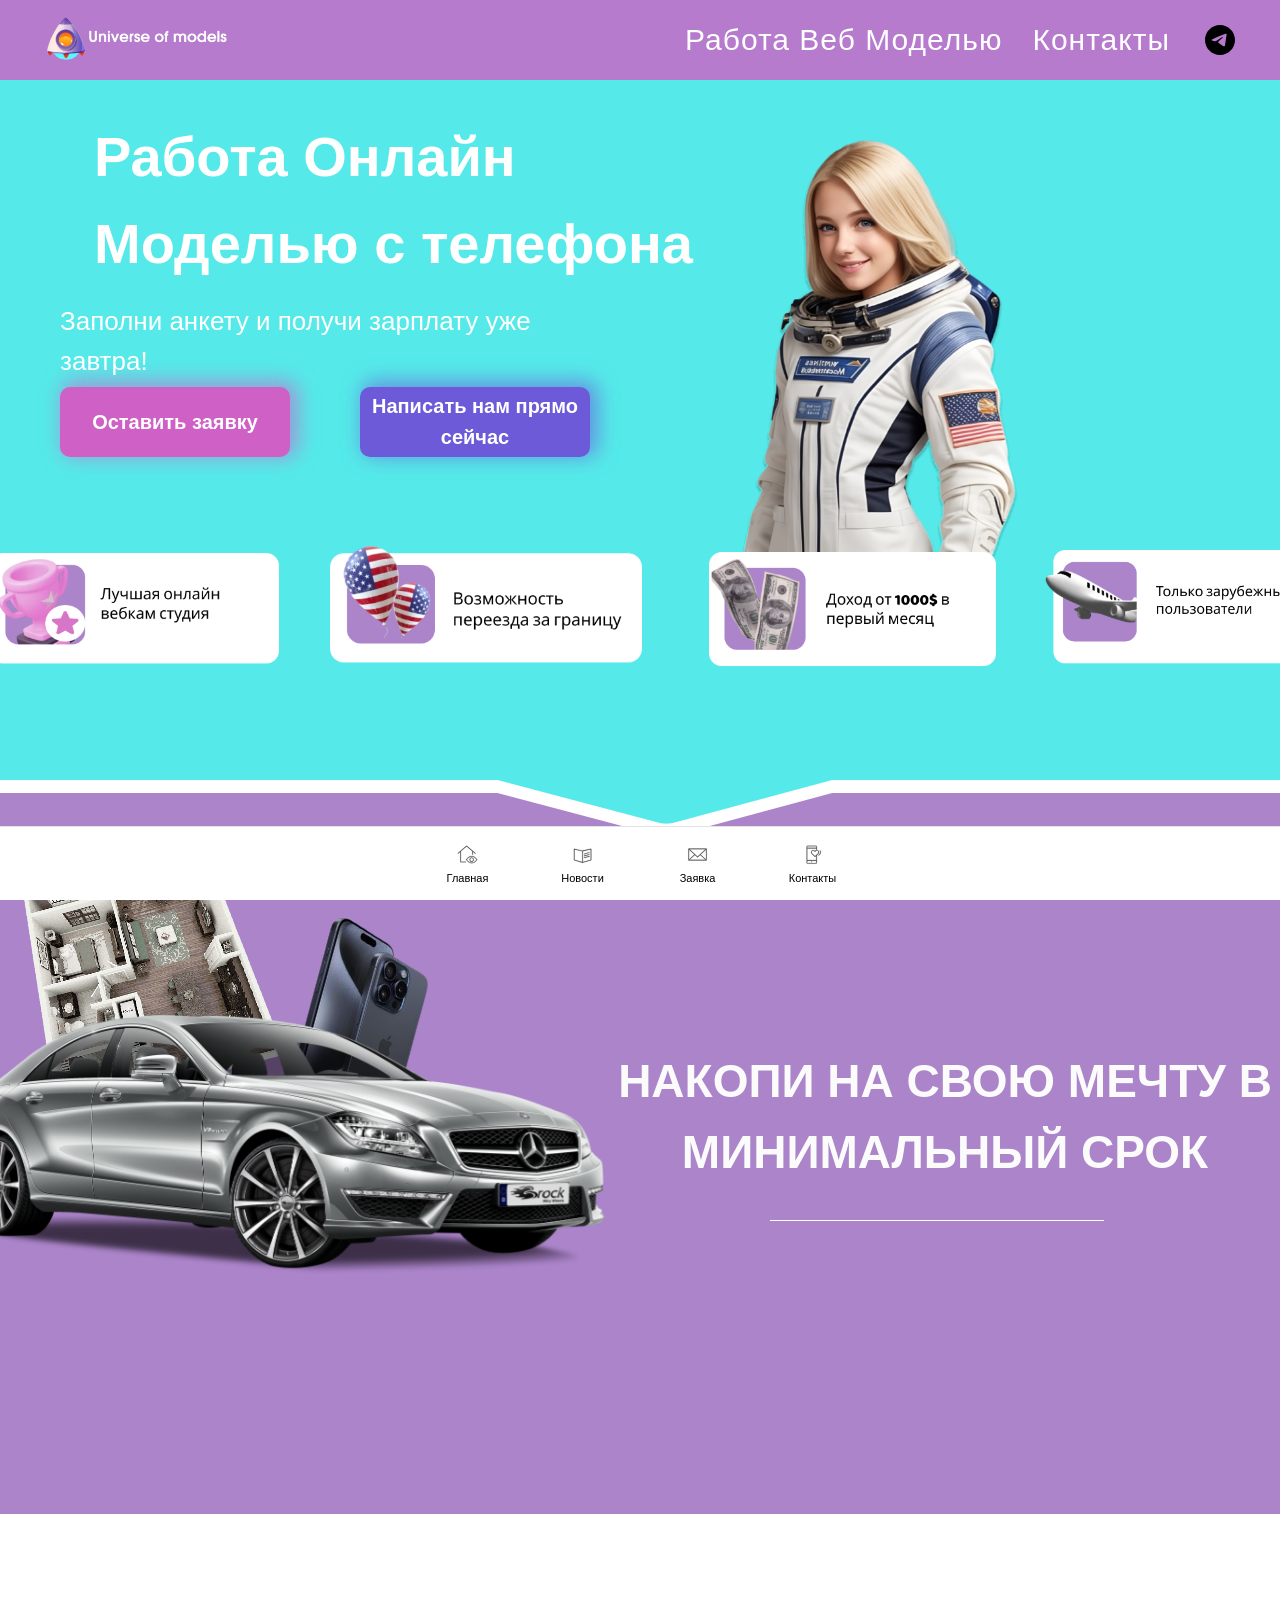
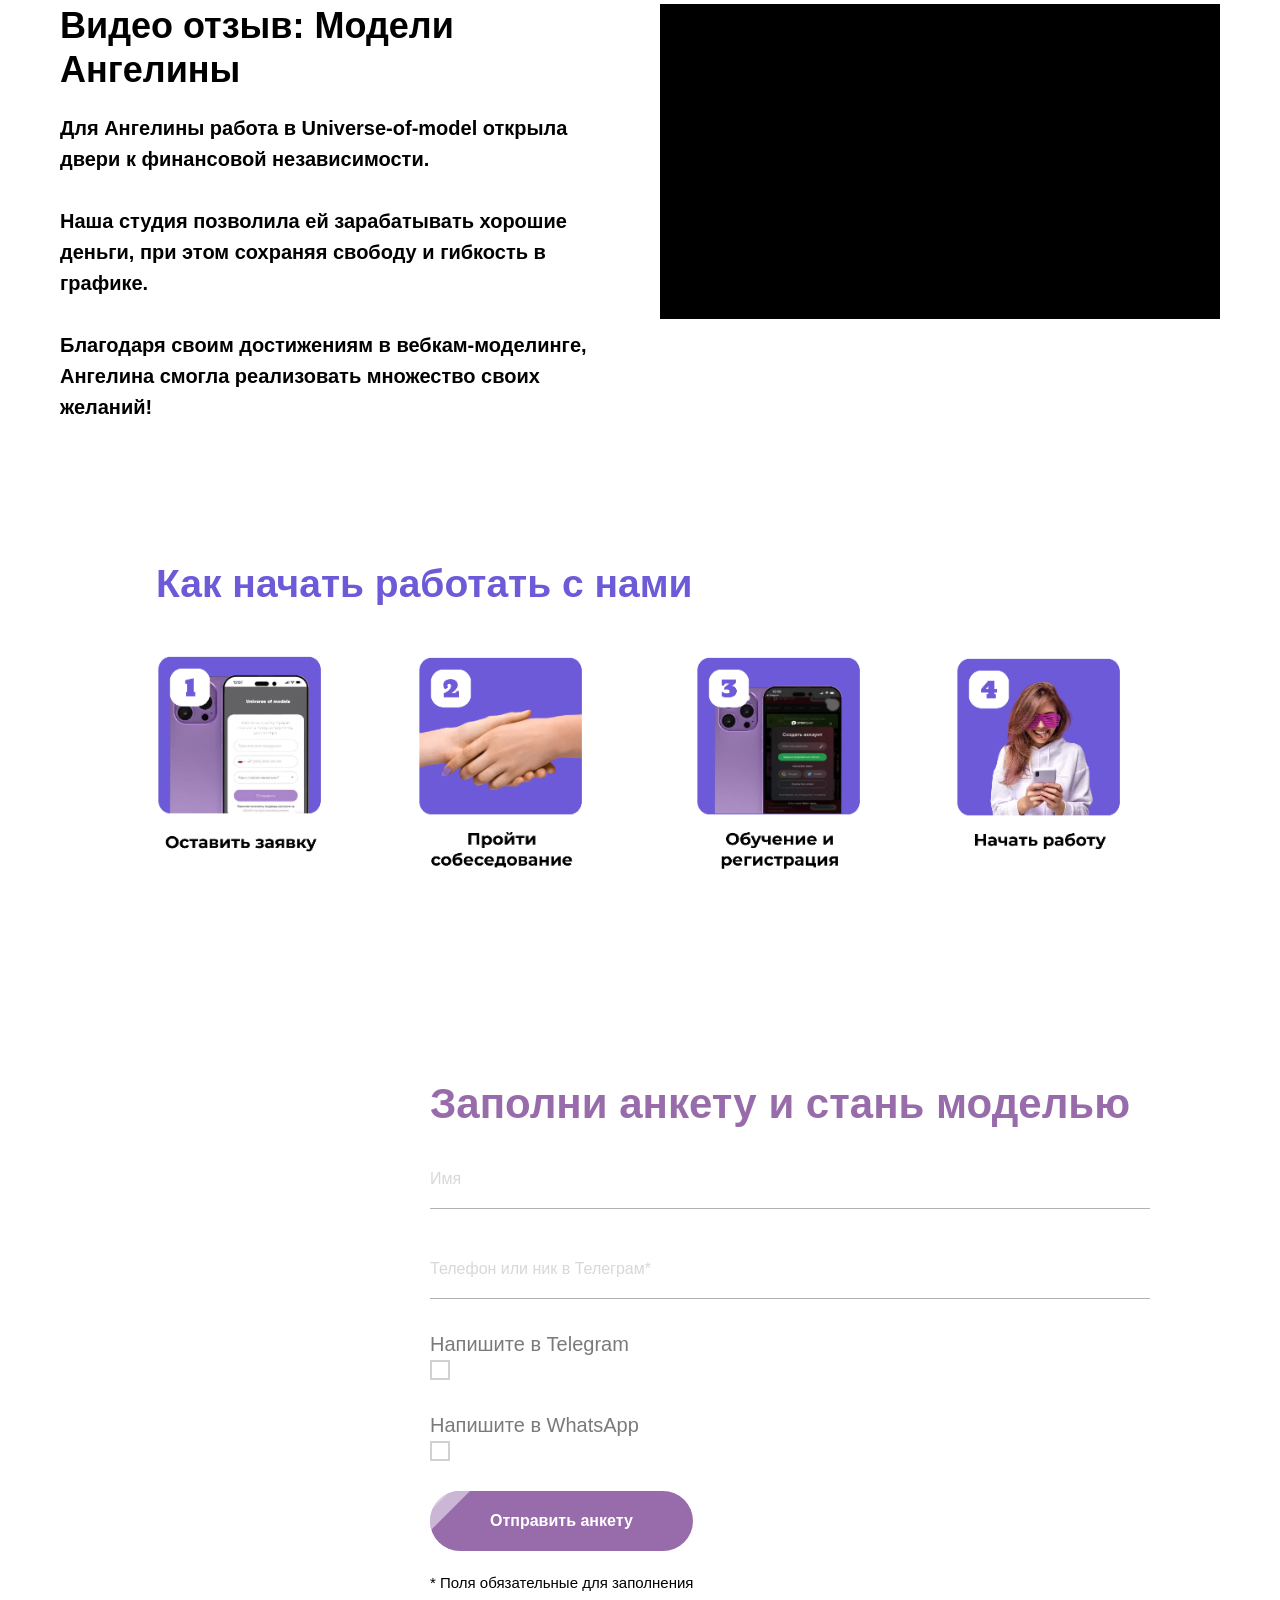
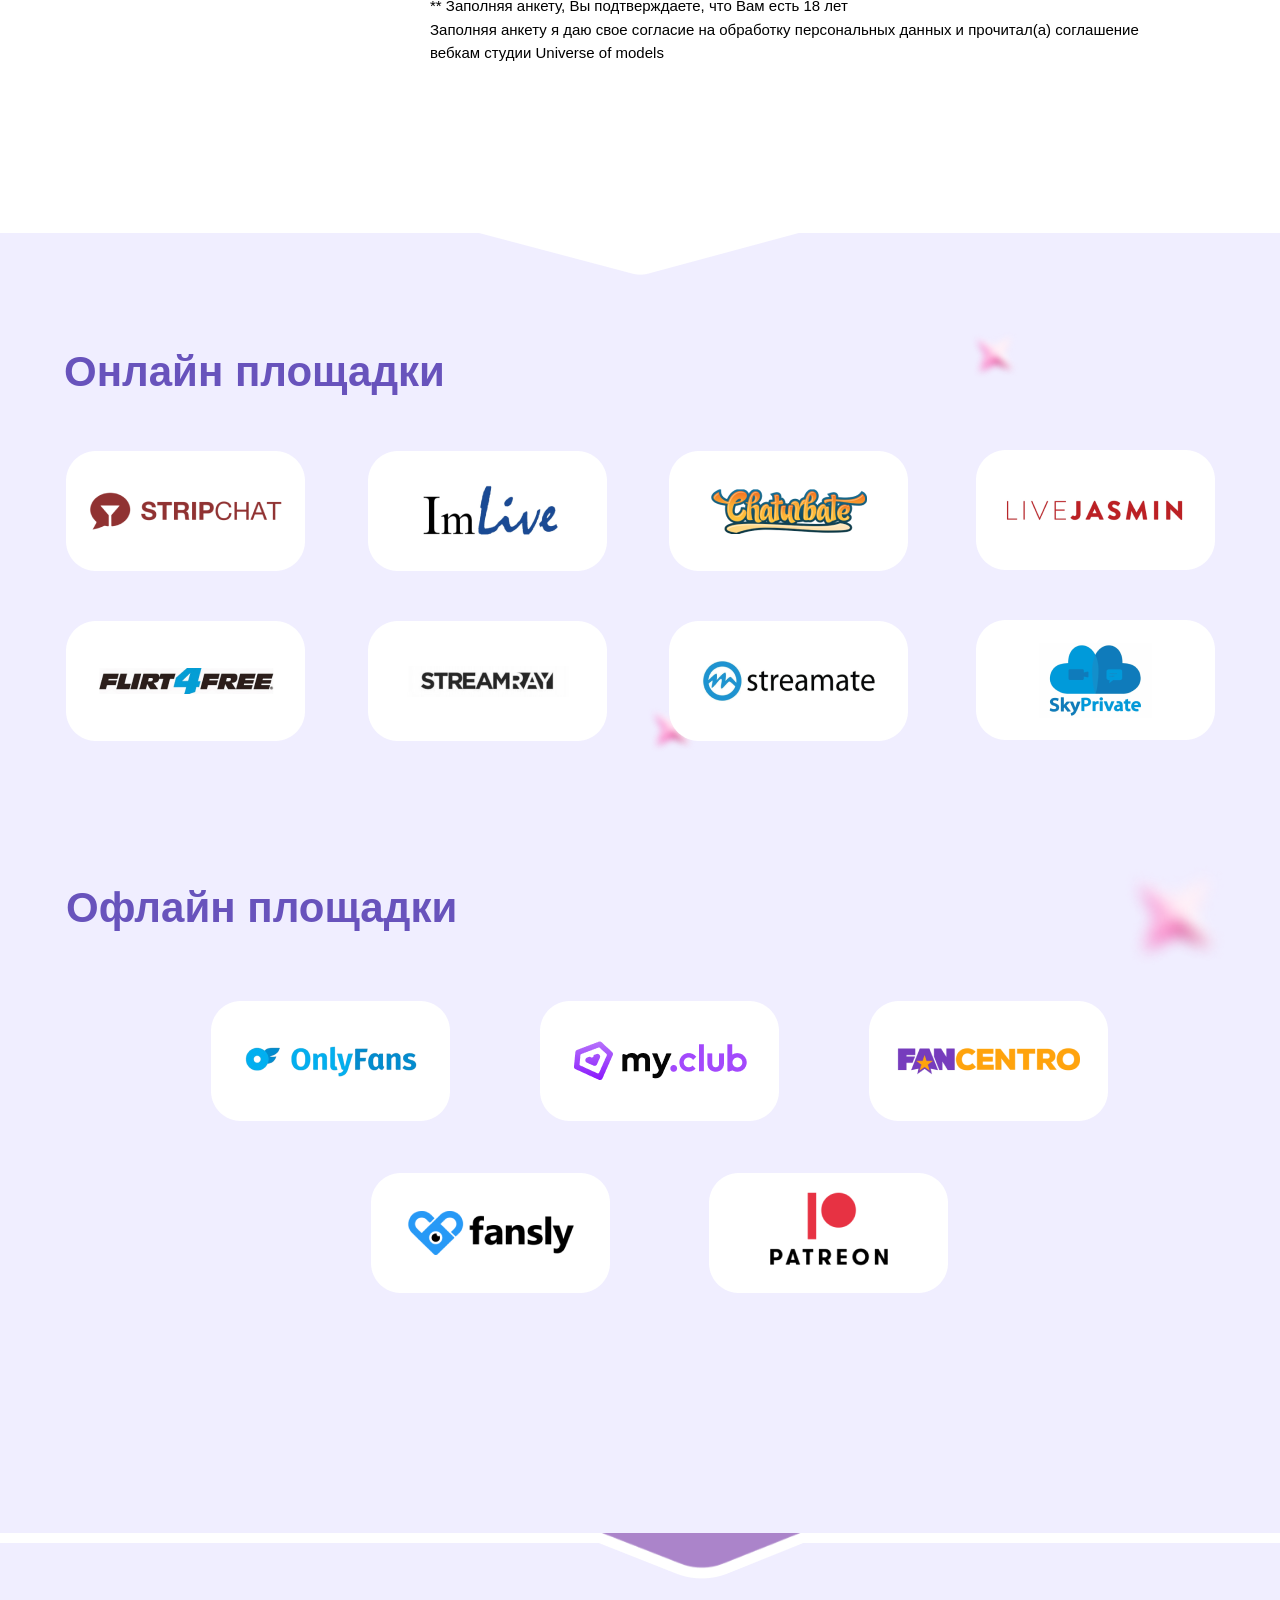
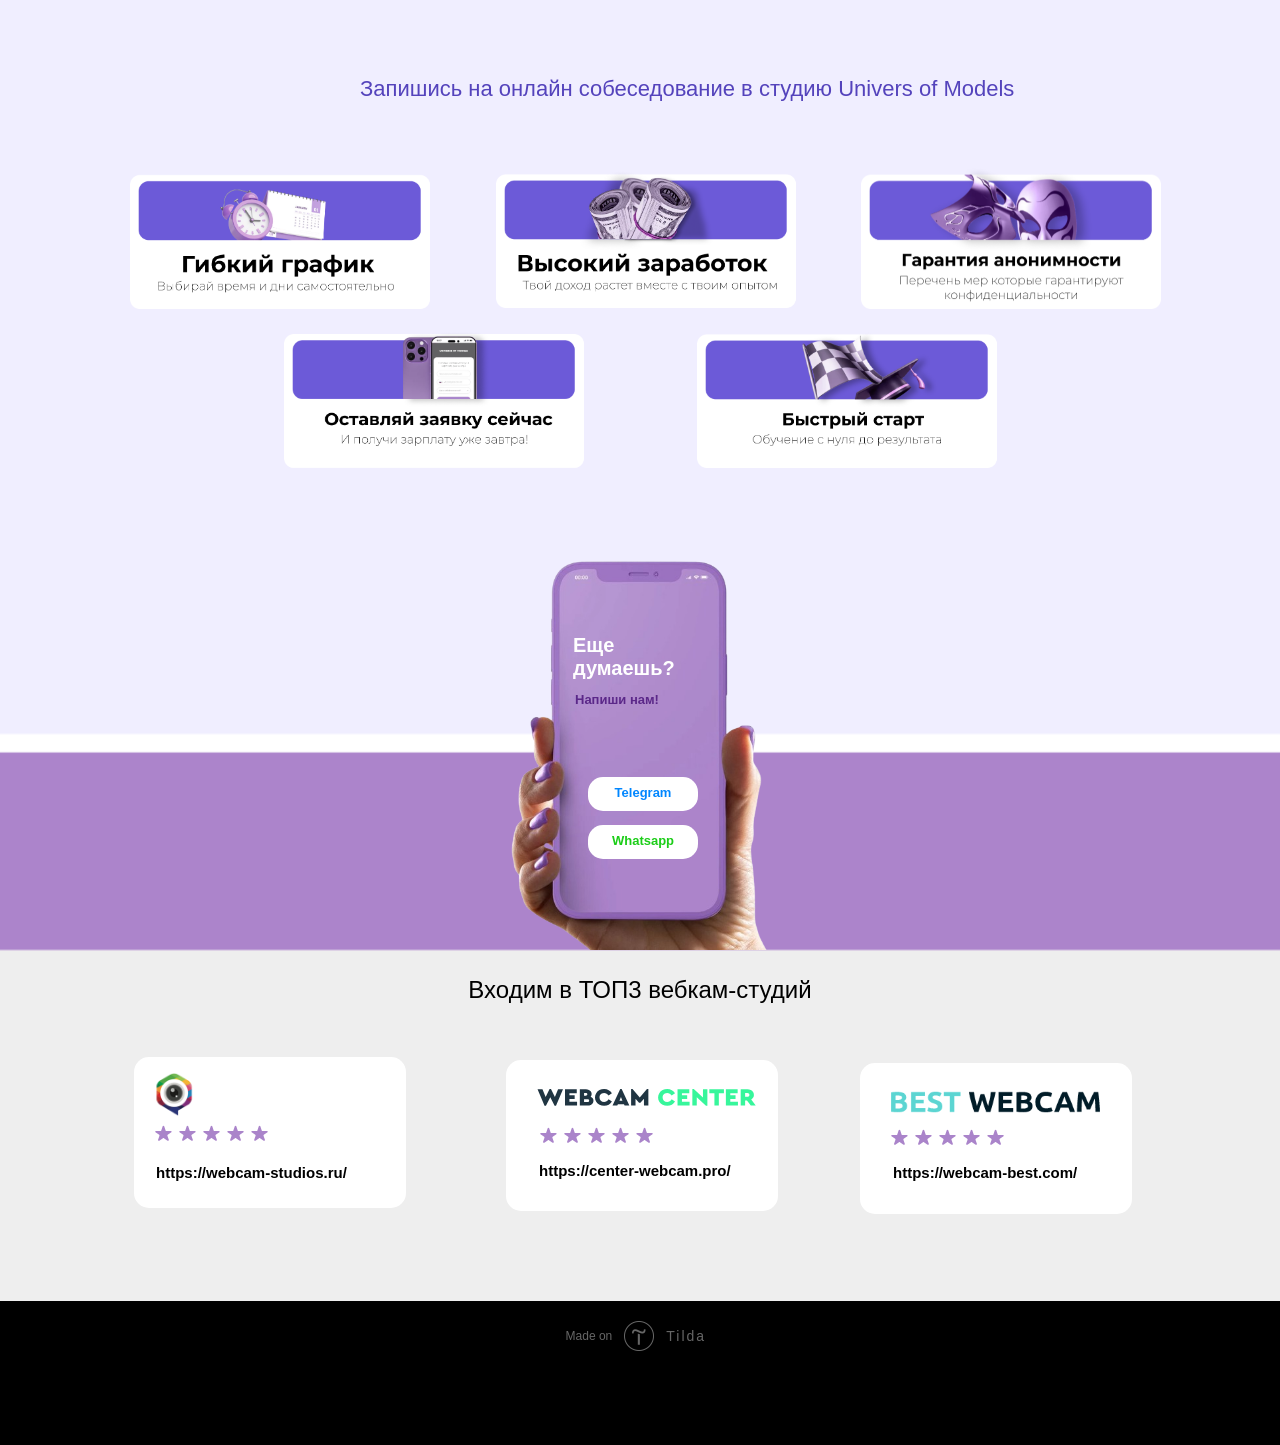
==== index.html @ 15eb280f "Адрес сайта: canonical, sitemap, robots на бесплатный адрес; ключ IndexNow Co-Authored-By: Claude Op" ====
<!DOCTYPE html> <html> <head> <meta charset="utf-8" /> <meta http-equiv="Content-Type" content="text/html; charset=utf-8" /> <meta name="viewport" content="width=device-width, initial-scale=1.0" /> <!--metatextblock--> <title>Студия онлайн работы</title> <meta name="description" content="Работа для девушек онлайн" /> <meta property="og:url" content="https://universe-of-models-com.onrender.com/" /> <meta property="og:title" content="Студия онлайн работы" /> <meta property="og:description" content="Работа для девушек онлайн" /> <meta property="og:type" content="website" /> <meta property="og:image" content="images/tild6237-3037-4333-b734-363739323130__-__resize__504x__universe_of_models-r.png" /> <link rel="canonical" href="https://universe-of-models-com.onrender.com/"> <!--/metatextblock--> <meta name="format-detection" content="telephone=no" /> <meta http-equiv="x-dns-prefetch-control" content="on"> <link rel="dns-prefetch" href="https://ws.tildacdn.com">  <link rel="shortcut icon" href="images/tildafavicon.ico" type="image/x-icon" /> <!-- Assets --> <script src="https://neo.tildacdn.com/js/tilda-fallback-1.0.min.js" async charset="utf-8"></script> <link rel="stylesheet" href="css/tilda-grid-3.0.min.css" type="text/css" media="all" onerror="this.loaderr='y';"/> <link rel="stylesheet" href="css/tilda-blocks-page42065413.min.css?t=1736958095" type="text/css" media="all" onerror="this.loaderr='y';" /> <link rel="stylesheet" href="css/tilda-animation-2.0.min.css" type="text/css" media="all" onerror="this.loaderr='y';" /> <link rel="stylesheet" href="css/tilda-forms-1.0.min.css" type="text/css" media="all" onerror="this.loaderr='y';" /> <link rel="stylesheet" href="css/fonts-tildasans.css" type="text/css" media="all" onerror="this.loaderr='y';" /> <script nomodule src="js/tilda-polyfill-1.0.min.js" charset="utf-8"></script> <script type="text/javascript">function t_onReady(func) {if(document.readyState!='loading') {func();} else {document.addEventListener('DOMContentLoaded',func);}}
function t_onFuncLoad(funcName,okFunc,time) {if(typeof window[funcName]==='function') {okFunc();} else {setTimeout(function() {t_onFuncLoad(funcName,okFunc,time);},(time||100));}}function t_throttle(fn,threshhold,scope) {return function() {fn.apply(scope||this,arguments);};}function t396_initialScale(t){t=document.getElementById("rec"+t);if(t){t=t.querySelector(".t396__artboard");if(t){var e,r=document.documentElement.clientWidth,a=[];if(i=t.getAttribute("data-artboard-screens"))for(var i=i.split(","),l=0;l<i.length;l++)a[l]=parseInt(i[l],10);else a=[320,480,640,960,1200];for(l=0;l<a.length;l++){var n=a[l];n<=r&&(e=n)}var o="edit"===window.allrecords.getAttribute("data-tilda-mode"),d="center"===t396_getFieldValue(t,"valign",e,a),c="grid"===t396_getFieldValue(t,"upscale",e,a),s=t396_getFieldValue(t,"height_vh",e,a),u=t396_getFieldValue(t,"height",e,a),g=!!window.opr&&!!window.opr.addons||!!window.opera||-1!==navigator.userAgent.indexOf(" OPR/");if(!o&&d&&!c&&!s&&u&&!g){for(var _=parseFloat((r/e).toFixed(3)),f=[t,t.querySelector(".t396__carrier"),t.querySelector(".t396__filter")],l=0;l<f.length;l++)f[l].style.height=Math.floor(parseInt(u,10)*_)+"px";t396_scaleInitial__getElementsToScale(t).forEach(function(t){t.style.zoom=_})}}}}function t396_scaleInitial__getElementsToScale(t){return t?Array.prototype.slice.call(t.children).filter(function(t){return t&&(t.classList.contains("t396__elem")||t.classList.contains("t396__group"))}):[]}function t396_getFieldValue(t,e,r,a){var i=a[a.length-1],l=r===i?t.getAttribute("data-artboard-"+e):t.getAttribute("data-artboard-"+e+"-res-"+r);if(!l)for(var n=0;n<a.length;n++){var o=a[n];if(!(o<=r)&&(l=o===i?t.getAttribute("data-artboard-"+e):t.getAttribute("data-artboard-"+e+"-res-"+o)))break}return l}</script> <script src="js/jquery-1.10.2.min.js" charset="utf-8" onerror="this.loaderr='y';"></script> <script src="js/tilda-scripts-3.0.min.js" charset="utf-8" defer onerror="this.loaderr='y';"></script> <script src="js/tilda-blocks-page42065413.min.js?t=1736958095" charset="utf-8" async onerror="this.loaderr='y';"></script> <script src="js/lazyload-1.3.min.export.js" charset="utf-8" async onerror="this.loaderr='y';"></script> <script src="js/tilda-animation-2.0.min.js" charset="utf-8" async onerror="this.loaderr='y';"></script> <script src="js/tilda-menu-1.0.min.js" charset="utf-8" async onerror="this.loaderr='y';"></script> <script src="js/tilda-zero-1.1.min.js" charset="utf-8" async onerror="this.loaderr='y';"></script> <script src="js/tilda-video-1.0.min.js" charset="utf-8" async onerror="this.loaderr='y';"></script> <script src="js/tilda-video-processor-1.0.min.js" charset="utf-8" async onerror="this.loaderr='y';"></script> <script src="js/tilda-forms-1.0.min.js" charset="utf-8" async onerror="this.loaderr='y';"></script> <script src="js/tilda-animation-sbs-1.0.min.js" charset="utf-8" async onerror="this.loaderr='y';"></script> <script src="js/tilda-zero-scale-1.0.min.js" charset="utf-8" async onerror="this.loaderr='y';"></script> <script src="js/tilda-skiplink-1.0.min.js" charset="utf-8" async onerror="this.loaderr='y';"></script> <script src="js/tilda-events-1.0.min.js" charset="utf-8" async onerror="this.loaderr='y';"></script> <script type="text/javascript">window.dataLayer=window.dataLayer||[];</script> <script type="text/javascript">(function() {if((/bot|google|yandex|baidu|bing|msn|duckduckbot|teoma|slurp|crawler|spider|robot|crawling|facebook/i.test(navigator.userAgent))===false&&typeof(sessionStorage)!='undefined'&&sessionStorage.getItem('visited')!=='y'&&document.visibilityState){var style=document.createElement('style');style.type='text/css';style.innerHTML='@media screen and (min-width: 980px) {.t-records {opacity: 0;}.t-records_animated {-webkit-transition: opacity ease-in-out .2s;-moz-transition: opacity ease-in-out .2s;-o-transition: opacity ease-in-out .2s;transition: opacity ease-in-out .2s;}.t-records.t-records_visible {opacity: 1;}}';document.getElementsByTagName('head')[0].appendChild(style);function t_setvisRecs(){var alr=document.querySelectorAll('.t-records');Array.prototype.forEach.call(alr,function(el) {el.classList.add("t-records_animated");});setTimeout(function() {Array.prototype.forEach.call(alr,function(el) {el.classList.add("t-records_visible");});sessionStorage.setItem("visited","y");},400);}
document.addEventListener('DOMContentLoaded',t_setvisRecs);}})();</script></head> <body class="t-body" style="margin:0;"> <!--allrecords--> <div id="allrecords" data-tilda-export="yes" class="t-records" data-hook="blocks-collection-content-node" data-tilda-project-id="9528279" data-tilda-page-id="42065413" data-tilda-page-alias="page42065413html" data-tilda-formskey="09f651fd213aa2245b0698e259528279" data-tilda-cookie="no" data-tilda-lazy="yes" data-tilda-root-zone="com"> <div id="rec679983103" class="r t-rec" style=" " data-animationappear="off" data-record-type="257"> <!-- T228 --> <div id="nav679983103marker"></div> <div class="tmenu-mobile"> <div class="tmenu-mobile__container"> <div class="tmenu-mobile__text t-name t-name_md" field="menu_mob_title">&nbsp;</div> <button type="button"
class="t-menuburger t-menuburger_fourth t-menuburger__small"
aria-label="Навигационное меню"
aria-expanded="false"> <span style="background-color:#000000;"></span> <span style="background-color:#000000;"></span> <span style="background-color:#000000;"></span> <span style="background-color:#000000;"></span> </button> <script>function t_menuburger_init(recid) {var rec=document.querySelector('#rec' + recid);if(!rec) return;var burger=rec.querySelector('.t-menuburger');if(!burger) return;var isSecondStyle=burger.classList.contains('t-menuburger_second');if(isSecondStyle&&!window.isMobile&&!('ontouchend' in document)) {burger.addEventListener('mouseenter',function() {if(burger.classList.contains('t-menuburger-opened')) return;burger.classList.remove('t-menuburger-unhovered');burger.classList.add('t-menuburger-hovered');});burger.addEventListener('mouseleave',function() {if(burger.classList.contains('t-menuburger-opened')) return;burger.classList.remove('t-menuburger-hovered');burger.classList.add('t-menuburger-unhovered');setTimeout(function() {burger.classList.remove('t-menuburger-unhovered');},300);});}
burger.addEventListener('click',function() {if(!burger.closest('.tmenu-mobile')&&!burger.closest('.t450__burger_container')&&!burger.closest('.t466__container')&&!burger.closest('.t204__burger')&&!burger.closest('.t199__js__menu-toggler')) {burger.classList.toggle('t-menuburger-opened');burger.classList.remove('t-menuburger-unhovered');}});var menu=rec.querySelector('[data-menu="yes"]');if(!menu) return;var menuLinks=menu.querySelectorAll('.t-menu__link-item');var submenuClassList=['t978__menu-link_hook','t978__tm-link','t966__tm-link','t794__tm-link','t-menusub__target-link'];Array.prototype.forEach.call(menuLinks,function(link) {link.addEventListener('click',function() {var isSubmenuHook=submenuClassList.some(function(submenuClass) {return link.classList.contains(submenuClass);});if(isSubmenuHook) return;burger.classList.remove('t-menuburger-opened');});});menu.addEventListener('clickedAnchorInTooltipMenu',function() {burger.classList.remove('t-menuburger-opened');});}
t_onReady(function() {t_onFuncLoad('t_menuburger_init',function(){t_menuburger_init('679983103');});});</script> <style>.t-menuburger{position:relative;flex-shrink:0;width:28px;height:20px;padding:0;border:none;background-color:transparent;outline:none;-webkit-transform:rotate(0deg);transform:rotate(0deg);transition:transform .5s ease-in-out;cursor:pointer;z-index:999;}.t-menuburger span{display:block;position:absolute;width:100%;opacity:1;left:0;-webkit-transform:rotate(0deg);transform:rotate(0deg);transition:.25s ease-in-out;height:3px;background-color:#000;}.t-menuburger span:nth-child(1){top:0px;}.t-menuburger span:nth-child(2),.t-menuburger span:nth-child(3){top:8px;}.t-menuburger span:nth-child(4){top:16px;}.t-menuburger__big{width:42px;height:32px;}.t-menuburger__big span{height:5px;}.t-menuburger__big span:nth-child(2),.t-menuburger__big span:nth-child(3){top:13px;}.t-menuburger__big span:nth-child(4){top:26px;}.t-menuburger__small{width:22px;height:14px;}.t-menuburger__small span{height:2px;}.t-menuburger__small span:nth-child(2),.t-menuburger__small span:nth-child(3){top:6px;}.t-menuburger__small span:nth-child(4){top:12px;}.t-menuburger-opened span:nth-child(1){top:8px;width:0%;left:50%;}.t-menuburger-opened span:nth-child(2){-webkit-transform:rotate(45deg);transform:rotate(45deg);}.t-menuburger-opened span:nth-child(3){-webkit-transform:rotate(-45deg);transform:rotate(-45deg);}.t-menuburger-opened span:nth-child(4){top:8px;width:0%;left:50%;}.t-menuburger-opened.t-menuburger__big span:nth-child(1){top:6px;}.t-menuburger-opened.t-menuburger__big span:nth-child(4){top:18px;}.t-menuburger-opened.t-menuburger__small span:nth-child(1),.t-menuburger-opened.t-menuburger__small span:nth-child(4){top:6px;}@media (hover),(min-width:0\0){.t-menuburger_first:hover span:nth-child(1){transform:translateY(1px);}.t-menuburger_first:hover span:nth-child(4){transform:translateY(-1px);}.t-menuburger_first.t-menuburger__big:hover span:nth-child(1){transform:translateY(3px);}.t-menuburger_first.t-menuburger__big:hover span:nth-child(4){transform:translateY(-3px);}}.t-menuburger_second span:nth-child(2),.t-menuburger_second span:nth-child(3){width:80%;left:20%;right:0;}@media (hover),(min-width:0\0){.t-menuburger_second.t-menuburger-hovered span:nth-child(2),.t-menuburger_second.t-menuburger-hovered span:nth-child(3){animation:t-menuburger-anim 0.3s ease-out normal forwards;}.t-menuburger_second.t-menuburger-unhovered span:nth-child(2),.t-menuburger_second.t-menuburger-unhovered span:nth-child(3){animation:t-menuburger-anim2 0.3s ease-out normal forwards;}}.t-menuburger_second.t-menuburger-opened span:nth-child(2),.t-menuburger_second.t-menuburger-opened span:nth-child(3){left:0;right:0;width:100%!important;}.t-menuburger_third span:nth-child(4){width:70%;left:unset;right:0;}@media (hover),(min-width:0\0){.t-menuburger_third:not(.t-menuburger-opened):hover span:nth-child(4){width:100%;}}.t-menuburger_third.t-menuburger-opened span:nth-child(4){width:0!important;right:50%;}.t-menuburger_fourth{height:12px;}.t-menuburger_fourth.t-menuburger__small{height:8px;}.t-menuburger_fourth.t-menuburger__big{height:18px;}.t-menuburger_fourth span:nth-child(2),.t-menuburger_fourth span:nth-child(3){top:4px;opacity:0;}.t-menuburger_fourth span:nth-child(4){top:8px;}.t-menuburger_fourth.t-menuburger__small span:nth-child(2),.t-menuburger_fourth.t-menuburger__small span:nth-child(3){top:3px;}.t-menuburger_fourth.t-menuburger__small span:nth-child(4){top:6px;}.t-menuburger_fourth.t-menuburger__small span:nth-child(2),.t-menuburger_fourth.t-menuburger__small span:nth-child(3){top:3px;}.t-menuburger_fourth.t-menuburger__small span:nth-child(4){top:6px;}.t-menuburger_fourth.t-menuburger__big span:nth-child(2),.t-menuburger_fourth.t-menuburger__big span:nth-child(3){top:6px;}.t-menuburger_fourth.t-menuburger__big span:nth-child(4){top:12px;}@media (hover),(min-width:0\0){.t-menuburger_fourth:not(.t-menuburger-opened):hover span:nth-child(1){transform:translateY(1px);}.t-menuburger_fourth:not(.t-menuburger-opened):hover span:nth-child(4){transform:translateY(-1px);}.t-menuburger_fourth.t-menuburger__big:not(.t-menuburger-opened):hover span:nth-child(1){transform:translateY(3px);}.t-menuburger_fourth.t-menuburger__big:not(.t-menuburger-opened):hover span:nth-child(4){transform:translateY(-3px);}}.t-menuburger_fourth.t-menuburger-opened span:nth-child(1),.t-menuburger_fourth.t-menuburger-opened span:nth-child(4){top:4px;}.t-menuburger_fourth.t-menuburger-opened span:nth-child(2),.t-menuburger_fourth.t-menuburger-opened span:nth-child(3){opacity:1;}@keyframes t-menuburger-anim{0%{width:80%;left:20%;right:0;}50%{width:100%;left:0;right:0;}100%{width:80%;left:0;right:20%;}}@keyframes t-menuburger-anim2{0%{width:80%;left:0;}50%{width:100%;right:0;left:0;}100%{width:80%;left:20%;right:0;}}</style> </div> </div> <style>.tmenu-mobile{background-color:#111;display:none;width:100%;top:0;z-index:990;}.tmenu-mobile_positionfixed{position:fixed;}.tmenu-mobile__text{color:#fff;}.tmenu-mobile__container{min-height:64px;padding:20px;position:relative;box-sizing:border-box;display:-webkit-flex;display:-ms-flexbox;display:flex;-webkit-align-items:center;-ms-flex-align:center;align-items:center;-webkit-justify-content:space-between;-ms-flex-pack:justify;justify-content:space-between;}.tmenu-mobile__list{display:block;}.tmenu-mobile__burgerlogo{display:inline-block;font-size:24px;font-weight:400;white-space:nowrap;vertical-align:middle;}.tmenu-mobile__imglogo{height:auto;display:block;max-width:300px!important;box-sizing:border-box;padding:0;margin:0 auto;}@media screen and (max-width:980px){.tmenu-mobile__menucontent_hidden{display:none;height:100%;}.tmenu-mobile{display:block;}}@media screen and (max-width:980px){#rec679983103 .tmenu-mobile{background-color:#ffffff;}#rec679983103 .tmenu-mobile__burgerlogo,#rec679983103 .tmenu-mobile__text{-webkit-order:1;-ms-flex-order:1;order:1;}}</style> <style> #rec679983103 .tmenu-mobile__burgerlogo a{font-size:30px;color:#ffffff;}</style> <style> #rec679983103 .tmenu-mobile__burgerlogo__title{color:#ffffff;}@media screen and (min-width:480px){#rec679983103 .tmenu-mobile__burgerlogo__title{font-size:30px;}}</style> <div id="nav679983103" class="t228 t228__positionabsolute tmenu-mobile__menucontent_hidden" style="background-color: rgba(207,96,198,0.80); " data-bgcolor-hex="#cf60c6" data-bgcolor-rgba="rgba(207,96,198,0.80)" data-navmarker="nav679983103marker" data-appearoffset="" data-bgopacity-two="" data-menushadow="" data-menushadow-css="" data-bgopacity="0.80" data-menu-items-align="right" data-menu="yes"> <div class="t228__maincontainer " style=""> <div class="t228__padding40px"></div> <div class="t228__leftside"> <div class="t228__leftcontainer"> <a href="http://tilda.cc" class="t228__imgwrapper"> <img class="t228__imglogo "
src="images/tild6237-3037-4333-b734-363739323130__universe_of_models-r.png"
imgfield="img"
style="max-height: 80px" alt="Company"> </a> </div> </div> <div class="t228__centerside t228__menualign_right"> <nav class="t228__centercontainer"> <ul role="list" class="t228__list t-menu__list"> <li class="t228__list_item"
style="padding:0 15px 0 0;"> <a class="t-menu__link-item"
href="#rec680532611" data-menu-submenu-hook="" data-menu-item-number="1">
Работа веб моделью
</a> </li> <li class="t228__list_item"
style="padding:0 0 0 15px;"> <a class="t-menu__link-item"
href="#rec680846249" data-menu-submenu-hook="" data-menu-item-number="2">
Контакты
</a> </li> </ul> </nav> </div> <div class="t228__rightside"> <div class="t228__rightcontainer"> <div class="t-sociallinks"> <ul role="list" class="t-sociallinks__wrapper" aria-label="Соц. сети"> <!-- new soclinks --><li class="t-sociallinks__item t-sociallinks__item_telegram"><a href="https://t.me/UniverseOfModelsJobBot?start=sajt_universe-of-models" target="_blank" rel="nofollow" aria-label="telegram" style="width: 30px; height: 30px;"><svg class="t-sociallinks__svg" role="presentation" width=30px height=30px viewBox="0 0 100 100" fill="none"
xmlns="http://www.w3.org/2000/svg"> <path fill-rule="evenodd" clip-rule="evenodd"
d="M50 100c27.614 0 50-22.386 50-50S77.614 0 50 0 0 22.386 0 50s22.386 50 50 50Zm21.977-68.056c.386-4.38-4.24-2.576-4.24-2.576-3.415 1.414-6.937 2.85-10.497 4.302-11.04 4.503-22.444 9.155-32.159 13.734-5.268 1.932-2.184 3.864-2.184 3.864l8.351 2.577c3.855 1.16 5.91-.129 5.91-.129l17.988-12.238c6.424-4.38 4.882-.773 3.34.773l-13.49 12.882c-2.056 1.804-1.028 3.35-.129 4.123 2.55 2.249 8.82 6.364 11.557 8.16.712.467 1.185.778 1.292.858.642.515 4.111 2.834 6.424 2.319 2.313-.516 2.57-3.479 2.57-3.479l3.083-20.226c.462-3.511.993-6.886 1.417-9.582.4-2.546.705-4.485.767-5.362Z"
fill="#000000" /> </svg></a></li><!-- /new soclinks --> </ul> </div> </div> </div> <div class="t228__padding40px"></div> </div> </div> <style>@media screen and (max-width:980px){#rec679983103 .t228{position:static;}}</style> <script>window.addEventListener('resize',t_throttle(function() {t_onFuncLoad('t_menu__setBGcolor',function() {t_menu__setBGcolor('679983103','.t228');});}));t_onReady(function() {t_onFuncLoad('t_menu__highlightActiveLinks',function() {t_menu__highlightActiveLinks('.t228__list_item a');});t_onFuncLoad('t228__init',function() {t228__init('679983103');});t_onFuncLoad('t_menu__setBGcolor',function() {t_menu__setBGcolor('679983103','.t228');});t_onFuncLoad('t_menu__interactFromKeyboard',function() {t_menu__interactFromKeyboard('679983103');});t_onFuncLoad('t_menu__createMobileMenu',function() {t_menu__createMobileMenu('679983103','.t228');});});</script> <!--[if IE 8]> <style>#rec679983103 .t228{filter:progid:DXImageTransform.Microsoft.gradient(startColorStr='#D9cf60c6',endColorstr='#D9cf60c6');}</style> <![endif]--> <style>#rec679983103 .t-menu__link-item{-webkit-transition:color 0.3s ease-in-out,opacity 0.3s ease-in-out;transition:color 0.3s ease-in-out,opacity 0.3s ease-in-out;}#rec679983103 .t-menu__link-item.t-active:not(.t978__menu-link){font-weight:300 !important;}@supports (overflow:-webkit-marquee) and (justify-content:inherit){#rec679983103 .t-menu__link-item,#rec679983103 .t-menu__link-item.t-active{opacity:1 !important;}}</style> <style> #rec679983103 .t228__leftcontainer a{font-size:30px;color:#ffffff;}#rec679983103 a.t-menu__link-item{font-size:30px;color:#ffffff;font-weight:400;text-transform:capitalize;letter-spacing:1px;}#rec679983103 .t228__right_langs_lang a{font-size:30px;color:#ffffff;font-weight:400;text-transform:capitalize;letter-spacing:1px;}#rec679983103 .t228__right_descr{font-size:30px;}</style> <style> #rec679983103 .t228__logo{color:#ffffff;}@media screen and (min-width:480px){#rec679983103 .t228__logo{font-size:30px;}}</style> </div> <div id="rec680530416" class="r t-rec" style=" " data-animationappear="off" data-record-type="975"> <!-- T975 --> <div class="t975 " style="background-color: #fff; " data-bgcolor-hex="" data-bgcolor-rgba="" data-navmarker="nav680530416marker" data-bgopacity="1" data-menu="yes"> <nav class="t975__wrapper"> <ul role="list" class="t975__inner-wrapper t-menu__list"> <li class="t975__list-item"> <a class="t975__menu-link"
href="#rec680228509"> <div class="t975__menu-item"> <div class="t975__icon-wrapper"> <img class="t975__menu-icon"
src="images/tild6664-3162-4639-b866-623631343664__tilda_icons_33_inter.svg"
imgfield="li_img__2622833889710"
alt=""> </div> <div class="t975__menu-text" style="margin-top: 2px;" field="li_title__2622833889710">Главная</div> </div> </a> </li> <li class="t975__list-item"> <a class="t975__menu-link"
href="/page42123381.html"> <div class="t975__menu-item"> <div class="t975__icon-wrapper"> <img class="t975__menu-icon"
src="images/tild3035-6562-4530-b138-343835643035__tilda_icons_40_print.svg"
imgfield="li_img__1702437053040"
alt=""> </div> <div class="t975__menu-text" style="margin-top: 2px;" field="li_title__1702437053040">Новости</div> </div> </a> </li> <li class="t975__list-item"> <a class="t975__menu-link"
href="#rec679999514"> <div class="t975__menu-item"> <div class="t975__icon-wrapper"> <img class="t975__menu-icon"
src="images/tild6430-6334-4838-b434-646637383939__webinar_mail.svg"
imgfield="li_img__2622833889712"
alt=""> </div> <div class="t975__menu-text" style="margin-top: 2px;" field="li_title__2622833889712">Заявка</div> </div> </a> </li> <li class="t975__list-item"> <a class="t975__menu-link"
href="#rec680846249"> <div class="t975__menu-item"> <div class="t975__icon-wrapper"> <img class="t975__menu-icon"
src="images/tild3333-6431-4039-b464-313633623439__tilda_icons_35_valen.svg"
imgfield="li_img__2622833889713"
alt=""> </div> <div class="t975__menu-text" style="margin-top: 2px;" field="li_title__2622833889713">Контакты</div> </div> </a> </li> </ul> </nav> </div> <script>t_onReady(function() {t_onFuncLoad('t975_init',function() {t975_init('680530416');});});t_onFuncLoad('t_menu__interactFromKeyboard',function() {t_menu__interactFromKeyboard('680530416');});</script> <style>#rec680530416 .t975{border-color:#E2E2E2;}@media screen and (min-width:640px){#rec680530416 .t975__menu-text{margin-top:7px !important;}}</style> <style>#rec680530416 .t975__wrapper::before{background-image:linear-gradient(to left,rgba(255,255,255,0%) 0%,rgba(255,255,255,100%) 100%);}#rec680530416 .t975__wrapper::after{background-image:linear-gradient(to right,rgba(255,255,255,0%) 0%,rgba(255,255,255,100%) 100%);}</style> <style>@media screen and (max-width:480px){#rec680530416 .t975__list-item{min-width:calc(100% / 4);}}</style> <style>#rec680530416 .t-menu__link-item{}@supports (overflow:-webkit-marquee) and (justify-content:inherit){#rec680530416 .t-menu__link-item,#rec680530416 .t-menu__link-item.t-active{opacity:1 !important;}}</style> <style> #rec680530416 .t975__menu-text{text-transform:capitalize;}</style> </div> <div id="rec680228509" class="r t-rec t-rec_pb_0" style="padding-bottom:0px;background-color:#f0f0f0; " data-record-type="396" data-bg-color="#f0f0f0"> <!-- T396 --> <style>#rec680228509 .t396__artboard {height:780px;background-color:#55eae9;}#rec680228509 .t396__filter {height:780px;}#rec680228509 .t396__carrier{height:780px;background-position:center center;background-attachment:scroll;background-size:cover;background-repeat:no-repeat;}@media screen and (max-width:1199px) {#rec680228509 .t396__artboard,#rec680228509 .t396__filter,#rec680228509 .t396__carrier {height:508px;}#rec680228509 .t396__filter {}#rec680228509 .t396__carrier {background-attachment:scroll;}}@media screen and (max-width:959px) {#rec680228509 .t396__artboard,#rec680228509 .t396__filter,#rec680228509 .t396__carrier {height:584px;}#rec680228509 .t396__filter {}#rec680228509 .t396__carrier {background-attachment:scroll;}}@media screen and (max-width:639px) {#rec680228509 .t396__artboard,#rec680228509 .t396__filter,#rec680228509 .t396__carrier {height:435px;}#rec680228509 .t396__filter {}#rec680228509 .t396__carrier {background-attachment:scroll;}}@media screen and (max-width:479px) {#rec680228509 .t396__artboard,#rec680228509 .t396__filter,#rec680228509 .t396__carrier {height:1239px;}#rec680228509 .t396__filter{}#rec680228509 .t396__carrier {background-image:unset;background-attachment:scroll;}}#rec680228509 .tn-elem[data-elem-id="1470210011265"]{color:#000000;text-align:center;z-index:3;top:181px;left:calc(50% - 600px + 120px);width:960px;height:auto;}#rec680228509 .tn-elem[data-elem-id="1470210011265"] .tn-atom{color:#000000;font-size:30px;font-family:'Arial',Arial,sans-serif;line-height:1.45;font-weight:400;background-position:center center;border-color:transparent ;border-style:solid;}@media screen and (max-width:1199px) {#rec680228509 .tn-elem[data-elem-id="1470210011265"] {top:180px;left:calc(50% - 480px + 90px);width:780px;height:auto;}#rec680228509 .tn-elem[data-elem-id="1470210011265"] .tn-atom{font-size:26px;}}@media screen and (max-width:959px) {#rec680228509 .tn-elem[data-elem-id="1470210011265"] {top:181px;left:calc(50% - 320px + 20px);width:600px;height:auto;}}@media screen and (max-width:639px) {#rec680228509 .tn-elem[data-elem-id="1470210011265"] {top:124px;left:calc(50% - 240px + 10px);width:460px;height:auto;}#rec680228509 .tn-elem[data-elem-id="1470210011265"] .tn-atom{font-size:22px;line-height:1.45;}}@media screen and (max-width:479px) {#rec680228509 .tn-elem[data-elem-id="1470210011265"] {top:165px;left:calc(50% - 160px + 10px);width:300px;height:auto;}}#rec680228509 .tn-elem[data-elem-id="1702382418408"]{color:#ffffff;z-index:4;top:113px;left:calc(50% - 600px + 54px);width:680px;height:auto;}#rec680228509 .tn-elem[data-elem-id="1702382418408"] .tn-atom{color:#ffffff;font-size:56px;font-family:'TildaSans',Arial,sans-serif;line-height:1.55;font-weight:600;background-position:center center;border-color:transparent ;border-style:solid;}@media screen and (max-width:1199px) {}@media screen and (max-width:959px) {}@media screen and (max-width:639px) {}@media screen and (max-width:479px) {#rec680228509 .tn-elem[data-elem-id="1702382418408"] {top:52px;left:calc(50% - 160px + -6px);width:332px;height:auto;}#rec680228509 .tn-elem[data-elem-id="1702382418408"] {text-align:center;}#rec680228509 .tn-elem[data-elem-id="1702382418408"] .tn-atom{font-size:25px;}}#rec680228509 .tn-elem[data-elem-id="1702382668589"]{color:#ffffff;text-align:center;z-index:5;top:387px;left:calc(50% - 600px + 320px);width:230px;height:70px;}#rec680228509 .tn-elem[data-elem-id="1702382668589"] .tn-atom{color:#ffffff;font-size:20px;font-family:'TildaSans',Arial,sans-serif;line-height:1.55;font-weight:600;border-radius:10px 10px 10px 10px;background-color:#6c5ad8;background-position:center center;border-color:transparent ;border-style:solid;transition:background-color 0.2s ease-in-out,color 0.2s ease-in-out,border-color 0.2s ease-in-out;box-shadow:5px -3px 20px 3px rgba(108,90,216,0.6);}@media screen and (max-width:1199px) {}@media screen and (max-width:959px) {}@media screen and (max-width:639px) {}@media screen and (max-width:479px) {#rec680228509 .tn-elem[data-elem-id="1702382668589"] {top:334px;left:calc(50% - 160px + 38px);width:244px;}}#rec680228509 .tn-elem[data-elem-id="1702382797073"]{color:#ffffff;text-align:center;z-index:6;top:387px;left:calc(50% - 600px + 20px);width:230px;height:70px;-webkit-filter:sepia(0%);filter:sepia(0%);border-radius:10px 10px 10px 10px;}#rec680228509 .tn-elem[data-elem-id="1702382797073"] .tn-atom{color:#ffffff;font-size:20px;font-family:'TildaSans',Arial,sans-serif;line-height:1.55;font-weight:600;border-radius:10px 10px 10px 10px;background-color:#cf60c6;background-position:center center;border-color:transparent ;border-style:solid;transition:background-color 0.2s ease-in-out,color 0.2s ease-in-out,border-color 0.2s ease-in-out;box-shadow:5px -3px 20px 3px rgba(207,96,198,0.6);}@media screen and (max-width:1199px) {}@media screen and (max-width:959px) {}@media screen and (max-width:639px) {}@media screen and (max-width:479px) {#rec680228509 .tn-elem[data-elem-id="1702382797073"] {top:262px;left:calc(50% - 160px + 37px);width:246px;}}#rec680228509 .tn-elem[data-elem-id="1702384062956"]{color:#ffffff;z-index:7;top:301px;left:calc(50% - 600px + 20px);width:560px;height:auto;}#rec680228509 .tn-elem[data-elem-id="1702384062956"] .tn-atom{color:#ffffff;font-size:26px;font-family:'TildaSans',Arial,sans-serif;line-height:1.55;font-weight:400;background-position:center center;border-color:transparent ;border-style:solid;}@media screen and (max-width:1199px) {}@media screen and (max-width:959px) {}@media screen and (max-width:639px) {}@media screen and (max-width:479px) {#rec680228509 .tn-elem[data-elem-id="1702384062956"] {top:138px;left:calc(50% - 160px + 37px);width:246px;height:auto;}#rec680228509 .tn-elem[data-elem-id="1702384062956"] {text-align:center;}#rec680228509 .tn-elem[data-elem-id="1702384062956"] .tn-atom{font-size:15px;}}#rec680228509 .tn-elem[data-elem-id="1702388028562"]{z-index:8;top:135px;left:calc(50% - 600px + 695px);width:291px;height:auto;}#rec680228509 .tn-elem[data-elem-id="1702388028562"] .tn-atom {border-radius:0px 0px 0px 0px;background-position:center center;border-color:transparent ;border-style:solid;}#rec680228509 .tn-elem[data-elem-id="1702388028562"] .tn-atom__img {border-radius:0px 0px 0px 0px;}@media screen and (max-width:1199px) {}@media screen and (max-width:959px) {}@media screen and (max-width:639px) {}@media screen and (max-width:479px) {#rec680228509 .tn-elem[data-elem-id="1702388028562"] {top:414px;left:calc(50% - 160px + 57px);width:234px;height:auto;}}#rec680228509 .tn-elem[data-elem-id="1702388054364"]{z-index:9;top:553px;left:calc(50% - 600px + -50px);width:289px;height:auto;}#rec680228509 .tn-elem[data-elem-id="1702388054364"] .tn-atom {border-radius:0px 0px 0px 0px;background-position:center center;border-color:transparent ;border-style:solid;}#rec680228509 .tn-elem[data-elem-id="1702388054364"] .tn-atom__img {border-radius:0px 0px 0px 0px;}@media screen and (max-width:1199px) {}@media screen and (max-width:959px) {}@media screen and (max-width:639px) {}@media screen and (max-width:479px) {#rec680228509 .tn-elem[data-elem-id="1702388054364"] {top:660px;left:calc(50% - 160px + 15px);height:auto;}}#rec680228509 .tn-elem[data-elem-id="1702388097987"]{z-index:10;top:546px;left:calc(50% - 600px + 290px);width:312px;height:auto;}#rec680228509 .tn-elem[data-elem-id="1702388097987"] .tn-atom {border-radius:0px 0px 0px 0px;background-position:center center;border-color:transparent ;border-style:solid;}#rec680228509 .tn-elem[data-elem-id="1702388097987"] .tn-atom__img {border-radius:0px 0px 0px 0px;}@media screen and (max-width:1199px) {}@media screen and (max-width:959px) {}@media screen and (max-width:639px) {}@media screen and (max-width:479px) {#rec680228509 .tn-elem[data-elem-id="1702388097987"] {top:785px;left:calc(50% - 160px + 17px);width:286px;height:auto;}}#rec680228509 .tn-elem[data-elem-id="1702388145646"]{z-index:11;top:550px;left:calc(50% - 600px + 1004px);width:271px;height:auto;}#rec680228509 .tn-elem[data-elem-id="1702388145646"] .tn-atom {border-radius:0px 0px 0px 0px;background-position:center center;border-color:transparent ;border-style:solid;}#rec680228509 .tn-elem[data-elem-id="1702388145646"] .tn-atom__img {border-radius:0px 0px 0px 0px;}@media screen and (max-width:1199px) {}@media screen and (max-width:959px) {}@media screen and (max-width:639px) {}@media screen and (max-width:479px) {#rec680228509 .tn-elem[data-elem-id="1702388145646"] {top:1047px;left:calc(50% - 160px + 9px);width:299px;height:auto;}}#rec680228509 .tn-elem[data-elem-id="1702388251749"]{z-index:12;top:552px;left:calc(50% - 600px + 669px);width:287px;height:auto;}#rec680228509 .tn-elem[data-elem-id="1702388251749"] .tn-atom {border-radius:0px 0px 0px 0px;background-position:center center;border-color:transparent ;border-style:solid;}#rec680228509 .tn-elem[data-elem-id="1702388251749"] .tn-atom__img {border-radius:0px 0px 0px 0px;}@media screen and (max-width:1199px) {}@media screen and (max-width:959px) {}@media screen and (max-width:639px) {}@media screen and (max-width:479px) {#rec680228509 .tn-elem[data-elem-id="1702388251749"] {top:914px;left:calc(50% - 160px + 17px);width:286px;height:auto;}}</style> <div class='t396'> <div class="t396__artboard" data-artboard-recid="680228509" data-artboard-screens="320,480,640,960,1200" data-artboard-height="780" data-artboard-valign="center" data-artboard-upscale="grid" data-artboard-height-res-320="1239" data-artboard-height-res-480="435" data-artboard-height-res-640="584" data-artboard-height-res-960="508"> <div class="t396__carrier" data-artboard-recid="680228509"></div> <div class="t396__filter" data-artboard-recid="680228509"></div> <div class='t396__elem tn-elem tn-elem__6802285091470210011265' data-elem-id='1470210011265' data-elem-type='text' data-field-top-value="181" data-field-left-value="120" data-field-width-value="960" data-field-axisy-value="top" data-field-axisx-value="left" data-field-container-value="grid" data-field-topunits-value="px" data-field-leftunits-value="px" data-field-heightunits-value="px" data-field-widthunits-value="px" data-field-top-res-320-value="165" data-field-left-res-320-value="10" data-field-width-res-320-value="300" data-field-top-res-480-value="124" data-field-left-res-480-value="10" data-field-width-res-480-value="460" data-field-top-res-640-value="181" data-field-left-res-640-value="20" data-field-width-res-640-value="600" data-field-top-res-960-value="180" data-field-left-res-960-value="90" data-field-width-res-960-value="780"> <div class='tn-atom'field='tn_text_1470210011265'></div> </div> <div class='t396__elem tn-elem tn-elem__6802285091702382418408 t-animate' data-elem-id='1702382418408' data-elem-type='text' data-field-top-value="113" data-field-left-value="54" data-field-height-value="174" data-field-width-value="680" data-field-axisy-value="top" data-field-axisx-value="left" data-field-container-value="grid" data-field-topunits-value="px" data-field-leftunits-value="px" data-field-heightunits-value="px" data-field-widthunits-value="px" data-animate-style="fadeinright" data-animate-duration="1" data-animate-distance="100" data-animate-mobile="y" data-field-top-res-320-value="52" data-field-left-res-320-value="-6" data-field-width-res-320-value="332"> <div class='tn-atom'field='tn_text_1702382418408'>Работа Онлайн<br>Моделью с телефона</div> </div> <div class='t396__elem tn-elem tn-elem__6802285091702382668589 t-animate' data-elem-id='1702382668589' data-elem-type='button' data-field-top-value="387" data-field-left-value="320" data-field-height-value="70" data-field-width-value="230" data-field-axisy-value="top" data-field-axisx-value="left" data-field-container-value="grid" data-field-topunits-value="px" data-field-leftunits-value="px" data-field-heightunits-value="px" data-field-widthunits-value="px" data-animate-style="fadeinright" data-animate-duration="1" data-animate-distance="100" data-animate-mobile="y" data-field-top-res-320-value="334" data-field-left-res-320-value="38" data-field-width-res-320-value="244" data-animate-style-res-320="fadeinleft"> <a class='tn-atom' href="#rec680846249">Написать нам прямо сейчас</a> </div> <div class='t396__elem tn-elem tn-elem__6802285091702382797073 t-animate' data-elem-id='1702382797073' data-elem-type='button' data-field-top-value="387" data-field-left-value="20" data-field-height-value="70" data-field-width-value="230" data-field-axisy-value="top" data-field-axisx-value="left" data-field-container-value="grid" data-field-topunits-value="px" data-field-leftunits-value="px" data-field-heightunits-value="px" data-field-widthunits-value="px" data-animate-style="fadeinright" data-animate-duration="1" data-animate-distance="100" data-animate-mobile="y" data-field-top-res-320-value="262" data-field-left-res-320-value="37" data-field-width-res-320-value="246"> <a class='tn-atom' href="#rec679999514">Оставить заявку</a> </div> <div class='t396__elem tn-elem tn-elem__6802285091702384062956 t-animate' data-elem-id='1702384062956' data-elem-type='text' data-field-top-value="301" data-field-left-value="20" data-field-height-value="40" data-field-width-value="560" data-field-axisy-value="top" data-field-axisx-value="left" data-field-container-value="grid" data-field-topunits-value="px" data-field-leftunits-value="px" data-field-heightunits-value="px" data-field-widthunits-value="px" data-animate-style="fadeinright" data-animate-duration="1" data-animate-distance="100" data-animate-mobile="y" data-field-top-res-320-value="138" data-field-left-res-320-value="37" data-field-width-res-320-value="246" data-animate-style-res-320="fadeinleft"> <div class='tn-atom'field='tn_text_1702384062956'>Заполни анкету и получи зарплату уже завтра!</div> </div> <div class='t396__elem tn-elem tn-elem__6802285091702388028562 t-animate' data-elem-id='1702388028562' data-elem-type='image' data-field-top-value="135" data-field-left-value="695" data-field-height-value="427" data-field-width-value="291" data-field-axisy-value="top" data-field-axisx-value="left" data-field-container-value="grid" data-field-topunits-value="px" data-field-leftunits-value="px" data-field-heightunits-value="px" data-field-widthunits-value="px" data-animate-style="fadeinleft" data-animate-duration="1" data-animate-distance="100" data-animate-mobile="y" data-field-filewidth-value="433" data-field-fileheight-value="636" data-field-top-res-320-value="414" data-field-left-res-320-value="57" data-field-width-res-320-value="234" data-animate-style-res-320="fadeinup"> <div class='tn-atom'> <img class='tn-atom__img t-img' data-original='images/tild3763-3166-4532-a262-343335303431__default_a_very_reali.png' alt='' imgfield='tn_img_1702388028562' /> </div> </div> <div class='t396__elem tn-elem tn-elem__6802285091702388054364 t-animate' data-elem-id='1702388054364' data-elem-type='image' data-field-top-value="553" data-field-left-value="-50" data-field-height-value="126" data-field-width-value="289" data-field-axisy-value="top" data-field-axisx-value="left" data-field-container-value="grid" data-field-topunits-value="px" data-field-leftunits-value="px" data-field-heightunits-value="px" data-field-widthunits-value="px" data-animate-style="fadeinup" data-animate-duration="1" data-animate-distance="100" data-animate-mobile="y" data-field-filewidth-value="446" data-field-fileheight-value="194" data-field-top-res-320-value="660" data-field-left-res-320-value="15" data-animate-style-res-320="fadeinleft"> <div class='tn-atom'> <img class='tn-atom__img t-img' data-original='images/tild3535-6366-4135-a337-663531633831__group_6.png' alt='' imgfield='tn_img_1702388054364' /> </div> </div> <div class='t396__elem tn-elem tn-elem__6802285091702388097987 t-animate' data-elem-id='1702388097987' data-elem-type='image' data-field-top-value="546" data-field-left-value="290" data-field-height-value="136" data-field-width-value="312" data-field-axisy-value="top" data-field-axisx-value="left" data-field-container-value="grid" data-field-topunits-value="px" data-field-leftunits-value="px" data-field-heightunits-value="px" data-field-widthunits-value="px" data-animate-style="fadeinup" data-animate-duration="1" data-animate-distance="100" data-animate-mobile="y" data-field-filewidth-value="446" data-field-fileheight-value="194" data-field-top-res-320-value="785" data-field-left-res-320-value="17" data-field-width-res-320-value="286" data-animate-style-res-320="fadeinright"> <div class='tn-atom'> <img class='tn-atom__img t-img' data-original='images/tild6431-6438-4337-a332-636666346366__group_7.png' alt='' imgfield='tn_img_1702388097987' /> </div> </div> <div class='t396__elem tn-elem tn-elem__6802285091702388145646 t-animate' data-elem-id='1702388145646' data-elem-type='image' data-field-top-value="550" data-field-left-value="1004" data-field-height-value="128" data-field-width-value="271" data-field-axisy-value="top" data-field-axisx-value="left" data-field-container-value="grid" data-field-topunits-value="px" data-field-leftunits-value="px" data-field-heightunits-value="px" data-field-widthunits-value="px" data-animate-style="fadeinup" data-animate-duration="1" data-animate-distance="100" data-animate-mobile="y" data-field-filewidth-value="463" data-field-fileheight-value="219" data-field-top-res-320-value="1047" data-field-left-res-320-value="9" data-field-width-res-320-value="299" data-animate-style-res-320="fadeinright"> <div class='tn-atom'> <img class='tn-atom__img t-img' data-original='images/tild6531-6563-4435-b333-336432376539__group_8.png' alt='' imgfield='tn_img_1702388145646' /> </div> </div> <div class='t396__elem tn-elem tn-elem__6802285091702388251749 t-animate' data-elem-id='1702388251749' data-elem-type='image' data-field-top-value="552" data-field-left-value="669" data-field-height-value="136" data-field-width-value="287" data-field-axisy-value="top" data-field-axisx-value="left" data-field-container-value="grid" data-field-topunits-value="px" data-field-leftunits-value="px" data-field-heightunits-value="px" data-field-widthunits-value="px" data-animate-style="fadeinup" data-animate-duration="1" data-animate-distance="100" data-animate-mobile="y" data-field-filewidth-value="446" data-field-fileheight-value="212" data-field-top-res-320-value="914" data-field-left-res-320-value="17" data-field-width-res-320-value="286" data-animate-style-res-320="fadeinleft"> <div class='tn-atom'> <img class='tn-atom__img t-img' data-original='images/tild3263-6535-4039-b437-666262666230__group_8_1.png' alt='' imgfield='tn_img_1702388251749' /> </div> </div> </div> </div> <script>t_onReady(function() {t_onFuncLoad('t396_init',function() {t396_init('680228509');});});</script> <!-- /T396 --> </div> <div id="rec680501930" class="r t-rec t-rec_pt_0" style="padding-top:0px;background-color:#f0f0f0; " data-record-type="396" data-bg-color="#f0f0f0"> <!-- T396 --> <style>#rec680501930 .t396__artboard {height:734px;background-color:#ab84ca;}#rec680501930 .t396__filter {height:734px;}#rec680501930 .t396__carrier{height:734px;background-position:center center;background-attachment:scroll;background-size:cover;background-repeat:no-repeat;}@media screen and (max-width:1199px) {#rec680501930 .t396__artboard,#rec680501930 .t396__filter,#rec680501930 .t396__carrier {height:508px;}#rec680501930 .t396__filter {}#rec680501930 .t396__carrier {background-attachment:scroll;}}@media screen and (max-width:959px) {#rec680501930 .t396__artboard,#rec680501930 .t396__filter,#rec680501930 .t396__carrier {height:584px;}#rec680501930 .t396__filter {}#rec680501930 .t396__carrier {background-attachment:scroll;}}@media screen and (max-width:639px) {#rec680501930 .t396__artboard,#rec680501930 .t396__filter,#rec680501930 .t396__carrier {height:435px;}#rec680501930 .t396__filter {}#rec680501930 .t396__carrier {background-attachment:scroll;}}@media screen and (max-width:479px) {#rec680501930 .t396__artboard,#rec680501930 .t396__filter,#rec680501930 .t396__carrier {height:489px;}#rec680501930 .t396__filter {}#rec680501930 .t396__carrier {background-attachment:scroll;}}#rec680501930 .tn-elem[data-elem-id="1702513518809"]{z-index:2;top:-97px;left:calc(50% - 600px + 425px);width:403px;height:auto;}#rec680501930 .tn-elem[data-elem-id="1702513518809"] .tn-atom{background-position:center center;border-color:transparent ;border-style:solid;}@media screen and (max-width:1199px) {}@media screen and (max-width:959px) {}@media screen and (max-width:639px) {}@media screen and (max-width:479px) {#rec680501930 .tn-elem[data-elem-id="1702513518809"] {top:-76px;left:calc(50% - 160px + 11px);width:298px;height:auto;}}#rec680501930 .tn-elem[data-elem-id="1702513447693"]{z-index:3;top:0px;left:calc(50% - 600px + -158px);width:1508px;height:13px;}#rec680501930 .tn-elem[data-elem-id="1702513447693"] .tn-atom{background-color:#ffffff;background-position:center center;border-color:transparent ;border-style:solid;}@media screen and (max-width:1199px) {}@media screen and (max-width:959px) {}@media screen and (max-width:639px) {}@media screen and (max-width:479px) {}#rec680501930 .tn-elem[data-elem-id="1702419434523"]{z-index:4;top:-132px;left:calc(50% - 600px + -451px);width:293px;height:auto;}#rec680501930 .tn-elem.t396__elem--anim-hidden[data-elem-id="1702419434523"] {opacity:0;}#rec680501930 .tn-elem[data-elem-id="1702419434523"] .tn-atom{background-position:center center;border-color:transparent ;border-style:solid;}#rec680501930 .tn-elem[data-elem-id="1702419434523"] .tn-atom {-webkit-transform:rotate(345deg);-moz-transform:rotate(345deg);transform:rotate(345deg);}@media screen and (max-width:1199px) {}@media screen and (max-width:959px) {}@media screen and (max-width:639px) {}@media screen and (max-width:479px) {#rec680501930 .tn-elem[data-elem-id="1702419434523"] {top:86px;left:calc(50% - 160px + -240px);width:162px;height:auto;}#rec680501930 .tn-elem[data-elem-id="1702419434523"] .tn-atom {-webkit-transform:rotate(332deg);-moz-transform:rotate(332deg);transform:rotate(332deg);}}#rec680501930 .tn-elem[data-elem-id="1702419084005"]{z-index:5;top:-277px;left:calc(50% - 600px + 337px);width:396px;height:auto;}#rec680501930 .tn-elem.t396__elem--anim-hidden[data-elem-id="1702419084005"] {opacity:0;}#rec680501930 .tn-elem[data-elem-id="1702419084005"] .tn-atom{background-position:center center;border-color:transparent ;border-style:solid;}#rec680501930 .tn-elem[data-elem-id="1702419084005"] .tn-atom {-webkit-transform:rotate(15deg);-moz-transform:rotate(15deg);transform:rotate(15deg);}@media screen and (max-width:1199px) {}@media screen and (max-width:959px) {}@media screen and (max-width:639px) {}@media screen and (max-width:479px) {#rec680501930 .tn-elem[data-elem-id="1702419084005"] {top:129px;left:calc(50% - 160px + 337px);width:202px;height:auto;}}#rec680501930 .tn-elem[data-elem-id="1702418078027"]{color:#fbfbfb;text-align:center;z-index:6;top:266px;left:calc(50% - 600px + 519px);width:772px;height:auto;}#rec680501930 .tn-elem[data-elem-id="1702418078027"] .tn-atom{color:#fbfbfb;font-size:46px;font-family:'Montserrat',Arial,sans-serif;line-height:1.55;font-weight:700;background-position:center center;border-color:transparent ;border-style:solid;}@media screen and (max-width:1199px) {}@media screen and (max-width:959px) {}@media screen and (max-width:639px) {}@media screen and (max-width:479px) {#rec680501930 .tn-elem[data-elem-id="1702418078027"] {top:84px;left:calc(50% - 160px + 0px);width:329px;height:auto;}#rec680501930 .tn-elem[data-elem-id="1702418078027"] .tn-atom{font-size:19px;}}#rec680501930 .tn-elem[data-elem-id="1702418200274"]{z-index:7;top:440px;left:calc(50% - 600px + 730px);width:334px;height:1px;}#rec680501930 .tn-elem[data-elem-id="1702418200274"] .tn-atom{background-color:#ffffff;background-position:center center;border-color:transparent ;border-style:solid;}@media screen and (max-width:1199px) {}@media screen and (max-width:959px) {}@media screen and (max-width:639px) {}@media screen and (max-width:479px) {#rec680501930 .tn-elem[data-elem-id="1702418200274"] {top:159px;left:calc(50% - 160px + 74px);width:183px;height:1px;}}#rec680501930 .tn-elem[data-elem-id="1702418973528"]{z-index:8;top:151px;left:calc(50% - 600px + -786px);width:686px;height:auto;}#rec680501930 .tn-elem.t396__elem--anim-hidden[data-elem-id="1702418973528"] {opacity:0;}#rec680501930 .tn-elem[data-elem-id="1702418973528"] .tn-atom{background-position:center center;border-color:transparent ;border-style:solid;}@media screen and (max-width:1199px) {}@media screen and (max-width:959px) {}@media screen and (max-width:639px) {}@media screen and (max-width:479px) {#rec680501930 .tn-elem[data-elem-id="1702418973528"] {top:259px;left:calc(50% - 160px + -346px);width:308px;height:auto;}}#rec680501930 .tn-elem[data-elem-id="1702514057395"]{z-index:9;top:-110px;left:calc(50% - 600px + 425px);width:403px;height:auto;}#rec680501930 .tn-elem[data-elem-id="1702514057395"] .tn-atom{background-position:center center;border-color:transparent ;border-style:solid;}@media screen and (max-width:1199px) {}@media screen and (max-width:959px) {}@media screen and (max-width:639px) {}@media screen and (max-width:479px) {#rec680501930 .tn-elem[data-elem-id="1702514057395"] {top:-83px;left:calc(50% - 160px + 20px);width:280px;height:auto;}}</style> <div class='t396'> <div class="t396__artboard" data-artboard-recid="680501930" data-artboard-screens="320,480,640,960,1200" data-artboard-height="734" data-artboard-valign="center" data-artboard-upscale="grid" data-artboard-height-res-320="489" data-artboard-height-res-480="435" data-artboard-height-res-640="584" data-artboard-height-res-960="508"> <div class="t396__carrier" data-artboard-recid="680501930"></div> <div class="t396__filter" data-artboard-recid="680501930"></div> <div class='t396__elem tn-elem tn-elem__6805019301702513518809' data-elem-id='1702513518809' data-elem-type='image' data-field-top-value="-97" data-field-left-value="425" data-field-width-value="403" data-field-axisy-value="top" data-field-axisx-value="left" data-field-container-value="grid" data-field-topunits-value="px" data-field-leftunits-value="px" data-field-heightunits-value="" data-field-widthunits-value="px" data-field-filewidth-value="403" data-field-fileheight-value="154" data-field-top-res-320-value="-76" data-field-left-res-320-value="11" data-field-width-res-320-value="298"> <div class='tn-atom'> <img class='tn-atom__img t-img' data-original='images/tild3762-3466-4864-b365-663631386263__polygon_1_1.png' alt='' imgfield='tn_img_1702513518809' /> </div> </div> <div class='t396__elem tn-elem tn-elem__6805019301702513447693' data-elem-id='1702513447693' data-elem-type='shape' data-field-top-value="0" data-field-left-value="-158" data-field-height-value="13" data-field-width-value="1508" data-field-axisy-value="top" data-field-axisx-value="left" data-field-container-value="grid" data-field-topunits-value="px" data-field-leftunits-value="px" data-field-heightunits-value="px" data-field-widthunits-value="px"> <div class='tn-atom'> </div> </div> <div class='t396__elem tn-elem tn-elem__6805019301702419434523 ' data-elem-id='1702419434523' data-elem-type='image' data-field-top-value="-132" data-field-left-value="-451" data-field-width-value="293" data-field-axisy-value="top" data-field-axisx-value="left" data-field-container-value="grid" data-field-topunits-value="px" data-field-leftunits-value="px" data-field-heightunits-value="" data-field-widthunits-value="px" data-animate-mobile="y" data-animate-sbs-event="intoview" data-animate-sbs-trg="1" data-animate-sbs-trgofst="0" data-animate-sbs-opts="[{'mx':'0','my':'0','sx':'1','sy':'1','op':'1','ro':'0','ti':'0','ea':'0','dt':'0'},{'mx':405,'my':204,'sx':'1','sy':'1','op':'1','ro':'0','ti':600,'ea':'0','dt':'0'}]" data-field-filewidth-value="556" data-field-fileheight-value="449" data-field-top-res-320-value="86" data-field-left-res-320-value="-240" data-field-width-res-320-value="162" data-animate-sbs-opts-res-320="[{'mx':'0','my':'0','sx':'1','sy':'1','op':'1','ro':'0','ti':'0','ea':'0','dt':'0'},{'mx':239,'my':116,'sx':'1','sy':'1','op':'1','ro':'0','ti':600,'ea':'0','dt':'0'}]"> <div class='tn-atom'> <img class='tn-atom__img t-img' data-original='images/tild6634-6533-4732-b335-373866356338__png-clipart-interior.png' alt='' imgfield='tn_img_1702419434523' /> </div> </div> <div class='t396__elem tn-elem tn-elem__6805019301702419084005 ' data-elem-id='1702419084005' data-elem-type='image' data-field-top-value="-277" data-field-left-value="337" data-field-width-value="396" data-field-axisy-value="top" data-field-axisx-value="left" data-field-container-value="grid" data-field-topunits-value="px" data-field-leftunits-value="px" data-field-heightunits-value="" data-field-widthunits-value="px" data-animate-mobile="y" data-animate-sbs-event="intoview" data-animate-sbs-trg="1" data-animate-sbs-trgofst="0" data-animate-sbs-opts="[{'mx':'0','my':'0','sx':'1','sy':'1','op':'1','ro':'0','ti':'0','ea':'0','dt':'0'},{'mx':-214,'my':399,'sx':'1','sy':'1','op':'1','ro':'0','ti':600,'ea':'0','dt':'0'}]" data-field-filewidth-value="563" data-field-fileheight-value="351" data-field-top-res-320-value="129" data-field-left-res-320-value="337" data-field-width-res-320-value="202" data-animate-sbs-opts-res-320="[{'mx':'0','my':'0','sx':'1','sy':'1','op':'1','ro':'0','ti':'0','ea':'0','dt':'0'},{'mx':-267,'my':74,'sx':'1','sy':'1','op':'1','ro':'0','ti':600,'ea':'0','dt':'0'}]"> <div class='tn-atom'> <img class='tn-atom__img t-img' data-original='images/tild6430-3739-4063-b236-656663366665__112c933e00502825649a.png' alt='' imgfield='tn_img_1702419084005' /> </div> </div> <div class='t396__elem tn-elem tn-elem__6805019301702418078027 t-animate' data-elem-id='1702418078027' data-elem-type='text' data-field-top-value="266" data-field-left-value="519" data-field-width-value="772" data-field-axisy-value="top" data-field-axisx-value="left" data-field-container-value="grid" data-field-topunits-value="px" data-field-leftunits-value="px" data-field-heightunits-value="" data-field-widthunits-value="px" data-animate-style="fadeinleft" data-animate-duration="1" data-animate-distance="100" data-animate-mobile="y" data-field-top-res-320-value="84" data-field-left-res-320-value="0" data-field-width-res-320-value="329"> <div class='tn-atom'field='tn_text_1702418078027'>НАКОПИ НА СВОЮ МЕЧТУ В <br>МИНИМАЛЬНЫЙ СРОК</div> </div> <div class='t396__elem tn-elem tn-elem__6805019301702418200274 t-animate' data-elem-id='1702418200274' data-elem-type='shape' data-field-top-value="440" data-field-left-value="730" data-field-height-value="1" data-field-width-value="334" data-field-axisy-value="top" data-field-axisx-value="left" data-field-container-value="grid" data-field-topunits-value="px" data-field-leftunits-value="px" data-field-heightunits-value="px" data-field-widthunits-value="px" data-animate-style="fadeinleft" data-animate-duration="1" data-animate-distance="100" data-animate-mobile="y" data-field-top-res-320-value="159" data-field-left-res-320-value="74" data-field-height-res-320-value="1" data-field-width-res-320-value="183"> <div class='tn-atom'> </div> </div> <div class='t396__elem tn-elem tn-elem__6805019301702418973528 ' data-elem-id='1702418973528' data-elem-type='image' data-field-top-value="151" data-field-left-value="-786" data-field-width-value="686" data-field-axisy-value="top" data-field-axisx-value="left" data-field-container-value="grid" data-field-topunits-value="px" data-field-leftunits-value="px" data-field-heightunits-value="" data-field-widthunits-value="px" data-animate-mobile="y" data-animate-sbs-event="intoview" data-animate-sbs-trg="1" data-animate-sbs-trgofst="0" data-animate-sbs-opts="[{'mx':'0','my':'0','sx':'1','sy':'1','op':'1','ro':'0','ti':'0','ea':'0','dt':'0'},{'mx':686,'my':69,'sx':'1','sy':'1','op':'1','ro':'0','ti':500,'ea':'0','dt':'0'}]" data-field-filewidth-value="1471" data-field-fileheight-value="600" data-field-top-res-320-value="259" data-field-left-res-320-value="-346" data-field-width-res-320-value="308" data-animate-sbs-opts-res-320="[{'mx':'0','my':'0','sx':'1','sy':'1','op':'1','ro':'0','ti':'0','ea':'0','dt':'0'},{'mx':346,'my':23,'sx':'1','sy':'1','op':'1','ro':'0','ti':500,'ea':'0','dt':'0'}]"> <div class='tn-atom'> <img class='tn-atom__img t-img' data-original='images/tild3335-3436-4136-b638-383265363034__purepngcom-mercedesm.png' alt='' imgfield='tn_img_1702418973528' /> </div> </div> <div class='t396__elem tn-elem tn-elem__6805019301702514057395' data-elem-id='1702514057395' data-elem-type='image' data-field-top-value="-110" data-field-left-value="425" data-field-width-value="403" data-field-axisy-value="top" data-field-axisx-value="left" data-field-container-value="grid" data-field-topunits-value="px" data-field-leftunits-value="px" data-field-heightunits-value="" data-field-widthunits-value="px" data-field-filewidth-value="403" data-field-fileheight-value="154" data-field-top-res-320-value="-83" data-field-left-res-320-value="20" data-field-width-res-320-value="280"> <div class='tn-atom'> <img class='tn-atom__img t-img' data-original='images/tild3333-3438-4238-b462-313732653031__polygon_1_6.png' alt='' imgfield='tn_img_1702514057395' /> </div> </div> </div> </div> <script>t_onReady(function() {t_onFuncLoad('t396_init',function() {t396_init('680501930');});});</script> <!-- /T396 --> </div> <div id="rec830658561" class="r t-rec t-rec_pt_90 t-rec_pb_90" style="padding-top:90px;padding-bottom:90px; " data-record-type="259"> <!-- T230 --> <div class="t230"> <div class="t-container"> <div class="t-col t-col_6"> <div class="t230__title t-title t-title_xxs"
field="title">
Видео отзыв: Модели Ангелины
</div> <div class="t230__text t-text t-text_md"
field="text"> <strong>Для Ангелины работа в Universe-of-model открыла двери к финансовой независимости.</strong><br /><br /><strong>Наша студия позволила ей зарабатывать хорошие деньги, при этом сохраняя свободу и гибкость в графике.</strong><br /><br /><strong>Благодаря своим достижениям в вебкам-моделинге, Ангелина смогла реализовать множество своих желаний!</strong> </div> </div> <div class="t-col t-col_6"> <div class="t230__video-content"> <div class="t230__wrap-video"> <div class="t-video-lazyload" data-videolazy-load="false" data-blocklazy-id="830658561" data-videolazy-type="kinescope" data-videolazy-id="2YP2u4wcdbwL7Pp2gsWv5H"> </div> </div> </div> </div> </div> </div> <script type="text/javascript">t_onReady(function() {t_onFuncLoad('t230_init',function() {t230_init('830658561');});});</script> </div> <div id="rec680784658" class="r t-rec t-rec_pb_0" style="padding-bottom:0px; " data-animationappear="off" data-record-type="396"> <!-- T396 --> <style>#rec680784658 .t396__artboard {height:420px;background-color:#ffffff;}#rec680784658 .t396__filter {height:420px;}#rec680784658 .t396__carrier{height:420px;background-position:center center;background-attachment:scroll;background-size:cover;background-repeat:no-repeat;}@media screen and (max-width:1199px) {#rec680784658 .t396__artboard,#rec680784658 .t396__filter,#rec680784658 .t396__carrier {}#rec680784658 .t396__filter {}#rec680784658 .t396__carrier {background-attachment:scroll;}}@media screen and (max-width:959px) {#rec680784658 .t396__artboard,#rec680784658 .t396__filter,#rec680784658 .t396__carrier {}#rec680784658 .t396__filter {}#rec680784658 .t396__carrier {background-attachment:scroll;}}@media screen and (max-width:639px) {#rec680784658 .t396__artboard,#rec680784658 .t396__filter,#rec680784658 .t396__carrier {}#rec680784658 .t396__filter {}#rec680784658 .t396__carrier {background-attachment:scroll;}}@media screen and (max-width:479px) {#rec680784658 .t396__artboard,#rec680784658 .t396__filter,#rec680784658 .t396__carrier {height:1250px;}#rec680784658 .t396__filter {}#rec680784658 .t396__carrier {background-attachment:scroll;}}#rec680784658 .tn-elem[data-elem-id="1702474412623"]{z-index:2;top:128px;left:calc(50% - 600px + 99px);width:201px;height:auto;}#rec680784658 .tn-elem[data-elem-id="1702474412623"] .tn-atom{background-position:center center;border-color:transparent ;border-style:solid;}@media screen and (max-width:1199px) {}@media screen and (max-width:959px) {}@media screen and (max-width:639px) {}@media screen and (max-width:479px) {#rec680784658 .tn-elem[data-elem-id="1702474412623"] {top:157px;left:calc(50% - 160px + 60px);height:auto;}}#rec680784658 .tn-elem[data-elem-id="1702474602904"]{z-index:3;top:129px;left:calc(50% - 600px + 360px);width:201px;height:auto;}#rec680784658 .tn-elem[data-elem-id="1702474602904"] .tn-atom{background-position:center center;border-color:transparent ;border-style:solid;}@media screen and (max-width:1199px) {}@media screen and (max-width:959px) {}@media screen and (max-width:639px) {}@media screen and (max-width:479px) {#rec680784658 .tn-elem[data-elem-id="1702474602904"] {top:412px;left:calc(50% - 160px + 60px);height:auto;}}#rec680784658 .tn-elem[data-elem-id="1702474718436"]{z-index:4;top:129px;left:calc(50% - 600px + 638px);width:201px;height:auto;}#rec680784658 .tn-elem[data-elem-id="1702474718436"] .tn-atom{background-position:center center;border-color:transparent ;border-style:solid;}@media screen and (max-width:1199px) {}@media screen and (max-width:959px) {}@media screen and (max-width:639px) {}@media screen and (max-width:479px) {#rec680784658 .tn-elem[data-elem-id="1702474718436"] {top:677px;left:calc(50% - 160px + 60px);height:auto;}}#rec680784658 .tn-elem[data-elem-id="1702474809420"]{z-index:5;top:130px;left:calc(50% - 600px + 898px);width:201px;height:auto;}#rec680784658 .tn-elem[data-elem-id="1702474809420"] .tn-atom{background-position:center center;border-color:transparent ;border-style:solid;}@media screen and (max-width:1199px) {}@media screen and (max-width:959px) {}@media screen and (max-width:639px) {}@media screen and (max-width:479px) {#rec680784658 .tn-elem[data-elem-id="1702474809420"] {top:964px;left:calc(50% - 160px + 60px);height:auto;}}#rec680784658 .tn-elem[data-elem-id="1702474910430"]{color:#6c5ad8;z-index:6;top:41px;left:calc(50% - 600px + 116px);width:606px;height:auto;}#rec680784658 .tn-elem[data-elem-id="1702474910430"] .tn-atom{color:#6c5ad8;font-size:39px;font-family:'Montserrat',Arial,sans-serif;line-height:1.55;font-weight:700;background-position:center center;border-color:transparent ;border-style:solid;}@media screen and (max-width:1199px) {}@media screen and (max-width:959px) {}@media screen and (max-width:639px) {}@media screen and (max-width:479px) {#rec680784658 .tn-elem[data-elem-id="1702474910430"] {top:39px;left:calc(50% - 160px + 10px);width:303px;height:auto;}#rec680784658 .tn-elem[data-elem-id="1702474910430"] .tn-atom{font-size:34px;line-height:1;letter-spacing:0px;}}</style> <div class='t396'> <div class="t396__artboard" data-artboard-recid="680784658" data-artboard-screens="320,480,640,960,1200" data-artboard-height="420" data-artboard-valign="center" data-artboard-upscale="grid" data-artboard-height-res-320="1250"> <div class="t396__carrier" data-artboard-recid="680784658"></div> <div class="t396__filter" data-artboard-recid="680784658"></div> <div class='t396__elem tn-elem tn-elem__6807846581702474412623 t-animate' data-elem-id='1702474412623' data-elem-type='image' data-field-top-value="128" data-field-left-value="99" data-field-width-value="201" data-field-axisy-value="top" data-field-axisx-value="left" data-field-container-value="grid" data-field-topunits-value="px" data-field-leftunits-value="px" data-field-heightunits-value="" data-field-widthunits-value="px" data-animate-style="zoomin" data-animate-duration="1" data-animate-scale="0.9" data-animate-mobile="y" data-field-filewidth-value="476" data-field-fileheight-value="568" data-field-top-res-320-value="157" data-field-left-res-320-value="60"> <div class='tn-atom'> <img class='tn-atom__img t-img' data-original='images/tild6339-3434-4263-a561-393166306166__frame_15.png' alt='' imgfield='tn_img_1702474412623' /> </div> </div> <div class='t396__elem tn-elem tn-elem__6807846581702474602904 t-animate' data-elem-id='1702474602904' data-elem-type='image' data-field-top-value="129" data-field-left-value="360" data-field-width-value="201" data-field-axisy-value="top" data-field-axisx-value="left" data-field-container-value="grid" data-field-topunits-value="px" data-field-leftunits-value="px" data-field-heightunits-value="" data-field-widthunits-value="px" data-animate-style="zoomin" data-animate-duration="1" data-animate-scale="0.9" data-animate-mobile="y" data-field-filewidth-value="476" data-field-fileheight-value="568" data-field-top-res-320-value="412" data-field-left-res-320-value="60"> <div class='tn-atom'> <img class='tn-atom__img t-img' data-original='images/tild3732-6138-4134-b863-323935633163__frame_15_1.png' alt='' imgfield='tn_img_1702474602904' /> </div> </div> <div class='t396__elem tn-elem tn-elem__6807846581702474718436 t-animate' data-elem-id='1702474718436' data-elem-type='image' data-field-top-value="129" data-field-left-value="638" data-field-width-value="201" data-field-axisy-value="top" data-field-axisx-value="left" data-field-container-value="grid" data-field-topunits-value="px" data-field-leftunits-value="px" data-field-heightunits-value="" data-field-widthunits-value="px" data-animate-style="zoomin" data-animate-duration="1" data-animate-scale="0.9" data-animate-mobile="y" data-field-filewidth-value="476" data-field-fileheight-value="568" data-field-top-res-320-value="677" data-field-left-res-320-value="60"> <div class='tn-atom'> <img class='tn-atom__img t-img' data-original='images/tild3337-3963-4332-b634-623835623437__frame_15_2.png' alt='' imgfield='tn_img_1702474718436' /> </div> </div> <div class='t396__elem tn-elem tn-elem__6807846581702474809420 t-animate' data-elem-id='1702474809420' data-elem-type='image' data-field-top-value="130" data-field-left-value="898" data-field-width-value="201" data-field-axisy-value="top" data-field-axisx-value="left" data-field-container-value="grid" data-field-topunits-value="px" data-field-leftunits-value="px" data-field-heightunits-value="" data-field-widthunits-value="px" data-animate-style="zoomin" data-animate-duration="1" data-animate-scale="0.9" data-animate-mobile="y" data-field-filewidth-value="476" data-field-fileheight-value="568" data-field-top-res-320-value="964" data-field-left-res-320-value="60"> <div class='tn-atom'> <img class='tn-atom__img t-img' data-original='images/tild3261-3337-4461-b434-326339373132__frame_15_3.png' alt='' imgfield='tn_img_1702474809420' /> </div> </div> <div class='t396__elem tn-elem tn-elem__6807846581702474910430 t-animate' data-elem-id='1702474910430' data-elem-type='text' data-field-top-value="41" data-field-left-value="116" data-field-width-value="606" data-field-axisy-value="top" data-field-axisx-value="left" data-field-container-value="grid" data-field-topunits-value="px" data-field-leftunits-value="px" data-field-heightunits-value="" data-field-widthunits-value="px" data-animate-style="fadeinright" data-animate-duration="1" data-animate-distance="100" data-animate-mobile="y" data-field-top-res-320-value="39" data-field-left-res-320-value="10" data-field-width-res-320-value="303"> <div class='tn-atom'field='tn_text_1702474910430'><strong>Как начать работать с нами</strong></div> </div> </div> </div> <script>t_onReady(function() {t_onFuncLoad('t396_init',function() {t396_init('680784658');});});</script> <!-- /T396 --> </div> <div id="rec679999514" class="r t-rec" style="background-color:#ffffff; " data-animationappear="off" data-record-type="823" data-bg-color="#ffffff"> <!-- t823 --> <div class="t823"> <div class="t823__container t823__container_indent"> <table class="t823__wrapper t823__wrapper_mobile" style="height:100vh;" data-height-correct-vh="yes"> <tr> <td class="t823__col t823__col_img t823__col_img_mobile" style="width:25%;"> <div class="t823__imgblock t-align_center"> <div class="t823__imgwrapper"> <div class="t823__bgimg t-bgimg"
bgimgfield="img" data-original=""
style="background-image: url('');"
itemscope itemtype="http://schema.org/ImageObject"> <meta itemprop="image" content=""> </div> </div> </div> </td> <td class="t823__col t823__col_form t823__col_form_mobile" style="vertical-align:middle;width:75%;"> <div class="t823__main-wrapper"> <div class="t823__title t-title t-title_xs t-animate" data-animate-style="fadeinleft" data-animate-group="yes" field="title"><strong>Заполни анкету и стань моделью </strong></div> <div class="t-animate" data-animate-style="fadeinleft" data-animate-group="yes" data-animate-order="3" data-animate-delay="0.3"> <form
id="form679999514" name='form679999514' role="form" action='' method='POST' data-formactiontype="2" data-inputbox=".t-input-group" 
class="t-form js-form-proccess t-form_inputs-total_4 t-form_bbonly" data-success-callback="t823_onSuccess"> <input type="hidden" name="formservices[]" value="d5b93868cddf815f4c84727a4c0f648a" class="js-formaction-services"> <input type="hidden" name="formservices[]" value="89dae6016da0d7493dd7bc3e3f7efcb8" class="js-formaction-services"> <div class="js-successbox t-form__successbox t-text t-text_md"
aria-live="polite"
style="display:none;"></div> <div class="t-form__inputsbox t-form__inputsbox_vertical-form t-form__inputsbox_inrow"> <div
class=" t-input-group t-input-group_in " data-input-lid="3899453409500" data-field-type="in"> <div class="t-input-block "> <input
type="text"
name="Input"
id="input_3899453409500"
class="t-input js-tilda-rule t-input_bbonly"
value=""
placeholder="Имя"
aria-describedby="error_3899453409500"
style="color:#b3b3b3;border:1px solid #b1b1b1;background-color:#ffffff;"> </div> <div class="t-input-error" aria-live="polite" id="error_3899453409500"></div> </div> <div
class=" t-input-group t-input-group_in " data-input-lid="3899453409501" data-field-type="in"> <div class="t-input-block "> <input
type="text"
name="Input_2"
id="input_3899453409501"
class="t-input js-tilda-rule t-input_bbonly"
value=""
placeholder="Телефон или ник в Телеграм*"
aria-describedby="error_3899453409501"
style="color:#b3b3b3;border:1px solid #b1b1b1;background-color:#ffffff;"> </div> <div class="t-input-error" aria-live="polite" id="error_3899453409501"></div> </div> <div
class=" t-input-group t-input-group_cb " data-input-lid="1702340105757" data-field-type="cb"> <div
class="t-input-title t-descr t-descr_md"
id="field-title_1702340105757" data-redactor-toolbar="no"
field="li_title__1702340105757"
style="color:#7a7a7a;"> Напишите в Telegram</div> <div class="t-input-block "> <label
class="t-checkbox__control t-checkbox__control_flex t-text t-text_xs"
style="color:#7a7a7a"> <input
type="checkbox"
name=" Напишите в Telegram"
value="yes"
class="t-checkbox js-tilda-rule"> <div
class="t-checkbox__indicator"
style="border-color:#b3b3b3"></div> </label> <style>#rec679999514 .t-checkbox__indicator:after{border-color:#b3b3b3;}</style> </div> <div class="t-input-error" aria-live="polite" id="error_1702340105757"></div> </div> <div
class=" t-input-group t-input-group_cb " data-input-lid="1702340141987" data-field-type="cb"> <div
class="t-input-title t-descr t-descr_md"
id="field-title_1702340141987" data-redactor-toolbar="no"
field="li_title__1702340141987"
style="color:#7a7a7a;">Напишите в WhatsApp</div> <div class="t-input-block "> <label
class="t-checkbox__control t-checkbox__control_flex t-text t-text_xs"
style="color:#7a7a7a"> <input
type="checkbox"
name="Напишите в WhatsApp"
value="yes"
class="t-checkbox js-tilda-rule"> <div
class="t-checkbox__indicator"
style="border-color:#b3b3b3"></div> </label> <style>#rec679999514 .t-checkbox__indicator:after{border-color:#b3b3b3;}</style> </div> <div class="t-input-error" aria-live="polite" id="error_1702340141987"></div> </div> <div class="t-form__errorbox-middle"> <!--noindex--> <div
class="js-errorbox-all t-form__errorbox-wrapper"
style="display:none;" data-nosnippet
tabindex="-1"
aria-label="Ошибки при заполнении формы"> <ul
role="list"
class="t-form__errorbox-text t-text t-text_md"> <li class="t-form__errorbox-item js-rule-error js-rule-error-all"></li> <li class="t-form__errorbox-item js-rule-error js-rule-error-req"></li> <li class="t-form__errorbox-item js-rule-error js-rule-error-email"></li> <li class="t-form__errorbox-item js-rule-error js-rule-error-name"></li> <li class="t-form__errorbox-item js-rule-error js-rule-error-phone"></li> <li class="t-form__errorbox-item js-rule-error js-rule-error-minlength"></li> <li class="t-form__errorbox-item js-rule-error js-rule-error-string"></li> </ul> </div> <!--/noindex--> </div> <div class="t-form__submit"> <button
type="submit"
class="t-submit"
style="color:#ffffff;background-color:#986cab;border-radius:30px; -moz-border-radius:30px; -webkit-border-radius:30px;" data-field="buttontitle" data-buttonfieldset="button" data-btneffects-first="btneffects-flash">
Отправить анкету </button> </div> </div> <div class="t-form__errorbox-bottom"> <!--noindex--> <div
class="js-errorbox-all t-form__errorbox-wrapper"
style="display:none;" data-nosnippet
tabindex="-1"
aria-label="Ошибки при заполнении формы"> <ul
role="list"
class="t-form__errorbox-text t-text t-text_md"> <li class="t-form__errorbox-item js-rule-error js-rule-error-all"></li> <li class="t-form__errorbox-item js-rule-error js-rule-error-req"></li> <li class="t-form__errorbox-item js-rule-error js-rule-error-email"></li> <li class="t-form__errorbox-item js-rule-error js-rule-error-name"></li> <li class="t-form__errorbox-item js-rule-error js-rule-error-phone"></li> <li class="t-form__errorbox-item js-rule-error js-rule-error-minlength"></li> <li class="t-form__errorbox-item js-rule-error js-rule-error-string"></li> </ul> </div> <!--/noindex--> </div> </form> <style>#rec679999514 input::-webkit-input-placeholder {color:#b3b3b3;opacity:0.5;}#rec679999514 input::-moz-placeholder{color:#b3b3b3;opacity:0.5;}#rec679999514 input:-moz-placeholder {color:#b3b3b3;opacity:0.5;}#rec679999514 input:-ms-input-placeholder{color:#b3b3b3;opacity:0.5;}#rec679999514 textarea::-webkit-input-placeholder {color:#b3b3b3;opacity:0.5;}#rec679999514 textarea::-moz-placeholder{color:#b3b3b3;opacity:0.5;}#rec679999514 textarea:-moz-placeholder {color:#b3b3b3;opacity:0.5;}#rec679999514 textarea:-ms-input-placeholder{color:#b3b3b3;opacity:0.5;}</style> </div> <div class="t823__form-bottom-text t-text t-text_xs" field="text2">* Поля обязательные для заполнения<br />** Заполняя анкету, Вы подтверждаете, что Вам есть 18 лет<br />Заполняя анкету я даю свое согласие на обработку персональных данных и прочитал(а) соглашение вебкам студии Universe of models<br /><br /></div> </div> </td> </tr> </table> </div> </div> <style>#rec679999514 .t-btn[data-btneffects-first],#rec679999514 .t-btn[data-btneffects-second],#rec679999514 .t-btn[data-btneffects-third],#rec679999514 .t-submit[data-btneffects-first],#rec679999514 .t-submit[data-btneffects-second],#rec679999514 .t-submit[data-btneffects-third]{position:relative;overflow:hidden;isolation:isolate;}#rec679999514 .t-btn[data-btneffects-first="btneffects-flash"] .t-btn_wrap-effects,#rec679999514 .t-submit[data-btneffects-first="btneffects-flash"] .t-btn_wrap-effects{position:absolute;top:0;left:0;width:100%;height:100%;-webkit-transform:translateX(-85px);-ms-transform:translateX(-85px);transform:translateX(-85px);-webkit-animation-name:flash;animation-name:flash;-webkit-animation-duration:3s;animation-duration:3s;-webkit-animation-timing-function:linear;animation-timing-function:linear;-webkit-animation-iteration-count:infinite;animation-iteration-count:infinite;}#rec679999514 .t-btn[data-btneffects-first="btneffects-flash"] .t-btn_wrap-effects_md,#rec679999514 .t-submit[data-btneffects-first="btneffects-flash"] .t-btn_wrap-effects_md{-webkit-animation-name:flash-md;animation-name:flash-md;}#rec679999514 .t-btn[data-btneffects-first="btneffects-flash"] .t-btn_wrap-effects_lg,#rec679999514 .t-submit[data-btneffects-first="btneffects-flash"] .t-btn_wrap-effects_lg{-webkit-animation-name:flash-lg;animation-name:flash-lg;}#rec679999514 .t-btn[data-btneffects-first="btneffects-flash"] .t-btn_effects,#rec679999514 .t-submit[data-btneffects-first="btneffects-flash"] .t-btn_effects{background:-webkit-gradient(linear,left top,right top,from(rgba(255,255,255,.1)),to(rgba(255,255,255,.4)));background:-webkit-linear-gradient(left,rgba(255,255,255,.1),rgba(255,255,255,.4));background:-o-linear-gradient(left,rgba(255,255,255,.1),rgba(255,255,255,.4));background:linear-gradient(90deg,rgba(255,255,255,.1),rgba(255,255,255,.4));width:45px;height:100%;position:absolute;top:0;left:30px;-webkit-transform:skewX(-45deg);-ms-transform:skewX(-45deg);transform:skewX(-45deg);}@-webkit-keyframes flash{20%{-webkit-transform:translateX(100%);transform:translateX(100%);}100%{-webkit-transform:translateX(100%);transform:translateX(100%);}}@keyframes flash{20%{-webkit-transform:translateX(100%);transform:translateX(100%);}100%{-webkit-transform:translateX(100%);transform:translateX(100%);}}@-webkit-keyframes flash-md{30%{-webkit-transform:translateX(100%);transform:translateX(100%);}100%{-webkit-transform:translateX(100%);transform:translateX(100%);}}@keyframes flash-md{30%{-webkit-transform:translateX(100%);transform:translateX(100%);}100%{-webkit-transform:translateX(100%);transform:translateX(100%);}}@-webkit-keyframes flash-lg{40%{-webkit-transform:translateX(100%);transform:translateX(100%);}100%{-webkit-transform:translateX(100%);transform:translateX(100%);}}@keyframes flash-lg{40%{-webkit-transform:translateX(100%);transform:translateX(100%);}100%{-webkit-transform:translateX(100%);transform:translateX(100%);}}</style> <script>t_onReady(function() {var rec=document.getElementById('rec679999514');if(!rec) return;var firstButton=rec.querySelectorAll('.t-btn[data-btneffects-first], .t-submit[data-btneffects-first]');Array.prototype.forEach.call(firstButton,function(button) {button.insertAdjacentHTML('beforeend','<div class="t-btn_wrap-effects"><div class="t-btn_effects"></div></div>');var buttonEffect=button.querySelector('.t-btn_wrap-effects');if(button.offsetWidth>230) {buttonEffect.classList.add('t-btn_wrap-effects_md');};if(button.offsetWidth>750) {buttonEffect.classList.remove('t-btn_wrap-effects_md');buttonEffect.classList.add('t-btn_wrap-effects_lg');}});});</script> <style> #rec679999514 .t823__title{color:#986cab;}</style> </div> <div id="rec680867696" class="r t-rec" style=" " data-animationappear="off" data-record-type="396"> <!-- T396 --> <style>#rec680867696 .t396__artboard {height:1300px;background-color:#f0eeff;}#rec680867696 .t396__filter {height:1300px;}#rec680867696 .t396__carrier{height:1300px;background-position:center center;background-attachment:scroll;background-size:cover;background-repeat:no-repeat;}@media screen and (max-width:1199px) {#rec680867696 .t396__artboard,#rec680867696 .t396__filter,#rec680867696 .t396__carrier {}#rec680867696 .t396__filter {}#rec680867696 .t396__carrier {background-attachment:scroll;}}@media screen and (max-width:959px) {#rec680867696 .t396__artboard,#rec680867696 .t396__filter,#rec680867696 .t396__carrier {}#rec680867696 .t396__filter {}#rec680867696 .t396__carrier {background-attachment:scroll;}}@media screen and (max-width:639px) {#rec680867696 .t396__artboard,#rec680867696 .t396__filter,#rec680867696 .t396__carrier {}#rec680867696 .t396__filter {}#rec680867696 .t396__carrier {background-attachment:scroll;}}@media screen and (max-width:479px) {#rec680867696 .t396__artboard,#rec680867696 .t396__filter,#rec680867696 .t396__carrier {height:820px;}#rec680867696 .t396__filter {}#rec680867696 .t396__carrier {background-attachment:scroll;}}#rec680867696 .tn-elem[data-elem-id="1702482788086"]{z-index:2;top:455px;left:calc(50% - 600px + 592px);width:81px;height:auto;}#rec680867696 .tn-elem[data-elem-id="1702482788086"] .tn-atom{background-position:center center;border-color:transparent ;border-style:solid;}@media screen and (max-width:1199px) {}@media screen and (max-width:959px) {}@media screen and (max-width:639px) {}@media screen and (max-width:479px) {}#rec680867696 .tn-elem[data-elem-id="1702481479354"]{z-index:3;top:218px;left:calc(50% - 600px + 26px);width:239px;height:auto;}#rec680867696 .tn-elem[data-elem-id="1702481479354"] .tn-atom{background-position:center center;border-color:transparent ;border-style:solid;}@media screen and (max-width:1199px) {}@media screen and (max-width:959px) {}@media screen and (max-width:639px) {}@media screen and (max-width:479px) {#rec680867696 .tn-elem[data-elem-id="1702481479354"] {top:133px;left:calc(50% - 160px + 22px);width:120px;height:auto;}}#rec680867696 .tn-elem[data-elem-id="1702481595024"]{z-index:4;top:218px;left:calc(50% - 600px + 328px);width:239px;height:auto;}#rec680867696 .tn-elem[data-elem-id="1702481595024"] .tn-atom{background-position:center center;border-color:transparent ;border-style:solid;}@media screen and (max-width:1199px) {}@media screen and (max-width:959px) {}@media screen and (max-width:639px) {}@media screen and (max-width:479px) {#rec680867696 .tn-elem[data-elem-id="1702481595024"] {top:131px;left:calc(50% - 160px + 178px);width:120px;height:auto;}}#rec680867696 .tn-elem[data-elem-id="1702481678782"]{z-index:5;top:218px;left:calc(50% - 600px + 629px);width:239px;height:auto;}#rec680867696 .tn-elem[data-elem-id="1702481678782"] .tn-atom{background-position:center center;border-color:transparent ;border-style:solid;}@media screen and (max-width:1199px) {}@media screen and (max-width:959px) {}@media screen and (max-width:639px) {}@media screen and (max-width:479px) {#rec680867696 .tn-elem[data-elem-id="1702481678782"] {top:210px;left:calc(50% - 160px + 22px);width:120px;height:auto;}}#rec680867696 .tn-elem[data-elem-id="1702481745546"]{z-index:6;top:217px;left:calc(50% - 600px + 936px);width:239px;height:auto;}#rec680867696 .tn-elem[data-elem-id="1702481745546"] .tn-atom{background-position:center center;border-color:transparent ;border-style:solid;}@media screen and (max-width:1199px) {}@media screen and (max-width:959px) {}@media screen and (max-width:639px) {}@media screen and (max-width:479px) {#rec680867696 .tn-elem[data-elem-id="1702481745546"] {top:210px;left:calc(50% - 160px + 178px);width:120px;height:auto;}}#rec680867696 .tn-elem[data-elem-id="1702481856863"]{z-index:7;top:388px;left:calc(50% - 600px + 26px);width:239px;height:auto;}#rec680867696 .tn-elem[data-elem-id="1702481856863"] .tn-atom{background-position:center center;border-color:transparent ;border-style:solid;}@media screen and (max-width:1199px) {}@media screen and (max-width:959px) {}@media screen and (max-width:639px) {}@media screen and (max-width:479px) {#rec680867696 .tn-elem[data-elem-id="1702481856863"] {top:291px;left:calc(50% - 160px + 22px);width:120px;height:auto;}}#rec680867696 .tn-elem[data-elem-id="1702481934991"]{z-index:8;top:388px;left:calc(50% - 600px + 328px);width:239px;height:auto;}#rec680867696 .tn-elem[data-elem-id="1702481934991"] .tn-atom{background-position:center center;border-color:transparent ;border-style:solid;}@media screen and (max-width:1199px) {}@media screen and (max-width:959px) {}@media screen and (max-width:639px) {}@media screen and (max-width:479px) {#rec680867696 .tn-elem[data-elem-id="1702481934991"] {top:290px;left:calc(50% - 160px + 178px);width:120px;height:auto;}}#rec680867696 .tn-elem[data-elem-id="1702482015565"]{z-index:9;top:388px;left:calc(50% - 600px + 629px);width:239px;height:auto;}#rec680867696 .tn-elem[data-elem-id="1702482015565"] .tn-atom{background-position:center center;border-color:transparent ;border-style:solid;}@media screen and (max-width:1199px) {}@media screen and (max-width:959px) {}@media screen and (max-width:639px) {}@media screen and (max-width:479px) {#rec680867696 .tn-elem[data-elem-id="1702482015565"] {top:374px;left:calc(50% - 160px + 22px);width:120px;height:auto;}}#rec680867696 .tn-elem[data-elem-id="1702482092719"]{z-index:10;top:387px;left:calc(50% - 600px + 936px);width:239px;height:auto;}#rec680867696 .tn-elem[data-elem-id="1702482092719"] .tn-atom{background-position:center center;border-color:transparent ;border-style:solid;}@media screen and (max-width:1199px) {}@media screen and (max-width:959px) {}@media screen and (max-width:639px) {}@media screen and (max-width:479px) {#rec680867696 .tn-elem[data-elem-id="1702482092719"] {top:372px;left:calc(50% - 160px + 178px);width:120px;height:auto;}}#rec680867696 .tn-elem[data-elem-id="1702482184415"]{color:#6853bc;z-index:11;top:106px;left:calc(50% - 600px + 24px);width:574px;height:auto;}#rec680867696 .tn-elem[data-elem-id="1702482184415"] .tn-atom{color:#6853bc;font-size:42px;font-family:'Montserrat',Arial,sans-serif;line-height:1.55;font-weight:600;background-position:center center;border-color:transparent ;border-style:solid;}@media screen and (max-width:1199px) {}@media screen and (max-width:959px) {}@media screen and (max-width:639px) {}@media screen and (max-width:479px) {#rec680867696 .tn-elem[data-elem-id="1702482184415"] {top:54px;left:calc(50% - 160px + 32px);width:255px;height:auto;}#rec680867696 .tn-elem[data-elem-id="1702482184415"] .tn-atom{font-size:25px;}}#rec680867696 .tn-elem[data-elem-id="1702482258094"]{color:#6853bc;z-index:12;top:642px;left:calc(50% - 600px + 26px);width:463px;height:auto;}#rec680867696 .tn-elem[data-elem-id="1702482258094"] .tn-atom{color:#6853bc;font-size:42px;font-family:'Montserrat',Arial,sans-serif;line-height:1.55;font-weight:600;background-position:center center;border-color:transparent ;border-style:solid;}@media screen and (max-width:1199px) {}@media screen and (max-width:959px) {}@media screen and (max-width:639px) {}@media screen and (max-width:479px) {#rec680867696 .tn-elem[data-elem-id="1702482258094"] {top:491px;left:calc(50% - 160px + 41px);width:239px;height:auto;}#rec680867696 .tn-elem[data-elem-id="1702482258094"] .tn-atom{font-size:24px;}}#rec680867696 .tn-elem[data-elem-id="1702482432219"]{z-index:13;top:768px;left:calc(50% - 600px + 171px);width:239px;height:auto;}#rec680867696 .tn-elem[data-elem-id="1702482432219"] .tn-atom{background-position:center center;border-color:transparent ;border-style:solid;}@media screen and (max-width:1199px) {}@media screen and (max-width:959px) {}@media screen and (max-width:639px) {}@media screen and (max-width:479px) {#rec680867696 .tn-elem[data-elem-id="1702482432219"] {top:567px;left:calc(50% - 160px + 25px);width:120px;height:auto;}}#rec680867696 .tn-elem[data-elem-id="1702482486532"]{z-index:14;top:768px;left:calc(50% - 600px + 500px);width:239px;height:auto;}#rec680867696 .tn-elem[data-elem-id="1702482486532"] .tn-atom{background-position:center center;border-color:transparent ;border-style:solid;}@media screen and (max-width:1199px) {}@media screen and (max-width:959px) {}@media screen and (max-width:639px) {}@media screen and (max-width:479px) {#rec680867696 .tn-elem[data-elem-id="1702482486532"] {top:564px;left:calc(50% - 160px + 176px);width:120px;height:auto;}}#rec680867696 .tn-elem[data-elem-id="1702482529178"]{z-index:15;top:768px;left:calc(50% - 600px + 829px);width:239px;height:auto;}#rec680867696 .tn-elem[data-elem-id="1702482529178"] .tn-atom{background-position:center center;border-color:transparent ;border-style:solid;}@media screen and (max-width:1199px) {}@media screen and (max-width:959px) {}@media screen and (max-width:639px) {}@media screen and (max-width:479px) {#rec680867696 .tn-elem[data-elem-id="1702482529178"] {top:643px;left:calc(50% - 160px + 26px);width:120px;height:auto;}}#rec680867696 .tn-elem[data-elem-id="1702482572463"]{z-index:16;top:940px;left:calc(50% - 600px + 331px);width:239px;height:auto;}#rec680867696 .tn-elem[data-elem-id="1702482572463"] .tn-atom{background-position:center center;border-color:transparent ;border-style:solid;}@media screen and (max-width:1199px) {}@media screen and (max-width:959px) {}@media screen and (max-width:639px) {}@media screen and (max-width:479px) {#rec680867696 .tn-elem[data-elem-id="1702482572463"] {top:639px;left:calc(50% - 160px + 175px);width:120px;height:auto;}}#rec680867696 .tn-elem[data-elem-id="1702482625197"]{z-index:17;top:940px;left:calc(50% - 600px + 669px);width:239px;height:auto;}#rec680867696 .tn-elem[data-elem-id="1702482625197"] .tn-atom{background-position:center center;border-color:transparent ;border-style:solid;}@media screen and (max-width:1199px) {}@media screen and (max-width:959px) {}@media screen and (max-width:639px) {}@media screen and (max-width:479px) {#rec680867696 .tn-elem[data-elem-id="1702482625197"] {top:714px;left:calc(50% - 160px + 104px);width:120px;height:auto;}}#rec680867696 .tn-elem[data-elem-id="1702482712236"]{z-index:18;top:81px;left:calc(50% - 600px + 915px);width:81px;height:auto;}#rec680867696 .tn-elem[data-elem-id="1702482712236"] .tn-atom{background-position:center center;border-color:transparent ;border-style:solid;}@media screen and (max-width:1199px) {}@media screen and (max-width:959px) {}@media screen and (max-width:639px) {}@media screen and (max-width:479px) {}#rec680867696 .tn-elem[data-elem-id="1702482800666"]{z-index:19;top:597px;left:calc(50% - 600px + 1052px);width:170px;height:auto;}#rec680867696 .tn-elem[data-elem-id="1702482800666"] .tn-atom{background-position:center center;border-color:transparent ;border-style:solid;}@media screen and (max-width:1199px) {}@media screen and (max-width:959px) {}@media screen and (max-width:639px) {}@media screen and (max-width:479px) {}#rec680867696 .tn-elem[data-elem-id="1702513855573"]{z-index:20;top:-112px;left:calc(50% - 600px + 399px);width:403px;height:auto;}#rec680867696 .tn-elem[data-elem-id="1702513855573"] .tn-atom{background-position:center center;border-color:transparent ;border-style:solid;}@media screen and (max-width:1199px) {}@media screen and (max-width:959px) {}@media screen and (max-width:639px) {}@media screen and (max-width:479px) {}</style> <div class='t396'> <div class="t396__artboard" data-artboard-recid="680867696" data-artboard-screens="320,480,640,960,1200" data-artboard-height="1300" data-artboard-valign="center" data-artboard-upscale="grid" data-artboard-height-res-320="820"> <div class="t396__carrier" data-artboard-recid="680867696"></div> <div class="t396__filter" data-artboard-recid="680867696"></div> <div class='t396__elem tn-elem tn-elem__6808676961702482788086' data-elem-id='1702482788086' data-elem-type='image' data-field-top-value="455" data-field-left-value="592" data-field-width-value="81" data-field-axisy-value="top" data-field-axisx-value="left" data-field-container-value="grid" data-field-topunits-value="px" data-field-leftunits-value="px" data-field-heightunits-value="" data-field-widthunits-value="px" data-field-filewidth-value="81" data-field-fileheight-value="81"> <div class='tn-atom'> <img class='tn-atom__img t-img' data-original='images/tild3539-3137-4034-a462-373439376431__27.png' alt='' imgfield='tn_img_1702482788086' /> </div> </div> <div class='t396__elem tn-elem tn-elem__6808676961702481479354 t-animate' data-elem-id='1702481479354' data-elem-type='image' data-field-top-value="218" data-field-left-value="26" data-field-width-value="239" data-field-axisy-value="top" data-field-axisx-value="left" data-field-container-value="grid" data-field-topunits-value="px" data-field-leftunits-value="px" data-field-heightunits-value="" data-field-widthunits-value="px" data-animate-style="fadeinleft" data-animate-duration="1" data-animate-distance="100" data-animate-mobile="y" data-field-filewidth-value="239" data-field-fileheight-value="120" data-field-top-res-320-value="133" data-field-left-res-320-value="22" data-field-width-res-320-value="120" data-animate-style-res-320="fadeinright"> <div class='tn-atom'> <img class='tn-atom__img t-img' data-original='images/tild6464-3533-4030-a632-393237353232__frame_18.png' alt='' imgfield='tn_img_1702481479354' /> </div> </div> <div class='t396__elem tn-elem tn-elem__6808676961702481595024 t-animate' data-elem-id='1702481595024' data-elem-type='image' data-field-top-value="218" data-field-left-value="328" data-field-width-value="239" data-field-axisy-value="top" data-field-axisx-value="left" data-field-container-value="grid" data-field-topunits-value="px" data-field-leftunits-value="px" data-field-heightunits-value="" data-field-widthunits-value="px" data-animate-style="fadeinleft" data-animate-duration="1" data-animate-distance="100" data-animate-mobile="y" data-field-filewidth-value="239" data-field-fileheight-value="120" data-field-top-res-320-value="131" data-field-left-res-320-value="178" data-field-width-res-320-value="120"> <div class='tn-atom'> <img class='tn-atom__img t-img' data-original='images/tild3365-3835-4734-b064-656631316339__frame_18_1.png' alt='' imgfield='tn_img_1702481595024' /> </div> </div> <div class='t396__elem tn-elem tn-elem__6808676961702481678782 t-animate' data-elem-id='1702481678782' data-elem-type='image' data-field-top-value="218" data-field-left-value="629" data-field-width-value="239" data-field-axisy-value="top" data-field-axisx-value="left" data-field-container-value="grid" data-field-topunits-value="px" data-field-leftunits-value="px" data-field-heightunits-value="" data-field-widthunits-value="px" data-animate-style="fadeinleft" data-animate-duration="1" data-animate-distance="100" data-animate-mobile="y" data-field-filewidth-value="239" data-field-fileheight-value="120" data-field-top-res-320-value="210" data-field-left-res-320-value="22" data-field-width-res-320-value="120" data-animate-style-res-320="fadeinright"> <div class='tn-atom'> <img class='tn-atom__img t-img' data-original='images/tild3861-3765-4362-a339-636434356363__frame_18_2.png' alt='' imgfield='tn_img_1702481678782' /> </div> </div> <div class='t396__elem tn-elem tn-elem__6808676961702481745546 t-animate' data-elem-id='1702481745546' data-elem-type='image' data-field-top-value="217" data-field-left-value="936" data-field-width-value="239" data-field-axisy-value="top" data-field-axisx-value="left" data-field-container-value="grid" data-field-topunits-value="px" data-field-leftunits-value="px" data-field-heightunits-value="" data-field-widthunits-value="px" data-animate-style="fadeinleft" data-animate-duration="1" data-animate-distance="100" data-animate-mobile="y" data-field-filewidth-value="239" data-field-fileheight-value="120" data-field-top-res-320-value="210" data-field-left-res-320-value="178" data-field-width-res-320-value="120"> <div class='tn-atom'> <img class='tn-atom__img t-img' data-original='images/tild6463-6630-4938-b936-373834313735__frame_18_3.png' alt='' imgfield='tn_img_1702481745546' /> </div> </div> <div class='t396__elem tn-elem tn-elem__6808676961702481856863 t-animate' data-elem-id='1702481856863' data-elem-type='image' data-field-top-value="388" data-field-left-value="26" data-field-width-value="239" data-field-axisy-value="top" data-field-axisx-value="left" data-field-container-value="grid" data-field-topunits-value="px" data-field-leftunits-value="px" data-field-heightunits-value="" data-field-widthunits-value="px" data-animate-style="fadeinleft" data-animate-duration="1" data-animate-distance="100" data-animate-mobile="y" data-field-filewidth-value="239" data-field-fileheight-value="120" data-field-top-res-320-value="291" data-field-left-res-320-value="22" data-field-width-res-320-value="120" data-animate-style-res-320="fadeinright"> <div class='tn-atom'> <img class='tn-atom__img t-img' data-original='images/tild3131-3835-4166-b630-333136343862__frame_18_4.png' alt='' imgfield='tn_img_1702481856863' /> </div> </div> <div class='t396__elem tn-elem tn-elem__6808676961702481934991 t-animate' data-elem-id='1702481934991' data-elem-type='image' data-field-top-value="388" data-field-left-value="328" data-field-width-value="239" data-field-axisy-value="top" data-field-axisx-value="left" data-field-container-value="grid" data-field-topunits-value="px" data-field-leftunits-value="px" data-field-heightunits-value="" data-field-widthunits-value="px" data-animate-style="fadeinleft" data-animate-duration="1" data-animate-distance="100" data-animate-mobile="y" data-field-filewidth-value="239" data-field-fileheight-value="120" data-field-top-res-320-value="290" data-field-left-res-320-value="178" data-field-width-res-320-value="120"> <div class='tn-atom'> <img class='tn-atom__img t-img' data-original='images/tild6366-6131-4632-b465-633866353064__frame_18_5.png' alt='' imgfield='tn_img_1702481934991' /> </div> </div> <div class='t396__elem tn-elem tn-elem__6808676961702482015565 t-animate' data-elem-id='1702482015565' data-elem-type='image' data-field-top-value="388" data-field-left-value="629" data-field-width-value="239" data-field-axisy-value="top" data-field-axisx-value="left" data-field-container-value="grid" data-field-topunits-value="px" data-field-leftunits-value="px" data-field-heightunits-value="" data-field-widthunits-value="px" data-animate-style="fadeinleft" data-animate-duration="1" data-animate-distance="100" data-animate-mobile="y" data-field-filewidth-value="239" data-field-fileheight-value="120" data-field-top-res-320-value="374" data-field-left-res-320-value="22" data-field-width-res-320-value="120" data-animate-style-res-320="fadeinright"> <div class='tn-atom'> <img class='tn-atom__img t-img' data-original='images/tild3834-3933-4734-b538-313161363034__frame_18_6.png' alt='' imgfield='tn_img_1702482015565' /> </div> </div> <div class='t396__elem tn-elem tn-elem__6808676961702482092719 t-animate' data-elem-id='1702482092719' data-elem-type='image' data-field-top-value="387" data-field-left-value="936" data-field-width-value="239" data-field-axisy-value="top" data-field-axisx-value="left" data-field-container-value="grid" data-field-topunits-value="px" data-field-leftunits-value="px" data-field-heightunits-value="" data-field-widthunits-value="px" data-animate-style="fadeinleft" data-animate-duration="1" data-animate-distance="100" data-animate-mobile="y" data-field-filewidth-value="239" data-field-fileheight-value="120" data-field-top-res-320-value="372" data-field-left-res-320-value="178" data-field-width-res-320-value="120"> <div class='tn-atom'> <img class='tn-atom__img t-img' data-original='images/tild3032-6437-4539-a536-316232653037__frame_18_7.png' alt='' imgfield='tn_img_1702482092719' /> </div> </div> <div class='t396__elem tn-elem tn-elem__6808676961702482184415 t-animate' data-elem-id='1702482184415' data-elem-type='text' data-field-top-value="106" data-field-left-value="24" data-field-width-value="574" data-field-axisy-value="top" data-field-axisx-value="left" data-field-container-value="grid" data-field-topunits-value="px" data-field-leftunits-value="px" data-field-heightunits-value="" data-field-widthunits-value="px" data-animate-style="fadeinleft" data-animate-duration="1" data-animate-distance="100" data-animate-mobile="y" data-field-top-res-320-value="54" data-field-left-res-320-value="32" data-field-width-res-320-value="255" data-animate-style-res-320="fadeindown"> <div class='tn-atom'field='tn_text_1702482184415'>Онлайн площадки</div> </div> <div class='t396__elem tn-elem tn-elem__6808676961702482258094 t-animate' data-elem-id='1702482258094' data-elem-type='text' data-field-top-value="642" data-field-left-value="26" data-field-width-value="463" data-field-axisy-value="top" data-field-axisx-value="left" data-field-container-value="grid" data-field-topunits-value="px" data-field-leftunits-value="px" data-field-heightunits-value="" data-field-widthunits-value="px" data-animate-style="fadeinleft" data-animate-duration="1" data-animate-distance="100" data-animate-mobile="y" data-field-top-res-320-value="491" data-field-left-res-320-value="41" data-field-width-res-320-value="239" data-animate-style-res-320="fadeindown"> <div class='tn-atom'field='tn_text_1702482258094'>Офлайн площадки</div> </div> <div class='t396__elem tn-elem tn-elem__6808676961702482432219 t-animate' data-elem-id='1702482432219' data-elem-type='image' data-field-top-value="768" data-field-left-value="171" data-field-width-value="239" data-field-axisy-value="top" data-field-axisx-value="left" data-field-container-value="grid" data-field-topunits-value="px" data-field-leftunits-value="px" data-field-heightunits-value="" data-field-widthunits-value="px" data-animate-style="fadeinleft" data-animate-duration="1" data-animate-distance="100" data-animate-mobile="y" data-field-filewidth-value="239" data-field-fileheight-value="120" data-field-top-res-320-value="567" data-field-left-res-320-value="25" data-field-width-res-320-value="120" data-animate-style-res-320="fadeinright"> <div class='tn-atom'> <img class='tn-atom__img t-img' data-original='images/tild3539-3532-4161-b461-306431363261__frame_18_8.png' alt='' imgfield='tn_img_1702482432219' /> </div> </div> <div class='t396__elem tn-elem tn-elem__6808676961702482486532 t-animate' data-elem-id='1702482486532' data-elem-type='image' data-field-top-value="768" data-field-left-value="500" data-field-width-value="239" data-field-axisy-value="top" data-field-axisx-value="left" data-field-container-value="grid" data-field-topunits-value="px" data-field-leftunits-value="px" data-field-heightunits-value="" data-field-widthunits-value="px" data-animate-style="fadeinleft" data-animate-duration="1" data-animate-distance="100" data-animate-mobile="y" data-field-filewidth-value="239" data-field-fileheight-value="120" data-field-top-res-320-value="564" data-field-left-res-320-value="176" data-field-width-res-320-value="120"> <div class='tn-atom'> <img class='tn-atom__img t-img' data-original='images/tild3161-6539-4435-a365-613633653231__frame_18_9.png' alt='' imgfield='tn_img_1702482486532' /> </div> </div> <div class='t396__elem tn-elem tn-elem__6808676961702482529178 t-animate' data-elem-id='1702482529178' data-elem-type='image' data-field-top-value="768" data-field-left-value="829" data-field-width-value="239" data-field-axisy-value="top" data-field-axisx-value="left" data-field-container-value="grid" data-field-topunits-value="px" data-field-leftunits-value="px" data-field-heightunits-value="" data-field-widthunits-value="px" data-animate-style="fadeinleft" data-animate-duration="1" data-animate-distance="100" data-animate-mobile="y" data-field-filewidth-value="239" data-field-fileheight-value="120" data-field-top-res-320-value="643" data-field-left-res-320-value="26" data-field-width-res-320-value="120" data-animate-style-res-320="fadeinright"> <div class='tn-atom'> <img class='tn-atom__img t-img' data-original='images/tild6362-6539-4362-a566-653930646365__frame_18_10.png' alt='' imgfield='tn_img_1702482529178' /> </div> </div> <div class='t396__elem tn-elem tn-elem__6808676961702482572463 t-animate' data-elem-id='1702482572463' data-elem-type='image' data-field-top-value="940" data-field-left-value="331" data-field-width-value="239" data-field-axisy-value="top" data-field-axisx-value="left" data-field-container-value="grid" data-field-topunits-value="px" data-field-leftunits-value="px" data-field-heightunits-value="" data-field-widthunits-value="px" data-animate-style="fadeinleft" data-animate-duration="1" data-animate-distance="100" data-animate-mobile="y" data-field-filewidth-value="239" data-field-fileheight-value="120" data-field-top-res-320-value="639" data-field-left-res-320-value="175" data-field-width-res-320-value="120"> <div class='tn-atom'> <img class='tn-atom__img t-img' data-original='images/tild6236-3036-4938-b062-656131653462__frame_18_11.png' alt='' imgfield='tn_img_1702482572463' /> </div> </div> <div class='t396__elem tn-elem tn-elem__6808676961702482625197 t-animate' data-elem-id='1702482625197' data-elem-type='image' data-field-top-value="940" data-field-left-value="669" data-field-width-value="239" data-field-axisy-value="top" data-field-axisx-value="left" data-field-container-value="grid" data-field-topunits-value="px" data-field-leftunits-value="px" data-field-heightunits-value="" data-field-widthunits-value="px" data-animate-style="fadeinleft" data-animate-duration="1" data-animate-distance="100" data-animate-mobile="y" data-field-filewidth-value="239" data-field-fileheight-value="120" data-field-top-res-320-value="714" data-field-left-res-320-value="104" data-field-width-res-320-value="120"> <div class='tn-atom'> <img class='tn-atom__img t-img' data-original='images/tild3261-6161-4664-a339-326637393338__frame_18_12.png' alt='' imgfield='tn_img_1702482625197' /> </div> </div> <div class='t396__elem tn-elem tn-elem__6808676961702482712236' data-elem-id='1702482712236' data-elem-type='image' data-field-top-value="81" data-field-left-value="915" data-field-width-value="81" data-field-axisy-value="top" data-field-axisx-value="left" data-field-container-value="grid" data-field-topunits-value="px" data-field-leftunits-value="px" data-field-heightunits-value="" data-field-widthunits-value="px" data-field-filewidth-value="81" data-field-fileheight-value="81"> <div class='tn-atom'> <img class='tn-atom__img t-img' data-original='images/tild3539-3137-4034-a462-373439376431__27.png' alt='' imgfield='tn_img_1702482712236' /> </div> </div> <div class='t396__elem tn-elem tn-elem__6808676961702482800666' data-elem-id='1702482800666' data-elem-type='image' data-field-top-value="597" data-field-left-value="1052" data-field-width-value="170" data-field-axisy-value="top" data-field-axisx-value="left" data-field-container-value="grid" data-field-topunits-value="px" data-field-leftunits-value="px" data-field-heightunits-value="" data-field-widthunits-value="px" data-field-filewidth-value="81" data-field-fileheight-value="81"> <div class='tn-atom'> <img class='tn-atom__img t-img' data-original='images/tild3539-3137-4034-a462-373439376431__27.png' alt='' imgfield='tn_img_1702482800666' /> </div> </div> <div class='t396__elem tn-elem tn-elem__6808676961702513855573' data-elem-id='1702513855573' data-elem-type='image' data-field-top-value="-112" data-field-left-value="399" data-field-width-value="403" data-field-axisy-value="top" data-field-axisx-value="left" data-field-container-value="grid" data-field-topunits-value="px" data-field-leftunits-value="px" data-field-heightunits-value="" data-field-widthunits-value="px" data-field-filewidth-value="403" data-field-fileheight-value="154"> <div class='tn-atom'> <img class='tn-atom__img t-img' data-original='images/tild3635-3639-4638-a535-616462333130__polygon_1_5.png' alt='' imgfield='tn_img_1702513855573' /> </div> </div> </div> </div> <script>t_onReady(function() {t_onFuncLoad('t396_init',function() {t396_init('680867696');});});</script> <!-- /T396 --> </div> <div id="rec680746089" class="r t-rec" style="background-color:#f0f0f0; " data-record-type="396" data-bg-color="#f0f0f0"> <!-- T396 --> <style>#rec680746089 .t396__artboard {height:594px;background-color:#f0eeff;}#rec680746089 .t396__filter {height:594px;}#rec680746089 .t396__carrier{height:594px;background-position:center center;background-attachment:scroll;background-size:cover;background-repeat:no-repeat;}@media screen and (max-width:1199px) {#rec680746089 .t396__artboard,#rec680746089 .t396__filter,#rec680746089 .t396__carrier {height:508px;}#rec680746089 .t396__filter {}#rec680746089 .t396__carrier {background-attachment:scroll;}}@media screen and (max-width:959px) {#rec680746089 .t396__artboard,#rec680746089 .t396__filter,#rec680746089 .t396__carrier {height:584px;}#rec680746089 .t396__filter {}#rec680746089 .t396__carrier {background-attachment:scroll;}}@media screen and (max-width:639px) {#rec680746089 .t396__artboard,#rec680746089 .t396__filter,#rec680746089 .t396__carrier {height:435px;}#rec680746089 .t396__filter {}#rec680746089 .t396__carrier {background-attachment:scroll;}}@media screen and (max-width:479px) {#rec680746089 .t396__artboard,#rec680746089 .t396__filter,#rec680746089 .t396__carrier {height:1009px;}#rec680746089 .t396__filter {}#rec680746089 .t396__carrier {background-attachment:scroll;}}#rec680746089 .tn-elem[data-elem-id="1702471699240"]{z-index:2;top:-9px;left:calc(50% - 600px + 482px);width:360px;height:auto;}#rec680746089 .tn-elem[data-elem-id="1702471699240"] .tn-atom{background-position:center center;border-color:transparent ;border-style:solid;}@media screen and (max-width:1199px) {}@media screen and (max-width:959px) {}@media screen and (max-width:639px) {}@media screen and (max-width:479px) {#rec680746089 .tn-elem[data-elem-id="1702471699240"] {top:5px;left:calc(50% - 160px + 82px);width:158px;height:auto;}}#rec680746089 .tn-elem[data-elem-id="1702471556601"]{z-index:3;top:0px;left:calc(50% - 600px + -112px);width:1427px;height:10px;}#rec680746089 .tn-elem[data-elem-id="1702471556601"] .tn-atom{background-color:#ffffff;background-position:center center;border-color:transparent ;border-style:solid;}@media screen and (max-width:1199px) {}@media screen and (max-width:959px) {}@media screen and (max-width:639px) {}@media screen and (max-width:479px) {}#rec680746089 .tn-elem[data-elem-id="1702469066402"]{z-index:4;top:242px;left:calc(50% - 600px + 90px);width:300px;height:auto;}#rec680746089 .tn-elem[data-elem-id="1702469066402"] .tn-atom{background-position:center center;border-color:transparent ;border-style:solid;}@media screen and (max-width:1199px) {}@media screen and (max-width:959px) {}@media screen and (max-width:639px) {}@media screen and (max-width:479px) {#rec680746089 .tn-elem[data-elem-id="1702469066402"] {top:202px;left:calc(50% - 160px + 35px);width:250px;height:auto;}}#rec680746089 .tn-elem[data-elem-id="1702469797655"]{z-index:5;top:233px;left:calc(50% - 600px + 821px);width:300px;height:auto;}#rec680746089 .tn-elem[data-elem-id="1702469797655"] .tn-atom{background-position:center center;border-color:transparent ;border-style:solid;}@media screen and (max-width:1199px) {}@media screen and (max-width:959px) {}@media screen and (max-width:639px) {}@media screen and (max-width:479px) {#rec680746089 .tn-elem[data-elem-id="1702469797655"] {top:476px;left:calc(50% - 160px + 35px);width:250px;height:auto;}}#rec680746089 .tn-elem[data-elem-id="1702470273818"]{z-index:6;top:398px;left:calc(50% - 600px + 244px);width:300px;height:auto;}#rec680746089 .tn-elem[data-elem-id="1702470273818"] .tn-atom{background-position:center center;border-color:transparent ;border-style:solid;}@media screen and (max-width:1199px) {}@media screen and (max-width:959px) {}@media screen and (max-width:639px) {}@media screen and (max-width:479px) {#rec680746089 .tn-elem[data-elem-id="1702470273818"] {top:622px;left:calc(50% - 160px + 35px);width:250px;height:auto;}}#rec680746089 .tn-elem[data-elem-id="1702470456708"]{z-index:7;top:396px;left:calc(50% - 600px + 657px);width:300px;height:auto;}#rec680746089 .tn-elem[data-elem-id="1702470456708"] .tn-atom{background-position:center center;border-color:transparent ;border-style:solid;}@media screen and (max-width:1199px) {}@media screen and (max-width:959px) {}@media screen and (max-width:639px) {}@media screen and (max-width:479px) {#rec680746089 .tn-elem[data-elem-id="1702470456708"] {top:764px;left:calc(50% - 160px + 33px);width:250px;height:auto;}}#rec680746089 .tn-elem[data-elem-id="1702470504075"]{color:#5443bc;z-index:8;top:141px;left:calc(50% - 600px + 320px);width:717px;height:auto;}#rec680746089 .tn-elem[data-elem-id="1702470504075"] .tn-atom{color:#5443bc;font-size:22px;font-family:'Montserrat',Arial,sans-serif;line-height:1.3;font-weight:400;background-position:center center;border-color:transparent ;border-style:solid;}@media screen and (max-width:1199px) {}@media screen and (max-width:959px) {}@media screen and (max-width:639px) {}@media screen and (max-width:479px) {#rec680746089 .tn-elem[data-elem-id="1702470504075"] {top:85px;left:calc(50% - 160px + 18px);width:291px;height:auto;}#rec680746089 .tn-elem[data-elem-id="1702470504075"] .tn-atom{font-size:20px;-webkit-transform:rotate(0deg);-moz-transform:rotate(0deg);transform:rotate(0deg);}}#rec680746089 .tn-elem[data-elem-id="1702469536923"]{z-index:9;top:236px;left:calc(50% - 600px + 456px);width:300px;height:auto;}#rec680746089 .tn-elem[data-elem-id="1702469536923"] .tn-atom{background-position:center center;border-color:transparent ;border-style:solid;}@media screen and (max-width:1199px) {}@media screen and (max-width:959px) {}@media screen and (max-width:639px) {}@media screen and (max-width:479px) {#rec680746089 .tn-elem[data-elem-id="1702469536923"] {top:339px;left:calc(50% - 160px + 35px);width:250px;height:auto;}}#rec680746089 .tn-elem[data-elem-id="1702471536563"]{z-index:10;top:-10px;left:calc(50% - 600px + 513px);width:298px;height:auto;}#rec680746089 .tn-elem[data-elem-id="1702471536563"] .tn-atom{background-position:center center;border-color:transparent ;border-style:solid;}@media screen and (max-width:1199px) {}@media screen and (max-width:959px) {}@media screen and (max-width:639px) {}@media screen and (max-width:479px) {#rec680746089 .tn-elem[data-elem-id="1702471536563"] {top:0px;left:calc(50% - 160px + 89px);width:142px;height:auto;}}</style> <div class='t396'> <div class="t396__artboard" data-artboard-recid="680746089" data-artboard-screens="320,480,640,960,1200" data-artboard-height="594" data-artboard-valign="center" data-artboard-upscale="grid" data-artboard-height-res-320="1009" data-artboard-height-res-480="435" data-artboard-height-res-640="584" data-artboard-height-res-960="508"> <div class="t396__carrier" data-artboard-recid="680746089"></div> <div class="t396__filter" data-artboard-recid="680746089"></div> <div class='t396__elem tn-elem tn-elem__6807460891702471699240' data-elem-id='1702471699240' data-elem-type='image' data-field-top-value="-9" data-field-left-value="482" data-field-width-value="360" data-field-axisy-value="top" data-field-axisx-value="left" data-field-container-value="grid" data-field-topunits-value="px" data-field-leftunits-value="px" data-field-heightunits-value="" data-field-widthunits-value="px" data-field-filewidth-value="360" data-field-fileheight-value="55" data-field-top-res-320-value="5" data-field-left-res-320-value="82" data-field-width-res-320-value="158"> <div class='tn-atom'> <img class='tn-atom__img t-img' data-original='images/tild3462-6231-4566-b164-343262346161__polygon_3_1.png' alt='' imgfield='tn_img_1702471699240' /> </div> </div> <div class='t396__elem tn-elem tn-elem__6807460891702471556601' data-elem-id='1702471556601' data-elem-type='shape' data-field-top-value="0" data-field-left-value="-112" data-field-height-value="10" data-field-width-value="1427" data-field-axisy-value="top" data-field-axisx-value="left" data-field-container-value="grid" data-field-topunits-value="px" data-field-leftunits-value="px" data-field-heightunits-value="px" data-field-widthunits-value="px"> <div class='tn-atom'> </div> </div> <div class='t396__elem tn-elem tn-elem__6807460891702469066402 t-animate' data-elem-id='1702469066402' data-elem-type='image' data-field-top-value="242" data-field-left-value="90" data-field-width-value="300" data-field-axisy-value="top" data-field-axisx-value="left" data-field-container-value="grid" data-field-topunits-value="px" data-field-leftunits-value="px" data-field-heightunits-value="" data-field-widthunits-value="px" data-animate-style="fadeinup" data-animate-duration="1" data-animate-distance="100" data-animate-mobile="y" data-field-filewidth-value="900" data-field-fileheight-value="403" data-field-top-res-320-value="202" data-field-left-res-320-value="35" data-field-width-res-320-value="250" data-animate-style-res-320="fadeinleft"> <div class='tn-atom'> <img class='tn-atom__img t-img' data-original='images/tild3030-3030-4266-b739-373932636635__group_11_2.png' alt='' imgfield='tn_img_1702469066402' /> </div> </div> <div class='t396__elem tn-elem tn-elem__6807460891702469797655 t-animate' data-elem-id='1702469797655' data-elem-type='image' data-field-top-value="233" data-field-left-value="821" data-field-width-value="300" data-field-axisy-value="top" data-field-axisx-value="left" data-field-container-value="grid" data-field-topunits-value="px" data-field-leftunits-value="px" data-field-heightunits-value="" data-field-widthunits-value="px" data-animate-style="fadeinup" data-animate-duration="1" data-animate-distance="100" data-animate-mobile="y" data-field-filewidth-value="900" data-field-fileheight-value="429" data-field-top-res-320-value="476" data-field-left-res-320-value="35" data-field-width-res-320-value="250" data-animate-style-res-320="fadeinleft"> <div class='tn-atom'> <img class='tn-atom__img t-img' data-original='images/tild3138-6332-4162-a465-383361313363__group_11_5.png' alt='' imgfield='tn_img_1702469797655' /> </div> </div> <div class='t396__elem tn-elem tn-elem__6807460891702470273818 t-animate' data-elem-id='1702470273818' data-elem-type='image' data-field-top-value="398" data-field-left-value="244" data-field-width-value="300" data-field-axisy-value="top" data-field-axisx-value="left" data-field-container-value="grid" data-field-topunits-value="px" data-field-leftunits-value="px" data-field-heightunits-value="" data-field-widthunits-value="px" data-animate-style="fadeinup" data-animate-duration="1" data-animate-distance="100" data-animate-mobile="y" data-field-filewidth-value="900" data-field-fileheight-value="412" data-field-top-res-320-value="622" data-field-left-res-320-value="35" data-field-width-res-320-value="250" data-animate-style-res-320="fadeinright"> <div class='tn-atom'> <img class='tn-atom__img t-img' data-original='images/tild3864-3838-4463-b235-383339383565__group_11_6.png' alt='' imgfield='tn_img_1702470273818' /> </div> </div> <div class='t396__elem tn-elem tn-elem__6807460891702470456708 t-animate' data-elem-id='1702470456708' data-elem-type='image' data-field-top-value="396" data-field-left-value="657" data-field-width-value="300" data-field-axisy-value="top" data-field-axisx-value="left" data-field-container-value="grid" data-field-topunits-value="px" data-field-leftunits-value="px" data-field-heightunits-value="" data-field-widthunits-value="px" data-animate-style="fadeinup" data-animate-duration="1" data-animate-distance="100" data-animate-mobile="y" data-field-filewidth-value="900" data-field-fileheight-value="419" data-field-top-res-320-value="764" data-field-left-res-320-value="33" data-field-width-res-320-value="250" data-animate-style-res-320="fadeinleft"> <div class='tn-atom'> <img class='tn-atom__img t-img' data-original='images/tild6337-3638-4036-b730-616662336632__group_11_7.png' alt='' imgfield='tn_img_1702470456708' /> </div> </div> <div class='t396__elem tn-elem tn-elem__6807460891702470504075 t-animate' data-elem-id='1702470504075' data-elem-type='text' data-field-top-value="141" data-field-left-value="320" data-field-width-value="717" data-field-axisy-value="top" data-field-axisx-value="left" data-field-container-value="grid" data-field-topunits-value="px" data-field-leftunits-value="px" data-field-heightunits-value="" data-field-widthunits-value="px" data-animate-style="fadeinright" data-animate-duration="1" data-animate-distance="100" data-animate-mobile="y" data-field-top-res-320-value="85" data-field-left-res-320-value="18" data-field-width-res-320-value="291" data-animate-style-res-320="fadeinup"> <div class='tn-atom'field='tn_text_1702470504075'>Запишись на онлайн собеседование в студию Univers of Models</div> </div> <div class='t396__elem tn-elem tn-elem__6807460891702469536923 t-animate' data-elem-id='1702469536923' data-elem-type='image' data-field-top-value="236" data-field-left-value="456" data-field-width-value="300" data-field-axisy-value="top" data-field-axisx-value="left" data-field-container-value="grid" data-field-topunits-value="px" data-field-leftunits-value="px" data-field-heightunits-value="" data-field-widthunits-value="px" data-animate-style="fadeinup" data-animate-duration="1" data-animate-distance="100" data-animate-mobile="y" data-field-filewidth-value="900" data-field-fileheight-value="419" data-field-top-res-320-value="339" data-field-left-res-320-value="35" data-field-width-res-320-value="250" data-animate-style-res-320="fadeinright"> <div class='tn-atom'> <img class='tn-atom__img t-img' data-original='images/tild6630-3066-4938-b862-323961353738__group_11_4.png' alt='' imgfield='tn_img_1702469536923' /> </div> </div> <div class='t396__elem tn-elem tn-elem__6807460891702471536563' data-elem-id='1702471536563' data-elem-type='image' data-field-top-value="-10" data-field-left-value="513" data-field-width-value="298" data-field-axisy-value="top" data-field-axisx-value="left" data-field-container-value="grid" data-field-topunits-value="px" data-field-leftunits-value="px" data-field-heightunits-value="" data-field-widthunits-value="px" data-field-filewidth-value="360" data-field-fileheight-value="55" data-field-top-res-320-value="0" data-field-left-res-320-value="89" data-field-width-res-320-value="142"> <div class='tn-atom'> <img class='tn-atom__img t-img' data-original='images/tild3237-6231-4066-b362-303465353963__polygon_3.png' alt='' imgfield='tn_img_1702471536563' /> </div> </div> </div> </div> <script>t_onReady(function() {t_onFuncLoad('t396_init',function() {t396_init('680746089');});});</script> <!-- /T396 --> </div> <div id="rec680846249" class="r t-rec" style="background-color:#f0f0f0; " data-record-type="396" data-bg-color="#f0f0f0"> <!-- T396 --> <style>#rec680846249 .t396__artboard {height:424px;background-color:#f0f0f0;}#rec680846249 .t396__filter {height:424px;}#rec680846249 .t396__carrier{height:424px;background-position:center center;background-attachment:scroll;background-size:cover;background-repeat:no-repeat;}@media screen and (max-width:1199px) {#rec680846249 .t396__artboard,#rec680846249 .t396__filter,#rec680846249 .t396__carrier {height:508px;}#rec680846249 .t396__filter {}#rec680846249 .t396__carrier {background-attachment:scroll;}}@media screen and (max-width:959px) {#rec680846249 .t396__artboard,#rec680846249 .t396__filter,#rec680846249 .t396__carrier {height:584px;}#rec680846249 .t396__filter {}#rec680846249 .t396__carrier {background-attachment:scroll;}}@media screen and (max-width:639px) {#rec680846249 .t396__artboard,#rec680846249 .t396__filter,#rec680846249 .t396__carrier {height:435px;}#rec680846249 .t396__filter {}#rec680846249 .t396__carrier {background-attachment:scroll;}}@media screen and (max-width:479px) {#rec680846249 .t396__artboard,#rec680846249 .t396__filter,#rec680846249 .t396__carrier {height:359px;}#rec680846249 .t396__filter {}#rec680846249 .t396__carrier {background-attachment:scroll;}}#rec680846249 .tn-elem[data-elem-id="1702479247375"]{z-index:2;top:-41px;left:calc(50% - 600px + -100px);width:1400px;height:auto;}#rec680846249 .tn-elem[data-elem-id="1702479247375"] .tn-atom{background-position:center center;border-color:transparent ;border-style:solid;}@media screen and (max-width:1199px) {}@media screen and (max-width:959px) {}@media screen and (max-width:639px) {}@media screen and (max-width:479px) {#rec680846249 .tn-elem[data-elem-id="1702479247375"] {top:-31px;left:calc(50% - 160px + -533px);width:1545px;height:auto;}}#rec680846249 .tn-elem[data-elem-id="1702479442158"]{z-index:3;top:27px;left:calc(50% - 600px + 467px);width:270px;height:auto;}#rec680846249 .tn-elem[data-elem-id="1702479442158"] .tn-atom{background-position:center center;border-color:transparent ;border-style:solid;}@media screen and (max-width:1199px) {}@media screen and (max-width:959px) {}@media screen and (max-width:639px) {}@media screen and (max-width:479px) {#rec680846249 .tn-elem[data-elem-id="1702479442158"] {top:-8px;left:calc(50% - 160px + 25px);height:auto;}}#rec680846249 .tn-elem[data-elem-id="1702479488472"]{color:#000000;z-index:4;top:107px;left:calc(50% - 600px + 533px);width:119px;height:auto;}#rec680846249 .tn-elem[data-elem-id="1702479488472"] .tn-atom{color:#000000;font-size:20px;font-family:'Montserrat',Arial,sans-serif;line-height:1.15;font-weight:400;background-position:center center;border-color:transparent ;border-style:solid;}@media screen and (max-width:1199px) {}@media screen and (max-width:959px) {}@media screen and (max-width:639px) {}@media screen and (max-width:479px) {#rec680846249 .tn-elem[data-elem-id="1702479488472"] {top:50px;left:calc(50% - 160px + 92px);height:auto;}}#rec680846249 .tn-elem[data-elem-id="1702479579193"]{color:#5b2889;z-index:5;top:163px;left:calc(50% - 600px + 535px);width:119px;height:auto;}#rec680846249 .tn-elem[data-elem-id="1702479579193"] .tn-atom{color:#5b2889;font-size:13px;font-family:'Montserrat',Arial,sans-serif;line-height:1.55;font-weight:600;background-position:center center;border-color:transparent ;border-style:solid;}@media screen and (max-width:1199px) {}@media screen and (max-width:959px) {}@media screen and (max-width:639px) {}@media screen and (max-width:479px) {#rec680846249 .tn-elem[data-elem-id="1702479579193"] {top:96px;left:calc(50% - 160px + 92px);height:auto;}}#rec680846249 .tn-elem[data-elem-id="1702479659336"]{color:#0086ff;text-align:center;z-index:6;top:250px;left:calc(50% - 600px + 548px);width:110px;height:34px;}#rec680846249 .tn-elem[data-elem-id="1702479659336"] .tn-atom{color:#0086ff;font-size:13px;font-family:'Montserrat',Arial,sans-serif;line-height:1.55;font-weight:600;border-radius:15px;background-color:#ffffff;background-position:center center;border-color:transparent ;border-style:solid;transition:background-color 0.2s ease-in-out,color 0.2s ease-in-out,border-color 0.2s ease-in-out;}@media screen and (max-width:1199px) {}@media screen and (max-width:959px) {}@media screen and (max-width:639px) {}@media screen and (max-width:479px) {#rec680846249 .tn-elem[data-elem-id="1702479659336"] {top:188px;left:calc(50% - 160px + 105px);}}#rec680846249 .tn-elem[data-elem-id="1702512619653"]{color:#1ccd18;text-align:center;z-index:7;top:298px;left:calc(50% - 600px + 548px);width:110px;height:34px;}#rec680846249 .tn-elem[data-elem-id="1702512619653"] .tn-atom{color:#1ccd18;font-size:13px;font-family:'Montserrat',Arial,sans-serif;line-height:1.55;font-weight:600;border-radius:15px;background-color:#ffffff;background-position:center center;border-color:transparent ;border-style:solid;transition:background-color 0.2s ease-in-out,color 0.2s ease-in-out,border-color 0.2s ease-in-out;}@media screen and (max-width:1199px) {}@media screen and (max-width:959px) {}@media screen and (max-width:639px) {}@media screen and (max-width:479px) {#rec680846249 .tn-elem[data-elem-id="1702512619653"] {top:230px;left:calc(50% - 160px + 105px);}}</style> <div class='t396'> <div class="t396__artboard" data-artboard-recid="680846249" data-artboard-screens="320,480,640,960,1200" data-artboard-height="424" data-artboard-valign="center" data-artboard-upscale="grid" data-artboard-height-res-320="359" data-artboard-height-res-480="435" data-artboard-height-res-640="584" data-artboard-height-res-960="508"> <div class="t396__carrier" data-artboard-recid="680846249"></div> <div class="t396__filter" data-artboard-recid="680846249"></div> <div class='t396__elem tn-elem tn-elem__6808462491702479247375' data-elem-id='1702479247375' data-elem-type='image' data-field-top-value="-41" data-field-left-value="-100" data-field-width-value="1400" data-field-axisy-value="top" data-field-axisx-value="left" data-field-container-value="grid" data-field-topunits-value="px" data-field-leftunits-value="px" data-field-heightunits-value="" data-field-widthunits-value="px" data-field-filewidth-value="1280" data-field-fileheight-value="425" data-field-top-res-320-value="-31" data-field-left-res-320-value="-533" data-field-width-res-320-value="1545"> <div class='tn-atom'> <img class='tn-atom__img t-img' data-original='images/tild3130-3465-4965-b133-363333643138__frame_17_8.png' alt='' imgfield='tn_img_1702479247375' /> </div> </div> <div class='t396__elem tn-elem tn-elem__6808462491702479442158 t-animate' data-elem-id='1702479442158' data-elem-type='image' data-field-top-value="27" data-field-left-value="467" data-field-width-value="270" data-field-axisy-value="top" data-field-axisx-value="left" data-field-container-value="grid" data-field-topunits-value="px" data-field-leftunits-value="px" data-field-heightunits-value="" data-field-widthunits-value="px" data-animate-style="fadeinleft" data-animate-duration="1" data-animate-distance="100" data-animate-mobile="y" data-field-filewidth-value="412" data-field-fileheight-value="605" data-field-top-res-320-value="-8" data-field-left-res-320-value="25"> <div class='tn-atom'> <img class='tn-atom__img t-img' data-original='images/tild3437-6264-4536-b334-303366623265__1_5012__1_-removebg-.png' alt='' imgfield='tn_img_1702479442158' /> </div> </div> <div class='t396__elem tn-elem tn-elem__6808462491702479488472 t-animate' data-elem-id='1702479488472' data-elem-type='text' data-field-top-value="107" data-field-left-value="533" data-field-width-value="119" data-field-axisy-value="top" data-field-axisx-value="left" data-field-container-value="grid" data-field-topunits-value="px" data-field-leftunits-value="px" data-field-heightunits-value="" data-field-widthunits-value="px" data-animate-style="fadeinleft" data-animate-duration="1" data-animate-distance="100" data-animate-mobile="y" data-field-top-res-320-value="50" data-field-left-res-320-value="92"> <div class='tn-atom'field='tn_text_1702479488472'><span style="color: rgb(255, 255, 255); font-weight: 700;">Еще </span><br><span style="color: rgb(255, 255, 255); font-weight: 700;">думаешь?</span></div> </div> <div class='t396__elem tn-elem tn-elem__6808462491702479579193 t-animate' data-elem-id='1702479579193' data-elem-type='text' data-field-top-value="163" data-field-left-value="535" data-field-width-value="119" data-field-axisy-value="top" data-field-axisx-value="left" data-field-container-value="grid" data-field-topunits-value="px" data-field-leftunits-value="px" data-field-heightunits-value="" data-field-widthunits-value="px" data-animate-style="fadeinleft" data-animate-duration="1" data-animate-distance="100" data-animate-mobile="y" data-field-top-res-320-value="96" data-field-left-res-320-value="92"> <div class='tn-atom'field='tn_text_1702479579193'>Напиши нам!</div> </div> <div class='t396__elem tn-elem tn-elem__6808462491702479659336 t-animate' data-elem-id='1702479659336' data-elem-type='button' data-field-top-value="250" data-field-left-value="548" data-field-height-value="34" data-field-width-value="110" data-field-axisy-value="top" data-field-axisx-value="left" data-field-container-value="grid" data-field-topunits-value="px" data-field-leftunits-value="px" data-field-heightunits-value="px" data-field-widthunits-value="px" data-animate-style="fadeinleft" data-animate-duration="1" data-animate-distance="100" data-animate-mobile="y" data-field-top-res-320-value="188" data-field-left-res-320-value="105"> <a class='tn-atom' href="https://t.me/UniverseOfModelsJobBot?start=sajt_universe-of-models">Telegram</a> </div> <div class='t396__elem tn-elem tn-elem__6808462491702512619653 t-animate' data-elem-id='1702512619653' data-elem-type='button' data-field-top-value="298" data-field-left-value="548" data-field-height-value="34" data-field-width-value="110" data-field-axisy-value="top" data-field-axisx-value="left" data-field-container-value="grid" data-field-topunits-value="px" data-field-leftunits-value="px" data-field-heightunits-value="px" data-field-widthunits-value="px" data-animate-style="fadeinleft" data-animate-duration="1" data-animate-distance="100" data-animate-mobile="y" data-field-top-res-320-value="230" data-field-left-res-320-value="105"> <a class='tn-atom' href="https://t.me/UniverseOfModelsJobBot?start=sajt_universe-of-models">Whatsapp</a> </div> </div> </div> <script>t_onReady(function() {t_onFuncLoad('t396_init',function() {t396_init('680846249');});});</script> <!-- /T396 --> </div> <div id="rec679969328" class="r t-rec t-rec_pt_0 t-screenmin-1200px t-screenmax-1200px" style="padding-top:0px; " data-animationappear="off" data-record-type="131" data-screen-min="1200px" data-screen-max="1200px"> <!-- T123 --> <div class="t123"> <div class="t-container_100 "> <div class="t-width t-width_100 "> <!-- nominify begin --> <script>
          
    $('#rec679933295 .tn-elem[data-elem-id="1473846124811"] .tn-atom').addClass('autoflash').append('<div class="flash lighting" style="height: 60px;width: 40px;top: 0px;left: -140px;"></div>');
</script> <style>

     .autoflash{
        position: relative;
        overflow: hidden;
        -webkit-transform: translate3d(0,0,0);
        transform: translate3d(0,0,0);
    }

     .flash{
       content: "";
    background-color: rgba(255, 255, 255, 0.5);
    height: 100%;
    width: 3em;
    display: block;
    position: absolute;
    top: 0;
    left: -4.5em;
    -webkit-transform: skewX(-45deg) translateX(0);
    transform: skewX(-45deg) translateX(0);
    -webkit-transition: none;
    transition: none;
    }
    
    .lighting {
    webkit-animation: moving 3s ease-in-out infinite;
    -moz-animation: moving 3s ease-in-out infinite;
    -ms-animation: moving 3s ease-in-out infinite;
    -o-animation: moving 3s ease-in-out infinite;
    animation: moving 3s ease-in-out infinite;
   
    }
    
  @keyframes moving {  
     30% {  webkit-transform: skewX(-45deg) translateX(33.5em);
        transform: skewX(-45deg) translateX(33.5em);   
        
        }
   
    100% {  webkit-transform: skewX(-45deg) translateX(33.5em);
        transform: skewX(-45deg) translateX(33.5em);   
        
        }
     }
      
</style>
Ниже код для кнопки на фому в ZERO просто добавьте его на сайт и всё будет работать
<script>
//Функция добавления эффекта 
function zeroformbtn(){ 
setTimeout(function() { 
 
 
//Прописываем скрипт эффекта
     $('.t-submit').addClass('autoflash').append('<div class="flash lighting" style="height: 60px;width: 40px;top: 0px;left: -30px;"></div>');
 
 
 
}, 1500);}; 
zeroformbtn(); 
var resizeTimeout; 
$(window).resize(function(){ 
clearTimeout(resizeTimeout); 
resizeTimeout = setTimeout(function(){ 
zeroformbtn(); 
}, 1500); 
}); 
</script> <style>

     .autoflash{
        position: relative;
        overflow: hidden;
        -webkit-transform: translate3d(0,0,0);
        transform: translate3d(0,0,0);
    }

     .flash{
       content: "";
    background-color: rgba(255, 255, 255, 0.5);
    height: 100%;
    width: 3em;
    display: block;
    position: absolute;
    top: 0;
    left: -4.5em;
    -webkit-transform: skewX(-45deg) translateX(0);
    transform: skewX(-45deg) translateX(0);
    -webkit-transition: none;
    transition: none;
    }
    
    .lighting {
    webkit-animation: moving 4s ease-in-out infinite;
    -moz-animation: moving 4s ease-in-out infinite;
    -ms-animation: moving 4s ease-in-out infinite;
    -o-animation: moving 4s ease-in-out infinite;
    animation: moving 4s ease-in-out infinite;
   
    }
    
  @keyframes moving {  
     30% {  webkit-transform: skewX(-45deg) translateX(33.5em);
        transform: skewX(-45deg) translateX(33.5em);   
        
        }
   
    100% {  webkit-transform: skewX(-45deg) translateX(33.5em);
        transform: skewX(-45deg) translateX(33.5em);   
        
        }
     }
      
</style> <!-- nominify end --> </div> </div> </div> </div> <div id="rec766115573" class="r t-rec" style=" " data-animationappear="off" data-record-type="396"> <!-- T396 --> <style>#rec766115573 .t396__artboard {height:350px;background-color:#eeeeee;}#rec766115573 .t396__filter {height:350px;}#rec766115573 .t396__carrier{height:350px;background-position:center center;background-attachment:scroll;background-size:cover;background-repeat:no-repeat;}@media screen and (max-width:1199px) {#rec766115573 .t396__artboard,#rec766115573 .t396__filter,#rec766115573 .t396__carrier {}#rec766115573 .t396__filter {}#rec766115573 .t396__carrier {background-attachment:scroll;}}@media screen and (max-width:959px) {#rec766115573 .t396__artboard,#rec766115573 .t396__filter,#rec766115573 .t396__carrier {}#rec766115573 .t396__filter {}#rec766115573 .t396__carrier {background-attachment:scroll;}}@media screen and (max-width:639px) {#rec766115573 .t396__artboard,#rec766115573 .t396__filter,#rec766115573 .t396__carrier {}#rec766115573 .t396__filter {}#rec766115573 .t396__carrier {background-attachment:scroll;}}@media screen and (max-width:479px) {#rec766115573 .t396__artboard,#rec766115573 .t396__filter,#rec766115573 .t396__carrier {height:770px;}#rec766115573 .t396__filter {}#rec766115573 .t396__carrier {background-attachment:scroll;}}#rec766115573 .tn-elem[data-elem-id="1703523152781"]{z-index:2;top:106px;left:calc(50% - 600px + 94px);width:272px;height:151px;}#rec766115573 .tn-elem[data-elem-id="1703523152781"] .tn-atom {border-radius:15px;background-color:#ffffff;background-position:center center;border-color:transparent ;border-style:solid;}@media screen and (max-width:1199px) {}@media screen and (max-width:959px) {}@media screen and (max-width:639px) {}@media screen and (max-width:479px) {#rec766115573 .tn-elem[data-elem-id="1703523152781"] {top:126px;left:calc(50% - 160px + 23px);}}#rec766115573 .tn-elem[data-elem-id="1703523233663"]{z-index:3;top:121px;left:calc(50% - 600px + 112px);width:45px;height:auto;}#rec766115573 .tn-elem[data-elem-id="1703523233663"] .tn-atom{background-position:center center;border-color:transparent ;border-style:solid;}@media screen and (max-width:1199px) {}@media screen and (max-width:959px) {}@media screen and (max-width:639px) {}@media screen and (max-width:479px) {#rec766115573 .tn-elem[data-elem-id="1703523233663"] {top:141px;left:calc(50% - 160px + 39px);height:auto;}}#rec766115573 .tn-elem[data-elem-id="1703523295837"]{color:#000000;z-index:4;top:210px;left:calc(50% - 600px + 116px);width:226px;height:auto;}#rec766115573 .tn-elem[data-elem-id="1703523295837"] .tn-atom{color:#000000;font-size:15px;font-family:'Montserrat',Arial,sans-serif;line-height:1.55;font-weight:600;background-position:center center;border-color:transparent ;border-style:solid;}@media screen and (max-width:1199px) {}@media screen and (max-width:959px) {}@media screen and (max-width:639px) {}@media screen and (max-width:479px) {#rec766115573 .tn-elem[data-elem-id="1703523295837"] {top:228px;left:calc(50% - 160px + 43px);height:auto;}}#rec766115573 .tn-elem[data-elem-id="1703523388780"]{z-index:5;top:173px;left:calc(50% - 600px + 113px);width:117px;height:auto;}#rec766115573 .tn-elem[data-elem-id="1703523388780"] .tn-atom{background-position:center center;border-color:transparent ;border-style:solid;}@media screen and (max-width:1199px) {}@media screen and (max-width:959px) {}@media screen and (max-width:639px) {}@media screen and (max-width:479px) {#rec766115573 .tn-elem[data-elem-id="1703523388780"] {top:191px;left:calc(50% - 160px + 41px);height:auto;}}#rec766115573 .tn-elem[data-elem-id="1703523457677"]{z-index:6;top:109px;left:calc(50% - 600px + 466px);width:272px;height:151px;}#rec766115573 .tn-elem[data-elem-id="1703523457677"] .tn-atom {border-radius:15px;background-color:#ffffff;background-position:center center;border-color:transparent ;border-style:solid;}@media screen and (max-width:1199px) {}@media screen and (max-width:959px) {}@media screen and (max-width:639px) {}@media screen and (max-width:479px) {#rec766115573 .tn-elem[data-elem-id="1703523457677"] {top:326px;left:calc(50% - 160px + 24px);}}#rec766115573 .tn-elem[data-elem-id="1703523457683"]{z-index:7;top:138px;left:calc(50% - 600px + 497px);width:219px;height:auto;}#rec766115573 .tn-elem[data-elem-id="1703523457683"] .tn-atom{background-position:center center;border-color:transparent ;border-style:solid;}@media screen and (max-width:1199px) {}@media screen and (max-width:959px) {}@media screen and (max-width:639px) {}@media screen and (max-width:479px) {#rec766115573 .tn-elem[data-elem-id="1703523457683"] {top:355px;left:calc(50% - 160px + 54px);height:auto;}}#rec766115573 .tn-elem[data-elem-id="1703523457692"]{color:#000000;z-index:8;top:208px;left:calc(50% - 600px + 499px);width:278px;height:auto;}#rec766115573 .tn-elem[data-elem-id="1703523457692"] .tn-atom{color:#000000;font-size:15px;font-family:'Montserrat',Arial,sans-serif;line-height:1.55;font-weight:600;background-position:center center;border-color:transparent ;border-style:solid;}@media screen and (max-width:1199px) {}@media screen and (max-width:959px) {}@media screen and (max-width:639px) {}@media screen and (max-width:479px) {#rec766115573 .tn-elem[data-elem-id="1703523457692"] {top:425px;left:calc(50% - 160px + 56px);height:auto;}}#rec766115573 .tn-elem[data-elem-id="1703523457695"]{z-index:9;top:175px;left:calc(50% - 600px + 498px);width:117px;height:auto;}#rec766115573 .tn-elem[data-elem-id="1703523457695"] .tn-atom{background-position:center center;border-color:transparent ;border-style:solid;}@media screen and (max-width:1199px) {}@media screen and (max-width:959px) {}@media screen and (max-width:639px) {}@media screen and (max-width:479px) {#rec766115573 .tn-elem[data-elem-id="1703523457695"] {top:392px;left:calc(50% - 160px + 55px);height:auto;}}#rec766115573 .tn-elem[data-elem-id="1703523623185"]{z-index:10;top:112px;left:calc(50% - 600px + 820px);width:272px;height:151px;}#rec766115573 .tn-elem[data-elem-id="1703523623185"] .tn-atom {border-radius:15px;background-color:#ffffff;background-position:center center;border-color:transparent ;border-style:solid;}@media screen and (max-width:1199px) {}@media screen and (max-width:959px) {}@media screen and (max-width:639px) {}@media screen and (max-width:479px) {#rec766115573 .tn-elem[data-elem-id="1703523623185"] {top:523px;left:calc(50% - 160px + 25px);}}#rec766115573 .tn-elem[data-elem-id="1703523623192"]{z-index:11;top:140px;left:calc(50% - 600px + 851px);width:209px;height:auto;}#rec766115573 .tn-elem[data-elem-id="1703523623192"] .tn-atom{background-position:center center;border-color:transparent ;border-style:solid;}@media screen and (max-width:1199px) {}@media screen and (max-width:959px) {}@media screen and (max-width:639px) {}@media screen and (max-width:479px) {#rec766115573 .tn-elem[data-elem-id="1703523623192"] {top:551px;left:calc(50% - 160px + 55px);height:auto;}}#rec766115573 .tn-elem[data-elem-id="1703523623199"]{color:#000000;z-index:12;top:210px;left:calc(50% - 600px + 853px);width:278px;height:auto;}#rec766115573 .tn-elem[data-elem-id="1703523623199"] .tn-atom{color:#000000;font-size:15px;font-family:'Montserrat',Arial,sans-serif;line-height:1.55;font-weight:600;background-position:center center;border-color:transparent ;border-style:solid;}@media screen and (max-width:1199px) {}@media screen and (max-width:959px) {}@media screen and (max-width:639px) {}@media screen and (max-width:479px) {#rec766115573 .tn-elem[data-elem-id="1703523623199"] {top:621px;left:calc(50% - 160px + 58px);height:auto;}}#rec766115573 .tn-elem[data-elem-id="1703523623203"]{z-index:13;top:177px;left:calc(50% - 600px + 849px);width:117px;height:auto;}#rec766115573 .tn-elem[data-elem-id="1703523623203"] .tn-atom{background-position:center center;border-color:transparent ;border-style:solid;}@media screen and (max-width:1199px) {}@media screen and (max-width:959px) {}@media screen and (max-width:639px) {}@media screen and (max-width:479px) {#rec766115573 .tn-elem[data-elem-id="1703523623203"] {top:588px;left:calc(50% - 160px + 53px);height:auto;}}#rec766115573 .tn-elem[data-elem-id="1703523727929"]{color:#000000;text-align:center;z-index:14;top:20px;left:calc(50% - 600px + 320px);width:560px;height:auto;}#rec766115573 .tn-elem[data-elem-id="1703523727929"] .tn-atom{color:#000000;font-size:24px;font-family:'Montserrat',Arial,sans-serif;line-height:1.55;font-weight:500;background-position:center center;border-color:transparent ;border-style:solid;}@media screen and (max-width:1199px) {}@media screen and (max-width:959px) {}@media screen and (max-width:639px) {}@media screen and (max-width:479px) {#rec766115573 .tn-elem[data-elem-id="1703523727929"] {top:51px;left:calc(50% - 160px + 9px);width:305px;height:auto;}#rec766115573 .tn-elem[data-elem-id="1703523727929"] .tn-atom{font-size:16px;}}</style> <div class='t396'> <div class="t396__artboard" data-artboard-recid="766115573" data-artboard-screens="320,480,640,960,1200" data-artboard-height="350" data-artboard-valign="center" data-artboard-upscale="grid" data-artboard-height-res-320="770"> <div class="t396__carrier" data-artboard-recid="766115573"></div> <div class="t396__filter" data-artboard-recid="766115573"></div> <div class='t396__elem tn-elem tn-elem__7661155731703523152781' data-elem-id='1703523152781' data-elem-type='shape' data-field-top-value="106" data-field-left-value="94" data-field-height-value="151" data-field-width-value="272" data-field-axisy-value="top" data-field-axisx-value="left" data-field-container-value="grid" data-field-topunits-value="px" data-field-leftunits-value="px" data-field-heightunits-value="px" data-field-widthunits-value="px" data-field-top-res-320-value="126" data-field-left-res-320-value="23"> <div class='tn-atom'> </div> </div> <div class='t396__elem tn-elem tn-elem__7661155731703523233663' data-elem-id='1703523233663' data-elem-type='image' data-field-top-value="121" data-field-left-value="112" data-field-width-value="45" data-field-axisy-value="top" data-field-axisx-value="left" data-field-container-value="grid" data-field-topunits-value="px" data-field-leftunits-value="px" data-field-heightunits-value="" data-field-widthunits-value="px" data-field-filewidth-value="100" data-field-fileheight-value="100" data-field-top-res-320-value="141" data-field-left-res-320-value="39"> <div class='tn-atom'> <img class='tn-atom__img t-img' data-original='images/tild3539-6634-4539-a538-343331656538__logo-100.png' alt='' imgfield='tn_img_1703523233663' /> </div> </div> <div class='t396__elem tn-elem tn-elem__7661155731703523295837' data-elem-id='1703523295837' data-elem-type='text' data-field-top-value="210" data-field-left-value="116" data-field-width-value="226" data-field-axisy-value="top" data-field-axisx-value="left" data-field-container-value="grid" data-field-topunits-value="px" data-field-leftunits-value="px" data-field-heightunits-value="" data-field-widthunits-value="px" data-field-top-res-320-value="228" data-field-left-res-320-value="43"> <div class='tn-atom'field='tn_text_1703523295837'>https://webcam-studios.ru/</div> </div> <div class='t396__elem tn-elem tn-elem__7661155731703523388780' data-elem-id='1703523388780' data-elem-type='image' data-field-top-value="173" data-field-left-value="113" data-field-width-value="117" data-field-axisy-value="top" data-field-axisx-value="left" data-field-container-value="grid" data-field-topunits-value="px" data-field-leftunits-value="px" data-field-heightunits-value="" data-field-widthunits-value="px" data-field-filewidth-value="146" data-field-fileheight-value="26" data-field-top-res-320-value="191" data-field-left-res-320-value="41"> <div class='tn-atom'> <img class='tn-atom__img t-img' data-original='images/tild3135-3237-4563-a564-353364303366__z.svg' alt='' imgfield='tn_img_1703523388780' /> </div> </div> <div class='t396__elem tn-elem tn-elem__7661155731703523457677' data-elem-id='1703523457677' data-elem-type='shape' data-field-top-value="109" data-field-left-value="466" data-field-height-value="151" data-field-width-value="272" data-field-axisy-value="top" data-field-axisx-value="left" data-field-container-value="grid" data-field-topunits-value="px" data-field-leftunits-value="px" data-field-heightunits-value="px" data-field-widthunits-value="px" data-field-top-res-320-value="326" data-field-left-res-320-value="24"> <div class='tn-atom'> </div> </div> <div class='t396__elem tn-elem tn-elem__7661155731703523457683' data-elem-id='1703523457683' data-elem-type='image' data-field-top-value="138" data-field-left-value="497" data-field-width-value="219" data-field-axisy-value="top" data-field-axisx-value="left" data-field-container-value="grid" data-field-topunits-value="px" data-field-leftunits-value="px" data-field-heightunits-value="" data-field-widthunits-value="px" data-field-filewidth-value="247" data-field-fileheight-value="20" data-field-top-res-320-value="355" data-field-left-res-320-value="54"> <div class='tn-atom'> <img class='tn-atom__img t-img' data-original='images/tild3735-6630-4735-a533-366164306436__webcam_center.svg' alt='' imgfield='tn_img_1703523457683' /> </div> </div> <div class='t396__elem tn-elem tn-elem__7661155731703523457692' data-elem-id='1703523457692' data-elem-type='text' data-field-top-value="208" data-field-left-value="499" data-field-width-value="278" data-field-axisy-value="top" data-field-axisx-value="left" data-field-container-value="grid" data-field-topunits-value="px" data-field-leftunits-value="px" data-field-heightunits-value="" data-field-widthunits-value="px" data-field-top-res-320-value="425" data-field-left-res-320-value="56"> <div class='tn-atom'field='tn_text_1703523457692'>https://center-webcam.pro/</div> </div> <div class='t396__elem tn-elem tn-elem__7661155731703523457695' data-elem-id='1703523457695' data-elem-type='image' data-field-top-value="175" data-field-left-value="498" data-field-width-value="117" data-field-axisy-value="top" data-field-axisx-value="left" data-field-container-value="grid" data-field-topunits-value="px" data-field-leftunits-value="px" data-field-heightunits-value="" data-field-widthunits-value="px" data-field-filewidth-value="146" data-field-fileheight-value="26" data-field-top-res-320-value="392" data-field-left-res-320-value="55"> <div class='tn-atom'> <img class='tn-atom__img t-img' data-original='images/tild3135-3237-4563-a564-353364303366__z.svg' alt='' imgfield='tn_img_1703523457695' /> </div> </div> <div class='t396__elem tn-elem tn-elem__7661155731703523623185' data-elem-id='1703523623185' data-elem-type='shape' data-field-top-value="112" data-field-left-value="820" data-field-height-value="151" data-field-width-value="272" data-field-axisy-value="top" data-field-axisx-value="left" data-field-container-value="grid" data-field-topunits-value="px" data-field-leftunits-value="px" data-field-heightunits-value="px" data-field-widthunits-value="px" data-field-top-res-320-value="523" data-field-left-res-320-value="25"> <div class='tn-atom'> </div> </div> <div class='t396__elem tn-elem tn-elem__7661155731703523623192' data-elem-id='1703523623192' data-elem-type='image' data-field-top-value="140" data-field-left-value="851" data-field-width-value="209" data-field-axisy-value="top" data-field-axisx-value="left" data-field-container-value="grid" data-field-topunits-value="px" data-field-leftunits-value="px" data-field-heightunits-value="" data-field-widthunits-value="px" data-field-filewidth-value="280" data-field-fileheight-value="30" data-field-top-res-320-value="551" data-field-left-res-320-value="55"> <div class='tn-atom'> <img class='tn-atom__img t-img' data-original='images/tild6162-3566-4337-b165-366563356534__media-3.svg' alt='' imgfield='tn_img_1703523623192' /> </div> </div> <div class='t396__elem tn-elem tn-elem__7661155731703523623199' data-elem-id='1703523623199' data-elem-type='text' data-field-top-value="210" data-field-left-value="853" data-field-width-value="278" data-field-axisy-value="top" data-field-axisx-value="left" data-field-container-value="grid" data-field-topunits-value="px" data-field-leftunits-value="px" data-field-heightunits-value="" data-field-widthunits-value="px" data-field-top-res-320-value="621" data-field-left-res-320-value="58"> <div class='tn-atom'field='tn_text_1703523623199'>https://webcam-best.com/</div> </div> <div class='t396__elem tn-elem tn-elem__7661155731703523623203' data-elem-id='1703523623203' data-elem-type='image' data-field-top-value="177" data-field-left-value="849" data-field-width-value="117" data-field-axisy-value="top" data-field-axisx-value="left" data-field-container-value="grid" data-field-topunits-value="px" data-field-leftunits-value="px" data-field-heightunits-value="" data-field-widthunits-value="px" data-field-filewidth-value="146" data-field-fileheight-value="26" data-field-top-res-320-value="588" data-field-left-res-320-value="53"> <div class='tn-atom'> <img class='tn-atom__img t-img' data-original='images/tild3135-3237-4563-a564-353364303366__z.svg' alt='' imgfield='tn_img_1703523623203' /> </div> </div> <div class='t396__elem tn-elem tn-elem__7661155731703523727929' data-elem-id='1703523727929' data-elem-type='text' data-field-top-value="20" data-field-left-value="320" data-field-width-value="560" data-field-axisy-value="top" data-field-axisx-value="left" data-field-container-value="grid" data-field-topunits-value="px" data-field-leftunits-value="px" data-field-heightunits-value="" data-field-widthunits-value="px" data-field-top-res-320-value="51" data-field-left-res-320-value="9" data-field-width-res-320-value="305"> <div class='tn-atom'field='tn_text_1703523727929'>Входим в ТОП3 вебкам-студий</div> </div> </div> </div> <script>t_onReady(function() {t_onFuncLoad('t396_init',function() {t396_init('766115573');});});</script> <!-- /T396 --> </div> <div id="rec679933296" class="r t-rec" style=" " data-record-type="215"> <a name="about" style="font-size:0;"></a> </div> </div> <!--/allrecords--> <!-- Tilda copyright. Don't remove this line --><div class="t-tildalabel " id="tildacopy" data-tilda-sign="9528279#42065413"><a href="https://tilda.cc/" class="t-tildalabel__link"><div class="t-tildalabel__wrapper"><div class="t-tildalabel__txtleft">Made on </div><div class="t-tildalabel__wrapimg"><img src="images/tildacopy.png" class="t-tildalabel__img" fetchpriority="low" alt=""></div><div class="t-tildalabel__txtright">Tilda</div></div></a></div> <!-- Stat --> <script type="text/javascript">if(!window.mainTracker) {window.mainTracker='tilda';}
window.tildastatcookie='no';setTimeout(function(){(function(d,w,k,o,g) {var n=d.getElementsByTagName(o)[0],s=d.createElement(o),f=function(){n.parentNode.insertBefore(s,n);};s.type="text/javascript";s.async=true;s.key=k;s.id="tildastatscript";s.src=g;if(w.opera=="[object Opera]") {d.addEventListener("DOMContentLoaded",f,false);} else {f();}})(document,window,'8f64270e7fe3aad3145b9306e77a9777','script','js/tilda-stat-1.0.min.js');},2000);</script> <script src="bot-priemnik.js"></script></body> </html>
---- css/tilda-grid-3.0.min.css ----
*,*:before,*:after{-webkit-box-sizing:content-box;-moz-box-sizing:content-box;box-sizing:content-box}div,span,h1,h2,h3,h4,h5,h6,p,blockquote,pre,a,code,img,b,u,i,center,table,tr,th,td,video{margin:0;padding:0;border:0}sup{line-height:0;font-size:smaller;vertical-align:super}sub{line-height:0;font-size:smaller;vertical-align:sub}.t-clear{clear:both}.t-row{margin:0}.t-container{margin-left:auto;margin-right:auto;width:100%;max-width:1200px;padding:0}.t-container.flexx{display:-webkit-box;display:-moz-box;display:-ms-flexbox;display:-webkit-flex;display:flex}.t-container_flex{display:-webkit-box;display:-moz-box;display:-ms-flexbox;display:-webkit-flex;display:flex}.t-container_100{width:100%;padding:0}.t-container_10{margin-left:auto;margin-right:auto;width:100%;max-width:1000px;padding:0}.t-container_8{margin-left:auto;margin-right:auto;width:100%;max-width:800px;padding:0}.t-container:before,.t-container:after,.t-container_10:before,.t-container_10:after,.t-container_8:before,.t-container_8:after,.t-container_100:before,.t-container_100:after{display:table;content:" ";width:0}.t-container:after,.t-container_10:after,.t-container_8:after,.t-container_100:after{clear:both}.t-col{display:inline;float:left;margin-left:20px;margin-right:20px;width:100%}.t-col.flexx{align-items:stretch;height:inherit;margin-top:auto;margin-bottom:auto}.t-col_flex{align-items:stretch;height:inherit;margin-top:auto;margin-bottom:auto}.t-col_1{max-width:60px}.t-col_2{max-width:160px}.t-col_3{max-width:260px}.t-col_4{max-width:360px}.t-col_5{max-width:460px}.t-col_6{max-width:560px}.t-col_7{max-width:660px}.t-col_8{max-width:760px}.t-col_9{max-width:860px}.t-col_10{max-width:960px}.t-col_11{max-width:1060px}.t-col_12{max-width:1160px}.t-col_100{max-width:100vw}.t-prefix_1{padding-left:100px}.t-prefix_2{padding-left:200px}.t-prefix_3{padding-left:300px}.t-prefix_4{padding-left:400px}.t-prefix_5{padding-left:500px}.t-prefix_6{padding-left:600px}.t-prefix_7{padding-left:700px}.t-prefix_8{padding-left:800px}.t-prefix_9{padding-left:900px}.t-prefix_10{padding-left:1000px}.t-prefix_11{padding-left:1100px}.t-prefix_12{padding-left:1200px}.t-width{width:100%}.t-width_1{max-width:60px}.t-width_2{max-width:160px}.t-width_3{max-width:260px}.t-width_4{max-width:360px}.t-width_5{max-width:460px}.t-width_6{max-width:560px}.t-width_7{max-width:660px}.t-width_8{max-width:760px}.t-width_9{max-width:860px}.t-width_10{max-width:960px}.t-width_11{max-width:1060px}.t-width_12{max-width:1160px}.t-width_100{max-width:100%}.t-cell{display:table-cell;vertical-align:middle;height:100%;margin-left:0;margin-right:0}.t-cell_25{width:25vw}.t-cell_33{width:33.3333333vw}.t-cell_50{width:50vw}.t-cell_100{width:100vw}@media screen and (max-width:1200px){.t-container{max-width:960px;padding:0}.t-container_10{max-width:780px}.t-container_8{max-width:640px}.t-col{display:inline;float:left;margin-left:10px;margin-right:10px;width:100%}.t-col_1{max-width:60px}.t-col_2{max-width:140px}.t-col_3{max-width:220px}.t-col_4{max-width:300px}.t-col_5{max-width:380px}.t-col_6{max-width:460px}.t-col_7{max-width:540px}.t-col_8{max-width:620px}.t-col_9{max-width:700px}.t-col_10{max-width:780px}.t-col_11{max-width:860px}.t-col_12{max-width:940px}.t-prefix_1{padding-left:80px}.t-prefix_2{padding-left:160px}.t-prefix_3{padding-left:240px}.t-prefix_4{padding-left:320px}.t-prefix_5{padding-left:400px}.t-prefix_6{padding-left:480px}.t-prefix_7{padding-left:560px}.t-prefix_8{padding-left:640px}.t-prefix_9{padding-left:720px}.t-prefix_10{padding-left:800px}.t-prefix_11{padding-left:880px}.t-prefix_12{padding-left:960px}.t-width_1{max-width:60px}.t-width_2{max-width:140px}.t-width_3{max-width:220px}.t-width_4{max-width:300px}.t-width_5{max-width:380px}.t-width_6{max-width:460px}.t-width_7{max-width:540px}.t-width_8{max-width:620px}.t-width_9{max-width:700px}.t-width_10{max-width:780px}.t-width_11{max-width:860px}.t-width_12{max-width:940px}.t-width_100{max-width:100%}}@media screen and (max-width:960px){.t-container{max-width:640px}.t-container.flexx{display:block}.t-container_flex{display:block}.t-col{display:block;float:none;padding-left:20px;padding-right:20px;margin:0;width:100%;max-width:100%;box-sizing:border-box}.t-col_1,.t-col_2,.t-col_3,.t-col_4,.t-col_5,.t-col_6,.t-col_7,.t-col_8,.t-col_9,.t-col_10,.t-col_11,.t-col_12{width:100%;max-width:100%}.t-prefix_1,.t-prefix_2,.t-prefix_3,.t-prefix_4,.t-prefix_5,.t-prefix_6,.t-prefix_7,.t-prefix_8,.t-prefix_9,.t-prefix_10,.t-prefix_11,.t-prefix_12{padding-left:none}}
---- css/tilda-blocks-page42065413.min.css ----
.csssize{height:7495px}.t-body{margin:0}#allrecords{-webkit-font-smoothing:antialiased;background-color:none}#allrecords a{color:#ff8562;text-decoration:none}#allrecords a,#allrecords button,#allrecords .t-radio,#allrecords .t-checkbox,#allrecords .t-img-select{outline:none}#allrecords a:focus-visible,#allrecords button:focus-visible,#allrecords .t-focusable,#allrecords .t-focusable .t-btn,#allrecords .t-focusable .t-btntext,#allrecords .t-img-select:focus-visible+.t-img-select__indicator,#allrecords .t-img-select:focus-visible+.t-img-select__indicator:after,#allrecords .t-radio:focus-visible+.t-radio__indicator,#allrecords .t-checkbox:focus-visible+.t-checkbox__indicator{outline-color:#2015FF;outline-offset:4px;outline-style:auto}#allrecords .t-descr a:focus-visible,#allrecords .t-sociallinks a:focus-visible,#allrecords .ya-share2__link:focus-visible{outline-offset:2px}#allrecords a[href^=tel]{color:inherit;text-decoration:none}#allrecords ol{padding-left:22px}#allrecords ul{padding-left:20px}#allrecords b,#allrecords strong{font-weight:700}@media print{body,html{min-width:1200px;max-width:1200px;padding:0;margin:0 auto;border:none}}.t-records{-webkit-font_smoothing:antialiased;background-color:none}.t-records a{color:#ff8562;text-decoration:none}.t-records a[href^=tel]{color:inherit;text-decoration:none}.t-records ol{padding-left:22px;margin-top:0;margin-bottom:10px}.t-records ul{padding-left:20px;margin-top:0;margin-bottom:10px}.t-mbfix{opacity:.01;-webkit-transform:translateX(0);-ms-transform:translateX(0);transform:translateX(0);position:fixed;width:100%;height:500px;background-color:white;top:0;left:0;z-index:10000;-webkit-transition:all 0.1s ease;transition:all 0.1s ease}.t-mbfix_hide{-webkit-transform:translateX(3000px);-ms-transform:translateX(3000px);transform:translateX(3000px)}img:not([src]){visibility:hidden}.t-body_scroll-locked{position:fixed;left:0;width:100%;height:100%;overflow:hidden}.r_anim{-webkit-transition:opacity 0.5s;transition:opacity 0.5s}.r_hidden{opacity:0}.r_showed{opacity:1}@media screen and (max-width:1024px){a:active,button:active{-webkit-tap-highlight-color:rgba(255,255,255,.1)}}.t-text{font-family:'TildaSans',Arial,sans-serif;font-weight:300;color:#000000}.t-text_xs{font-size:15px;line-height:1.55}.t-text_sm{font-size:18px;line-height:1.55}.t-text_md{font-size:20px;line-height:1.55}.t-name{font-family:'TildaSans',Arial,sans-serif;font-weight:600;color:#000000}.t-name_md{font-size:20px;line-height:1.35}.t-title{font-family:'TildaSans',Arial,sans-serif;font-weight:600;color:#000000}.t-title_xxs{font-size:36px;line-height:1.23}.t-title_xs{font-size:42px;line-height:1.23}.t-descr{font-family:'TildaSans',Arial,sans-serif;font-weight:300;color:#000000}.t-descr_xxs{font-size:14px;line-height:1.55}.t-descr_md{font-size:20px;line-height:1.55}.t-btn{display:inline-block;font-family:'TildaSans',Arial,sans-serif;border:0 none;text-align:center;white-space:nowrap;vertical-align:middle;font-weight:700;background-image:none;cursor:pointer;-webkit-appearance:none;-webkit-user-select:none;-moz-user-select:none;-ms-user-select:none;-o-user-select:none;user-select:none;-webkit-box-sizing:border-box;-moz-box-sizing:border-box;box-sizing:border-box}.t-btn td{vertical-align:middle}.t-btn_sending{opacity:.5}.t-align_center{text-align:center}.t-tildalabel{background-color:#000;color:#fff;width:100%;height:70px;font-family:Arial;font-size:14px}.t-tildalabel:hover .t-tildalabel__wrapper{opacity:1}.t-tildalabel__wrapper{display:table;height:30px;width:270px;margin:0 auto;padding-top:20px;opacity:.4}.t-tildalabel__txtleft{display:table-cell;width:120px;height:30px;vertical-align:middle;text-align:right;padding-right:12px;font-weight:300;font-size:12px}.t-tildalabel__wrapimg{display:table-cell;width:30px;height:30px;vertical-align:middle}.t-tildalabel__img{width:30px;height:30px;vertical-align:middle}.t-tildalabel__txtright{display:table-cell;width:120px;height:30px;vertical-align:middle;padding-left:12px;font-weight:500;letter-spacing:2px}.t-tildalabel__link{color:#fff;text-decoration:none;vertical-align:middle}.t-submit{font-family:'TildaSans',Arial,sans-serif}.t-input{font-family:'TildaSans',Arial,sans-serif}.t-input__vis-ph{font-family:'TildaSans',Arial,sans-serif}.t-select{font-family:'TildaSans',Arial,sans-serif}.t-input-error{font-family:'TildaSans',Arial,sans-serif}.t-form__errorbox-wrapper{font-family:'TildaSans',Arial,sans-serif}.t-form__errorbox-text{font-family:'TildaSans',Arial,sans-serif}.t-form__errorbox-item{font-family:'TildaSans',Arial,sans-serif}.t-form__successbox{font-family:'TildaSans',Arial,sans-serif}.t-rec_pt_0{padding-top:0}.t-rec_pt_90{padding-top:90px}.t-rec_pb_0{padding-bottom:0}.t-rec_pb_90{padding-bottom:90px}@media screen and (max-width:1200px){.t-text_xs{font-size:14px}.t-text_sm{font-size:16px}.t-text_md{font-size:18px}.t-descr_xxs{font-size:12px}.t-descr_md{font-size:18px}.t-title_xxs{font-size:32px}.t-title_xs{font-size:38px}.t-name_md{font-size:18px}}@media screen and (max-width:640px){.t-text_xs{font-size:12px;line-height:1.45}.t-text_sm{font-size:14px;line-height:1.45}.t-text_md{font-size:16px;line-height:1.45}.t-descr_md{font-size:16px;line-height:1.45}.t-title_xxs{font-size:28px}.t-title_xs{font-size:30px}.t-name_md{font-size:16px}.t-btn{white-space:normal}}@media screen and (max-width:480px){.t-rec_pt_0{padding-top:0}.t-rec_pt_90{padding-top:90px}.t-rec_pb_0{padding-bottom:0}.t-rec_pb_90{padding-bottom:90px}}@media screen and (max-width:1200px){.t-screenmin-1200px{display:none}}@media screen and (max-width:980px){.t-screenmin-980px{display:none}}@media screen and (max-width:640px){.t-screenmin-640px{display:none}}@media screen and (max-width:480px){.t-screenmin-480px{display:none}}@media screen and (max-width:320px){.t-screenmin-320px{display:none}}@media screen and (min-width:321px){.t-screenmax-320px{display:none}}@media screen and (min-width:481px){.t-screenmax-480px{display:none}}@media screen and (min-width:641px){.t-screenmax-640px{display:none}}@media screen and (min-width:981px){.t-screenmax-980px{display:none}}@media screen and (min-width:1201px){.t-screenmax-1200px{display:none}}.t-menusub__menu{display:none}.t228{width:100%;height:80px;z-index:2000;position:fixed;top:0;box-shadow:0 1px 3px rgba(0,0,0,0);transition:background-color .3s linear}.t228__beforeready{visibility:hidden}.t228__maincontainer{width:100%;height:80px;display:table}.t228__maincontainer.t228__c12collumns{max-width:1200px;margin:0 auto}.t228__leftside{display:table-cell;vertical-align:middle}.t228__centerside{display:table-cell;vertical-align:middle;text-align:center;width:100%}.t228__centerside.t228__menualign_left{text-align:left}.t228__centerside.t228__menualign_right{text-align:right}.t228__rightside{display:table-cell;vertical-align:middle;text-align:right}.t228__right_langs_lang a[href=""]{cursor:text}.t228 .lastside{display:table-cell;vertical-align:middle}.t228__padding40px{width:40px}.t228__maincontainer.t228__c12collumns .t228__padding40px{width:20px}.t228__imgwrapper{display:inline-block}.t228__logo{display:inline-block;font-size:24px;font-weight:400;white-space:nowrap;padding-right:30px}.t228__imglogo{margin-right:30px;vertical-align:middle}.t228__list{font-size:0;transition:opacity ease-in-out .2s}#allrecords ul.t228__list{margin:0;padding:0;list-style-type:none}.t228__list_item{clear:both;font-family:'TildaSans',Arial,sans-serif;font-size:16px;display:inline-block;padding-left:15px;padding-right:15px;margin:0;color:#000000;white-space:nowrap}.t228__list_item .t-active{opacity:.7}.t228__list_hidden{opacity:0}.t228__list_item:first-child{padding-left:0}.t228__list_item:last-child{padding-right:0}.t228__leftcontainer{display:inline-block}.t228__rightcontainer{display:table;text-align:right;width:auto;position:relative;float:right}.t228__right_descr{padding-left:30px;display:table-cell;vertical-align:middle;white-space:nowrap;font-family:'TildaSans',Arial,sans-serif;font-size:13px;color:#000000}.t228__right_buttons{padding-left:30px;display:table-cell;vertical-align:middle}.t228__right_buttons_wrap{display:table;width:auto;float:right}.t228__right_buttons_but{display:table-cell;vertical-align:middle}.t228__right_buttons_but a{display:-webkit-flex;display:-ms-flexbox;display:flex;-webkit-justify-content:center;-ms-flex-pack:center;justify-content:center;-webkit-align-items:center;-ms-flex-align:center;align-items:center}.t228__right_share_buttons{display:table-cell;vertical-align:middle;min-width:220px}.t228 .b-share{display:table!important;float:right}.t228 .b-share-btn__wrap{display:table-cell!important;float:none!important;padding-left:5px!important}.t228__right_langs{padding-left:30px;display:table-cell;vertical-align:middle}.t228__right_langs_wrap{display:table;width:auto;float:right}.t228__right_langs_lang{display:table-cell;vertical-align:middle;padding:0 10px;font-family:'TildaSans',Arial,sans-serif;font-size:16px;color:#000000;word-break:keep-all}.t228 .t-sociallinks,.t228__right_social_links{padding-left:30px;display:table-cell;vertical-align:middle;line-height:0}.t228 .t-sociallinks__wrapper,.t228__right_social_links_wrap{display:table;width:auto}#allrecords .t228 ul.t-sociallinks__wrapper{margin-bottom:0;padding-left:0;list-style:none}.t228 .t-sociallinks a,.t228__right_social_links a{display:block;vertical-align:middle}.t228 .t-sociallinks__item,.t228__right_social_links_item{display:table-cell;vertical-align:middle;padding:0 5px}.t228__mobile{display:none;width:100%;top:0;z-index:990}.t228 a,#allrecords .t228 a{text-decoration:none;color:#000000}.t228 .t-btn{height:40px;font-size:14px;padding-left:30px;padding-right:30px;margin-left:10px}.t228__right_langs_lang a,.t228__right_langs_lang .t794__tm-link{white-space:nowrap}@media screen and (max-width:1200px){.t228__padding40px{width:20px}.t228__maincontainer.t228__c12collumns .t228__padding40px{width:20px}.t228__imglogo{margin-right:15px}.t228__logo{padding-right:15px}.t228__right_descr{padding-left:15px}.t228__right_buttons{padding-left:15px}.t228__right_share_buttons{padding-left:15px}.t228__right_langs{padding-left:15px}.t228 .t-sociallinks,.t228__right_social_links{padding-left:15px}}@media screen and (max-width:980px){.t228__list_hidden{opacity:1}.t228{position:static;text-align:center;display:block;margin:0;padding:0;height:auto!important}.t228__maincontainer{height:auto!important;display:block}.t228__mobile.t228__positionfixed+.t228.t228__positionfixed{top:64px}.t228__leftside,.t228__rightside,.t228__centerside{display:block;text-align:center;float:none}.t228__leftcontainer,.t228__centercontainer,.t228__rightcontainer{padding:20px 0}.t228__imglogo{width:auto!important;box-sizing:border-box;padding:20px;margin:0 auto}.t228__imglogomobile.t228__imglogo{width:100%!important;min-width:100%!important}.t228__padding40px{display:none}.t228__padding10px{display:none}.t228__rightcontainer{display:table;position:static;float:none;text-align:center;margin:0 auto}.t228__right_share_buttons{display:table;position:static;padding:15px 0;margin:0 auto;text-align:center;float:none;min-width:inherit}.t228__right_buttons{display:table;padding:15px 0;margin:0 auto;text-align:center}.t228 .t-sociallinks,.t228__right_descr,.t228__right_langs,.t228__right_social_links{display:table;padding:10px 0;margin:0 auto;text-align:center}.t228__logo{text-align:center;margin:20px}.t228 img{float:inherit}.t228 .t228__list_item{display:block;text-align:center;padding:10px!important;white-space:normal}.t228__list_item a{display:inline-block}.t228 .t-btn{margin-left:5px;margin-left:5px}.t228__logo{white-space:normal;padding:0}}@media screen and (max-width:640px){.t228__right_buttons_but{display:table;padding:0 0;margin:0 auto 10px}}.t228__overflow{overflow:scroll}.t228__positionabsolute{position:absolute}.t228__mobile.t228__positionfixed{position:fixed}.t228__positionstatic{position:static}.t228 .ya-share2__list{margin-bottom:0}.t228 .ya-share2__container_size_m .ya-share2__counter{line-height:28px}.t228__black-white .ya-share2__badge{background-color:#111!important}.t228__transp-white .ya-share2__badge{background-color:transparent!important}.t228__transp-white .ya-share2__container_size_m .ya-share2__counter:before{display:none}.t228__transp-white .ya-share2__container_size_m .ya-share2__counter{padding-left:0!important;margin-top:2px}.t228__white-black .ya-share2__badge{background-color:#fff!important}.t228__white-black .ya-share2__container_size_m .ya-share2__item_service_facebook .ya-share2__icon{background-image:url([data-uri])}.t228__white-black .ya-share2__container_size_m .ya-share2__counter{color:#222}.t228__white-black .ya-share2__counter:before{background-color:#222}.t228__white-black .ya-share2__container_size_m .ya-share2__item_service_vkontakte .ya-share2__icon{background-image:url("data:image/svg+xml,%3Csvg xmlns='http://www.w3.org/2000/svg' viewBox='0 0 24 24' fill='none'%3E%3Cpath d='M12.7145 16.9838C7.24792 16.9838 4.12992 13.2361 4 7H6.73829C6.82823 11.5771 8.84691 13.5159 10.4459 13.9157V7H13.0244V10.9475C14.6034 10.7776 16.2622 8.97876 16.8218 7H19.4003C18.9706 9.43848 17.1717 11.2374 15.8925 11.9769C17.1717 12.5765 19.2205 14.1455 20 16.9838H17.1617C16.5521 15.085 15.0332 13.6159 13.0244 13.416V16.9838H12.7145Z' fill='black'/%3E%3C/svg%3E");background-size:24px;background-position:center}.t228__white-black .ya-share2__container_size_m .ya-share2__item_service_twitter .ya-share2__icon{background-image:url("data:image/svg+xml,%3Csvg xmlns='http://www.w3.org/2000/svg' viewBox='0 0 24 24' fill='none'%3E%3Cpath d='M12.7368 11.5046L17.5763 6H16.4295L12.2273 10.7796L8.87103 6H5L10.0753 13.2276L5 19H6.14688L10.5845 13.9526L14.129 19H18L12.7368 11.5046ZM11.1659 13.2912L10.6517 12.5715L6.56012 6.8448H8.32166L11.6236 11.4665L12.1379 12.1862L16.43 18.1936H14.6685L11.1659 13.2912Z' fill='black'/%3E%3C/svg%3E");background-size:24px;background-position:center}.t228__white-black .ya-share2__container_size_m .ya-share2__item_service_odnoklassniki .ya-share2__icon{background-image:url([data-uri]);background-size:28px 28px;background-position:-2px}.t228__transp-black .ya-share2__badge{background-color:transparent!important}.t228__transp-black .ya-share2__container_size_m .ya-share2__item_service_facebook .ya-share2__icon{background-image:url([data-uri])}.t228__transp-black .ya-share2__container_size_m .ya-share2__counter{color:#222;padding-left:0!important;margin-top:2px}.t228__transp-black .ya-share2__counter:before{display:none}.t228__transp-black .ya-share2__container_size_m .ya-share2__item_service_vkontakte .ya-share2__icon{background-image:url("data:image/svg+xml,%3Csvg xmlns='http://www.w3.org/2000/svg' viewBox='0 0 24 24' fill='none'%3E%3Cpath d='M12.7145 16.9838C7.24792 16.9838 4.12992 13.2361 4 7H6.73829C6.82823 11.5771 8.84691 13.5159 10.4459 13.9157V7H13.0244V10.9475C14.6034 10.7776 16.2622 8.97876 16.8218 7H19.4003C18.9706 9.43848 17.1717 11.2374 15.8925 11.9769C17.1717 12.5765 19.2205 14.1455 20 16.9838H17.1617C16.5521 15.085 15.0332 13.6159 13.0244 13.416V16.9838H12.7145Z' fill='black'/%3E%3C/svg%3E");background-size:24px;background-position:center}.t228__transp-black .ya-share2__container_size_m .ya-share2__item_service_twitter .ya-share2__icon{background-image:url("data:image/svg+xml,%3Csvg xmlns='http://www.w3.org/2000/svg' viewBox='0 0 24 24' fill='none'%3E%3Cpath d='M12.7368 11.5046L17.5763 6H16.4295L12.2273 10.7796L8.87103 6H5L10.0753 13.2276L5 19H6.14688L10.5845 13.9526L14.129 19H18L12.7368 11.5046ZM11.1659 13.2912L10.6517 12.5715L6.56012 6.8448H8.32166L11.6236 11.4665L12.1379 12.1862L16.43 18.1936H14.6685L11.1659 13.2912Z' fill='black'/%3E%3C/svg%3E");background-size:24px;background-position:center}.t228__transp-black .ya-share2__container_size_m .ya-share2__item_service_odnoklassniki .ya-share2__icon{background-image:url([data-uri]);background-size:28px 28px;background-position:-2px}.t975{border-top-width:1px;border-top-style:solid;position:fixed;bottom:0;width:100vw;box-sizing:border-box;display:-webkit-flex;display:flex;z-index:990;transition:background-color 300ms linear}.t975__beforeready{visibility:hidden}.t975__wrapper{max-width:640px;width:100%;margin:0 auto;display:-webkit-flex;display:flex;-webkit-justify-content:center;justify-content:center;min-height:65px}.t975__wrapper::before,.t975__wrapper::after{content:'';position:absolute;bottom:0;height:100%;width:15px;pointer-events:none}.t975__wrapper::before{left:-1px}.t975__wrapper::after{right:-1px}.t975__inner-wrapper{display:-webkit-flex;display:flex;overflow-x:auto;overflow-y:hidden;width:100%;list-style-type:none;margin:0;padding:0!important}#allrecords ul.t975__inner-wrapper{margin-bottom:0}.t975__list-item{padding:8px 10px 10px;-webkit-flex-grow:1;flex-grow:1;-webkit-flex-shrink:0;flex-shrink:0;-webkit-flex-basis:auto;flex-basis:auto;box-sizing:border-box;min-width:calc(100vw / 6);display:-webkit-flex;display:flex;-webkit-justify-content:center;justify-content:center;-webkit-align-items:center;align-items:center}.t975__menu-link{text-decoration:none;display:-webkit-flex;display:-ms-flexbox;display:flex}.t975__menu-item{display:-webkit-flex;display:flex;-webkit-flex-direction:column;flex-direction:column;-webkit-align-items:center;align-items:center;-webkit-justify-content:flex-start;justify-content:flex-start}.t975__icon-wrapper{opacity:.7;position:relative;transition:all 300ms linear;width:26px;height:21px;text-align:center}.t975__menu-icon{max-width:100%;max-height:100%;background-repeat:no-repeat;background-position:center;background-size:contain}.t975__menu-text{font-size:11px;line-height:1.2;white-space:nowrap;font-family:'Roboto',Arial,sans-serif;font-weight:400;color:#000;transition:all 300ms linear}@media screen and (min-width:481px){.t975__inner-wrapper{width:auto}.t975__list-item{min-width:85px}}@media screen and (min-width:640px){.t975__wrapper{min-height:73px;max-width:none}.t975__list-item{padding:17px 15px 15px}.t975__list-item{min-width:115px}}.t396{-webkit-text-size-adjust:100%}.t396__iframe{z-index:10000;background-color:#fff;width:100vw;height:100vh;position:fixed;top:0;left:0;border:0}.t396__body_overflow_hidden{overflow:hidden}.t396__display_none{display:none}.t396__artboard{position:relative;width:100%;height:100vh;overflow:hidden}.t396__artboard .t396__artboard_scale{overflow:visible}.t396__artboard.t396__artboard_scale .t396__elem[data-elem-type="text"] .tn-atom{word-break:normal;-moz-osx-font-smoothing:grayscale}.t396__artboard_scale .t396__carrier,.t396__artboard_scale .t396__filter{transform-origin:top left}.tn-atom__scale-wrapper{width:inherit;height:inherit}.t396__elem .tn-atom__scale-wrapper .tn-atom{width:inherit;height:inherit!important;box-sizing:border-box}.t396__artboard.rendering .tn-elem{visibility:hidden}.t396__artboard.rendered .tn-elem{visibility:visible}.t396__carrier{position:absolute;left:0;top:0;z-index:0;width:100%;height:100vh;-moz-transform:unset}.t396__filter{position:absolute;left:0;top:0;z-index:1;width:100%;height:100vh;transform:translateZ(0)}.t396__elem{position:absolute;box-sizing:border-box;display:table}.t396 .tn-atom{display:table-cell;vertical-align:middle;width:100%;-webkit-text-size-adjust:100%;-moz-text-size-adjust:100%;-ms-text-size-adjust:100%}@media screen and (max-width:959px){.t396_safari .t396__artboard_scale .tn-atom{-webkit-text-size-adjust:auto;-moz-text-size-adjust:auto;-ms-text-size-adjust:auto}}.t396 .tn-atom ul,.t396 .tn-atom ol{margin-bottom:0}.t396_safari .tn-atom:not(.tn-atom__form){transform:translateZ(0)}.t396 a.tn-atom{text-decoration:none}.t396 .tn-atom__img{width:100%;display:block}.t396 .tn-atom__html{vertical-align:top}.t396 .tn-atom__pin{border-radius:1000px;border-style:solid}.t396 .tn-atom__pin_onclick{cursor:pointer}.t396 .tn-atom__tip{position:absolute;box-sizing:border-box;width:300px;max-width:90vw;padding:15px;display:none}.t396 .tn-atom__pin:hover .tn-atom__tip{display:none}.t396 .tn-atom__tip-img{width:100%;display:block;margin-bottom:10px}.t396 .tn-atom__tip[data-tip-pos=top]{bottom:100%;margin-bottom:15px;left:50%;transform:translateX(-50%)}.t396 .tn-atom__tip[data-tip-pos=bottom]{top:100%;margin-top:15px;left:50%;transform:translateX(-50%)}.t396 .tn-atom__tip[data-tip-pos=left]{right:100%;margin-right:15px;top:50%;transform:translateY(-50%)}.t396 .tn-atom__tip[data-tip-pos=right]{left:100%;margin-left:15px;top:50%;transform:translateY(-50%)}.t396__ui{position:absolute;top:16px;left:196px;background-color:#fa876b;color:#000!important;height:30px;line-height:30px;width:100px;z-index:1000;text-align:center;border-radius:3px;display:none;font-size:14px}.t396__artboard.t396__artboard-fixed-active{transform:none!important;opacity:1!important}.t396__artboard-fixed-no-bg,.t396__artboard-fixed-innactive,.t396__artboard-fixed-innactive .t396__elem,.t396__artboard-fixed-no-bg.t396__artboard-fixed-innactive .t396__elem{pointer-events:none}.t396__artboard-fixed-no-bg .t396__elem{pointer-events:auto}.t396__elem-flex{position:relative!important;left:initial!important;top:initial!important;height:-webkit-fit-content;height:-moz-fit-content;height:fit-content;-ms-flex-negative:0;flex-shrink:0}.t396__artboard-flex>.t396__elem,.t396__artboard-flex>.t396__group{position:relative!important;left:initial!important;top:initial!important;height:-webkit-fit-content;height:-moz-fit-content;height:fit-content;-ms-flex-negative:0;flex-shrink:0}.t230__title+.t230__text{margin-top:20px}.t230__title+.t230__buttons{margin-top:50px}.t230__text+.t230__buttons{margin-top:30px}.t230__buttons{width:100%}.t230__button{display:-ms-inline-flexbox;display:-webkit-inline-box;display:inline-flex;-ms-flex-align:center;-webkit-box-align:center;align-items:center}.t230__wrap-video .t-video-lazyload{background-color:#000000}.t230__wrap-video+.t230__video-title,.t230__wrap-video+.t230__video-descr{margin-top:6px}.t230__video-title+.t230__video-descr{margin-top:5px}.t230__video-title{font-size:15px;line-height:20px;text-align:left}.t230__video-descr{font-size:11px;line-height:16px;text-align:left}@media screen and (max-width:960px){.t230 .t-col+.t-col{margin-top:20px}}.t823__container{position:relative}.t823__container_indent{padding:0 40px;-webkit-box-sizing:border-box;box-sizing:border-box}.t823__wrapper{width:100%;height:700px;margin:0;padding:0;border:0;border-spacing:0;table-layout:fixed}.t823__col{width:50%;vertical-align:middle}.t823__col_img{height:100%}.t823__title{padding-bottom:20px}.t823__descr{padding-bottom:30px}.t823__main-wrapper{padding:10%}.t823__imgwrapper{overflow:hidden;position:relative;width:100%;height:100%;transition:height ease-in-out .3s}.t823__imgwrapper::before,.t823__imgwrapper::after{content:'';display:table;clear:both}.t823__imgwrapper .t823__bgimg{position:absolute;height:100%;top:0;left:0;right:0;bottom:0;background-size:cover;background-position:center;background-repeat:no-repeat}.t823 .t823__imgblock{height:100%;margin:0;padding:0;border:0}.t823 .t823__button{margin-top:20px}.t823 .t823__btntext-wrapper{margin-top:20px}.t823 .t823__form-upper-text{margin-bottom:20px;text-align:left}.t823 .t823__form-bottom-text{margin-top:20px;text-align:left}.t823 .t-form__inputsbox{-webkit-transition:max-height 0.3s cubic-bezier(.19,1,.22,1);-o-transition:max-height 0.3s cubic-bezier(.19,1,.22,1);transition:max-height 0.3s cubic-bezier(.19,1,.22,1);max-height:10000px}.t823 .t823__inputsbox_hidden.t-form__inputsbox{overflow:hidden;max-height:0;opacity:0}.t823 .t-input-group{margin-bottom:25px}.t823 .t-form_bbonly .t-form__inputsbox_flex .t-input-group{margin-bottom:0}.t823 .t-input{background-color:transparent;-webkit-appearance:none}.t823 .t-input::-ms-clear{width:0;height:0}.t823 .t-input-block textarea{padding-top:17px}.t823 .t-input-block textarea.t-input_pvis{padding-top:26px}.t823 .t-input-block textarea{padding-top:17px;background-color:transparent}.t823 .t-input-title{padding-bottom:5px}.t823 .t-input-subtitle{padding-bottom:15px}.t823 .t-input-group_rd .t-input-subtitle{padding-bottom:5px}.t823 .t-inputtime,.t823 .t-datepicker__wrapper{max-width:245px}.t823 .t-input-group_inrow .t-inputtime,.t823 .t-input-group_inrow .t-datepicker__wrapper{max-width:100%}.t823 .t-form_bbonly .t-input-title{padding-bottom:0;margin-bottom:0}.t823 .t-form_bbonly .t-input-subtitle{padding-bottom:5px;padding-top:5px}.t823 .t-form_bbonly .t-input-block{margin-bottom:30px}.t823 .t-form__inputsbox .t-input-group_st .t-input-block{display:none;margin-bottom:0}.t823 .t-form__submit{display:block;vertical-align:middle;height:100%;margin-top:30px;margin-bottom:10px;text-align:left}.t823 .t-form__inputsbox_flex .t-form__submit{margin-top:5px}.t823 .t-form_bbonly .t-form__inputsbox_flex .t-form__submit{margin-top:0}.t823 .t-form__inputsbox_flex .t-form__errorbox-wrapper{margin-bottom:25px}.t823 .t-form_bbonly .t-form__inputsbox_flex .t-form__errorbox-wrapper{margin-bottom:30px}@media screen and (max-width:960px){.t823__blocktextmobile{display:block!important;width:100%;padding:30px 0 0 0}.t823__main-wrapper{padding:20px 20px 30px}.t823__col{display:block;width:100%!important}.t823__col_form{display:none}.t823__col_form_mobile.t823__col_form{display:block}.t823__wrapper_mobile.t823__wrapper{height:100%}.t823__col_img_mobile.t823__col_img{height:700px}.t823__wrapper_mobile.t823__wrapper .t823__main-wrapper{padding-top:40px}}@media screen and (max-width:640px){.t823 .t-form__submit{padding-bottom:20px}.t823 .t-input-block textarea{padding-top:12px}.t823 .t-submit{width:100%}}@media screen and (max-width:480px){.t823 .t-inputtime,.t823 .t-datepicker__wrapper{max-width:100%}}.t823 .t-form .js-error-control-box .t-select__wrapper{border:none!important}.t823 .t-form .js-error-control-box .t-select__wrapper .t-select{border:1px solid #FF0000!important}.t123__centeredContainer{text-align:center}
---- css/tilda-animation-2.0.min.css ----
.t396 .t-animate[data-animate-style=fadein],.t396 .t-animate[data-animate-style=fadeindown],.t396 .t-animate[data-animate-style=fadeinleft],.t396 .t-animate[data-animate-style=fadeinright],.t396 .t-animate[data-animate-style=fadeinup],.t396 .t-animate[data-animate-style=zoomin],.t396 .t-animate[data-animate-style=zoomout]{opacity:0}@media screen and (min-width:980px){.t-animate[data-animate-style=fadein],.t-animate[data-animate-style=fadeindown],.t-animate[data-animate-style=fadeinleft],.t-animate[data-animate-style=fadeinright],.t-animate[data-animate-style=fadeinup],.t-animate[data-animate-style=zoomin],.t-animate[data-animate-style=zoomout]{opacity:0;-webkit-transition-property:opacity,transform;transition-property:opacity,transform;-webkit-transition-duration:1s;transition-duration:1s;-webkit-transition-timing-function:cubic-bezier(.19,1,.22,1);transition-timing-function:cubic-bezier(.19,1,.22,1);-webkit-backface-visibility:hidden;backface-visibility:hidden}.t-title.t-animate{-webkit-transition-duration:1.2s;transition-duration:1.2s}.t-descr.t-animate,.t-subtitle.t-animate,.t-text.t-animate,.t-uptitle.t-animate{-webkit-transition-duration:.7s;transition-duration:.7s}.t-item.t-animate{-webkit-transition-duration:.5s;transition-duration:.5s}.t-animate_started[data-animate-style=fadein]{opacity:1}.t-animate[data-animate-style=fadeinup]{-webkit-transform:translate(0,100px);transform:translate(0,100px)}.t-animate_started[data-animate-style=fadeinup]{opacity:1;-webkit-transform:none;transform:none}.t-animate[data-animate-style=fadeindown]{-webkit-transform:translate(0,-100px);transform:translate(0,-100px)}.t-animate_started[data-animate-style=fadeindown]{opacity:1;-webkit-transform:none;transform:none}.t-animate[data-animate-style=fadeinleft]{-webkit-transform:translate(100px,0);transform:translate(100px,0)}.t-animate_started[data-animate-style=fadeinleft]{opacity:1;-webkit-transform:none;transform:none}.t-animate[data-animate-style=fadeinright]{-webkit-transform:translate(-100px,0);transform:translate(-100px,0)}.t-animate_started[data-animate-style=fadeinright]{opacity:1;-webkit-transform:none;transform:none}.t-animate[data-animate-style=zoomin]{-webkit-transform:scale(.9);transform:scale(.9)}.t-animate_started[data-animate-style=zoomin]{opacity:1;-webkit-transform:scale(1);transform:scale(1)}.t-animate[data-animate-style=zoomout]{-webkit-transform:scale(1.2);transform:scale(1.2)}.t-animate_started[data-animate-style=zoomout]{opacity:1;-webkit-transform:scale(1);transform:scale(1)}.t-animate_started[data-animate-distance],.t-animate_started[data-animate-scale]{-webkit-transform:none!important;transform:none!important}}.t-animate-for-wrapper .t-animate:not(.t-animate_started){opacity:0!important;transition-duration:0s!important}
---- css/tilda-forms-1.0.min.css ----
[data-tilda-mode=edit] .t-input-title{margin-bottom:0}.t-submit{-webkit-appearance:none;background-image:none;background:transparent;border:0;box-sizing:border-box;cursor:pointer;font-size:16px;font-weight:700;height:60px;margin:0;outline:none;padding-left:60px;padding-right:60px;text-align:center;white-space:nowrap}.t-submit_sending{opacity:.5}@media screen and (max-width:640px){.t-submit{padding-left:30px;padding-right:30px;white-space:normal}}.t-form__inputsbox.t-form__inputsbox_flex{-ms-flex-align:start;-webkit-align-items:flex-start;align-items:flex-start;display:-ms-flexbox;display:-webkit-flex;display:flex;-ms-flex-wrap:wrap;-webkit-flex-wrap:wrap;flex-wrap:wrap}.t-form__inputsbox.t-form__inputsbox_flex.t-form__inputsbox_inrow{-webkit-column-gap:15px;column-gap:15px}.t-form__inputsbox.t-form__inputsbox_flex .t-form__screen-wrapper_active{-ms-flex-align:start;-webkit-align-items:flex-start;align-items:flex-start;display:-ms-flexbox!important;display:-webkit-flex!important;display:flex!important;-ms-flex-wrap:wrap;-webkit-flex-wrap:wrap;flex-wrap:wrap;width:100%}.t-form__inputsbox_inrow.t-form__inputsbox.t-form__inputsbox_flex .t-form__screen-wrapper_active{-webkit-column-gap:15px;column-gap:15px}.t-form__inputsbox_flex .t-input-group_tx{-ms-flex-item-align:center;-ms-grid-row-align:center;-webkit-align-self:center;align-self:center}.t-input{-webkit-appearance:none;border:0;border-radius:0;box-sizing:border-box;font-size:100%;font-size:16px;height:60px;line-height:1.33;margin:0;outline:none;padding:0 20px;width:100%}.t-input::-moz-focus-inner{border:0;padding:0}.t-input_bbonly{background-color:transparent!important;border-bottom:1px solid;border-left:0!important;border-radius:0!important;border-right:0!important;border-top:0!important;outline:none;padding-left:0!important;padding-right:0!important}.t-input_pvis{padding:26px 20px 10px}.tn-atom__form .t-input_pvis{padding:26px 20px 10px!important}.t-input__vis-ph{font-size:16px;height:17px;left:20px;line-height:1;opacity:.5;overflow:hidden;pointer-events:none;position:absolute;text-overflow:ellipsis;top:22px;-webkit-transform:translateZ(0);transform:translateZ(0);-webkit-transform-origin:left;transform-origin:left;transition:-webkit-transform .2s linear;transition:transform .2s linear;transition:transform .2s linear,-webkit-transform .2s linear;white-space:nowrap;width:100%;width:calc(100% - 40px)}.t-input:focus~.t-input__vis-ph,.t-input_has-content+.t-input__vis-ph{text-overflow:inherit;-webkit-transform:translateY(-100%) scale(.7);transform:translateY(-100%) scale(.7);width:auto}.t-input:invalid{box-shadow:none}fieldset.t-input-group{border:none;margin:0;padding:0}.t-input-group_cb div[data-customstyle=yes]{display:inline;vertical-align:middle}.t-form_bbonly .t-input__vis-ph{left:0!important}.t-form_bbonly .js-error-control-box .t-input__vis-ph{left:10px!important}.t-input-group_ta textarea.t-input{resize:vertical}.t-form__inputsbox_flex .t-input-group:not(.t-input-group_inonerow){width:100%}.t-input-group_inonerow:not(.t-input-group_inrow-last){margin-right:15px}.t-input-group_inonerow:not(.t-input-group_inrow-last):not(.t-input-group_inrow){margin-right:0}.t-input-group_inonerow.t-input-group_width100:not(.t-input-group_inrow-withsibling){margin-right:0;width:100%}.t-form__inputsbox_inrow .t-input-group_width25.t-input-group_inonerow{width:calc(25% - 11.25px)}.t-form__inputsbox_inrow .t-input-group_width33.t-input-group_inonerow{width:calc(33.33333% - 10px)}.t-form__inputsbox_inrow .t-input-group_width50.t-input-group_inonerow{width:calc(50% - 7.5px)}.t-form__inputsbox_inrow .t-input-group_width100.t-input-group_inonerow{width:100%}.t-form__inputsbox_inrow .t-input-group_inonerow,.t-form__inputsbox_inrow .t-input-group_inonerow.t-input-group_width100{margin-right:0}.t-form__inputsbox_inrow .t-input-group_width25:not(.t-input-group_inonerow) .t-input-block,.t-form__inputsbox_inrow .t-input-group_width25:not(.t-input-group_inonerow) .t-input-title{width:calc(25% - 11.25px)}.t-form__inputsbox_inrow .t-input-group_width33:not(.t-input-group_inonerow) .t-input-block,.t-form__inputsbox_inrow .t-input-group_width33:not(.t-input-group_inonerow) .t-input-title{width:calc(33.33333% - 10px)}.t-form__inputsbox_inrow .t-input-group_width50:not(.t-input-group_inonerow) .t-input-block,.t-form__inputsbox_inrow .t-input-group_width50:not(.t-input-group_inonerow) .t-input-title{width:calc(50% - 7.5px)}.t-form__inputsbox_inrow .t-input-group_inonerow:not(.t-input-group_width100):not(.t-input-group_width50):not(.t-input-group_width33):not(.t-input-group_width25),.t-form__inputsbox_inrow .t-input-group_width100:not(.t-input-group_inonerow) .t-input-block,.t-form__inputsbox_inrow .t-input-group_width100:not(.t-input-group_inonerow) .t-input-title{width:100%}.t-form__inputsbox_inrow .t-input-group_widthdef.t-input-group_inonerow .t-datepicker__wrapper,.t-form__inputsbox_inrow .t-input-group_widthdef.t-input-group_inonerow .t-inputtime{max-width:100%}.t-form__inputsbox_inrow .t-input-group_width25 .t-datepicker__icon{display:none}.t-select{-webkit-appearance:none;appearance:none;-moz-appearance:none;background:transparent;border:0;border-radius:0;box-sizing:border-box;color:initial;cursor:pointer;font-size:16px;height:60px;line-height:1.33;outline:none;padding:0 45px 0 20px;width:100%}.t-select_bbonly{background-color:transparent!important;border-left:0!important;border-radius:0!important;border-right:0!important;border-top:0!important;outline:none;padding-left:0!important;padding-right:0!important}.t-select_bbonly option{background-color:#fff;color:#000}#allrecords .t-select.t-focusable{outline-color:#2015ff;outline-offset:4px;outline-style:auto}.t-select__wrapper{position:relative}.t-select__wrapper:after{border-color:#000 transparent transparent;border-style:solid;border-width:6px 5px 0;bottom:0;content:" ";height:0;margin:auto;pointer-events:none;position:absolute;right:20px;top:0;width:0}.t-select::-ms-expand{height:0;opacity:0;width:0}.t-select__wrapper_bbonly:after{right:0!important}.t-radio__wrapper{margin-top:5px}.t-input-block_rd-flex .t-checkboxes__wrapper,.t-input-block_rd-flex .t-checkboxes__wrapper fieldset,.t-input-block_rd-flex .t-radio__wrapper,.t-input-block_rd-flex .t-radio__wrapper fieldset{-ms-flex-pack:start;-webkit-column-gap:15px;column-gap:15px;display:-ms-flexbox;display:-webkit-flex;display:flex;-ms-flex-wrap:wrap;-webkit-flex-wrap:wrap;flex-wrap:wrap;-webkit-justify-content:flex-start;justify-content:flex-start}.t-input-block_rd-flex .t-checkboxes__wrapper fieldset,.t-input-block_rd-flex .t-radio__wrapper fieldset{width:100%}.t-input-block_rd-flex.t-input-block_rd-width25 .t-checkboxes__wrapper,.t-input-block_rd-flex.t-input-block_rd-width25 .t-checkboxes__wrapper fieldset,.t-input-block_rd-flex.t-input-block_rd-width25 .t-radio__wrapper,.t-input-block_rd-flex.t-input-block_rd-width25 .t-radio__wrapper fieldset,.t-input-block_rd-flex.t-input-block_rd-width33 .t-checkboxes__wrapper,.t-input-block_rd-flex.t-input-block_rd-width33 .t-checkboxes__wrapper fieldset,.t-input-block_rd-flex.t-input-block_rd-width33 .t-radio__wrapper,.t-input-block_rd-flex.t-input-block_rd-width33 .t-radio__wrapper fieldset,.t-input-block_rd-flex.t-input-block_rd-width50 .t-checkboxes__wrapper,.t-input-block_rd-flex.t-input-block_rd-width50 .t-checkboxes__wrapper fieldset,.t-input-block_rd-flex.t-input-block_rd-width50 .t-radio__wrapper,.t-input-block_rd-flex.t-input-block_rd-width50 .t-radio__wrapper fieldset{-ms-flex-pack:start;-webkit-justify-content:flex-start;justify-content:flex-start}.t-input-block.t-input-block_rd-flex:not(.t-input-block_rd-width50):not(.t-input-block_rd-width33):not(.t-input-block_rd-width25) .t-checkboxes__wrapper,.t-input-block.t-input-block_rd-flex:not(.t-input-block_rd-width50):not(.t-input-block_rd-width33):not(.t-input-block_rd-width25) .t-radio__wrapper{-webkit-column-gap:25px;column-gap:25px}.t-input-block_rd-flex.t-input-block_rd-width25 .t-checkboxes__item,.t-input-block_rd-flex.t-input-block_rd-width25 .t-radio__control,.t-input-block_rd-flex.t-input-block_rd-width25 .t-radio__ownvariant-wrapper,.tn-atom__form .t-input-block_rd-flex.t-input-block_rd-width25 .t-checkbox__control{width:calc(25% - 11.25px)}.t-input-block_rd-flex.t-input-block_rd-width33 .t-checkboxes__item,.t-input-block_rd-flex.t-input-block_rd-width33 .t-radio__control,.t-input-block_rd-flex.t-input-block_rd-width33 .t-radio__ownvariant-wrapper,.tn-atom__form .t-input-block_rd-flex.t-input-block_rd-width33 .t-checkbox__control{width:calc(33.33333% - 10px)}.t-input-block_rd-flex.t-input-block_rd-width50 .t-checkboxes__item,.t-input-block_rd-flex.t-input-block_rd-width50 .t-radio__control,.t-input-block_rd-flex.t-input-block_rd-width50 .t-radio__ownvariant-wrapper,.tn-atom__form .t-input-block_rd-flex.t-input-block_rd-width50 .t-checkbox__control{width:calc(50% - 7.5px)}.t-checkbox__control{cursor:pointer;display:table;position:relative}.t-checkbox__control.t-checkbox__control_flex{-ms-flex-align:center;-webkit-align-items:center;align-items:center;display:-webkit-flex;display:-ms-flexbox;display:flex;gap:10px}.t-checkbox__control .t-checkbox{opacity:0;position:absolute;z-index:-1}.t-checkbox__indicator{border:2px solid #000;box-sizing:border-box;display:inline-block;height:20px;opacity:.6;position:relative;transition:all .2s;vertical-align:middle;width:20px}.t-checkbox__indicator,.t-radio__indicator{-ms-flex-negative:0;-webkit-flex-shrink:0;flex-shrink:0}.t-checkbox__indicator:after{border:solid #000;border-width:0 2px 2px 0;content:"";display:none;height:8px;left:6px;position:absolute;top:2px;-webkit-transform:rotate(45deg);transform:rotate(45deg);width:3px}.t-checkbox__control .t-checkbox:checked~.t-checkbox__indicator{opacity:1}.t-checkbox__control .t-checkbox:checked~.t-checkbox__indicator:after{display:block}.t-checkbox__labeltext,.t-checkbox__labeltext div{display:inline}#allrecords ul.t-checkboxes__wrapper{list-style:none;margin-bottom:0;padding-left:0}.t-checkboxes__wrapper .t-checkbox__control,.t-checkboxes__wrapper .t-ownvariant-wrapper_flex{margin:10px 0}.t-radio{opacity:0;position:absolute;z-index:-1}.t-radio__control{cursor:pointer;display:table;margin:0 0 10px;position:relative}.t-checkbox__control.t-text_xs,.t-radio__control.t-text_xs{line-height:1}.t-input-block:not(.t-input-block_rd-flex) .t-radio__control{width:100%}.t-input-block .t-ownvariant-wrapper_flex .t-radio__control,.tn-atom .t-input__own-answer-wrapper .t-radio__control{width:auto}.t-input-block .t-ownvariant-wrapper_flex .t-radio__control{-ms-flex-align:center;-webkit-align-items:center;align-items:center;display:-webkit-flex;display:-ms-flexbox;display:flex}.t-radio__control:first-child{margin:3px 0 10px}.t-radio__control:last-child{margin:0}.t-input-block_rd-flex .t-radio__control,.t-input-block_rd-flex .t-radio__control:first-child,.t-input-block_rd-flex .t-radio__control:last-child{margin:0 0 10px}.t-radio__indicator{border:2px solid #000;border-radius:50%;box-sizing:border-box;display:inline-block;height:20px;margin-right:10px;opacity:.6;position:relative;transition:all .2s;vertical-align:middle;width:20px}.t-radio__indicator:after{background:#000;border-radius:50%;bottom:0;content:"";height:10px;left:0;margin:auto;opacity:0;position:absolute;right:0;top:0;transition:all .2s;width:10px}.t-radio__control .t-radio:checked~.t-radio__indicator,.t-radio__control .t-radio:checked~.t-radio__indicator:after{opacity:1}.t-input-block_rd-flex .t-checkbox__control,.t-input-block_rd-flex .t-radio__control{box-sizing:border-box}.t-rate__wrapper_numbers{display:-webkit-flex;display:-ms-flexbox;display:flex;-webkit-flex-wrap:wrap;-ms-flex-wrap:wrap;flex-wrap:wrap}.t-rate__wrapper_icons{display:inline-block}.t-rate__wrapper .t-rate__control:first-child,.t-rate__wrapper [type=radio]{margin:0;padding:0}.t-rate__text-wrapper{-ms-flex-pack:justify;display:-webkit-flex;display:-ms-flexbox;display:flex;-webkit-justify-content:space-between;justify-content:space-between;margin-top:11px;width:100%}.t-rate__text{line-height:1.2;width:50%}.t-rate__wrapper_icons-3 .t-rate__text{width:80px}.t-rate__text_start{text-align:left}.t-rate__text_end{text-align:right}.t-rate__control{cursor:pointer;margin-bottom:0}.t-rate__wrapper_numbers .t-rate__control{-webkit-flex:1 1 auto;-ms-flex:1 1 auto;flex:1 1 auto;height:40px}.t-rate__wrapper_numbers .t-rate__control .t-rate__indicator{-ms-flex-pack:center;-ms-flex-align:center;-webkit-align-items:center;align-items:center;box-sizing:border-box;display:-webkit-flex;display:-ms-flexbox;display:flex;font-weight:500;height:100%;-webkit-justify-content:center;justify-content:center;position:relative;transition:all .2s;width:100%}.t-rate__wrapper_numbers .t-rate__control .t-rate__indicator:after{background:#000;border-radius:50%;bottom:0;content:"";height:10px;left:0;margin:auto;opacity:0;position:absolute;right:0;top:0;transition:all .2s;width:10px}.t-rate__wrapper_numbers .t-rate:checked+.t-rate__indicator{background-color:rgba(0,0,0,.1)}.t-rate__wrapper_numbers .t-rate__indicator{background-color:transparent;border:1px solid #000}.t-rate__wrapper_numbers .t-rate__control+.t-rate__control .t-rate__indicator{border-left:none!important}.t-rate__wrapper_numbers .t-rate__control:hover .t-rate__indicator{background-color:rgba(0,0,0,.1)}.t-rate__wrapper_numbers .t-rate__text-wrapper{-ms-flex-pack:justify;display:-webkit-flex;display:-ms-flexbox;display:flex;-webkit-justify-content:space-between;justify-content:space-between;margin-top:6px;width:100%}.t-rate__icons{display:-webkit-flex;display:-ms-flexbox;display:flex;-webkit-flex-wrap:nowrap;-ms-flex-wrap:nowrap;flex-wrap:nowrap;font-size:0}.t-rate__icons .t-rate:checked~.t-rate__control>.t-rate__indicator svg path,.t-rate__icons .t-rate__control .t-rate__indicator svg path,.t-rate__icons:hover>.t-rate__control:hover~.t-rate~.t-rate__control>.t-rate__indicator svg path{opacity:.3}.t-rate__icons:hover>.t-rate+.t-rate__control>.t-rate__indicator svg path,.t-rate__icons>.t-rate:checked+.t-rate__control>.t-rate__indicator svg path,.t-rate__icons>.t-rate~.t-rate__control:hover>.t-rate__indicator svg path,.t-rate__wrapper_active .t-rate__icons .t-rate__control .t-rate__indicator svg path{opacity:1}.t-rate__wrapper_icons .t-rate__control{padding-right:18px}.t-rate__wrapper_icons .t-rate__control:last-of-type{padding-right:0}.t-rate__wrapper_icons .t-rate__indicator{max-width:40px}.t-rate__wrapper_icons .t-rate__indicator svg{height:auto;width:100%}.t-rate{opacity:0;position:absolute;z-index:-1}.t-step-form__step{display:none}.t-step-form__step_active{display:block!important}.t-step-form__step_fadeInUp{-webkit-animation:fade-in .7s,move-up .7s;animation:fade-in .7s,move-up .7s}.t-step-form__step_fadeOutDown{-webkit-animation:fade-out .4s,move-down .4s;animation:fade-out .4s,move-down .4s;pointer-events:none}.t-step-form__step_fadeIn{-webkit-animation:fade-in .7s;animation:fade-in .7s}.t-step-form__step_fadeOut{-webkit-animation:fade-out .4s;animation:fade-out .4s;pointer-events:none}@-webkit-keyframes fade-in{0%{display:block;opacity:0}to{display:block;opacity:1}}@keyframes fade-in{0%{display:block;opacity:0}to{display:block;opacity:1}}@-webkit-keyframes fade-out{0%{display:block;opacity:1}to{opacity:0}}@keyframes fade-out{0%{display:block;opacity:1}to{opacity:0}}@-webkit-keyframes move-up{0%{-webkit-transform:translateY(15px);transform:translateY(15px)}to{-webkit-transform:translateY(0);transform:translateY(0)}}@keyframes move-up{0%{-webkit-transform:translateY(15px);transform:translateY(15px)}to{-webkit-transform:translateY(0);transform:translateY(0)}}@-webkit-keyframes move-down{0%{-webkit-transform:translateY(0);transform:translateY(0)}to{-webkit-transform:translateY(20px);transform:translateY(20px)}}@keyframes move-down{0%{-webkit-transform:translateY(0);transform:translateY(0)}to{-webkit-transform:translateY(20px);transform:translateY(20px)}}@media screen and (min-width:1024px){.t-radio:focus-visible+.t-radio__indicator{box-shadow:0 0 0 3px #0096ff}.t-checkbox:focus-visible+.t-checkbox__indicator{box-shadow:0 0 0 3px #0096ff}}@media screen and (max-width:640px){.t-rate__icons{-ms-flex-pack:justify;-webkit-justify-content:space-between;justify-content:space-between}.t-rate__wrapper_icons .t-rate__control{padding-right:10px}.t-rate__wrapper_icons-3 .t-rate__text{width:50%}}.t-inputquantity__wrapper{-ms-flex-align:center;-webkit-align-items:center;align-items:center;display:-ms-flexbox;display:-webkit-flex;display:flex}.t-inputquantity{margin-left:.5rem;margin-right:.5rem;text-align:center;width:70px}.t-inputquantity__btn{background-color:transparent;border:none;cursor:pointer;font-size:26px;margin:0;padding:0 .5rem;-webkit-user-select:none;-moz-user-select:none;-khtml-user-select:none;-ms-user-select:none}.t-form__inputsbox_inrow .t-input-group_width100 .t-inputquantity,.t-form__inputsbox_inrow .t-input-group_width25 .t-inputquantity,.t-form__inputsbox_inrow .t-input-group_width33 .t-inputquantity,.t-form__inputsbox_inrow .t-input-group_width50 .t-inputquantity{text-align:left;width:100%!important}input[type=number]::-webkit-inner-spin-button,input[type=number]::-webkit-outer-spin-button{-webkit-appearance:none;margin:0}input[type=number]{-moz-appearance:textfield}.t-range:focus-visible{outline-color:#2015ff;outline-offset:4px;outline-offset:2px;outline-style:auto}.t-form .uploadcare-widget-button{background:#333;font-size:14px;line-height:1.4}.t-form .uploadcare-widget-button:hover{background:#444}.t-form .uploadcare--widget__button{cursor:pointer}legend.t-input-title{padding-left:0}.t-input-title{display:block;height:100%;padding-right:10px;vertical-align:middle}.t-input-group_inonerow .t-input-title{padding-right:0}.t-input-subtitle{display:block;height:100%;padding-right:10px;vertical-align:middle}.t-form__bottom-text{margin-top:30px;text-align:center}@media screen and (max-width:479px){.t-form__inputsbox_flex .t-input-group,.t-form__inputsbox_flex .t-input-group.t-input-group_inonerow,.t-form__inputsbox_inrow .t-input-group_width100:not(.t-input-group_inonerow) .t-input-block,.t-form__inputsbox_inrow .t-input-group_width100:not(.t-input-group_inonerow) .t-input-title,.t-form__inputsbox_inrow .t-input-group_width25:not(.t-input-group_inonerow) .t-input-block,.t-form__inputsbox_inrow .t-input-group_width25:not(.t-input-group_inonerow) .t-input-title,.t-form__inputsbox_inrow .t-input-group_width33:not(.t-input-group_inonerow) .t-input-block,.t-form__inputsbox_inrow .t-input-group_width33:not(.t-input-group_inonerow) .t-input-title,.t-form__inputsbox_inrow .t-input-group_width50:not(.t-input-group_inonerow) .t-input-block,.t-form__inputsbox_inrow .t-input-group_width50:not(.t-input-group_inonerow) .t-input-title{width:100%}.t-input-group_inonerow:not(.t-input-group_inrow-last){margin-right:0}.t-input-group_inonerow .t-input-title{padding-right:10px}.t-input-block_rd-flex.t-input-block_rd-width25 .t-checkboxes__wrapper,.t-input-block_rd-flex.t-input-block_rd-width25 .t-radio__wrapper,.t-input-block_rd-flex.t-input-block_rd-width33 .t-checkboxes__wrapper,.t-input-block_rd-flex.t-input-block_rd-width33 .t-radio__wrapper,.t-input-block_rd-flex.t-input-block_rd-width50 .t-checkboxes__wrapper,.t-input-block_rd-flex.t-input-block_rd-width50 .t-radio__wrapper{-ms-flex-pack:start;-webkit-justify-content:flex-start;justify-content:flex-start}.t-input-block_rd-flex.t-input-block_rd-width25 .t-checkboxes__item,.t-input-block_rd-flex.t-input-block_rd-width25 .t-radio__control,.t-input-block_rd-flex.t-input-block_rd-width25 .t-radio__ownvariant-wrapper,.t-input-block_rd-flex.t-input-block_rd-width33 .t-checkboxes__item,.t-input-block_rd-flex.t-input-block_rd-width33 .t-radio__control,.t-input-block_rd-flex.t-input-block_rd-width33 .t-radio__ownvariant-wrapper,.t-input-block_rd-flex.t-input-block_rd-width50 .t-checkboxes__item,.t-input-block_rd-flex.t-input-block_rd-width50 .t-radio__control,.t-input-block_rd-flex.t-input-block_rd-width50 .t-radio__ownvariant-wrapper,.tn-atom__form .t-input-block_rd-flex.t-input-block_rd-width25 .t-checkbox__control,.tn-atom__form .t-input-block_rd-flex.t-input-block_rd-width33 .t-checkbox__control,.tn-atom__form .t-input-block_rd-flex.t-input-block_rd-width50 .t-checkbox__control{width:100%}.t-input-block_rd-flex.t-input-block_rd-width25.t-input-block_rd-mobile-half .t-checkboxes__item,.t-input-block_rd-flex.t-input-block_rd-width25.t-input-block_rd-mobile-half .t-radio__control,.t-input-block_rd-flex.t-input-block_rd-width25.t-input-block_rd-mobile-half .t-radio__ownvariant-wrapper,.t-input-block_rd-flex.t-input-block_rd-width33.t-input-block_rd-mobile-half .t-checkboxes__item,.t-input-block_rd-flex.t-input-block_rd-width33.t-input-block_rd-mobile-half .t-radio__control,.t-input-block_rd-flex.t-input-block_rd-width33.t-input-block_rd-mobile-half .t-radio__ownvariant-wrapper,.t-input-block_rd-flex.t-input-block_rd-width50.t-input-block_rd-mobile-half .t-checkboxes__item,.t-input-block_rd-flex.t-input-block_rd-width50.t-input-block_rd-mobile-half .t-radio__control,.t-input-block_rd-flex.t-input-block_rd-width50.t-input-block_rd-mobile-half .t-radio__ownvariant-wrapper,.tn-atom__form .t-input-block_rd-flex.t-input-block_rd-width25.t-input-block_rd-mobile-half .t-checkbox__control,.tn-atom__form .t-input-block_rd-flex.t-input-block_rd-width33.t-input-block_rd-mobile-half .t-checkbox__control,.tn-atom__form .t-input-block_rd-flex.t-input-block_rd-width50.t-input-block_rd-mobile-half .t-checkbox__control{width:calc(50% - 7.5px)}.t-input-block.t-input-block_rd-flex:not(.t-input-block_rd-width50):not(.t-input-block_rd-width33):not(.t-input-block_rd-width25) .t-checkboxes__item,.t-input-block.t-input-block_rd-flex:not(.t-input-block_rd-width50):not(.t-input-block_rd-width33):not(.t-input-block_rd-width25) .t-radio__control,.t-input-block.t-input-block_rd-flex:not(.t-input-block_rd-width50):not(.t-input-block_rd-width33):not(.t-input-block_rd-width25) .t-radio__ownvariant-wrapper,.t-input-block_rd-flex.t-input-block_rd-width25.t-input-block_rd-mobile-half .t-radio__ownvariant-wrapper .t-radio__control,.t-input-block_rd-flex.t-input-block_rd-width33.t-input-block_rd-mobile-half .t-radio__ownvariant-wrapper .t-radio__control,.t-input-block_rd-flex.t-input-block_rd-width50.t-input-block_rd-mobile-half .t-radio__ownvariant-wrapper .t-radio__control,.tn-atom__form .t-input-block.t-input-block_rd-flex:not(.t-input-block_rd-width50):not(.t-input-block_rd-width33):not(.t-input-block_rd-width25) .t-checkbox__control{width:100%}.t-form__inputsbox_inrow .t-input-group_width25 .t-datepicker__icon{display:block}.t-form__inputsbox_inrow .t-input-group_width100 .t-inputquantity,.t-form__inputsbox_inrow .t-input-group_width25 .t-inputquantity,.t-form__inputsbox_inrow .t-input-group_width33 .t-inputquantity,.t-form__inputsbox_inrow .t-input-group_width50 .t-inputquantity{text-align:center;width:70px!important}.tn-atom .t-input-block_rd-flex .t-input__own-answer-wrapper .t-checkbox__control,.tn-atom .t-input-block_rd-flex .t-input__own-answer-wrapper .t-radio__control{width:auto!important}}.t-checkboxes__ownvariant-wrapper .t-input-block,.t-radio__ownvariant-wrapper .t-input-block{position:relative}.t-ownvariant-wrapper_flex{-ms-flex-align:start;-webkit-align-items:flex-start;align-items:flex-start;display:-webkit-flex;display:-ms-flexbox;display:flex;gap:10px;width:100%}.t-ownvariant-wrapper_flex .t-checkbox__control,.t-ownvariant-wrapper_flex .t-radio__control{-ms-flex-negative:0;-webkit-flex-shrink:0;flex-shrink:0;margin:0}.t-ownvariant-wrapper_flex .t-input-ownanswer{border-bottom:1px solid #000;box-sizing:border-box;display:none;height:20px;line-height:1;padding:0;width:100%}.t-input-ownanswer+.t-input__vis-ph{display:none}.t-input-ownanswer.t-input-ownanswer_active+.t-input__vis-ph{display:block}.t-input-error{color:red;display:none;font-size:13px;margin-top:5px}.t-form .js-error-control-box .t-input-error{display:block}.t-form .js-error-control-box .t-checkbox__control,.t-form .js-error-control-box .t-checkboxes__wrapper,.t-form .js-error-control-box .t-input:not(.t-input-phonemask):not(.t-input-ownanswer):not(.t-input__own-answer),.t-form .js-error-control-box .t-radio__wrapper,.t-form .js-error-control-box .t-rate__wrapper,.t-form .js-error-control-box .t-select,.t-form .js-error-control-box .uploadcare-widget{border:1px solid red!important}#allrecords .t-form .js-error-control-box .t-checkboxes__wrapper,.t-form .js-error-control-box .t-checkbox__control,.t-form .js-error-control-box .t-checkboxes__wrapper,.t-form .js-error-control-box .t-radio__wrapper,.t-form .js-error-control-box .t-rate__wrapper{padding:10px}:is(#allrecords .t-form .js-error-control-box:has(.t-input-block+.t-input-error)) .t-checkboxes__wrapper,:is(#allrecords .t-form .js-error-control-box:has(.t-input-block+.t-input-error)) .t-radio__wrapper{padding:unset}:is(.t-form .js-error-control-box:has(.t-input-block+.t-input-error)) .t-checkboxes__wrapper,:is(.t-form .js-error-control-box:has(.t-input-block+.t-input-error)) .t-radio__wrapper,:is(.t-form .js-error-control-box:has(.t-input-block+.t-input-error)) .t-rate__wrapper{border:unset!important}.t-input-group_cb:is(.t-form .js-error-control-box:has(.t-input-block+.t-input-error)) .t-checkbox__control,.t-input-group_rd:is(.t-form .js-error-control-box:has(.t-input-block+.t-input-error)) .t-input-block,.t-input-group_rs:is(.t-form .js-error-control-box:has(.t-input-block+.t-input-error)) .t-input-block,:is(.t-form .js-error-control-box:has(.t-input-block+.t-input-error)) .t-input:not(.t-input-phonemask):not(.t-input-ownanswer):not(.t-input__own-answer),:is(.t-form .js-error-control-box:has(.t-input-block+.t-input-error)) .t-select,:is(.t-form .js-error-control-box:has(.t-input-block+.t-input-error)) .uploadcare-widget{border:1px solid red!important}.t-input-group_cb:is(.t-form .js-error-control-box:has(.t-input-block+.t-input-error)) .t-checkbox__control,.t-input-group_rd:is(.t-form .js-error-control-box:has(.t-input-block+.t-input-error)) .t-input-block,:is(.t-form .js-error-control-box:has(.t-input-block+.t-input-error)) .t-rate__wrapper{padding:10px}.t-input-group_cb:is(.t-form .js-error-control-box:has(.t-input-block+.t-input-error)) .t-checkbox__control{border-radius:inherit}.t-checkbox__labeltext{-webkit-margin-start:10px;margin-inline-start:10px}.t-form .js-error-control-box .t-checkboxes__wrapper .t-checkbox__control{border:none!important;padding:0}.t-form .js-error-control-box .t-input.t-input_bbonly{padding-left:10px!important}.t-form__errorbox-bottom{display:none}.t-form__errorbox-wrapper{background:#f95d51;margin-bottom:20px;padding:10px;text-align:center}.t-form__errorbox-text{box-sizing:border-box;color:#fff;list-style:none;padding:0 10px 10px}#allrecords .t-form__errorbox-text .t-form__errorbox-link{color:#fff}#allrecords ul.t-form__errorbox-text{list-style:none;margin-bottom:0;padding-left:10px}#allrecords .t-form__errorbox-text a.t-form__errorbox-item{color:#fff}.t-form__errorbox-item{display:none;margin-top:10px}.t-form__errorbox-middle{width:100%}#allrecords .t-form__errorbox-item .t-form__errorbox-link,#allrecords .t-form__errorbox-item .t-form__errorbox-link:hover{border-bottom:none;box-shadow:none}.t-form__successbox{background:#62c584;color:#fff;margin-bottom:20px;padding:20px;text-align:center}.t-form option{color:#000}@-webkit-keyframes t-submit-spinner{to{-webkit-transform:rotate(1turn);transform:rotate(1turn)}}@keyframes t-submit-spinner{to{-webkit-transform:rotate(1turn);transform:rotate(1turn)}}.t-form__inputsbox_flex .t-form__submit,.t-form__inputsbox_flex .tn-form__submit{width:100%}.t-form .t-submit{position:relative}.t-btn.t-btn_sending,.t-form .t-submit.t-btn_sending:not(.tn-form__submit-gradient){color:transparent!important}.t-btn.t-btn_sending:not(.tn-form__submit-gradient):before,.t-form .t-btn_sending:not(.tn-form__submit-gradient):before{-webkit-animation:t-submit-spinner .6s linear infinite;animation:t-submit-spinner .6s linear infinite;border:2px solid #ccc;border-radius:50%;border-top-color:#333;box-sizing:border-box;content:"";height:30px;left:50%;margin-left:-15px;margin-top:-15px;position:absolute;top:50%;width:30px}.tn-elem .tn-form__submit .t-submit.tn-form__submit-gradient{overflow:hidden;position:relative;z-index:1}.tn-elem .tn-form__submit .t-submit.tn-form__submit-gradient:after,.tn-elem .tn-form__submit .t-submit.tn-form__submit-gradient:before{box-sizing:content-box;content:"";height:100%;left:0;pointer-events:none;position:absolute;top:0;transition:opacity .2s ease-in-out;width:100%}.tn-elem .tn-form__submit .t-submit.tn-form__submit-gradient:before{background-color:transparent;opacity:1;z-index:-2}.tn-elem .tn-form__submit .t-submit.tn-form__submit-gradient:after{background-image:none;opacity:0;z-index:-1}.tn-elem .tn-form__submit .t-submit.tn-form__submit-gradient:hover:after{opacity:1}.tn-atom .t-input__own-answer-wrapper{-ms-flex-align:end;-webkit-align-items:flex-end;align-items:flex-end;display:-webkit-flex;display:-ms-flexbox;display:flex;gap:10px;margin-bottom:10px}.tn-atom .t-input__own-answer-wrapper.t-input__own-answer-wrapper-checkbox{margin-top:10px}.t-input-block_rd-flex .t-input__own-answer-wrapper{width:100%}.tn-atom .t-input-block_rd-flex .t-input__own-answer-wrapper{width:auto}.tn-atom .t-input__own-answer-wrapper .t-checkbox__control,.tn-atom .t-input__own-answer-wrapper .t-radio__control{-ms-flex-align:center;-ms-flex-negative:0;-webkit-align-items:center;align-items:center;display:-webkit-inline-flex;display:-ms-inline-flexbox;display:inline-flex;-webkit-flex-shrink:0;flex-shrink:0;margin:0;padding-bottom:4px}.tn-atom .t-input__own-answer{border-bottom:1px solid #000;box-sizing:content-box;display:none;height:20px;padding-bottom:3px}.tn-atom .t-input__own-answer--active{display:block}.t-checkboxes__wrapper_button .t-checkboxes__item,.t-radio__wrapper_button .t-radio__item{-ms-flex-align:center;-webkit-align-items:center;align-items:center;border:1px solid #000;box-sizing:border-box;display:-webkit-flex;display:-ms-flexbox;display:flex;height:60px;padding:0 15px}.t-input-group_rd .t-checkbox__control,.t-input-group_rd .t-radio__item{-ms-flex-align:center;-webkit-align-items:center;align-items:center;display:-webkit-flex;display:-ms-flexbox;display:flex;gap:10px;width:100%}.t-input-group_rd .t-checkbox__control .t-checkbox__indicator,.t-input-group_rd .t-radio__item .t-radio__indicator{margin-right:0}.t-input-group_rd .t-checkbox__control{height:100%;width:100%}.t-input-group_rd .t-input-block_rd-flex .t-checkbox__control,.t-input-group_rd .t-input__own-answer-wrapper .t-checkbox__control{height:auto;width:auto}.t-checkboxes__wrapper_button .t-ownvariant-wrapper_flex .t-t-checkbox__control,.t-radio__wrapper_button .t-ownvariant-wrapper_flex .t-radio__control{margin:0}.t-checkboxes__wrapper_button .t-ownvariant-wrapper_flex .t-input-ownanswer,.t-radio__wrapper_button .t-ownvariant-wrapper_flex .t-input-ownanswer{border:none}.t-ownvariant-wrapper_flex.t-checkboxes__ownvariant_withlabel,.t-ownvariant-wrapper_flex.t-radio__ownvariant_withlabel{-webkit-column-gap:unset;column-gap:unset}.t-ownvariant-wrapper_flex.t-checkboxes__ownvariant_withlabel .t-checkbox__control,.t-ownvariant-wrapper_flex.t-radio__ownvariant_withlabel .t-radio__control{-ms-flex-align:center;-webkit-align-items:center;align-items:center;display:-webkit-flex;display:-ms-flexbox;display:flex;gap:10px;width:100%}.t-checkboxes__ownvariant_withlabel .t-checkbox__ownvariant-input-wrapper,.t-radio__ownvariant_withlabel .t-radio__ownvariant-input-wrapper{-ms-flex-align:center;-webkit-align-items:center;align-items:center;-webkit-column-gap:10px;column-gap:10px;display:-webkit-flex;display:-ms-flexbox;display:flex;width:100%}.t-checkboxes__ownvariant_withlabel .t-checkbox__title,.t-radio__ownvariant_withlabel .t-radio__title{-ms-flex-negative:0;-webkit-flex-shrink:0;flex-shrink:0}.t-checkboxes__wrapper_button .t-ownvariant-wrapper_flex .t-input-ownanswer,.t-radio__wrapper_button .t-ownvariant-wrapper_flex .t-input-ownanswer{padding-bottom:0}.t-input-ownanswer{text-overflow:ellipsis}.t-checkboxes__wrapper_button .t-checkboxes__item,.t-radio__wrapper_button .t-radio__item{margin-bottom:15px}.t-checkboxes__wrapper_button .t-checkboxes__item:last-of-type,.t-radio__wrapper_button .t-radio__ownvariant-wrapper:last-of-type{margin-bottom:0}.t-input-block_rd-width25 .t-ownvariant-wrapper_flex.t-checkboxes__ownvariant_withlabel .t-checkbox__ownvariant-input-wrapper,.t-input-block_rd-width25 .t-ownvariant-wrapper_flex.t-radio__ownvariant_withlabel .t-radio__ownvariant-input-wrapper,.t-input-block_rd-width33 .t-ownvariant-wrapper_flex.t-checkboxes__ownvariant_withlabel .t-checkbox__ownvariant-input-wrapper,.t-input-block_rd-width33 .t-ownvariant-wrapper_flex.t-radio__ownvariant_withlabel .t-radio__ownvariant-input-wrapper{-webkit-flex-wrap:wrap;-ms-flex-wrap:wrap;flex-wrap:wrap}.t-input-block_rd-width25 .t-ownvariant-wrapper_flex.t-checkboxes__ownvariant_withlabel .t-checkbox__title,.t-input-block_rd-width25 .t-ownvariant-wrapper_flex.t-radio__ownvariant_withlabel .t-radio__title,.t-input-block_rd-width33 .t-ownvariant-wrapper_flex.t-checkboxes__ownvariant_withlabel .t-checkbox__title,.t-input-block_rd-width33 .t-ownvariant-wrapper_flex.t-radio__ownvariant_withlabel .t-radio__title{-ms-flex-negative:1;-webkit-flex-shrink:1;flex-shrink:1}.t-form__hidden,[data-hidden-by-condition=true]{display:none!important}@media screen and (max-width:479px){.t-input-block_rd-width25 .t-ownvariant-wrapper_flex.t-checkboxes__ownvariant_withlabel .t-checkbox__ownvariant-input-wrapper,.t-input-block_rd-width25 .t-ownvariant-wrapper_flex.t-radio__ownvariant_withlabel .t-radio__ownvariant-input-wrapper,.t-input-block_rd-width33 .t-ownvariant-wrapper_flex.t-checkboxes__ownvariant_withlabel .t-checkbox__ownvariant-input-wrapper,.t-input-block_rd-width33 .t-ownvariant-wrapper_flex.t-radio__ownvariant_withlabel .t-radio__ownvariant-input-wrapper{-webkit-flex-wrap:nowrap;-ms-flex-wrap:nowrap;flex-wrap:nowrap}.t-input-block_rd-width25 .t-ownvariant-wrapper_flex.t-checkboxes__ownvariant_withlabel .t-checkbox__title,.t-input-block_rd-width25 .t-ownvariant-wrapper_flex.t-radio__ownvariant_withlabel .t-radio__title,.t-input-block_rd-width33 .t-ownvariant-wrapper_flex.t-checkboxes__ownvariant_withlabel .t-checkbox__title,.t-input-block_rd-width33 .t-ownvariant-wrapper_flex.t-radio__ownvariant_withlabel .t-radio__title{-ms-flex-negative:0;-webkit-flex-shrink:0;flex-shrink:0}}.t-form-success-popup_new.t-form-success-popup{background-color:rgba(0,0,0,.8);cursor:pointer;display:none;height:100%;left:0;overflow-y:auto;position:fixed;top:0;width:100%;z-index:10000}.t-body_success-popup-showed{height:100vh;min-height:100vh;overflow:hidden}.t-form-success-popup_new .t-form-success-popup__wrapper{-ms-flex-align:center;-webkit-align-items:center;align-items:center;background-color:#fff;border-radius:10px;box-sizing:border-box;cursor:default;display:-webkit-flex;display:-ms-flexbox;display:flex;-webkit-flex-direction:column;-ms-flex-direction:column;flex-direction:column;left:0;margin:0 auto;max-width:460px;padding:50px 40px;position:absolute;right:0;text-align:center;top:50%;-webkit-transform:translateY(-50%);transform:translateY(-50%);width:100%}.t-form-success-popup_new .t-form-success-popup__close-icon{background-color:transparent;border:none;cursor:pointer;padding:0;position:absolute;right:14px;top:14px}.t-form-success-popup_new .t-form-success-popup__content-icon{margin-bottom:15px}.t-form-success-popup_new .t-form-success-popup__title{font-size:24px;line-height:1.23;margin-bottom:10px}.t-form-success-popup_new .t-form-success-popup__text{font-size:16px;line-height:1.45;margin-bottom:10px;padding-top:0}.t-form-success-popup_new .t-form-success-popup__title.t-form-success-popup_hidden+.t-form-success-popup__text{font-size:20px}.t-form-success-popup_new .t-form-success-popup__button{background-color:#000;border:none;border-radius:4px;box-sizing:border-box;color:#fff;font-size:16px;font-weight:500;margin-top:15px;min-width:130px;padding:18px 44px}.t-form-success-popup_new .t-form-success-popup_hidden{display:none}@media screen and (max-width:640px){.t-form-success-popup_new .t-form-success-popup__wrapper{-webkit-animation-delay:1s;animation-delay:1s;-webkit-animation:slideUpMobile .5s forwards;animation:slideUpMobile .5s forwards;border-radius:20px 20px 0 0;bottom:0;max-width:100%;top:unset;-webkit-transform:translateY(100%);transform:translateY(100%)}@-webkit-keyframes slideUpMobile{0%{-webkit-transform:translateY(100%);transform:translateY(100%)}to{-webkit-transform:translateY(0);transform:translateY(0)}}@keyframes slideUpMobile{0%{-webkit-transform:translateY(100%);transform:translateY(100%)}to{-webkit-transform:translateY(0);transform:translateY(0)}}.t-form-success-popup_new .t-form-success-popup__title{font-size:22px}}@media screen and (max-width:480px){.t-form-success-popup_new .t-form-success-popup__wrapper{padding-left:20px;padding-right:20px}.t-form-success-popup_new .t-form-success-popup__button{width:100%}}
---- css/fonts-tildasans.css ----
@font-face {
  font-family: 'TildaSans';
  font-style: normal;
  font-weight: 250 1000;
  src: url('https://static.tildacdn.com/fonts/tildasans/TildaSans-VF.woff2') format('woff2-variations'),
       url('https://static.tildacdn.com/fonts/tildasans/TildaSans-VF.woff') format('woff-variations');     
}
@font-face {
  font-family: 'TildaSans';
  font-style: normal;
  font-weight: 300;
  src: url('https://static.tildacdn.com/fonts/tildasans/TildaSans-Light.eot');
  src: url('https://static.tildacdn.com/fonts/tildasans/TildaSans-Light.eot?#iefix') format('embedded-opentype'),
       url('https://static.tildacdn.com/fonts/tildasans/TildaSans-VF.woff2') format('woff2-variations'),
       url('https://static.tildacdn.com/fonts/tildasans/TildaSans-VF.woff') format('woff-variations'),
       url('https://static.tildacdn.com/fonts/tildasans/TildaSans-Light.woff2') format('woff2'),
       url('https://static.tildacdn.com/fonts/tildasans/TildaSans-Light.woff') format('woff');
}
@font-face {
  font-family: 'TildaSans';
  font-style: normal;
  font-weight: 400;
  src: url('https://static.tildacdn.com/fonts/tildasans/TildaSans-Regular.eot');
  src: url('https://static.tildacdn.com/fonts/tildasans/TildaSans-Regular.eot?#iefix') format('embedded-opentype'),
       url('https://static.tildacdn.com/fonts/tildasans/TildaSans-VF.woff2') format('woff2-variations'),
       url('https://static.tildacdn.com/fonts/tildasans/TildaSans-VF.woff') format('woff-variations'),  
       url('https://static.tildacdn.com/fonts/tildasans/TildaSans-Regular.woff2') format('woff2'),
       url('https://static.tildacdn.com/fonts/tildasans/TildaSans-Regular.woff') format('woff');
}
@font-face {
  font-family: 'TildaSans';
  font-style: normal;
  font-weight: 500;
  src: url('https://static.tildacdn.com/fonts/tildasans/TildaSans-Medium.eot');
  src: url('https://static.tildacdn.com/fonts/tildasans/TildaSans-Medium.eot?#iefix') format('embedded-opentype'),
       url('https://static.tildacdn.com/fonts/tildasans/TildaSans-VF.woff2') format('woff2-variations'),
       url('https://static.tildacdn.com/fonts/tildasans/TildaSans-VF.woff') format('woff-variations'),  
       url('https://static.tildacdn.com/fonts/tildasans/TildaSans-Medium.woff2') format('woff2'),
       url('https://static.tildacdn.com/fonts/tildasans/TildaSans-Medium.woff') format('woff');
}
@font-face {
  font-family: 'TildaSans';
  font-style: normal;
  font-weight: 600;
  src: url('https://static.tildacdn.com/fonts/tildasans/TildaSans-Semibold.eot');
  src: url('https://static.tildacdn.com/fonts/tildasans/TildaSans-Semibold.eot?#iefix') format('embedded-opentype'),
       url('https://static.tildacdn.com/fonts/tildasans/TildaSans-VF.woff2') format('woff2-variations'),
       url('https://static.tildacdn.com/fonts/tildasans/TildaSans-VF.woff') format('woff-variations'),  
       url('https://static.tildacdn.com/fonts/tildasans/TildaSans-Semibold.woff2') format('woff2'),
       url('https://static.tildacdn.com/fonts/tildasans/TildaSans-Semibold.woff') format('woff');
}
@font-face {
  font-family: 'TildaSans';
  font-style: normal;
  font-weight: 700;
  src: url('https://static.tildacdn.com/fonts/tildasans/TildaSans-Bold.eot');
  src: url('https://static.tildacdn.com/fonts/tildasans/TildaSans-Bold.eot?#iefix') format('embedded-opentype'),
       url('https://static.tildacdn.com/fonts/tildasans/TildaSans-VF.woff2') format('woff2-variations'),
       url('https://static.tildacdn.com/fonts/tildasans/TildaSans-VF.woff') format('woff-variations'),  
       url('https://static.tildacdn.com/fonts/tildasans/TildaSans-Bold.woff2') format('woff2'),
       url('https://static.tildacdn.com/fonts/tildasans/TildaSans-Bold.woff') format('woff');
}
@font-face {
  font-family: 'TildaSans';
  font-style: normal;
  font-weight: 800;
  src: url('https://static.tildacdn.com/fonts/tildasans/TildaSans-Extrabold.eot');
  src: url('https://static.tildacdn.com/fonts/tildasans/TildaSans-Extrabold.eot?#iefix') format('embedded-opentype'),
       url('https://static.tildacdn.com/fonts/tildasans/TildaSans-VF.woff2') format('woff2-variations'),
       url('https://static.tildacdn.com/fonts/tildasans/TildaSans-VF.woff') format('woff-variations'),  
       url('https://static.tildacdn.com/fonts/tildasans/TildaSans-Extrabold.woff2') format('woff2'),
       url('https://static.tildacdn.com/fonts/tildasans/TildaSans-Extrabold.woff') format('woff');
}
@font-face {
  font-family: 'TildaSans';
  font-style: normal;
  font-weight: 900;
  src: url('https://static.tildacdn.com/fonts/tildasans/TildaSans-Black.eot');
  src: url('https://static.tildacdn.com/fonts/tildasans/TildaSans-Black.eot?#iefix') format('embedded-opentype'),
       url('https://static.tildacdn.com/fonts/tildasans/TildaSans-VF.woff2') format('woff2-variations'),
       url('https://static.tildacdn.com/fonts/tildasans/TildaSans-VF.woff') format('woff-variations'),  
       url('https://static.tildacdn.com/fonts/tildasans/TildaSans-Black.woff2') format('woff2'),
       url('https://static.tildacdn.com/fonts/tildasans/TildaSans-Black.woff') format('woff');
}
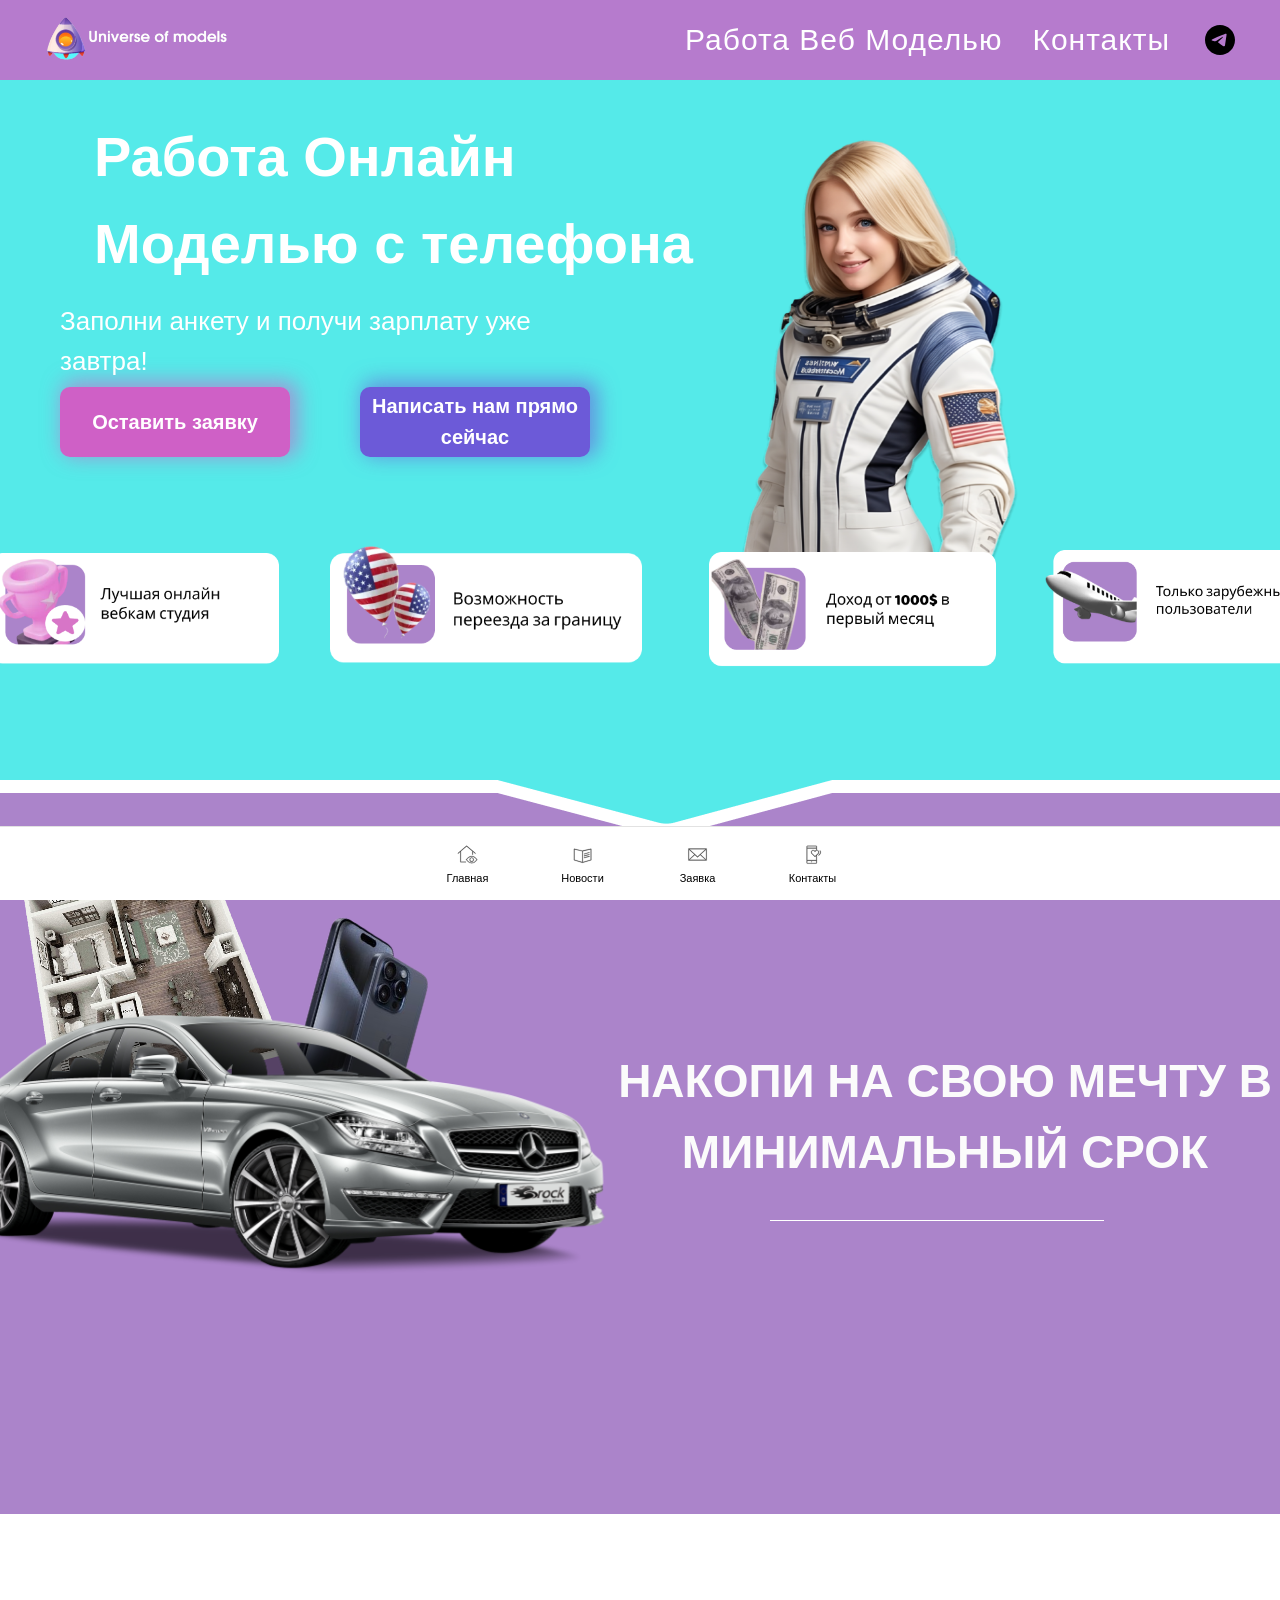
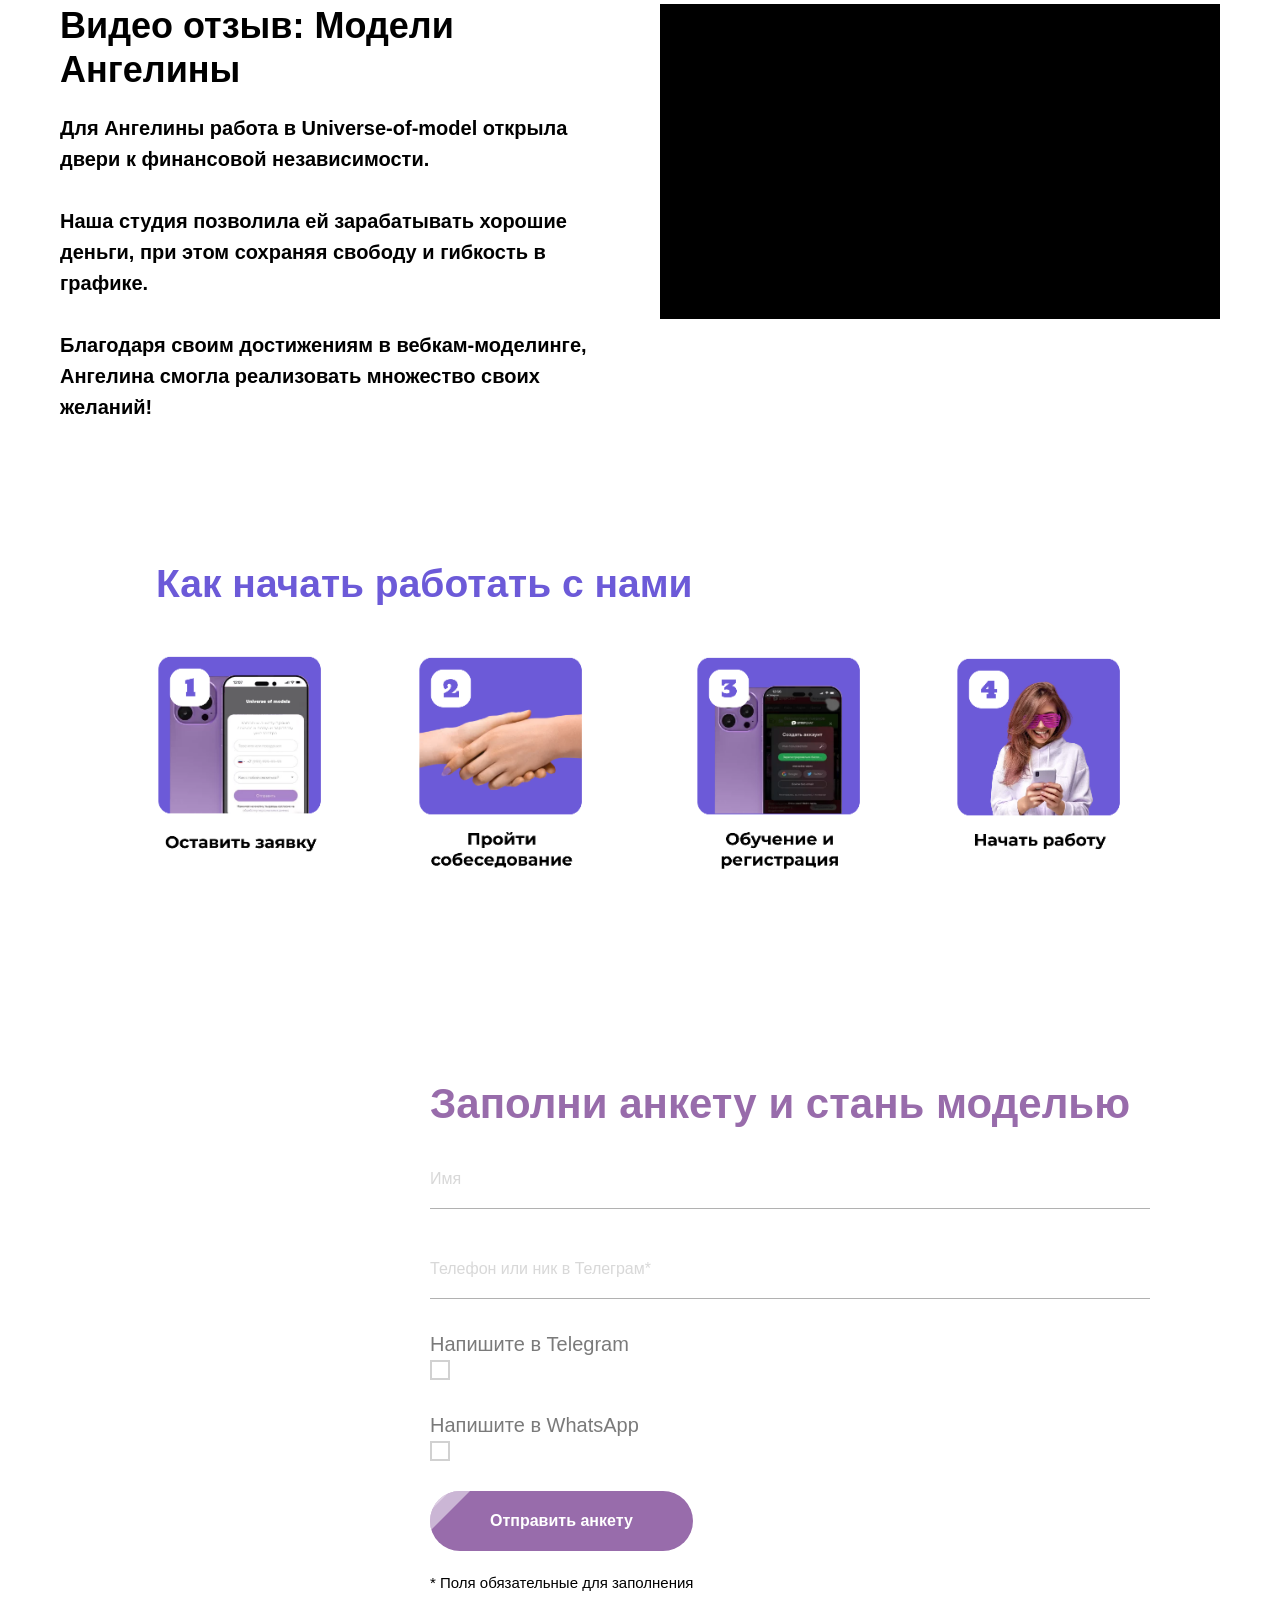
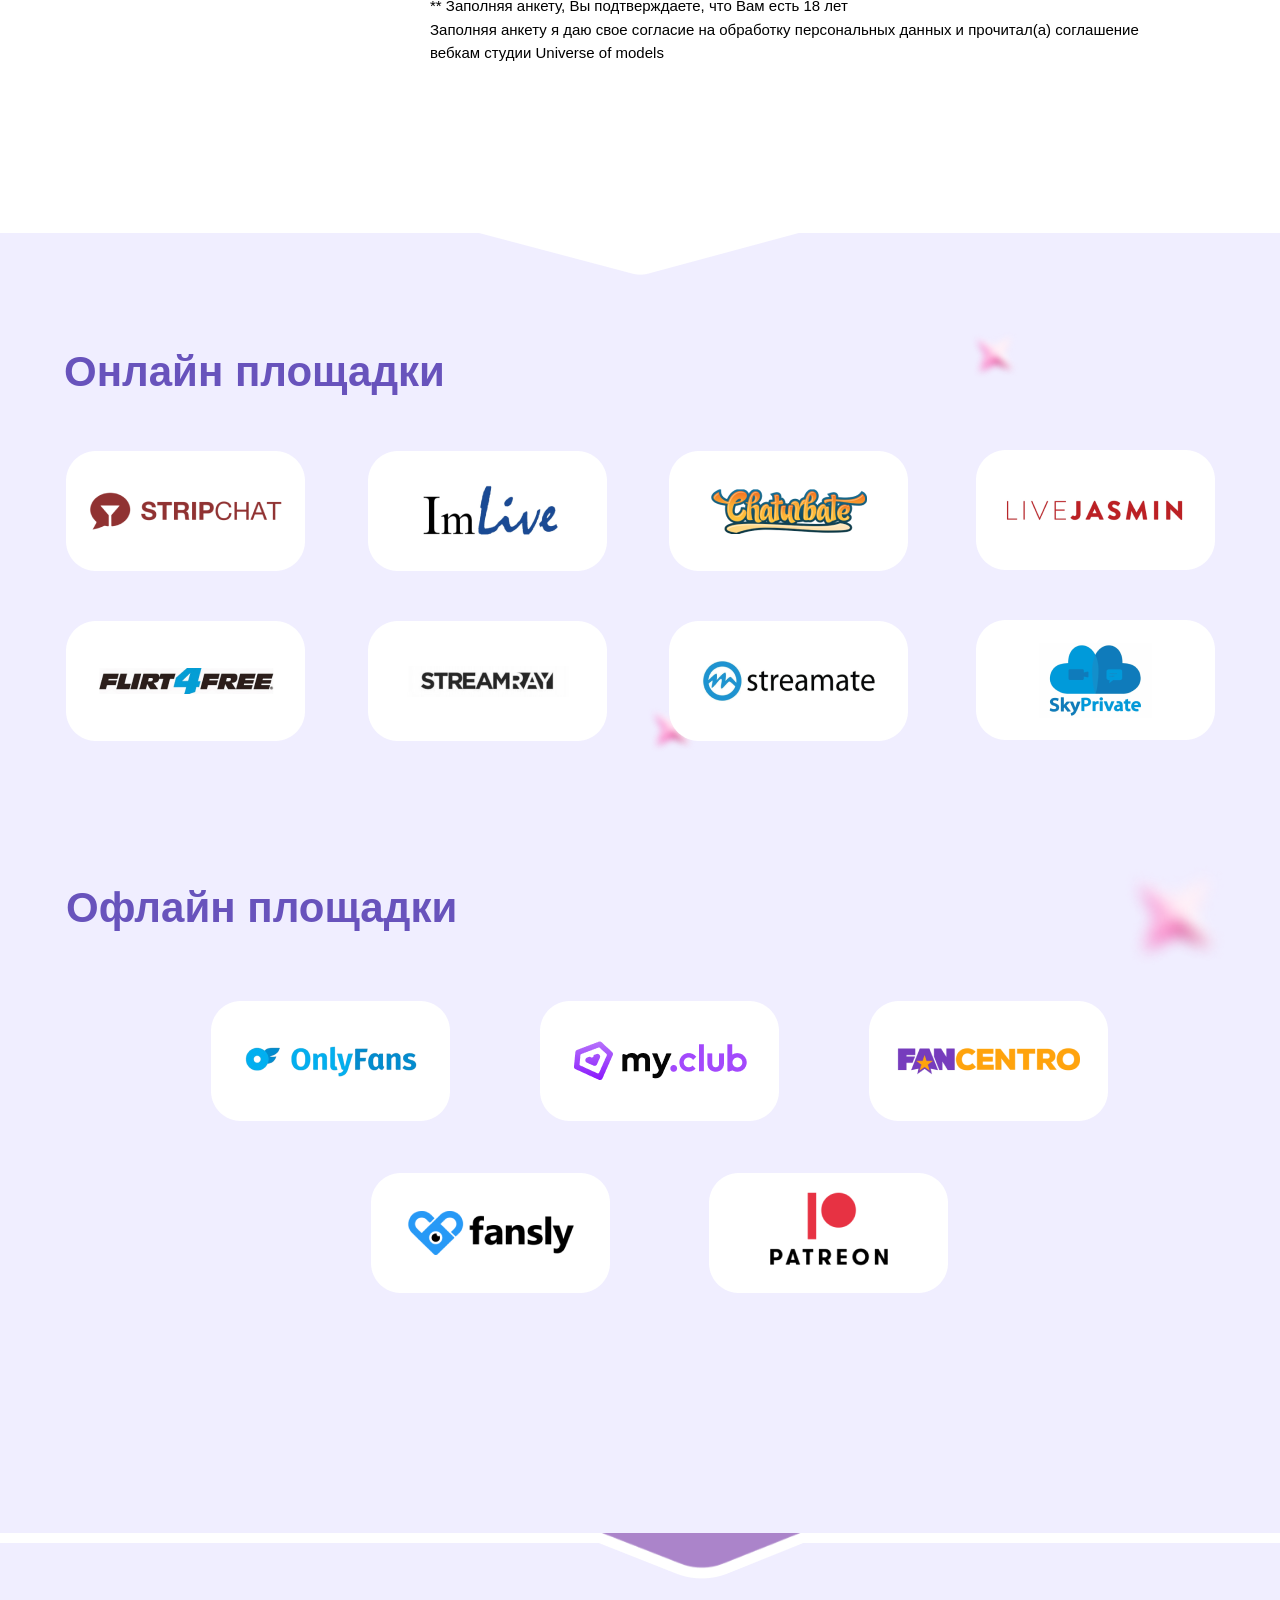
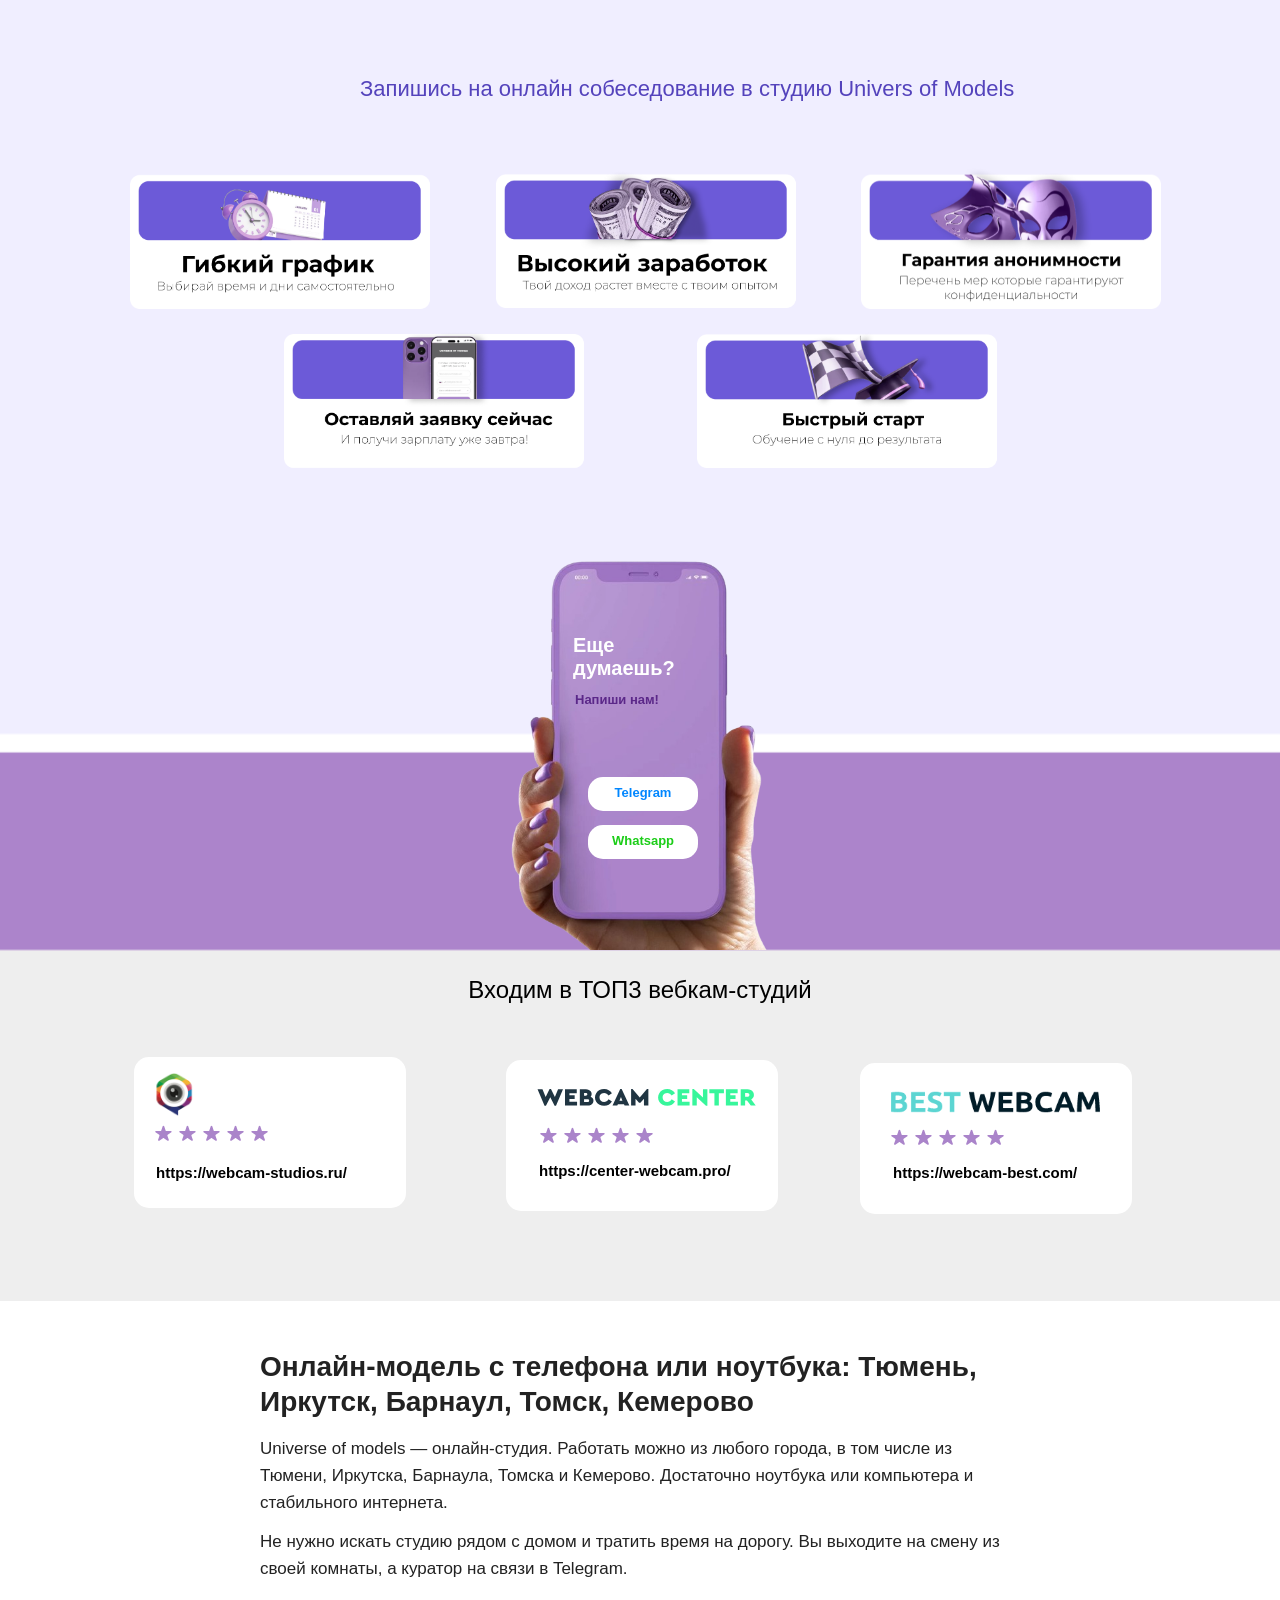
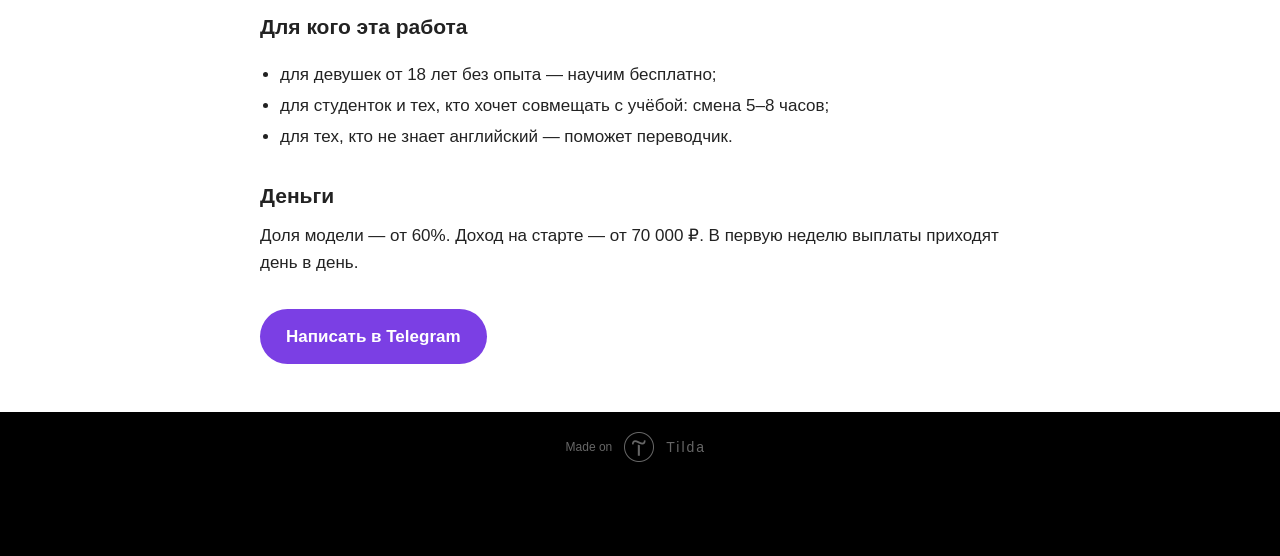
==== commit 6bf38c74: "Блок «работа онлайн из вашего города» и «без опыта» — свой текст Co-Authored-By: Claude Opus 5.5 (1M" ====
--- a/index.html
+++ b/index.html
@@ -1,4 +1,4 @@
-<!DOCTYPE html> <html> <head> <meta charset="utf-8" /> <meta http-equiv="Content-Type" content="text/html; charset=utf-8" /> <meta name="viewport" content="width=device-width, initial-scale=1.0" /> <!--metatextblock--> <title>Студия онлайн работы</title> <meta name="description" content="Работа для девушек онлайн" /> <meta property="og:url" content="https://universe-of-models-com.onrender.com/" /> <meta property="og:title" content="Студия онлайн работы" /> <meta property="og:description" content="Работа для девушек онлайн" /> <meta property="og:type" content="website" /> <meta property="og:image" content="images/tild6237-3037-4333-b734-363739323130__-__resize__504x__universe_of_models-r.png" /> <link rel="canonical" href="https://universe-of-models-com.onrender.com/"> <!--/metatextblock--> <meta name="format-detection" content="telephone=no" /> <meta http-equiv="x-dns-prefetch-control" content="on"> <link rel="dns-prefetch" href="https://ws.tildacdn.com">  <link rel="shortcut icon" href="images/tildafavicon.ico" type="image/x-icon" /> <!-- Assets --> <script src="https://neo.tildacdn.com/js/tilda-fallback-1.0.min.js" async charset="utf-8"></script> <link rel="stylesheet" href="css/tilda-grid-3.0.min.css" type="text/css" media="all" onerror="this.loaderr='y';"/> <link rel="stylesheet" href="css/tilda-blocks-page42065413.min.css?t=1736958095" type="text/css" media="all" onerror="this.loaderr='y';" /> <link rel="stylesheet" href="css/tilda-animation-2.0.min.css" type="text/css" media="all" onerror="this.loaderr='y';" /> <link rel="stylesheet" href="css/tilda-forms-1.0.min.css" type="text/css" media="all" onerror="this.loaderr='y';" /> <link rel="stylesheet" href="css/fonts-tildasans.css" type="text/css" media="all" onerror="this.loaderr='y';" /> <script nomodule src="js/tilda-polyfill-1.0.min.js" charset="utf-8"></script> <script type="text/javascript">function t_onReady(func) {if(document.readyState!='loading') {func();} else {document.addEventListener('DOMContentLoaded',func);}}
+<!DOCTYPE html> <html lang="ru"> <head> <meta charset="utf-8" /> <meta http-equiv="Content-Type" content="text/html; charset=utf-8" /> <meta name="viewport" content="width=device-width, initial-scale=1.0" /> <!--metatextblock--> <title>Студия онлайн работы</title> <meta name="description" content="Universe of models — работа онлайн-моделью с телефона или компьютера. Обучение с нуля, первые выплаты каждый день. Анкета — в Telegram." /> <meta property="og:url" content="https://universe-of-models-com.onrender.com/" /> <meta property="og:title" content="Студия онлайн работы" /> <meta property="og:description" content="Universe of models — работа онлайн-моделью с телефона или компьютера. Обучение с нуля, первые выплаты каждый день. Анкета — в Telegram." /> <meta property="og:type" content="website" /> <meta property="og:image" content="images/tild6237-3037-4333-b734-363739323130__-__resize__504x__universe_of_models-r.png" /> <link rel="canonical" href="https://universe-of-models-com.onrender.com/"> <!--/metatextblock--> <meta name="format-detection" content="telephone=no" /> <meta http-equiv="x-dns-prefetch-control" content="on"> <link rel="dns-prefetch" href="https://ws.tildacdn.com">  <link rel="shortcut icon" href="images/tildafavicon.ico" type="image/x-icon" /> <!-- Assets --> <script src="https://neo.tildacdn.com/js/tilda-fallback-1.0.min.js" async charset="utf-8"></script> <link rel="stylesheet" href="css/tilda-grid-3.0.min.css" type="text/css" media="all" onerror="this.loaderr='y';"/> <link rel="stylesheet" href="css/tilda-blocks-page42065413.min.css?t=1736958095" type="text/css" media="all" onerror="this.loaderr='y';" /> <link rel="stylesheet" href="css/tilda-animation-2.0.min.css" type="text/css" media="all" onerror="this.loaderr='y';" /> <link rel="stylesheet" href="css/tilda-forms-1.0.min.css" type="text/css" media="all" onerror="this.loaderr='y';" /> <link rel="stylesheet" href="css/fonts-tildasans.css" type="text/css" media="all" onerror="this.loaderr='y';" /> <script nomodule src="js/tilda-polyfill-1.0.min.js" charset="utf-8"></script> <script type="text/javascript">function t_onReady(func) {if(document.readyState!='loading') {func();} else {document.addEventListener('DOMContentLoaded',func);}}
 function t_onFuncLoad(funcName,okFunc,time) {if(typeof window[funcName]==='function') {okFunc();} else {setTimeout(function() {t_onFuncLoad(funcName,okFunc,time);},(time||100));}}function t_throttle(fn,threshhold,scope) {return function() {fn.apply(scope||this,arguments);};}function t396_initialScale(t){t=document.getElementById("rec"+t);if(t){t=t.querySelector(".t396__artboard");if(t){var e,r=document.documentElement.clientWidth,a=[];if(i=t.getAttribute("data-artboard-screens"))for(var i=i.split(","),l=0;l<i.length;l++)a[l]=parseInt(i[l],10);else a=[320,480,640,960,1200];for(l=0;l<a.length;l++){var n=a[l];n<=r&&(e=n)}var o="edit"===window.allrecords.getAttribute("data-tilda-mode"),d="center"===t396_getFieldValue(t,"valign",e,a),c="grid"===t396_getFieldValue(t,"upscale",e,a),s=t396_getFieldValue(t,"height_vh",e,a),u=t396_getFieldValue(t,"height",e,a),g=!!window.opr&&!!window.opr.addons||!!window.opera||-1!==navigator.userAgent.indexOf(" OPR/");if(!o&&d&&!c&&!s&&u&&!g){for(var _=parseFloat((r/e).toFixed(3)),f=[t,t.querySelector(".t396__carrier"),t.querySelector(".t396__filter")],l=0;l<f.length;l++)f[l].style.height=Math.floor(parseInt(u,10)*_)+"px";t396_scaleInitial__getElementsToScale(t).forEach(function(t){t.style.zoom=_})}}}}function t396_scaleInitial__getElementsToScale(t){return t?Array.prototype.slice.call(t.children).filter(function(t){return t&&(t.classList.contains("t396__elem")||t.classList.contains("t396__group"))}):[]}function t396_getFieldValue(t,e,r,a){var i=a[a.length-1],l=r===i?t.getAttribute("data-artboard-"+e):t.getAttribute("data-artboard-"+e+"-res-"+r);if(!l)for(var n=0;n<a.length;n++){var o=a[n];if(!(o<=r)&&(l=o===i?t.getAttribute("data-artboard-"+e):t.getAttribute("data-artboard-"+e+"-res-"+o)))break}return l}</script> <script src="js/jquery-1.10.2.min.js" charset="utf-8" onerror="this.loaderr='y';"></script> <script src="js/tilda-scripts-3.0.min.js" charset="utf-8" defer onerror="this.loaderr='y';"></script> <script src="js/tilda-blocks-page42065413.min.js?t=1736958095" charset="utf-8" async onerror="this.loaderr='y';"></script> <script src="js/lazyload-1.3.min.export.js" charset="utf-8" async onerror="this.loaderr='y';"></script> <script src="js/tilda-animation-2.0.min.js" charset="utf-8" async onerror="this.loaderr='y';"></script> <script src="js/tilda-menu-1.0.min.js" charset="utf-8" async onerror="this.loaderr='y';"></script> <script src="js/tilda-zero-1.1.min.js" charset="utf-8" async onerror="this.loaderr='y';"></script> <script src="js/tilda-video-1.0.min.js" charset="utf-8" async onerror="this.loaderr='y';"></script> <script src="js/tilda-video-processor-1.0.min.js" charset="utf-8" async onerror="this.loaderr='y';"></script> <script src="js/tilda-forms-1.0.min.js" charset="utf-8" async onerror="this.loaderr='y';"></script> <script src="js/tilda-animation-sbs-1.0.min.js" charset="utf-8" async onerror="this.loaderr='y';"></script> <script src="js/tilda-zero-scale-1.0.min.js" charset="utf-8" async onerror="this.loaderr='y';"></script> <script src="js/tilda-skiplink-1.0.min.js" charset="utf-8" async onerror="this.loaderr='y';"></script> <script src="js/tilda-events-1.0.min.js" charset="utf-8" async onerror="this.loaderr='y';"></script> <script type="text/javascript">window.dataLayer=window.dataLayer||[];</script> <script type="text/javascript">(function() {if((/bot|google|yandex|baidu|bing|msn|duckduckbot|teoma|slurp|crawler|spider|robot|crawling|facebook/i.test(navigator.userAgent))===false&&typeof(sessionStorage)!='undefined'&&sessionStorage.getItem('visited')!=='y'&&document.visibilityState){var style=document.createElement('style');style.type='text/css';style.innerHTML='@media screen and (min-width: 980px) {.t-records {opacity: 0;}.t-records_animated {-webkit-transition: opacity ease-in-out .2s;-moz-transition: opacity ease-in-out .2s;-o-transition: opacity ease-in-out .2s;transition: opacity ease-in-out .2s;}.t-records.t-records_visible {opacity: 1;}}';document.getElementsByTagName('head')[0].appendChild(style);function t_setvisRecs(){var alr=document.querySelectorAll('.t-records');Array.prototype.forEach.call(alr,function(el) {el.classList.add("t-records_animated");});setTimeout(function() {Array.prototype.forEach.call(alr,function(el) {el.classList.add("t-records_visible");});sessionStorage.setItem("visited","y");},400);}
 document.addEventListener('DOMContentLoaded',t_setvisRecs);}})();</script></head> <body class="t-body" style="margin:0;"> <!--allrecords--> <div id="allrecords" data-tilda-export="yes" class="t-records" data-hook="blocks-collection-content-node" data-tilda-project-id="9528279" data-tilda-page-id="42065413" data-tilda-page-alias="page42065413html" data-tilda-formskey="09f651fd213aa2245b0698e259528279" data-tilda-cookie="no" data-tilda-lazy="yes" data-tilda-root-zone="com"> <div id="rec679983103" class="r t-rec" style=" " data-animationappear="off" data-record-type="257"> <!-- T228 --> <div id="nav679983103marker"></div> <div class="tmenu-mobile"> <div class="tmenu-mobile__container"> <div class="tmenu-mobile__text t-name t-name_md" field="menu_mob_title">&nbsp;</div> <button type="button"
 class="t-menuburger t-menuburger_fourth t-menuburger__small"
@@ -35,7 +35,7 @@
 href="#rec680846249"> <div class="t975__menu-item"> <div class="t975__icon-wrapper"> <img class="t975__menu-icon"
 src="images/tild3333-6431-4039-b464-313633623439__tilda_icons_35_valen.svg"
 imgfield="li_img__2622833889713"
-alt=""> </div> <div class="t975__menu-text" style="margin-top: 2px;" field="li_title__2622833889713">Контакты</div> </div> </a> </li> </ul> </nav> </div> <script>t_onReady(function() {t_onFuncLoad('t975_init',function() {t975_init('680530416');});});t_onFuncLoad('t_menu__interactFromKeyboard',function() {t_menu__interactFromKeyboard('680530416');});</script> <style>#rec680530416 .t975{border-color:#E2E2E2;}@media screen and (min-width:640px){#rec680530416 .t975__menu-text{margin-top:7px !important;}}</style> <style>#rec680530416 .t975__wrapper::before{background-image:linear-gradient(to left,rgba(255,255,255,0%) 0%,rgba(255,255,255,100%) 100%);}#rec680530416 .t975__wrapper::after{background-image:linear-gradient(to right,rgba(255,255,255,0%) 0%,rgba(255,255,255,100%) 100%);}</style> <style>@media screen and (max-width:480px){#rec680530416 .t975__list-item{min-width:calc(100% / 4);}}</style> <style>#rec680530416 .t-menu__link-item{}@supports (overflow:-webkit-marquee) and (justify-content:inherit){#rec680530416 .t-menu__link-item,#rec680530416 .t-menu__link-item.t-active{opacity:1 !important;}}</style> <style> #rec680530416 .t975__menu-text{text-transform:capitalize;}</style> </div> <div id="rec680228509" class="r t-rec t-rec_pb_0" style="padding-bottom:0px;background-color:#f0f0f0; " data-record-type="396" data-bg-color="#f0f0f0"> <!-- T396 --> <style>#rec680228509 .t396__artboard {height:780px;background-color:#55eae9;}#rec680228509 .t396__filter {height:780px;}#rec680228509 .t396__carrier{height:780px;background-position:center center;background-attachment:scroll;background-size:cover;background-repeat:no-repeat;}@media screen and (max-width:1199px) {#rec680228509 .t396__artboard,#rec680228509 .t396__filter,#rec680228509 .t396__carrier {height:508px;}#rec680228509 .t396__filter {}#rec680228509 .t396__carrier {background-attachment:scroll;}}@media screen and (max-width:959px) {#rec680228509 .t396__artboard,#rec680228509 .t396__filter,#rec680228509 .t396__carrier {height:584px;}#rec680228509 .t396__filter {}#rec680228509 .t396__carrier {background-attachment:scroll;}}@media screen and (max-width:639px) {#rec680228509 .t396__artboard,#rec680228509 .t396__filter,#rec680228509 .t396__carrier {height:435px;}#rec680228509 .t396__filter {}#rec680228509 .t396__carrier {background-attachment:scroll;}}@media screen and (max-width:479px) {#rec680228509 .t396__artboard,#rec680228509 .t396__filter,#rec680228509 .t396__carrier {height:1239px;}#rec680228509 .t396__filter{}#rec680228509 .t396__carrier {background-image:unset;background-attachment:scroll;}}#rec680228509 .tn-elem[data-elem-id="1470210011265"]{color:#000000;text-align:center;z-index:3;top:181px;left:calc(50% - 600px + 120px);width:960px;height:auto;}#rec680228509 .tn-elem[data-elem-id="1470210011265"] .tn-atom{color:#000000;font-size:30px;font-family:'Arial',Arial,sans-serif;line-height:1.45;font-weight:400;background-position:center center;border-color:transparent ;border-style:solid;}@media screen and (max-width:1199px) {#rec680228509 .tn-elem[data-elem-id="1470210011265"] {top:180px;left:calc(50% - 480px + 90px);width:780px;height:auto;}#rec680228509 .tn-elem[data-elem-id="1470210011265"] .tn-atom{font-size:26px;}}@media screen and (max-width:959px) {#rec680228509 .tn-elem[data-elem-id="1470210011265"] {top:181px;left:calc(50% - 320px + 20px);width:600px;height:auto;}}@media screen and (max-width:639px) {#rec680228509 .tn-elem[data-elem-id="1470210011265"] {top:124px;left:calc(50% - 240px + 10px);width:460px;height:auto;}#rec680228509 .tn-elem[data-elem-id="1470210011265"] .tn-atom{font-size:22px;line-height:1.45;}}@media screen and (max-width:479px) {#rec680228509 .tn-elem[data-elem-id="1470210011265"] {top:165px;left:calc(50% - 160px + 10px);width:300px;height:auto;}}#rec680228509 .tn-elem[data-elem-id="1702382418408"]{color:#ffffff;z-index:4;top:113px;left:calc(50% - 600px + 54px);width:680px;height:auto;}#rec680228509 .tn-elem[data-elem-id="1702382418408"] .tn-atom{color:#ffffff;font-size:56px;font-family:'TildaSans',Arial,sans-serif;line-height:1.55;font-weight:600;background-position:center center;border-color:transparent ;border-style:solid;}@media screen and (max-width:1199px) {}@media screen and (max-width:959px) {}@media screen and (max-width:639px) {}@media screen and (max-width:479px) {#rec680228509 .tn-elem[data-elem-id="1702382418408"] {top:52px;left:calc(50% - 160px + -6px);width:332px;height:auto;}#rec680228509 .tn-elem[data-elem-id="1702382418408"] {text-align:center;}#rec680228509 .tn-elem[data-elem-id="1702382418408"] .tn-atom{font-size:25px;}}#rec680228509 .tn-elem[data-elem-id="1702382668589"]{color:#ffffff;text-align:center;z-index:5;top:387px;left:calc(50% - 600px + 320px);width:230px;height:70px;}#rec680228509 .tn-elem[data-elem-id="1702382668589"] .tn-atom{color:#ffffff;font-size:20px;font-family:'TildaSans',Arial,sans-serif;line-height:1.55;font-weight:600;border-radius:10px 10px 10px 10px;background-color:#6c5ad8;background-position:center center;border-color:transparent ;border-style:solid;transition:background-color 0.2s ease-in-out,color 0.2s ease-in-out,border-color 0.2s ease-in-out;box-shadow:5px -3px 20px 3px rgba(108,90,216,0.6);}@media screen and (max-width:1199px) {}@media screen and (max-width:959px) {}@media screen and (max-width:639px) {}@media screen and (max-width:479px) {#rec680228509 .tn-elem[data-elem-id="1702382668589"] {top:334px;left:calc(50% - 160px + 38px);width:244px;}}#rec680228509 .tn-elem[data-elem-id="1702382797073"]{color:#ffffff;text-align:center;z-index:6;top:387px;left:calc(50% - 600px + 20px);width:230px;height:70px;-webkit-filter:sepia(0%);filter:sepia(0%);border-radius:10px 10px 10px 10px;}#rec680228509 .tn-elem[data-elem-id="1702382797073"] .tn-atom{color:#ffffff;font-size:20px;font-family:'TildaSans',Arial,sans-serif;line-height:1.55;font-weight:600;border-radius:10px 10px 10px 10px;background-color:#cf60c6;background-position:center center;border-color:transparent ;border-style:solid;transition:background-color 0.2s ease-in-out,color 0.2s ease-in-out,border-color 0.2s ease-in-out;box-shadow:5px -3px 20px 3px rgba(207,96,198,0.6);}@media screen and (max-width:1199px) {}@media screen and (max-width:959px) {}@media screen and (max-width:639px) {}@media screen and (max-width:479px) {#rec680228509 .tn-elem[data-elem-id="1702382797073"] {top:262px;left:calc(50% - 160px + 37px);width:246px;}}#rec680228509 .tn-elem[data-elem-id="1702384062956"]{color:#ffffff;z-index:7;top:301px;left:calc(50% - 600px + 20px);width:560px;height:auto;}#rec680228509 .tn-elem[data-elem-id="1702384062956"] .tn-atom{color:#ffffff;font-size:26px;font-family:'TildaSans',Arial,sans-serif;line-height:1.55;font-weight:400;background-position:center center;border-color:transparent ;border-style:solid;}@media screen and (max-width:1199px) {}@media screen and (max-width:959px) {}@media screen and (max-width:639px) {}@media screen and (max-width:479px) {#rec680228509 .tn-elem[data-elem-id="1702384062956"] {top:138px;left:calc(50% - 160px + 37px);width:246px;height:auto;}#rec680228509 .tn-elem[data-elem-id="1702384062956"] {text-align:center;}#rec680228509 .tn-elem[data-elem-id="1702384062956"] .tn-atom{font-size:15px;}}#rec680228509 .tn-elem[data-elem-id="1702388028562"]{z-index:8;top:135px;left:calc(50% - 600px + 695px);width:291px;height:auto;}#rec680228509 .tn-elem[data-elem-id="1702388028562"] .tn-atom {border-radius:0px 0px 0px 0px;background-position:center center;border-color:transparent ;border-style:solid;}#rec680228509 .tn-elem[data-elem-id="1702388028562"] .tn-atom__img {border-radius:0px 0px 0px 0px;}@media screen and (max-width:1199px) {}@media screen and (max-width:959px) {}@media screen and (max-width:639px) {}@media screen and (max-width:479px) {#rec680228509 .tn-elem[data-elem-id="1702388028562"] {top:414px;left:calc(50% - 160px + 57px);width:234px;height:auto;}}#rec680228509 .tn-elem[data-elem-id="1702388054364"]{z-index:9;top:553px;left:calc(50% - 600px + -50px);width:289px;height:auto;}#rec680228509 .tn-elem[data-elem-id="1702388054364"] .tn-atom {border-radius:0px 0px 0px 0px;background-position:center center;border-color:transparent ;border-style:solid;}#rec680228509 .tn-elem[data-elem-id="1702388054364"] .tn-atom__img {border-radius:0px 0px 0px 0px;}@media screen and (max-width:1199px) {}@media screen and (max-width:959px) {}@media screen and (max-width:639px) {}@media screen and (max-width:479px) {#rec680228509 .tn-elem[data-elem-id="1702388054364"] {top:660px;left:calc(50% - 160px + 15px);height:auto;}}#rec680228509 .tn-elem[data-elem-id="1702388097987"]{z-index:10;top:546px;left:calc(50% - 600px + 290px);width:312px;height:auto;}#rec680228509 .tn-elem[data-elem-id="1702388097987"] .tn-atom {border-radius:0px 0px 0px 0px;background-position:center center;border-color:transparent ;border-style:solid;}#rec680228509 .tn-elem[data-elem-id="1702388097987"] .tn-atom__img {border-radius:0px 0px 0px 0px;}@media screen and (max-width:1199px) {}@media screen and (max-width:959px) {}@media screen and (max-width:639px) {}@media screen and (max-width:479px) {#rec680228509 .tn-elem[data-elem-id="1702388097987"] {top:785px;left:calc(50% - 160px + 17px);width:286px;height:auto;}}#rec680228509 .tn-elem[data-elem-id="1702388145646"]{z-index:11;top:550px;left:calc(50% - 600px + 1004px);width:271px;height:auto;}#rec680228509 .tn-elem[data-elem-id="1702388145646"] .tn-atom {border-radius:0px 0px 0px 0px;background-position:center center;border-color:transparent ;border-style:solid;}#rec680228509 .tn-elem[data-elem-id="1702388145646"] .tn-atom__img {border-radius:0px 0px 0px 0px;}@media screen and (max-width:1199px) {}@media screen and (max-width:959px) {}@media screen and (max-width:639px) {}@media screen and (max-width:479px) {#rec680228509 .tn-elem[data-elem-id="1702388145646"] {top:1047px;left:calc(50% - 160px + 9px);width:299px;height:auto;}}#rec680228509 .tn-elem[data-elem-id="1702388251749"]{z-index:12;top:552px;left:calc(50% - 600px + 669px);width:287px;height:auto;}#rec680228509 .tn-elem[data-elem-id="1702388251749"] .tn-atom {border-radius:0px 0px 0px 0px;background-position:center center;border-color:transparent ;border-style:solid;}#rec680228509 .tn-elem[data-elem-id="1702388251749"] .tn-atom__img {border-radius:0px 0px 0px 0px;}@media screen and (max-width:1199px) {}@media screen and (max-width:959px) {}@media screen and (max-width:639px) {}@media screen and (max-width:479px) {#rec680228509 .tn-elem[data-elem-id="1702388251749"] {top:914px;left:calc(50% - 160px + 17px);width:286px;height:auto;}}</style> <div class='t396'> <div class="t396__artboard" data-artboard-recid="680228509" data-artboard-screens="320,480,640,960,1200" data-artboard-height="780" data-artboard-valign="center" data-artboard-upscale="grid" data-artboard-height-res-320="1239" data-artboard-height-res-480="435" data-artboard-height-res-640="584" data-artboard-height-res-960="508"> <div class="t396__carrier" data-artboard-recid="680228509"></div> <div class="t396__filter" data-artboard-recid="680228509"></div> <div class='t396__elem tn-elem tn-elem__6802285091470210011265' data-elem-id='1470210011265' data-elem-type='text' data-field-top-value="181" data-field-left-value="120" data-field-width-value="960" data-field-axisy-value="top" data-field-axisx-value="left" data-field-container-value="grid" data-field-topunits-value="px" data-field-leftunits-value="px" data-field-heightunits-value="px" data-field-widthunits-value="px" data-field-top-res-320-value="165" data-field-left-res-320-value="10" data-field-width-res-320-value="300" data-field-top-res-480-value="124" data-field-left-res-480-value="10" data-field-width-res-480-value="460" data-field-top-res-640-value="181" data-field-left-res-640-value="20" data-field-width-res-640-value="600" data-field-top-res-960-value="180" data-field-left-res-960-value="90" data-field-width-res-960-value="780"> <div class='tn-atom'field='tn_text_1470210011265'></div> </div> <div class='t396__elem tn-elem tn-elem__6802285091702382418408 t-animate' data-elem-id='1702382418408' data-elem-type='text' data-field-top-value="113" data-field-left-value="54" data-field-height-value="174" data-field-width-value="680" data-field-axisy-value="top" data-field-axisx-value="left" data-field-container-value="grid" data-field-topunits-value="px" data-field-leftunits-value="px" data-field-heightunits-value="px" data-field-widthunits-value="px" data-animate-style="fadeinright" data-animate-duration="1" data-animate-distance="100" data-animate-mobile="y" data-field-top-res-320-value="52" data-field-left-res-320-value="-6" data-field-width-res-320-value="332"> <div class='tn-atom'field='tn_text_1702382418408'>Работа Онлайн<br>Моделью с телефона</div> </div> <div class='t396__elem tn-elem tn-elem__6802285091702382668589 t-animate' data-elem-id='1702382668589' data-elem-type='button' data-field-top-value="387" data-field-left-value="320" data-field-height-value="70" data-field-width-value="230" data-field-axisy-value="top" data-field-axisx-value="left" data-field-container-value="grid" data-field-topunits-value="px" data-field-leftunits-value="px" data-field-heightunits-value="px" data-field-widthunits-value="px" data-animate-style="fadeinright" data-animate-duration="1" data-animate-distance="100" data-animate-mobile="y" data-field-top-res-320-value="334" data-field-left-res-320-value="38" data-field-width-res-320-value="244" data-animate-style-res-320="fadeinleft"> <a class='tn-atom' href="#rec680846249">Написать нам прямо сейчас</a> </div> <div class='t396__elem tn-elem tn-elem__6802285091702382797073 t-animate' data-elem-id='1702382797073' data-elem-type='button' data-field-top-value="387" data-field-left-value="20" data-field-height-value="70" data-field-width-value="230" data-field-axisy-value="top" data-field-axisx-value="left" data-field-container-value="grid" data-field-topunits-value="px" data-field-leftunits-value="px" data-field-heightunits-value="px" data-field-widthunits-value="px" data-animate-style="fadeinright" data-animate-duration="1" data-animate-distance="100" data-animate-mobile="y" data-field-top-res-320-value="262" data-field-left-res-320-value="37" data-field-width-res-320-value="246"> <a class='tn-atom' href="#rec679999514">Оставить заявку</a> </div> <div class='t396__elem tn-elem tn-elem__6802285091702384062956 t-animate' data-elem-id='1702384062956' data-elem-type='text' data-field-top-value="301" data-field-left-value="20" data-field-height-value="40" data-field-width-value="560" data-field-axisy-value="top" data-field-axisx-value="left" data-field-container-value="grid" data-field-topunits-value="px" data-field-leftunits-value="px" data-field-heightunits-value="px" data-field-widthunits-value="px" data-animate-style="fadeinright" data-animate-duration="1" data-animate-distance="100" data-animate-mobile="y" data-field-top-res-320-value="138" data-field-left-res-320-value="37" data-field-width-res-320-value="246" data-animate-style-res-320="fadeinleft"> <div class='tn-atom'field='tn_text_1702384062956'>Заполни анкету и получи зарплату уже завтра!</div> </div> <div class='t396__elem tn-elem tn-elem__6802285091702388028562 t-animate' data-elem-id='1702388028562' data-elem-type='image' data-field-top-value="135" data-field-left-value="695" data-field-height-value="427" data-field-width-value="291" data-field-axisy-value="top" data-field-axisx-value="left" data-field-container-value="grid" data-field-topunits-value="px" data-field-leftunits-value="px" data-field-heightunits-value="px" data-field-widthunits-value="px" data-animate-style="fadeinleft" data-animate-duration="1" data-animate-distance="100" data-animate-mobile="y" data-field-filewidth-value="433" data-field-fileheight-value="636" data-field-top-res-320-value="414" data-field-left-res-320-value="57" data-field-width-res-320-value="234" data-animate-style-res-320="fadeinup"> <div class='tn-atom'> <img class='tn-atom__img t-img' data-original='images/tild3763-3166-4532-a262-343335303431__default_a_very_reali.png' alt='' imgfield='tn_img_1702388028562' /> </div> </div> <div class='t396__elem tn-elem tn-elem__6802285091702388054364 t-animate' data-elem-id='1702388054364' data-elem-type='image' data-field-top-value="553" data-field-left-value="-50" data-field-height-value="126" data-field-width-value="289" data-field-axisy-value="top" data-field-axisx-value="left" data-field-container-value="grid" data-field-topunits-value="px" data-field-leftunits-value="px" data-field-heightunits-value="px" data-field-widthunits-value="px" data-animate-style="fadeinup" data-animate-duration="1" data-animate-distance="100" data-animate-mobile="y" data-field-filewidth-value="446" data-field-fileheight-value="194" data-field-top-res-320-value="660" data-field-left-res-320-value="15" data-animate-style-res-320="fadeinleft"> <div class='tn-atom'> <img class='tn-atom__img t-img' data-original='images/tild3535-6366-4135-a337-663531633831__group_6.png' alt='' imgfield='tn_img_1702388054364' /> </div> </div> <div class='t396__elem tn-elem tn-elem__6802285091702388097987 t-animate' data-elem-id='1702388097987' data-elem-type='image' data-field-top-value="546" data-field-left-value="290" data-field-height-value="136" data-field-width-value="312" data-field-axisy-value="top" data-field-axisx-value="left" data-field-container-value="grid" data-field-topunits-value="px" data-field-leftunits-value="px" data-field-heightunits-value="px" data-field-widthunits-value="px" data-animate-style="fadeinup" data-animate-duration="1" data-animate-distance="100" data-animate-mobile="y" data-field-filewidth-value="446" data-field-fileheight-value="194" data-field-top-res-320-value="785" data-field-left-res-320-value="17" data-field-width-res-320-value="286" data-animate-style-res-320="fadeinright"> <div class='tn-atom'> <img class='tn-atom__img t-img' data-original='images/tild6431-6438-4337-a332-636666346366__group_7.png' alt='' imgfield='tn_img_1702388097987' /> </div> </div> <div class='t396__elem tn-elem tn-elem__6802285091702388145646 t-animate' data-elem-id='1702388145646' data-elem-type='image' data-field-top-value="550" data-field-left-value="1004" data-field-height-value="128" data-field-width-value="271" data-field-axisy-value="top" data-field-axisx-value="left" data-field-container-value="grid" data-field-topunits-value="px" data-field-leftunits-value="px" data-field-heightunits-value="px" data-field-widthunits-value="px" data-animate-style="fadeinup" data-animate-duration="1" data-animate-distance="100" data-animate-mobile="y" data-field-filewidth-value="463" data-field-fileheight-value="219" data-field-top-res-320-value="1047" data-field-left-res-320-value="9" data-field-width-res-320-value="299" data-animate-style-res-320="fadeinright"> <div class='tn-atom'> <img class='tn-atom__img t-img' data-original='images/tild6531-6563-4435-b333-336432376539__group_8.png' alt='' imgfield='tn_img_1702388145646' /> </div> </div> <div class='t396__elem tn-elem tn-elem__6802285091702388251749 t-animate' data-elem-id='1702388251749' data-elem-type='image' data-field-top-value="552" data-field-left-value="669" data-field-height-value="136" data-field-width-value="287" data-field-axisy-value="top" data-field-axisx-value="left" data-field-container-value="grid" data-field-topunits-value="px" data-field-leftunits-value="px" data-field-heightunits-value="px" data-field-widthunits-value="px" data-animate-style="fadeinup" data-animate-duration="1" data-animate-distance="100" data-animate-mobile="y" data-field-filewidth-value="446" data-field-fileheight-value="212" data-field-top-res-320-value="914" data-field-left-res-320-value="17" data-field-width-res-320-value="286" data-animate-style-res-320="fadeinleft"> <div class='tn-atom'> <img class='tn-atom__img t-img' data-original='images/tild3263-6535-4039-b437-666262666230__group_8_1.png' alt='' imgfield='tn_img_1702388251749' /> </div> </div> </div> </div> <script>t_onReady(function() {t_onFuncLoad('t396_init',function() {t396_init('680228509');});});</script> <!-- /T396 --> </div> <div id="rec680501930" class="r t-rec t-rec_pt_0" style="padding-top:0px;background-color:#f0f0f0; " data-record-type="396" data-bg-color="#f0f0f0"> <!-- T396 --> <style>#rec680501930 .t396__artboard {height:734px;background-color:#ab84ca;}#rec680501930 .t396__filter {height:734px;}#rec680501930 .t396__carrier{height:734px;background-position:center center;background-attachment:scroll;background-size:cover;background-repeat:no-repeat;}@media screen and (max-width:1199px) {#rec680501930 .t396__artboard,#rec680501930 .t396__filter,#rec680501930 .t396__carrier {height:508px;}#rec680501930 .t396__filter {}#rec680501930 .t396__carrier {background-attachment:scroll;}}@media screen and (max-width:959px) {#rec680501930 .t396__artboard,#rec680501930 .t396__filter,#rec680501930 .t396__carrier {height:584px;}#rec680501930 .t396__filter {}#rec680501930 .t396__carrier {background-attachment:scroll;}}@media screen and (max-width:639px) {#rec680501930 .t396__artboard,#rec680501930 .t396__filter,#rec680501930 .t396__carrier {height:435px;}#rec680501930 .t396__filter {}#rec680501930 .t396__carrier {background-attachment:scroll;}}@media screen and (max-width:479px) {#rec680501930 .t396__artboard,#rec680501930 .t396__filter,#rec680501930 .t396__carrier {height:489px;}#rec680501930 .t396__filter {}#rec680501930 .t396__carrier {background-attachment:scroll;}}#rec680501930 .tn-elem[data-elem-id="1702513518809"]{z-index:2;top:-97px;left:calc(50% - 600px + 425px);width:403px;height:auto;}#rec680501930 .tn-elem[data-elem-id="1702513518809"] .tn-atom{background-position:center center;border-color:transparent ;border-style:solid;}@media screen and (max-width:1199px) {}@media screen and (max-width:959px) {}@media screen and (max-width:639px) {}@media screen and (max-width:479px) {#rec680501930 .tn-elem[data-elem-id="1702513518809"] {top:-76px;left:calc(50% - 160px + 11px);width:298px;height:auto;}}#rec680501930 .tn-elem[data-elem-id="1702513447693"]{z-index:3;top:0px;left:calc(50% - 600px + -158px);width:1508px;height:13px;}#rec680501930 .tn-elem[data-elem-id="1702513447693"] .tn-atom{background-color:#ffffff;background-position:center center;border-color:transparent ;border-style:solid;}@media screen and (max-width:1199px) {}@media screen and (max-width:959px) {}@media screen and (max-width:639px) {}@media screen and (max-width:479px) {}#rec680501930 .tn-elem[data-elem-id="1702419434523"]{z-index:4;top:-132px;left:calc(50% - 600px + -451px);width:293px;height:auto;}#rec680501930 .tn-elem.t396__elem--anim-hidden[data-elem-id="1702419434523"] {opacity:0;}#rec680501930 .tn-elem[data-elem-id="1702419434523"] .tn-atom{background-position:center center;border-color:transparent ;border-style:solid;}#rec680501930 .tn-elem[data-elem-id="1702419434523"] .tn-atom {-webkit-transform:rotate(345deg);-moz-transform:rotate(345deg);transform:rotate(345deg);}@media screen and (max-width:1199px) {}@media screen and (max-width:959px) {}@media screen and (max-width:639px) {}@media screen and (max-width:479px) {#rec680501930 .tn-elem[data-elem-id="1702419434523"] {top:86px;left:calc(50% - 160px + -240px);width:162px;height:auto;}#rec680501930 .tn-elem[data-elem-id="1702419434523"] .tn-atom {-webkit-transform:rotate(332deg);-moz-transform:rotate(332deg);transform:rotate(332deg);}}#rec680501930 .tn-elem[data-elem-id="1702419084005"]{z-index:5;top:-277px;left:calc(50% - 600px + 337px);width:396px;height:auto;}#rec680501930 .tn-elem.t396__elem--anim-hidden[data-elem-id="1702419084005"] {opacity:0;}#rec680501930 .tn-elem[data-elem-id="1702419084005"] .tn-atom{background-position:center center;border-color:transparent ;border-style:solid;}#rec680501930 .tn-elem[data-elem-id="1702419084005"] .tn-atom {-webkit-transform:rotate(15deg);-moz-transform:rotate(15deg);transform:rotate(15deg);}@media screen and (max-width:1199px) {}@media screen and (max-width:959px) {}@media screen and (max-width:639px) {}@media screen and (max-width:479px) {#rec680501930 .tn-elem[data-elem-id="1702419084005"] {top:129px;left:calc(50% - 160px + 337px);width:202px;height:auto;}}#rec680501930 .tn-elem[data-elem-id="1702418078027"]{color:#fbfbfb;text-align:center;z-index:6;top:266px;left:calc(50% - 600px + 519px);width:772px;height:auto;}#rec680501930 .tn-elem[data-elem-id="1702418078027"] .tn-atom{color:#fbfbfb;font-size:46px;font-family:'Montserrat',Arial,sans-serif;line-height:1.55;font-weight:700;background-position:center center;border-color:transparent ;border-style:solid;}@media screen and (max-width:1199px) {}@media screen and (max-width:959px) {}@media screen and (max-width:639px) {}@media screen and (max-width:479px) {#rec680501930 .tn-elem[data-elem-id="1702418078027"] {top:84px;left:calc(50% - 160px + 0px);width:329px;height:auto;}#rec680501930 .tn-elem[data-elem-id="1702418078027"] .tn-atom{font-size:19px;}}#rec680501930 .tn-elem[data-elem-id="1702418200274"]{z-index:7;top:440px;left:calc(50% - 600px + 730px);width:334px;height:1px;}#rec680501930 .tn-elem[data-elem-id="1702418200274"] .tn-atom{background-color:#ffffff;background-position:center center;border-color:transparent ;border-style:solid;}@media screen and (max-width:1199px) {}@media screen and (max-width:959px) {}@media screen and (max-width:639px) {}@media screen and (max-width:479px) {#rec680501930 .tn-elem[data-elem-id="1702418200274"] {top:159px;left:calc(50% - 160px + 74px);width:183px;height:1px;}}#rec680501930 .tn-elem[data-elem-id="1702418973528"]{z-index:8;top:151px;left:calc(50% - 600px + -786px);width:686px;height:auto;}#rec680501930 .tn-elem.t396__elem--anim-hidden[data-elem-id="1702418973528"] {opacity:0;}#rec680501930 .tn-elem[data-elem-id="1702418973528"] .tn-atom{background-position:center center;border-color:transparent ;border-style:solid;}@media screen and (max-width:1199px) {}@media screen and (max-width:959px) {}@media screen and (max-width:639px) {}@media screen and (max-width:479px) {#rec680501930 .tn-elem[data-elem-id="1702418973528"] {top:259px;left:calc(50% - 160px + -346px);width:308px;height:auto;}}#rec680501930 .tn-elem[data-elem-id="1702514057395"]{z-index:9;top:-110px;left:calc(50% - 600px + 425px);width:403px;height:auto;}#rec680501930 .tn-elem[data-elem-id="1702514057395"] .tn-atom{background-position:center center;border-color:transparent ;border-style:solid;}@media screen and (max-width:1199px) {}@media screen and (max-width:959px) {}@media screen and (max-width:639px) {}@media screen and (max-width:479px) {#rec680501930 .tn-elem[data-elem-id="1702514057395"] {top:-83px;left:calc(50% - 160px + 20px);width:280px;height:auto;}}</style> <div class='t396'> <div class="t396__artboard" data-artboard-recid="680501930" data-artboard-screens="320,480,640,960,1200" data-artboard-height="734" data-artboard-valign="center" data-artboard-upscale="grid" data-artboard-height-res-320="489" data-artboard-height-res-480="435" data-artboard-height-res-640="584" data-artboard-height-res-960="508"> <div class="t396__carrier" data-artboard-recid="680501930"></div> <div class="t396__filter" data-artboard-recid="680501930"></div> <div class='t396__elem tn-elem tn-elem__6805019301702513518809' data-elem-id='1702513518809' data-elem-type='image' data-field-top-value="-97" data-field-left-value="425" data-field-width-value="403" data-field-axisy-value="top" data-field-axisx-value="left" data-field-container-value="grid" data-field-topunits-value="px" data-field-leftunits-value="px" data-field-heightunits-value="" data-field-widthunits-value="px" data-field-filewidth-value="403" data-field-fileheight-value="154" data-field-top-res-320-value="-76" data-field-left-res-320-value="11" data-field-width-res-320-value="298"> <div class='tn-atom'> <img class='tn-atom__img t-img' data-original='images/tild3762-3466-4864-b365-663631386263__polygon_1_1.png' alt='' imgfield='tn_img_1702513518809' /> </div> </div> <div class='t396__elem tn-elem tn-elem__6805019301702513447693' data-elem-id='1702513447693' data-elem-type='shape' data-field-top-value="0" data-field-left-value="-158" data-field-height-value="13" data-field-width-value="1508" data-field-axisy-value="top" data-field-axisx-value="left" data-field-container-value="grid" data-field-topunits-value="px" data-field-leftunits-value="px" data-field-heightunits-value="px" data-field-widthunits-value="px"> <div class='tn-atom'> </div> </div> <div class='t396__elem tn-elem tn-elem__6805019301702419434523 ' data-elem-id='1702419434523' data-elem-type='image' data-field-top-value="-132" data-field-left-value="-451" data-field-width-value="293" data-field-axisy-value="top" data-field-axisx-value="left" data-field-container-value="grid" data-field-topunits-value="px" data-field-leftunits-value="px" data-field-heightunits-value="" data-field-widthunits-value="px" data-animate-mobile="y" data-animate-sbs-event="intoview" data-animate-sbs-trg="1" data-animate-sbs-trgofst="0" data-animate-sbs-opts="[{'mx':'0','my':'0','sx':'1','sy':'1','op':'1','ro':'0','ti':'0','ea':'0','dt':'0'},{'mx':405,'my':204,'sx':'1','sy':'1','op':'1','ro':'0','ti':600,'ea':'0','dt':'0'}]" data-field-filewidth-value="556" data-field-fileheight-value="449" data-field-top-res-320-value="86" data-field-left-res-320-value="-240" data-field-width-res-320-value="162" data-animate-sbs-opts-res-320="[{'mx':'0','my':'0','sx':'1','sy':'1','op':'1','ro':'0','ti':'0','ea':'0','dt':'0'},{'mx':239,'my':116,'sx':'1','sy':'1','op':'1','ro':'0','ti':600,'ea':'0','dt':'0'}]"> <div class='tn-atom'> <img class='tn-atom__img t-img' data-original='images/tild6634-6533-4732-b335-373866356338__png-clipart-interior.png' alt='' imgfield='tn_img_1702419434523' /> </div> </div> <div class='t396__elem tn-elem tn-elem__6805019301702419084005 ' data-elem-id='1702419084005' data-elem-type='image' data-field-top-value="-277" data-field-left-value="337" data-field-width-value="396" data-field-axisy-value="top" data-field-axisx-value="left" data-field-container-value="grid" data-field-topunits-value="px" data-field-leftunits-value="px" data-field-heightunits-value="" data-field-widthunits-value="px" data-animate-mobile="y" data-animate-sbs-event="intoview" data-animate-sbs-trg="1" data-animate-sbs-trgofst="0" data-animate-sbs-opts="[{'mx':'0','my':'0','sx':'1','sy':'1','op':'1','ro':'0','ti':'0','ea':'0','dt':'0'},{'mx':-214,'my':399,'sx':'1','sy':'1','op':'1','ro':'0','ti':600,'ea':'0','dt':'0'}]" data-field-filewidth-value="563" data-field-fileheight-value="351" data-field-top-res-320-value="129" data-field-left-res-320-value="337" data-field-width-res-320-value="202" data-animate-sbs-opts-res-320="[{'mx':'0','my':'0','sx':'1','sy':'1','op':'1','ro':'0','ti':'0','ea':'0','dt':'0'},{'mx':-267,'my':74,'sx':'1','sy':'1','op':'1','ro':'0','ti':600,'ea':'0','dt':'0'}]"> <div class='tn-atom'> <img class='tn-atom__img t-img' data-original='images/tild6430-3739-4063-b236-656663366665__112c933e00502825649a.png' alt='' imgfield='tn_img_1702419084005' /> </div> </div> <div class='t396__elem tn-elem tn-elem__6805019301702418078027 t-animate' data-elem-id='1702418078027' data-elem-type='text' data-field-top-value="266" data-field-left-value="519" data-field-width-value="772" data-field-axisy-value="top" data-field-axisx-value="left" data-field-container-value="grid" data-field-topunits-value="px" data-field-leftunits-value="px" data-field-heightunits-value="" data-field-widthunits-value="px" data-animate-style="fadeinleft" data-animate-duration="1" data-animate-distance="100" data-animate-mobile="y" data-field-top-res-320-value="84" data-field-left-res-320-value="0" data-field-width-res-320-value="329"> <div class='tn-atom'field='tn_text_1702418078027'>НАКОПИ НА СВОЮ МЕЧТУ В <br>МИНИМАЛЬНЫЙ СРОК</div> </div> <div class='t396__elem tn-elem tn-elem__6805019301702418200274 t-animate' data-elem-id='1702418200274' data-elem-type='shape' data-field-top-value="440" data-field-left-value="730" data-field-height-value="1" data-field-width-value="334" data-field-axisy-value="top" data-field-axisx-value="left" data-field-container-value="grid" data-field-topunits-value="px" data-field-leftunits-value="px" data-field-heightunits-value="px" data-field-widthunits-value="px" data-animate-style="fadeinleft" data-animate-duration="1" data-animate-distance="100" data-animate-mobile="y" data-field-top-res-320-value="159" data-field-left-res-320-value="74" data-field-height-res-320-value="1" data-field-width-res-320-value="183"> <div class='tn-atom'> </div> </div> <div class='t396__elem tn-elem tn-elem__6805019301702418973528 ' data-elem-id='1702418973528' data-elem-type='image' data-field-top-value="151" data-field-left-value="-786" data-field-width-value="686" data-field-axisy-value="top" data-field-axisx-value="left" data-field-container-value="grid" data-field-topunits-value="px" data-field-leftunits-value="px" data-field-heightunits-value="" data-field-widthunits-value="px" data-animate-mobile="y" data-animate-sbs-event="intoview" data-animate-sbs-trg="1" data-animate-sbs-trgofst="0" data-animate-sbs-opts="[{'mx':'0','my':'0','sx':'1','sy':'1','op':'1','ro':'0','ti':'0','ea':'0','dt':'0'},{'mx':686,'my':69,'sx':'1','sy':'1','op':'1','ro':'0','ti':500,'ea':'0','dt':'0'}]" data-field-filewidth-value="1471" data-field-fileheight-value="600" data-field-top-res-320-value="259" data-field-left-res-320-value="-346" data-field-width-res-320-value="308" data-animate-sbs-opts-res-320="[{'mx':'0','my':'0','sx':'1','sy':'1','op':'1','ro':'0','ti':'0','ea':'0','dt':'0'},{'mx':346,'my':23,'sx':'1','sy':'1','op':'1','ro':'0','ti':500,'ea':'0','dt':'0'}]"> <div class='tn-atom'> <img class='tn-atom__img t-img' data-original='images/tild3335-3436-4136-b638-383265363034__purepngcom-mercedesm.png' alt='' imgfield='tn_img_1702418973528' /> </div> </div> <div class='t396__elem tn-elem tn-elem__6805019301702514057395' data-elem-id='1702514057395' data-elem-type='image' data-field-top-value="-110" data-field-left-value="425" data-field-width-value="403" data-field-axisy-value="top" data-field-axisx-value="left" data-field-container-value="grid" data-field-topunits-value="px" data-field-leftunits-value="px" data-field-heightunits-value="" data-field-widthunits-value="px" data-field-filewidth-value="403" data-field-fileheight-value="154" data-field-top-res-320-value="-83" data-field-left-res-320-value="20" data-field-width-res-320-value="280"> <div class='tn-atom'> <img class='tn-atom__img t-img' data-original='images/tild3333-3438-4238-b462-313732653031__polygon_1_6.png' alt='' imgfield='tn_img_1702514057395' /> </div> </div> </div> </div> <script>t_onReady(function() {t_onFuncLoad('t396_init',function() {t396_init('680501930');});});</script> <!-- /T396 --> </div> <div id="rec830658561" class="r t-rec t-rec_pt_90 t-rec_pb_90" style="padding-top:90px;padding-bottom:90px; " data-record-type="259"> <!-- T230 --> <div class="t230"> <div class="t-container"> <div class="t-col t-col_6"> <div class="t230__title t-title t-title_xxs"
+alt=""> </div> <div class="t975__menu-text" style="margin-top: 2px;" field="li_title__2622833889713">Контакты</div> </div> </a> </li> </ul> </nav> </div> <script>t_onReady(function() {t_onFuncLoad('t975_init',function() {t975_init('680530416');});});t_onFuncLoad('t_menu__interactFromKeyboard',function() {t_menu__interactFromKeyboard('680530416');});</script> <style>#rec680530416 .t975{border-color:#E2E2E2;}@media screen and (min-width:640px){#rec680530416 .t975__menu-text{margin-top:7px !important;}}</style> <style>#rec680530416 .t975__wrapper::before{background-image:linear-gradient(to left,rgba(255,255,255,0%) 0%,rgba(255,255,255,100%) 100%);}#rec680530416 .t975__wrapper::after{background-image:linear-gradient(to right,rgba(255,255,255,0%) 0%,rgba(255,255,255,100%) 100%);}</style> <style>@media screen and (max-width:480px){#rec680530416 .t975__list-item{min-width:calc(100% / 4);}}</style> <style>#rec680530416 .t-menu__link-item{}@supports (overflow:-webkit-marquee) and (justify-content:inherit){#rec680530416 .t-menu__link-item,#rec680530416 .t-menu__link-item.t-active{opacity:1 !important;}}</style> <style> #rec680530416 .t975__menu-text{text-transform:capitalize;}</style> </div> <div id="rec680228509" class="r t-rec t-rec_pb_0" style="padding-bottom:0px;background-color:#f0f0f0; " data-record-type="396" data-bg-color="#f0f0f0"> <!-- T396 --> <style>#rec680228509 .t396__artboard {height:780px;background-color:#55eae9;}#rec680228509 .t396__filter {height:780px;}#rec680228509 .t396__carrier{height:780px;background-position:center center;background-attachment:scroll;background-size:cover;background-repeat:no-repeat;}@media screen and (max-width:1199px) {#rec680228509 .t396__artboard,#rec680228509 .t396__filter,#rec680228509 .t396__carrier {height:508px;}#rec680228509 .t396__filter {}#rec680228509 .t396__carrier {background-attachment:scroll;}}@media screen and (max-width:959px) {#rec680228509 .t396__artboard,#rec680228509 .t396__filter,#rec680228509 .t396__carrier {height:584px;}#rec680228509 .t396__filter {}#rec680228509 .t396__carrier {background-attachment:scroll;}}@media screen and (max-width:639px) {#rec680228509 .t396__artboard,#rec680228509 .t396__filter,#rec680228509 .t396__carrier {height:435px;}#rec680228509 .t396__filter {}#rec680228509 .t396__carrier {background-attachment:scroll;}}@media screen and (max-width:479px) {#rec680228509 .t396__artboard,#rec680228509 .t396__filter,#rec680228509 .t396__carrier {height:1239px;}#rec680228509 .t396__filter{}#rec680228509 .t396__carrier {background-image:unset;background-attachment:scroll;}}#rec680228509 .tn-elem[data-elem-id="1470210011265"]{color:#000000;text-align:center;z-index:3;top:181px;left:calc(50% - 600px + 120px);width:960px;height:auto;}#rec680228509 .tn-elem[data-elem-id="1470210011265"] .tn-atom{color:#000000;font-size:30px;font-family:'Arial',Arial,sans-serif;line-height:1.45;font-weight:400;background-position:center center;border-color:transparent ;border-style:solid;}@media screen and (max-width:1199px) {#rec680228509 .tn-elem[data-elem-id="1470210011265"] {top:180px;left:calc(50% - 480px + 90px);width:780px;height:auto;}#rec680228509 .tn-elem[data-elem-id="1470210011265"] .tn-atom{font-size:26px;}}@media screen and (max-width:959px) {#rec680228509 .tn-elem[data-elem-id="1470210011265"] {top:181px;left:calc(50% - 320px + 20px);width:600px;height:auto;}}@media screen and (max-width:639px) {#rec680228509 .tn-elem[data-elem-id="1470210011265"] {top:124px;left:calc(50% - 240px + 10px);width:460px;height:auto;}#rec680228509 .tn-elem[data-elem-id="1470210011265"] .tn-atom{font-size:22px;line-height:1.45;}}@media screen and (max-width:479px) {#rec680228509 .tn-elem[data-elem-id="1470210011265"] {top:165px;left:calc(50% - 160px + 10px);width:300px;height:auto;}}#rec680228509 .tn-elem[data-elem-id="1702382418408"]{color:#ffffff;z-index:4;top:113px;left:calc(50% - 600px + 54px);width:680px;height:auto;}#rec680228509 .tn-elem[data-elem-id="1702382418408"] .tn-atom{color:#ffffff;font-size:56px;font-family:'TildaSans',Arial,sans-serif;line-height:1.55;font-weight:600;background-position:center center;border-color:transparent ;border-style:solid;}@media screen and (max-width:1199px) {}@media screen and (max-width:959px) {}@media screen and (max-width:639px) {}@media screen and (max-width:479px) {#rec680228509 .tn-elem[data-elem-id="1702382418408"] {top:52px;left:calc(50% - 160px + -6px);width:332px;height:auto;}#rec680228509 .tn-elem[data-elem-id="1702382418408"] {text-align:center;}#rec680228509 .tn-elem[data-elem-id="1702382418408"] .tn-atom{font-size:25px;}}#rec680228509 .tn-elem[data-elem-id="1702382668589"]{color:#ffffff;text-align:center;z-index:5;top:387px;left:calc(50% - 600px + 320px);width:230px;height:70px;}#rec680228509 .tn-elem[data-elem-id="1702382668589"] .tn-atom{color:#ffffff;font-size:20px;font-family:'TildaSans',Arial,sans-serif;line-height:1.55;font-weight:600;border-radius:10px 10px 10px 10px;background-color:#6c5ad8;background-position:center center;border-color:transparent ;border-style:solid;transition:background-color 0.2s ease-in-out,color 0.2s ease-in-out,border-color 0.2s ease-in-out;box-shadow:5px -3px 20px 3px rgba(108,90,216,0.6);}@media screen and (max-width:1199px) {}@media screen and (max-width:959px) {}@media screen and (max-width:639px) {}@media screen and (max-width:479px) {#rec680228509 .tn-elem[data-elem-id="1702382668589"] {top:334px;left:calc(50% - 160px + 38px);width:244px;}}#rec680228509 .tn-elem[data-elem-id="1702382797073"]{color:#ffffff;text-align:center;z-index:6;top:387px;left:calc(50% - 600px + 20px);width:230px;height:70px;-webkit-filter:sepia(0%);filter:sepia(0%);border-radius:10px 10px 10px 10px;}#rec680228509 .tn-elem[data-elem-id="1702382797073"] .tn-atom{color:#ffffff;font-size:20px;font-family:'TildaSans',Arial,sans-serif;line-height:1.55;font-weight:600;border-radius:10px 10px 10px 10px;background-color:#cf60c6;background-position:center center;border-color:transparent ;border-style:solid;transition:background-color 0.2s ease-in-out,color 0.2s ease-in-out,border-color 0.2s ease-in-out;box-shadow:5px -3px 20px 3px rgba(207,96,198,0.6);}@media screen and (max-width:1199px) {}@media screen and (max-width:959px) {}@media screen and (max-width:639px) {}@media screen and (max-width:479px) {#rec680228509 .tn-elem[data-elem-id="1702382797073"] {top:262px;left:calc(50% - 160px + 37px);width:246px;}}#rec680228509 .tn-elem[data-elem-id="1702384062956"]{color:#ffffff;z-index:7;top:301px;left:calc(50% - 600px + 20px);width:560px;height:auto;}#rec680228509 .tn-elem[data-elem-id="1702384062956"] .tn-atom{color:#ffffff;font-size:26px;font-family:'TildaSans',Arial,sans-serif;line-height:1.55;font-weight:400;background-position:center center;border-color:transparent ;border-style:solid;}@media screen and (max-width:1199px) {}@media screen and (max-width:959px) {}@media screen and (max-width:639px) {}@media screen and (max-width:479px) {#rec680228509 .tn-elem[data-elem-id="1702384062956"] {top:138px;left:calc(50% - 160px + 37px);width:246px;height:auto;}#rec680228509 .tn-elem[data-elem-id="1702384062956"] {text-align:center;}#rec680228509 .tn-elem[data-elem-id="1702384062956"] .tn-atom{font-size:15px;}}#rec680228509 .tn-elem[data-elem-id="1702388028562"]{z-index:8;top:135px;left:calc(50% - 600px + 695px);width:291px;height:auto;}#rec680228509 .tn-elem[data-elem-id="1702388028562"] .tn-atom {border-radius:0px 0px 0px 0px;background-position:center center;border-color:transparent ;border-style:solid;}#rec680228509 .tn-elem[data-elem-id="1702388028562"] .tn-atom__img {border-radius:0px 0px 0px 0px;}@media screen and (max-width:1199px) {}@media screen and (max-width:959px) {}@media screen and (max-width:639px) {}@media screen and (max-width:479px) {#rec680228509 .tn-elem[data-elem-id="1702388028562"] {top:414px;left:calc(50% - 160px + 57px);width:234px;height:auto;}}#rec680228509 .tn-elem[data-elem-id="1702388054364"]{z-index:9;top:553px;left:calc(50% - 600px + -50px);width:289px;height:auto;}#rec680228509 .tn-elem[data-elem-id="1702388054364"] .tn-atom {border-radius:0px 0px 0px 0px;background-position:center center;border-color:transparent ;border-style:solid;}#rec680228509 .tn-elem[data-elem-id="1702388054364"] .tn-atom__img {border-radius:0px 0px 0px 0px;}@media screen and (max-width:1199px) {}@media screen and (max-width:959px) {}@media screen and (max-width:639px) {}@media screen and (max-width:479px) {#rec680228509 .tn-elem[data-elem-id="1702388054364"] {top:660px;left:calc(50% - 160px + 15px);height:auto;}}#rec680228509 .tn-elem[data-elem-id="1702388097987"]{z-index:10;top:546px;left:calc(50% - 600px + 290px);width:312px;height:auto;}#rec680228509 .tn-elem[data-elem-id="1702388097987"] .tn-atom {border-radius:0px 0px 0px 0px;background-position:center center;border-color:transparent ;border-style:solid;}#rec680228509 .tn-elem[data-elem-id="1702388097987"] .tn-atom__img {border-radius:0px 0px 0px 0px;}@media screen and (max-width:1199px) {}@media screen and (max-width:959px) {}@media screen and (max-width:639px) {}@media screen and (max-width:479px) {#rec680228509 .tn-elem[data-elem-id="1702388097987"] {top:785px;left:calc(50% - 160px + 17px);width:286px;height:auto;}}#rec680228509 .tn-elem[data-elem-id="1702388145646"]{z-index:11;top:550px;left:calc(50% - 600px + 1004px);width:271px;height:auto;}#rec680228509 .tn-elem[data-elem-id="1702388145646"] .tn-atom {border-radius:0px 0px 0px 0px;background-position:center center;border-color:transparent ;border-style:solid;}#rec680228509 .tn-elem[data-elem-id="1702388145646"] .tn-atom__img {border-radius:0px 0px 0px 0px;}@media screen and (max-width:1199px) {}@media screen and (max-width:959px) {}@media screen and (max-width:639px) {}@media screen and (max-width:479px) {#rec680228509 .tn-elem[data-elem-id="1702388145646"] {top:1047px;left:calc(50% - 160px + 9px);width:299px;height:auto;}}#rec680228509 .tn-elem[data-elem-id="1702388251749"]{z-index:12;top:552px;left:calc(50% - 600px + 669px);width:287px;height:auto;}#rec680228509 .tn-elem[data-elem-id="1702388251749"] .tn-atom {border-radius:0px 0px 0px 0px;background-position:center center;border-color:transparent ;border-style:solid;}#rec680228509 .tn-elem[data-elem-id="1702388251749"] .tn-atom__img {border-radius:0px 0px 0px 0px;}@media screen and (max-width:1199px) {}@media screen and (max-width:959px) {}@media screen and (max-width:639px) {}@media screen and (max-width:479px) {#rec680228509 .tn-elem[data-elem-id="1702388251749"] {top:914px;left:calc(50% - 160px + 17px);width:286px;height:auto;}}</style> <div class='t396'> <div class="t396__artboard" data-artboard-recid="680228509" data-artboard-screens="320,480,640,960,1200" data-artboard-height="780" data-artboard-valign="center" data-artboard-upscale="grid" data-artboard-height-res-320="1239" data-artboard-height-res-480="435" data-artboard-height-res-640="584" data-artboard-height-res-960="508"> <div class="t396__carrier" data-artboard-recid="680228509"></div> <div class="t396__filter" data-artboard-recid="680228509"></div> <div class='t396__elem tn-elem tn-elem__6802285091470210011265' data-elem-id='1470210011265' data-elem-type='text' data-field-top-value="181" data-field-left-value="120" data-field-width-value="960" data-field-axisy-value="top" data-field-axisx-value="left" data-field-container-value="grid" data-field-topunits-value="px" data-field-leftunits-value="px" data-field-heightunits-value="px" data-field-widthunits-value="px" data-field-top-res-320-value="165" data-field-left-res-320-value="10" data-field-width-res-320-value="300" data-field-top-res-480-value="124" data-field-left-res-480-value="10" data-field-width-res-480-value="460" data-field-top-res-640-value="181" data-field-left-res-640-value="20" data-field-width-res-640-value="600" data-field-top-res-960-value="180" data-field-left-res-960-value="90" data-field-width-res-960-value="780"> <div class='tn-atom'field='tn_text_1470210011265'></div> </div> <div class='t396__elem tn-elem tn-elem__6802285091702382418408 t-animate' data-elem-id='1702382418408' data-elem-type='text' data-field-top-value="113" data-field-left-value="54" data-field-height-value="174" data-field-width-value="680" data-field-axisy-value="top" data-field-axisx-value="left" data-field-container-value="grid" data-field-topunits-value="px" data-field-leftunits-value="px" data-field-heightunits-value="px" data-field-widthunits-value="px" data-animate-style="fadeinright" data-animate-duration="1" data-animate-distance="100" data-animate-mobile="y" data-field-top-res-320-value="52" data-field-left-res-320-value="-6" data-field-width-res-320-value="332"> <h1 class='tn-atom'field='tn_text_1702382418408' style="margin:0">Работа Онлайн<br>Моделью с телефона</h1> </div> <div class='t396__elem tn-elem tn-elem__6802285091702382668589 t-animate' data-elem-id='1702382668589' data-elem-type='button' data-field-top-value="387" data-field-left-value="320" data-field-height-value="70" data-field-width-value="230" data-field-axisy-value="top" data-field-axisx-value="left" data-field-container-value="grid" data-field-topunits-value="px" data-field-leftunits-value="px" data-field-heightunits-value="px" data-field-widthunits-value="px" data-animate-style="fadeinright" data-animate-duration="1" data-animate-distance="100" data-animate-mobile="y" data-field-top-res-320-value="334" data-field-left-res-320-value="38" data-field-width-res-320-value="244" data-animate-style-res-320="fadeinleft"> <a class='tn-atom' href="#rec680846249">Написать нам прямо сейчас</a> </div> <div class='t396__elem tn-elem tn-elem__6802285091702382797073 t-animate' data-elem-id='1702382797073' data-elem-type='button' data-field-top-value="387" data-field-left-value="20" data-field-height-value="70" data-field-width-value="230" data-field-axisy-value="top" data-field-axisx-value="left" data-field-container-value="grid" data-field-topunits-value="px" data-field-leftunits-value="px" data-field-heightunits-value="px" data-field-widthunits-value="px" data-animate-style="fadeinright" data-animate-duration="1" data-animate-distance="100" data-animate-mobile="y" data-field-top-res-320-value="262" data-field-left-res-320-value="37" data-field-width-res-320-value="246"> <a class='tn-atom' href="#rec679999514">Оставить заявку</a> </div> <div class='t396__elem tn-elem tn-elem__6802285091702384062956 t-animate' data-elem-id='1702384062956' data-elem-type='text' data-field-top-value="301" data-field-left-value="20" data-field-height-value="40" data-field-width-value="560" data-field-axisy-value="top" data-field-axisx-value="left" data-field-container-value="grid" data-field-topunits-value="px" data-field-leftunits-value="px" data-field-heightunits-value="px" data-field-widthunits-value="px" data-animate-style="fadeinright" data-animate-duration="1" data-animate-distance="100" data-animate-mobile="y" data-field-top-res-320-value="138" data-field-left-res-320-value="37" data-field-width-res-320-value="246" data-animate-style-res-320="fadeinleft"> <div class='tn-atom'field='tn_text_1702384062956'>Заполни анкету и получи зарплату уже завтра!</div> </div> <div class='t396__elem tn-elem tn-elem__6802285091702388028562 t-animate' data-elem-id='1702388028562' data-elem-type='image' data-field-top-value="135" data-field-left-value="695" data-field-height-value="427" data-field-width-value="291" data-field-axisy-value="top" data-field-axisx-value="left" data-field-container-value="grid" data-field-topunits-value="px" data-field-leftunits-value="px" data-field-heightunits-value="px" data-field-widthunits-value="px" data-animate-style="fadeinleft" data-animate-duration="1" data-animate-distance="100" data-animate-mobile="y" data-field-filewidth-value="433" data-field-fileheight-value="636" data-field-top-res-320-value="414" data-field-left-res-320-value="57" data-field-width-res-320-value="234" data-animate-style-res-320="fadeinup"> <div class='tn-atom'> <img class='tn-atom__img t-img' data-original='images/tild3763-3166-4532-a262-343335303431__default_a_very_reali.png' alt='' imgfield='tn_img_1702388028562' /> </div> </div> <div class='t396__elem tn-elem tn-elem__6802285091702388054364 t-animate' data-elem-id='1702388054364' data-elem-type='image' data-field-top-value="553" data-field-left-value="-50" data-field-height-value="126" data-field-width-value="289" data-field-axisy-value="top" data-field-axisx-value="left" data-field-container-value="grid" data-field-topunits-value="px" data-field-leftunits-value="px" data-field-heightunits-value="px" data-field-widthunits-value="px" data-animate-style="fadeinup" data-animate-duration="1" data-animate-distance="100" data-animate-mobile="y" data-field-filewidth-value="446" data-field-fileheight-value="194" data-field-top-res-320-value="660" data-field-left-res-320-value="15" data-animate-style-res-320="fadeinleft"> <div class='tn-atom'> <img class='tn-atom__img t-img' data-original='images/tild3535-6366-4135-a337-663531633831__group_6.png' alt='' imgfield='tn_img_1702388054364' /> </div> </div> <div class='t396__elem tn-elem tn-elem__6802285091702388097987 t-animate' data-elem-id='1702388097987' data-elem-type='image' data-field-top-value="546" data-field-left-value="290" data-field-height-value="136" data-field-width-value="312" data-field-axisy-value="top" data-field-axisx-value="left" data-field-container-value="grid" data-field-topunits-value="px" data-field-leftunits-value="px" data-field-heightunits-value="px" data-field-widthunits-value="px" data-animate-style="fadeinup" data-animate-duration="1" data-animate-distance="100" data-animate-mobile="y" data-field-filewidth-value="446" data-field-fileheight-value="194" data-field-top-res-320-value="785" data-field-left-res-320-value="17" data-field-width-res-320-value="286" data-animate-style-res-320="fadeinright"> <div class='tn-atom'> <img class='tn-atom__img t-img' data-original='images/tild6431-6438-4337-a332-636666346366__group_7.png' alt='' imgfield='tn_img_1702388097987' /> </div> </div> <div class='t396__elem tn-elem tn-elem__6802285091702388145646 t-animate' data-elem-id='1702388145646' data-elem-type='image' data-field-top-value="550" data-field-left-value="1004" data-field-height-value="128" data-field-width-value="271" data-field-axisy-value="top" data-field-axisx-value="left" data-field-container-value="grid" data-field-topunits-value="px" data-field-leftunits-value="px" data-field-heightunits-value="px" data-field-widthunits-value="px" data-animate-style="fadeinup" data-animate-duration="1" data-animate-distance="100" data-animate-mobile="y" data-field-filewidth-value="463" data-field-fileheight-value="219" data-field-top-res-320-value="1047" data-field-left-res-320-value="9" data-field-width-res-320-value="299" data-animate-style-res-320="fadeinright"> <div class='tn-atom'> <img class='tn-atom__img t-img' data-original='images/tild6531-6563-4435-b333-336432376539__group_8.png' alt='' imgfield='tn_img_1702388145646' /> </div> </div> <div class='t396__elem tn-elem tn-elem__6802285091702388251749 t-animate' data-elem-id='1702388251749' data-elem-type='image' data-field-top-value="552" data-field-left-value="669" data-field-height-value="136" data-field-width-value="287" data-field-axisy-value="top" data-field-axisx-value="left" data-field-container-value="grid" data-field-topunits-value="px" data-field-leftunits-value="px" data-field-heightunits-value="px" data-field-widthunits-value="px" data-animate-style="fadeinup" data-animate-duration="1" data-animate-distance="100" data-animate-mobile="y" data-field-filewidth-value="446" data-field-fileheight-value="212" data-field-top-res-320-value="914" data-field-left-res-320-value="17" data-field-width-res-320-value="286" data-animate-style-res-320="fadeinleft"> <div class='tn-atom'> <img class='tn-atom__img t-img' data-original='images/tild3263-6535-4039-b437-666262666230__group_8_1.png' alt='' imgfield='tn_img_1702388251749' /> </div> </div> </div> </div> <script>t_onReady(function() {t_onFuncLoad('t396_init',function() {t396_init('680228509');});});</script> <!-- /T396 --> </div> <div id="rec680501930" class="r t-rec t-rec_pt_0" style="padding-top:0px;background-color:#f0f0f0; " data-record-type="396" data-bg-color="#f0f0f0"> <!-- T396 --> <style>#rec680501930 .t396__artboard {height:734px;background-color:#ab84ca;}#rec680501930 .t396__filter {height:734px;}#rec680501930 .t396__carrier{height:734px;background-position:center center;background-attachment:scroll;background-size:cover;background-repeat:no-repeat;}@media screen and (max-width:1199px) {#rec680501930 .t396__artboard,#rec680501930 .t396__filter,#rec680501930 .t396__carrier {height:508px;}#rec680501930 .t396__filter {}#rec680501930 .t396__carrier {background-attachment:scroll;}}@media screen and (max-width:959px) {#rec680501930 .t396__artboard,#rec680501930 .t396__filter,#rec680501930 .t396__carrier {height:584px;}#rec680501930 .t396__filter {}#rec680501930 .t396__carrier {background-attachment:scroll;}}@media screen and (max-width:639px) {#rec680501930 .t396__artboard,#rec680501930 .t396__filter,#rec680501930 .t396__carrier {height:435px;}#rec680501930 .t396__filter {}#rec680501930 .t396__carrier {background-attachment:scroll;}}@media screen and (max-width:479px) {#rec680501930 .t396__artboard,#rec680501930 .t396__filter,#rec680501930 .t396__carrier {height:489px;}#rec680501930 .t396__filter {}#rec680501930 .t396__carrier {background-attachment:scroll;}}#rec680501930 .tn-elem[data-elem-id="1702513518809"]{z-index:2;top:-97px;left:calc(50% - 600px + 425px);width:403px;height:auto;}#rec680501930 .tn-elem[data-elem-id="1702513518809"] .tn-atom{background-position:center center;border-color:transparent ;border-style:solid;}@media screen and (max-width:1199px) {}@media screen and (max-width:959px) {}@media screen and (max-width:639px) {}@media screen and (max-width:479px) {#rec680501930 .tn-elem[data-elem-id="1702513518809"] {top:-76px;left:calc(50% - 160px + 11px);width:298px;height:auto;}}#rec680501930 .tn-elem[data-elem-id="1702513447693"]{z-index:3;top:0px;left:calc(50% - 600px + -158px);width:1508px;height:13px;}#rec680501930 .tn-elem[data-elem-id="1702513447693"] .tn-atom{background-color:#ffffff;background-position:center center;border-color:transparent ;border-style:solid;}@media screen and (max-width:1199px) {}@media screen and (max-width:959px) {}@media screen and (max-width:639px) {}@media screen and (max-width:479px) {}#rec680501930 .tn-elem[data-elem-id="1702419434523"]{z-index:4;top:-132px;left:calc(50% - 600px + -451px);width:293px;height:auto;}#rec680501930 .tn-elem.t396__elem--anim-hidden[data-elem-id="1702419434523"] {opacity:0;}#rec680501930 .tn-elem[data-elem-id="1702419434523"] .tn-atom{background-position:center center;border-color:transparent ;border-style:solid;}#rec680501930 .tn-elem[data-elem-id="1702419434523"] .tn-atom {-webkit-transform:rotate(345deg);-moz-transform:rotate(345deg);transform:rotate(345deg);}@media screen and (max-width:1199px) {}@media screen and (max-width:959px) {}@media screen and (max-width:639px) {}@media screen and (max-width:479px) {#rec680501930 .tn-elem[data-elem-id="1702419434523"] {top:86px;left:calc(50% - 160px + -240px);width:162px;height:auto;}#rec680501930 .tn-elem[data-elem-id="1702419434523"] .tn-atom {-webkit-transform:rotate(332deg);-moz-transform:rotate(332deg);transform:rotate(332deg);}}#rec680501930 .tn-elem[data-elem-id="1702419084005"]{z-index:5;top:-277px;left:calc(50% - 600px + 337px);width:396px;height:auto;}#rec680501930 .tn-elem.t396__elem--anim-hidden[data-elem-id="1702419084005"] {opacity:0;}#rec680501930 .tn-elem[data-elem-id="1702419084005"] .tn-atom{background-position:center center;border-color:transparent ;border-style:solid;}#rec680501930 .tn-elem[data-elem-id="1702419084005"] .tn-atom {-webkit-transform:rotate(15deg);-moz-transform:rotate(15deg);transform:rotate(15deg);}@media screen and (max-width:1199px) {}@media screen and (max-width:959px) {}@media screen and (max-width:639px) {}@media screen and (max-width:479px) {#rec680501930 .tn-elem[data-elem-id="1702419084005"] {top:129px;left:calc(50% - 160px + 337px);width:202px;height:auto;}}#rec680501930 .tn-elem[data-elem-id="1702418078027"]{color:#fbfbfb;text-align:center;z-index:6;top:266px;left:calc(50% - 600px + 519px);width:772px;height:auto;}#rec680501930 .tn-elem[data-elem-id="1702418078027"] .tn-atom{color:#fbfbfb;font-size:46px;font-family:'Montserrat',Arial,sans-serif;line-height:1.55;font-weight:700;background-position:center center;border-color:transparent ;border-style:solid;}@media screen and (max-width:1199px) {}@media screen and (max-width:959px) {}@media screen and (max-width:639px) {}@media screen and (max-width:479px) {#rec680501930 .tn-elem[data-elem-id="1702418078027"] {top:84px;left:calc(50% - 160px + 0px);width:329px;height:auto;}#rec680501930 .tn-elem[data-elem-id="1702418078027"] .tn-atom{font-size:19px;}}#rec680501930 .tn-elem[data-elem-id="1702418200274"]{z-index:7;top:440px;left:calc(50% - 600px + 730px);width:334px;height:1px;}#rec680501930 .tn-elem[data-elem-id="1702418200274"] .tn-atom{background-color:#ffffff;background-position:center center;border-color:transparent ;border-style:solid;}@media screen and (max-width:1199px) {}@media screen and (max-width:959px) {}@media screen and (max-width:639px) {}@media screen and (max-width:479px) {#rec680501930 .tn-elem[data-elem-id="1702418200274"] {top:159px;left:calc(50% - 160px + 74px);width:183px;height:1px;}}#rec680501930 .tn-elem[data-elem-id="1702418973528"]{z-index:8;top:151px;left:calc(50% - 600px + -786px);width:686px;height:auto;}#rec680501930 .tn-elem.t396__elem--anim-hidden[data-elem-id="1702418973528"] {opacity:0;}#rec680501930 .tn-elem[data-elem-id="1702418973528"] .tn-atom{background-position:center center;border-color:transparent ;border-style:solid;}@media screen and (max-width:1199px) {}@media screen and (max-width:959px) {}@media screen and (max-width:639px) {}@media screen and (max-width:479px) {#rec680501930 .tn-elem[data-elem-id="1702418973528"] {top:259px;left:calc(50% - 160px + -346px);width:308px;height:auto;}}#rec680501930 .tn-elem[data-elem-id="1702514057395"]{z-index:9;top:-110px;left:calc(50% - 600px + 425px);width:403px;height:auto;}#rec680501930 .tn-elem[data-elem-id="1702514057395"] .tn-atom{background-position:center center;border-color:transparent ;border-style:solid;}@media screen and (max-width:1199px) {}@media screen and (max-width:959px) {}@media screen and (max-width:639px) {}@media screen and (max-width:479px) {#rec680501930 .tn-elem[data-elem-id="1702514057395"] {top:-83px;left:calc(50% - 160px + 20px);width:280px;height:auto;}}</style> <div class='t396'> <div class="t396__artboard" data-artboard-recid="680501930" data-artboard-screens="320,480,640,960,1200" data-artboard-height="734" data-artboard-valign="center" data-artboard-upscale="grid" data-artboard-height-res-320="489" data-artboard-height-res-480="435" data-artboard-height-res-640="584" data-artboard-height-res-960="508"> <div class="t396__carrier" data-artboard-recid="680501930"></div> <div class="t396__filter" data-artboard-recid="680501930"></div> <div class='t396__elem tn-elem tn-elem__6805019301702513518809' data-elem-id='1702513518809' data-elem-type='image' data-field-top-value="-97" data-field-left-value="425" data-field-width-value="403" data-field-axisy-value="top" data-field-axisx-value="left" data-field-container-value="grid" data-field-topunits-value="px" data-field-leftunits-value="px" data-field-heightunits-value="" data-field-widthunits-value="px" data-field-filewidth-value="403" data-field-fileheight-value="154" data-field-top-res-320-value="-76" data-field-left-res-320-value="11" data-field-width-res-320-value="298"> <div class='tn-atom'> <img class='tn-atom__img t-img' data-original='images/tild3762-3466-4864-b365-663631386263__polygon_1_1.png' alt='' imgfield='tn_img_1702513518809' /> </div> </div> <div class='t396__elem tn-elem tn-elem__6805019301702513447693' data-elem-id='1702513447693' data-elem-type='shape' data-field-top-value="0" data-field-left-value="-158" data-field-height-value="13" data-field-width-value="1508" data-field-axisy-value="top" data-field-axisx-value="left" data-field-container-value="grid" data-field-topunits-value="px" data-field-leftunits-value="px" data-field-heightunits-value="px" data-field-widthunits-value="px"> <div class='tn-atom'> </div> </div> <div class='t396__elem tn-elem tn-elem__6805019301702419434523 ' data-elem-id='1702419434523' data-elem-type='image' data-field-top-value="-132" data-field-left-value="-451" data-field-width-value="293" data-field-axisy-value="top" data-field-axisx-value="left" data-field-container-value="grid" data-field-topunits-value="px" data-field-leftunits-value="px" data-field-heightunits-value="" data-field-widthunits-value="px" data-animate-mobile="y" data-animate-sbs-event="intoview" data-animate-sbs-trg="1" data-animate-sbs-trgofst="0" data-animate-sbs-opts="[{'mx':'0','my':'0','sx':'1','sy':'1','op':'1','ro':'0','ti':'0','ea':'0','dt':'0'},{'mx':405,'my':204,'sx':'1','sy':'1','op':'1','ro':'0','ti':600,'ea':'0','dt':'0'}]" data-field-filewidth-value="556" data-field-fileheight-value="449" data-field-top-res-320-value="86" data-field-left-res-320-value="-240" data-field-width-res-320-value="162" data-animate-sbs-opts-res-320="[{'mx':'0','my':'0','sx':'1','sy':'1','op':'1','ro':'0','ti':'0','ea':'0','dt':'0'},{'mx':239,'my':116,'sx':'1','sy':'1','op':'1','ro':'0','ti':600,'ea':'0','dt':'0'}]"> <div class='tn-atom'> <img class='tn-atom__img t-img' data-original='images/tild6634-6533-4732-b335-373866356338__png-clipart-interior.png' alt='' imgfield='tn_img_1702419434523' /> </div> </div> <div class='t396__elem tn-elem tn-elem__6805019301702419084005 ' data-elem-id='1702419084005' data-elem-type='image' data-field-top-value="-277" data-field-left-value="337" data-field-width-value="396" data-field-axisy-value="top" data-field-axisx-value="left" data-field-container-value="grid" data-field-topunits-value="px" data-field-leftunits-value="px" data-field-heightunits-value="" data-field-widthunits-value="px" data-animate-mobile="y" data-animate-sbs-event="intoview" data-animate-sbs-trg="1" data-animate-sbs-trgofst="0" data-animate-sbs-opts="[{'mx':'0','my':'0','sx':'1','sy':'1','op':'1','ro':'0','ti':'0','ea':'0','dt':'0'},{'mx':-214,'my':399,'sx':'1','sy':'1','op':'1','ro':'0','ti':600,'ea':'0','dt':'0'}]" data-field-filewidth-value="563" data-field-fileheight-value="351" data-field-top-res-320-value="129" data-field-left-res-320-value="337" data-field-width-res-320-value="202" data-animate-sbs-opts-res-320="[{'mx':'0','my':'0','sx':'1','sy':'1','op':'1','ro':'0','ti':'0','ea':'0','dt':'0'},{'mx':-267,'my':74,'sx':'1','sy':'1','op':'1','ro':'0','ti':600,'ea':'0','dt':'0'}]"> <div class='tn-atom'> <img class='tn-atom__img t-img' data-original='images/tild6430-3739-4063-b236-656663366665__112c933e00502825649a.png' alt='' imgfield='tn_img_1702419084005' /> </div> </div> <div class='t396__elem tn-elem tn-elem__6805019301702418078027 t-animate' data-elem-id='1702418078027' data-elem-type='text' data-field-top-value="266" data-field-left-value="519" data-field-width-value="772" data-field-axisy-value="top" data-field-axisx-value="left" data-field-container-value="grid" data-field-topunits-value="px" data-field-leftunits-value="px" data-field-heightunits-value="" data-field-widthunits-value="px" data-animate-style="fadeinleft" data-animate-duration="1" data-animate-distance="100" data-animate-mobile="y" data-field-top-res-320-value="84" data-field-left-res-320-value="0" data-field-width-res-320-value="329"> <div class='tn-atom'field='tn_text_1702418078027'>НАКОПИ НА СВОЮ МЕЧТУ В <br>МИНИМАЛЬНЫЙ СРОК</div> </div> <div class='t396__elem tn-elem tn-elem__6805019301702418200274 t-animate' data-elem-id='1702418200274' data-elem-type='shape' data-field-top-value="440" data-field-left-value="730" data-field-height-value="1" data-field-width-value="334" data-field-axisy-value="top" data-field-axisx-value="left" data-field-container-value="grid" data-field-topunits-value="px" data-field-leftunits-value="px" data-field-heightunits-value="px" data-field-widthunits-value="px" data-animate-style="fadeinleft" data-animate-duration="1" data-animate-distance="100" data-animate-mobile="y" data-field-top-res-320-value="159" data-field-left-res-320-value="74" data-field-height-res-320-value="1" data-field-width-res-320-value="183"> <div class='tn-atom'> </div> </div> <div class='t396__elem tn-elem tn-elem__6805019301702418973528 ' data-elem-id='1702418973528' data-elem-type='image' data-field-top-value="151" data-field-left-value="-786" data-field-width-value="686" data-field-axisy-value="top" data-field-axisx-value="left" data-field-container-value="grid" data-field-topunits-value="px" data-field-leftunits-value="px" data-field-heightunits-value="" data-field-widthunits-value="px" data-animate-mobile="y" data-animate-sbs-event="intoview" data-animate-sbs-trg="1" data-animate-sbs-trgofst="0" data-animate-sbs-opts="[{'mx':'0','my':'0','sx':'1','sy':'1','op':'1','ro':'0','ti':'0','ea':'0','dt':'0'},{'mx':686,'my':69,'sx':'1','sy':'1','op':'1','ro':'0','ti':500,'ea':'0','dt':'0'}]" data-field-filewidth-value="1471" data-field-fileheight-value="600" data-field-top-res-320-value="259" data-field-left-res-320-value="-346" data-field-width-res-320-value="308" data-animate-sbs-opts-res-320="[{'mx':'0','my':'0','sx':'1','sy':'1','op':'1','ro':'0','ti':'0','ea':'0','dt':'0'},{'mx':346,'my':23,'sx':'1','sy':'1','op':'1','ro':'0','ti':500,'ea':'0','dt':'0'}]"> <div class='tn-atom'> <img class='tn-atom__img t-img' data-original='images/tild3335-3436-4136-b638-383265363034__purepngcom-mercedesm.png' alt='' imgfield='tn_img_1702418973528' /> </div> </div> <div class='t396__elem tn-elem tn-elem__6805019301702514057395' data-elem-id='1702514057395' data-elem-type='image' data-field-top-value="-110" data-field-left-value="425" data-field-width-value="403" data-field-axisy-value="top" data-field-axisx-value="left" data-field-container-value="grid" data-field-topunits-value="px" data-field-leftunits-value="px" data-field-heightunits-value="" data-field-widthunits-value="px" data-field-filewidth-value="403" data-field-fileheight-value="154" data-field-top-res-320-value="-83" data-field-left-res-320-value="20" data-field-width-res-320-value="280"> <div class='tn-atom'> <img class='tn-atom__img t-img' data-original='images/tild3333-3438-4238-b462-313732653031__polygon_1_6.png' alt='' imgfield='tn_img_1702514057395' /> </div> </div> </div> </div> <script>t_onReady(function() {t_onFuncLoad('t396_init',function() {t396_init('680501930');});});</script> <!-- /T396 --> </div> <div id="rec830658561" class="r t-rec t-rec_pt_90 t-rec_pb_90" style="padding-top:90px;padding-bottom:90px; " data-record-type="259"> <!-- T230 --> <div class="t230"> <div class="t-container"> <div class="t-col t-col_6"> <div class="t230__title t-title t-title_xxs"
 field="title">
 Видео отзыв: Модели Ангелины
 </div> <div class="t230__text t-text t-text_md"
@@ -221,5 +221,16 @@
         }
      }
       
-</style> <!-- nominify end --> </div> </div> </div> </div> <div id="rec766115573" class="r t-rec" style=" " data-animationappear="off" data-record-type="396"> <!-- T396 --> <style>#rec766115573 .t396__artboard {height:350px;background-color:#eeeeee;}#rec766115573 .t396__filter {height:350px;}#rec766115573 .t396__carrier{height:350px;background-position:center center;background-attachment:scroll;background-size:cover;background-repeat:no-repeat;}@media screen and (max-width:1199px) {#rec766115573 .t396__artboard,#rec766115573 .t396__filter,#rec766115573 .t396__carrier {}#rec766115573 .t396__filter {}#rec766115573 .t396__carrier {background-attachment:scroll;}}@media screen and (max-width:959px) {#rec766115573 .t396__artboard,#rec766115573 .t396__filter,#rec766115573 .t396__carrier {}#rec766115573 .t396__filter {}#rec766115573 .t396__carrier {background-attachment:scroll;}}@media screen and (max-width:639px) {#rec766115573 .t396__artboard,#rec766115573 .t396__filter,#rec766115573 .t396__carrier {}#rec766115573 .t396__filter {}#rec766115573 .t396__carrier {background-attachment:scroll;}}@media screen and (max-width:479px) {#rec766115573 .t396__artboard,#rec766115573 .t396__filter,#rec766115573 .t396__carrier {height:770px;}#rec766115573 .t396__filter {}#rec766115573 .t396__carrier {background-attachment:scroll;}}#rec766115573 .tn-elem[data-elem-id="1703523152781"]{z-index:2;top:106px;left:calc(50% - 600px + 94px);width:272px;height:151px;}#rec766115573 .tn-elem[data-elem-id="1703523152781"] .tn-atom {border-radius:15px;background-color:#ffffff;background-position:center center;border-color:transparent ;border-style:solid;}@media screen and (max-width:1199px) {}@media screen and (max-width:959px) {}@media screen and (max-width:639px) {}@media screen and (max-width:479px) {#rec766115573 .tn-elem[data-elem-id="1703523152781"] {top:126px;left:calc(50% - 160px + 23px);}}#rec766115573 .tn-elem[data-elem-id="1703523233663"]{z-index:3;top:121px;left:calc(50% - 600px + 112px);width:45px;height:auto;}#rec766115573 .tn-elem[data-elem-id="1703523233663"] .tn-atom{background-position:center center;border-color:transparent ;border-style:solid;}@media screen and (max-width:1199px) {}@media screen and (max-width:959px) {}@media screen and (max-width:639px) {}@media screen and (max-width:479px) {#rec766115573 .tn-elem[data-elem-id="1703523233663"] {top:141px;left:calc(50% - 160px + 39px);height:auto;}}#rec766115573 .tn-elem[data-elem-id="1703523295837"]{color:#000000;z-index:4;top:210px;left:calc(50% - 600px + 116px);width:226px;height:auto;}#rec766115573 .tn-elem[data-elem-id="1703523295837"] .tn-atom{color:#000000;font-size:15px;font-family:'Montserrat',Arial,sans-serif;line-height:1.55;font-weight:600;background-position:center center;border-color:transparent ;border-style:solid;}@media screen and (max-width:1199px) {}@media screen and (max-width:959px) {}@media screen and (max-width:639px) {}@media screen and (max-width:479px) {#rec766115573 .tn-elem[data-elem-id="1703523295837"] {top:228px;left:calc(50% - 160px + 43px);height:auto;}}#rec766115573 .tn-elem[data-elem-id="1703523388780"]{z-index:5;top:173px;left:calc(50% - 600px + 113px);width:117px;height:auto;}#rec766115573 .tn-elem[data-elem-id="1703523388780"] .tn-atom{background-position:center center;border-color:transparent ;border-style:solid;}@media screen and (max-width:1199px) {}@media screen and (max-width:959px) {}@media screen and (max-width:639px) {}@media screen and (max-width:479px) {#rec766115573 .tn-elem[data-elem-id="1703523388780"] {top:191px;left:calc(50% - 160px + 41px);height:auto;}}#rec766115573 .tn-elem[data-elem-id="1703523457677"]{z-index:6;top:109px;left:calc(50% - 600px + 466px);width:272px;height:151px;}#rec766115573 .tn-elem[data-elem-id="1703523457677"] .tn-atom {border-radius:15px;background-color:#ffffff;background-position:center center;border-color:transparent ;border-style:solid;}@media screen and (max-width:1199px) {}@media screen and (max-width:959px) {}@media screen and (max-width:639px) {}@media screen and (max-width:479px) {#rec766115573 .tn-elem[data-elem-id="1703523457677"] {top:326px;left:calc(50% - 160px + 24px);}}#rec766115573 .tn-elem[data-elem-id="1703523457683"]{z-index:7;top:138px;left:calc(50% - 600px + 497px);width:219px;height:auto;}#rec766115573 .tn-elem[data-elem-id="1703523457683"] .tn-atom{background-position:center center;border-color:transparent ;border-style:solid;}@media screen and (max-width:1199px) {}@media screen and (max-width:959px) {}@media screen and (max-width:639px) {}@media screen and (max-width:479px) {#rec766115573 .tn-elem[data-elem-id="1703523457683"] {top:355px;left:calc(50% - 160px + 54px);height:auto;}}#rec766115573 .tn-elem[data-elem-id="1703523457692"]{color:#000000;z-index:8;top:208px;left:calc(50% - 600px + 499px);width:278px;height:auto;}#rec766115573 .tn-elem[data-elem-id="1703523457692"] .tn-atom{color:#000000;font-size:15px;font-family:'Montserrat',Arial,sans-serif;line-height:1.55;font-weight:600;background-position:center center;border-color:transparent ;border-style:solid;}@media screen and (max-width:1199px) {}@media screen and (max-width:959px) {}@media screen and (max-width:639px) {}@media screen and (max-width:479px) {#rec766115573 .tn-elem[data-elem-id="1703523457692"] {top:425px;left:calc(50% - 160px + 56px);height:auto;}}#rec766115573 .tn-elem[data-elem-id="1703523457695"]{z-index:9;top:175px;left:calc(50% - 600px + 498px);width:117px;height:auto;}#rec766115573 .tn-elem[data-elem-id="1703523457695"] .tn-atom{background-position:center center;border-color:transparent ;border-style:solid;}@media screen and (max-width:1199px) {}@media screen and (max-width:959px) {}@media screen and (max-width:639px) {}@media screen and (max-width:479px) {#rec766115573 .tn-elem[data-elem-id="1703523457695"] {top:392px;left:calc(50% - 160px + 55px);height:auto;}}#rec766115573 .tn-elem[data-elem-id="1703523623185"]{z-index:10;top:112px;left:calc(50% - 600px + 820px);width:272px;height:151px;}#rec766115573 .tn-elem[data-elem-id="1703523623185"] .tn-atom {border-radius:15px;background-color:#ffffff;background-position:center center;border-color:transparent ;border-style:solid;}@media screen and (max-width:1199px) {}@media screen and (max-width:959px) {}@media screen and (max-width:639px) {}@media screen and (max-width:479px) {#rec766115573 .tn-elem[data-elem-id="1703523623185"] {top:523px;left:calc(50% - 160px + 25px);}}#rec766115573 .tn-elem[data-elem-id="1703523623192"]{z-index:11;top:140px;left:calc(50% - 600px + 851px);width:209px;height:auto;}#rec766115573 .tn-elem[data-elem-id="1703523623192"] .tn-atom{background-position:center center;border-color:transparent ;border-style:solid;}@media screen and (max-width:1199px) {}@media screen and (max-width:959px) {}@media screen and (max-width:639px) {}@media screen and (max-width:479px) {#rec766115573 .tn-elem[data-elem-id="1703523623192"] {top:551px;left:calc(50% - 160px + 55px);height:auto;}}#rec766115573 .tn-elem[data-elem-id="1703523623199"]{color:#000000;z-index:12;top:210px;left:calc(50% - 600px + 853px);width:278px;height:auto;}#rec766115573 .tn-elem[data-elem-id="1703523623199"] .tn-atom{color:#000000;font-size:15px;font-family:'Montserrat',Arial,sans-serif;line-height:1.55;font-weight:600;background-position:center center;border-color:transparent ;border-style:solid;}@media screen and (max-width:1199px) {}@media screen and (max-width:959px) {}@media screen and (max-width:639px) {}@media screen and (max-width:479px) {#rec766115573 .tn-elem[data-elem-id="1703523623199"] {top:621px;left:calc(50% - 160px + 58px);height:auto;}}#rec766115573 .tn-elem[data-elem-id="1703523623203"]{z-index:13;top:177px;left:calc(50% - 600px + 849px);width:117px;height:auto;}#rec766115573 .tn-elem[data-elem-id="1703523623203"] .tn-atom{background-position:center center;border-color:transparent ;border-style:solid;}@media screen and (max-width:1199px) {}@media screen and (max-width:959px) {}@media screen and (max-width:639px) {}@media screen and (max-width:479px) {#rec766115573 .tn-elem[data-elem-id="1703523623203"] {top:588px;left:calc(50% - 160px + 53px);height:auto;}}#rec766115573 .tn-elem[data-elem-id="1703523727929"]{color:#000000;text-align:center;z-index:14;top:20px;left:calc(50% - 600px + 320px);width:560px;height:auto;}#rec766115573 .tn-elem[data-elem-id="1703523727929"] .tn-atom{color:#000000;font-size:24px;font-family:'Montserrat',Arial,sans-serif;line-height:1.55;font-weight:500;background-position:center center;border-color:transparent ;border-style:solid;}@media screen and (max-width:1199px) {}@media screen and (max-width:959px) {}@media screen and (max-width:639px) {}@media screen and (max-width:479px) {#rec766115573 .tn-elem[data-elem-id="1703523727929"] {top:51px;left:calc(50% - 160px + 9px);width:305px;height:auto;}#rec766115573 .tn-elem[data-elem-id="1703523727929"] .tn-atom{font-size:16px;}}</style> <div class='t396'> <div class="t396__artboard" data-artboard-recid="766115573" data-artboard-screens="320,480,640,960,1200" data-artboard-height="350" data-artboard-valign="center" data-artboard-upscale="grid" data-artboard-height-res-320="770"> <div class="t396__carrier" data-artboard-recid="766115573"></div> <div class="t396__filter" data-artboard-recid="766115573"></div> <div class='t396__elem tn-elem tn-elem__7661155731703523152781' data-elem-id='1703523152781' data-elem-type='shape' data-field-top-value="106" data-field-left-value="94" data-field-height-value="151" data-field-width-value="272" data-field-axisy-value="top" data-field-axisx-value="left" data-field-container-value="grid" data-field-topunits-value="px" data-field-leftunits-value="px" data-field-heightunits-value="px" data-field-widthunits-value="px" data-field-top-res-320-value="126" data-field-left-res-320-value="23"> <div class='tn-atom'> </div> </div> <div class='t396__elem tn-elem tn-elem__7661155731703523233663' data-elem-id='1703523233663' data-elem-type='image' data-field-top-value="121" data-field-left-value="112" data-field-width-value="45" data-field-axisy-value="top" data-field-axisx-value="left" data-field-container-value="grid" data-field-topunits-value="px" data-field-leftunits-value="px" data-field-heightunits-value="" data-field-widthunits-value="px" data-field-filewidth-value="100" data-field-fileheight-value="100" data-field-top-res-320-value="141" data-field-left-res-320-value="39"> <div class='tn-atom'> <img class='tn-atom__img t-img' data-original='images/tild3539-6634-4539-a538-343331656538__logo-100.png' alt='' imgfield='tn_img_1703523233663' /> </div> </div> <div class='t396__elem tn-elem tn-elem__7661155731703523295837' data-elem-id='1703523295837' data-elem-type='text' data-field-top-value="210" data-field-left-value="116" data-field-width-value="226" data-field-axisy-value="top" data-field-axisx-value="left" data-field-container-value="grid" data-field-topunits-value="px" data-field-leftunits-value="px" data-field-heightunits-value="" data-field-widthunits-value="px" data-field-top-res-320-value="228" data-field-left-res-320-value="43"> <div class='tn-atom'field='tn_text_1703523295837'>https://webcam-studios.ru/</div> </div> <div class='t396__elem tn-elem tn-elem__7661155731703523388780' data-elem-id='1703523388780' data-elem-type='image' data-field-top-value="173" data-field-left-value="113" data-field-width-value="117" data-field-axisy-value="top" data-field-axisx-value="left" data-field-container-value="grid" data-field-topunits-value="px" data-field-leftunits-value="px" data-field-heightunits-value="" data-field-widthunits-value="px" data-field-filewidth-value="146" data-field-fileheight-value="26" data-field-top-res-320-value="191" data-field-left-res-320-value="41"> <div class='tn-atom'> <img class='tn-atom__img t-img' data-original='images/tild3135-3237-4563-a564-353364303366__z.svg' alt='' imgfield='tn_img_1703523388780' /> </div> </div> <div class='t396__elem tn-elem tn-elem__7661155731703523457677' data-elem-id='1703523457677' data-elem-type='shape' data-field-top-value="109" data-field-left-value="466" data-field-height-value="151" data-field-width-value="272" data-field-axisy-value="top" data-field-axisx-value="left" data-field-container-value="grid" data-field-topunits-value="px" data-field-leftunits-value="px" data-field-heightunits-value="px" data-field-widthunits-value="px" data-field-top-res-320-value="326" data-field-left-res-320-value="24"> <div class='tn-atom'> </div> </div> <div class='t396__elem tn-elem tn-elem__7661155731703523457683' data-elem-id='1703523457683' data-elem-type='image' data-field-top-value="138" data-field-left-value="497" data-field-width-value="219" data-field-axisy-value="top" data-field-axisx-value="left" data-field-container-value="grid" data-field-topunits-value="px" data-field-leftunits-value="px" data-field-heightunits-value="" data-field-widthunits-value="px" data-field-filewidth-value="247" data-field-fileheight-value="20" data-field-top-res-320-value="355" data-field-left-res-320-value="54"> <div class='tn-atom'> <img class='tn-atom__img t-img' data-original='images/tild3735-6630-4735-a533-366164306436__webcam_center.svg' alt='' imgfield='tn_img_1703523457683' /> </div> </div> <div class='t396__elem tn-elem tn-elem__7661155731703523457692' data-elem-id='1703523457692' data-elem-type='text' data-field-top-value="208" data-field-left-value="499" data-field-width-value="278" data-field-axisy-value="top" data-field-axisx-value="left" data-field-container-value="grid" data-field-topunits-value="px" data-field-leftunits-value="px" data-field-heightunits-value="" data-field-widthunits-value="px" data-field-top-res-320-value="425" data-field-left-res-320-value="56"> <div class='tn-atom'field='tn_text_1703523457692'>https://center-webcam.pro/</div> </div> <div class='t396__elem tn-elem tn-elem__7661155731703523457695' data-elem-id='1703523457695' data-elem-type='image' data-field-top-value="175" data-field-left-value="498" data-field-width-value="117" data-field-axisy-value="top" data-field-axisx-value="left" data-field-container-value="grid" data-field-topunits-value="px" data-field-leftunits-value="px" data-field-heightunits-value="" data-field-widthunits-value="px" data-field-filewidth-value="146" data-field-fileheight-value="26" data-field-top-res-320-value="392" data-field-left-res-320-value="55"> <div class='tn-atom'> <img class='tn-atom__img t-img' data-original='images/tild3135-3237-4563-a564-353364303366__z.svg' alt='' imgfield='tn_img_1703523457695' /> </div> </div> <div class='t396__elem tn-elem tn-elem__7661155731703523623185' data-elem-id='1703523623185' data-elem-type='shape' data-field-top-value="112" data-field-left-value="820" data-field-height-value="151" data-field-width-value="272" data-field-axisy-value="top" data-field-axisx-value="left" data-field-container-value="grid" data-field-topunits-value="px" data-field-leftunits-value="px" data-field-heightunits-value="px" data-field-widthunits-value="px" data-field-top-res-320-value="523" data-field-left-res-320-value="25"> <div class='tn-atom'> </div> </div> <div class='t396__elem tn-elem tn-elem__7661155731703523623192' data-elem-id='1703523623192' data-elem-type='image' data-field-top-value="140" data-field-left-value="851" data-field-width-value="209" data-field-axisy-value="top" data-field-axisx-value="left" data-field-container-value="grid" data-field-topunits-value="px" data-field-leftunits-value="px" data-field-heightunits-value="" data-field-widthunits-value="px" data-field-filewidth-value="280" data-field-fileheight-value="30" data-field-top-res-320-value="551" data-field-left-res-320-value="55"> <div class='tn-atom'> <img class='tn-atom__img t-img' data-original='images/tild6162-3566-4337-b165-366563356534__media-3.svg' alt='' imgfield='tn_img_1703523623192' /> </div> </div> <div class='t396__elem tn-elem tn-elem__7661155731703523623199' data-elem-id='1703523623199' data-elem-type='text' data-field-top-value="210" data-field-left-value="853" data-field-width-value="278" data-field-axisy-value="top" data-field-axisx-value="left" data-field-container-value="grid" data-field-topunits-value="px" data-field-leftunits-value="px" data-field-heightunits-value="" data-field-widthunits-value="px" data-field-top-res-320-value="621" data-field-left-res-320-value="58"> <div class='tn-atom'field='tn_text_1703523623199'>https://webcam-best.com/</div> </div> <div class='t396__elem tn-elem tn-elem__7661155731703523623203' data-elem-id='1703523623203' data-elem-type='image' data-field-top-value="177" data-field-left-value="849" data-field-width-value="117" data-field-axisy-value="top" data-field-axisx-value="left" data-field-container-value="grid" data-field-topunits-value="px" data-field-leftunits-value="px" data-field-heightunits-value="" data-field-widthunits-value="px" data-field-filewidth-value="146" data-field-fileheight-value="26" data-field-top-res-320-value="588" data-field-left-res-320-value="53"> <div class='tn-atom'> <img class='tn-atom__img t-img' data-original='images/tild3135-3237-4563-a564-353364303366__z.svg' alt='' imgfield='tn_img_1703523623203' /> </div> </div> <div class='t396__elem tn-elem tn-elem__7661155731703523727929' data-elem-id='1703523727929' data-elem-type='text' data-field-top-value="20" data-field-left-value="320" data-field-width-value="560" data-field-axisy-value="top" data-field-axisx-value="left" data-field-container-value="grid" data-field-topunits-value="px" data-field-leftunits-value="px" data-field-heightunits-value="" data-field-widthunits-value="px" data-field-top-res-320-value="51" data-field-left-res-320-value="9" data-field-width-res-320-value="305"> <div class='tn-atom'field='tn_text_1703523727929'>Входим в ТОП3 вебкам-студий</div> </div> </div> </div> <script>t_onReady(function() {t_onFuncLoad('t396_init',function() {t396_init('766115573');});});</script> <!-- /T396 --> </div> <div id="rec679933296" class="r t-rec" style=" " data-record-type="215"> <a name="about" style="font-size:0;"></a> </div> </div> <!--/allrecords--> <!-- Tilda copyright. Don't remove this line --><div class="t-tildalabel " id="tildacopy" data-tilda-sign="9528279#42065413"><a href="https://tilda.cc/" class="t-tildalabel__link"><div class="t-tildalabel__wrapper"><div class="t-tildalabel__txtleft">Made on </div><div class="t-tildalabel__wrapimg"><img src="images/tildacopy.png" class="t-tildalabel__img" fetchpriority="low" alt=""></div><div class="t-tildalabel__txtright">Tilda</div></div></a></div> <!-- Stat --> <script type="text/javascript">if(!window.mainTracker) {window.mainTracker='tilda';}
+</style> <!-- nominify end --> </div> </div> </div> </div> <div id="rec766115573" class="r t-rec" style=" " data-animationappear="off" data-record-type="396"> <!-- T396 --> <style>#rec766115573 .t396__artboard {height:350px;background-color:#eeeeee;}#rec766115573 .t396__filter {height:350px;}#rec766115573 .t396__carrier{height:350px;background-position:center center;background-attachment:scroll;background-size:cover;background-repeat:no-repeat;}@media screen and (max-width:1199px) {#rec766115573 .t396__artboard,#rec766115573 .t396__filter,#rec766115573 .t396__carrier {}#rec766115573 .t396__filter {}#rec766115573 .t396__carrier {background-attachment:scroll;}}@media screen and (max-width:959px) {#rec766115573 .t396__artboard,#rec766115573 .t396__filter,#rec766115573 .t396__carrier {}#rec766115573 .t396__filter {}#rec766115573 .t396__carrier {background-attachment:scroll;}}@media screen and (max-width:639px) {#rec766115573 .t396__artboard,#rec766115573 .t396__filter,#rec766115573 .t396__carrier {}#rec766115573 .t396__filter {}#rec766115573 .t396__carrier {background-attachment:scroll;}}@media screen and (max-width:479px) {#rec766115573 .t396__artboard,#rec766115573 .t396__filter,#rec766115573 .t396__carrier {height:770px;}#rec766115573 .t396__filter {}#rec766115573 .t396__carrier {background-attachment:scroll;}}#rec766115573 .tn-elem[data-elem-id="1703523152781"]{z-index:2;top:106px;left:calc(50% - 600px + 94px);width:272px;height:151px;}#rec766115573 .tn-elem[data-elem-id="1703523152781"] .tn-atom {border-radius:15px;background-color:#ffffff;background-position:center center;border-color:transparent ;border-style:solid;}@media screen and (max-width:1199px) {}@media screen and (max-width:959px) {}@media screen and (max-width:639px) {}@media screen and (max-width:479px) {#rec766115573 .tn-elem[data-elem-id="1703523152781"] {top:126px;left:calc(50% - 160px + 23px);}}#rec766115573 .tn-elem[data-elem-id="1703523233663"]{z-index:3;top:121px;left:calc(50% - 600px + 112px);width:45px;height:auto;}#rec766115573 .tn-elem[data-elem-id="1703523233663"] .tn-atom{background-position:center center;border-color:transparent ;border-style:solid;}@media screen and (max-width:1199px) {}@media screen and (max-width:959px) {}@media screen and (max-width:639px) {}@media screen and (max-width:479px) {#rec766115573 .tn-elem[data-elem-id="1703523233663"] {top:141px;left:calc(50% - 160px + 39px);height:auto;}}#rec766115573 .tn-elem[data-elem-id="1703523295837"]{color:#000000;z-index:4;top:210px;left:calc(50% - 600px + 116px);width:226px;height:auto;}#rec766115573 .tn-elem[data-elem-id="1703523295837"] .tn-atom{color:#000000;font-size:15px;font-family:'Montserrat',Arial,sans-serif;line-height:1.55;font-weight:600;background-position:center center;border-color:transparent ;border-style:solid;}@media screen and (max-width:1199px) {}@media screen and (max-width:959px) {}@media screen and (max-width:639px) {}@media screen and (max-width:479px) {#rec766115573 .tn-elem[data-elem-id="1703523295837"] {top:228px;left:calc(50% - 160px + 43px);height:auto;}}#rec766115573 .tn-elem[data-elem-id="1703523388780"]{z-index:5;top:173px;left:calc(50% - 600px + 113px);width:117px;height:auto;}#rec766115573 .tn-elem[data-elem-id="1703523388780"] .tn-atom{background-position:center center;border-color:transparent ;border-style:solid;}@media screen and (max-width:1199px) {}@media screen and (max-width:959px) {}@media screen and (max-width:639px) {}@media screen and (max-width:479px) {#rec766115573 .tn-elem[data-elem-id="1703523388780"] {top:191px;left:calc(50% - 160px + 41px);height:auto;}}#rec766115573 .tn-elem[data-elem-id="1703523457677"]{z-index:6;top:109px;left:calc(50% - 600px + 466px);width:272px;height:151px;}#rec766115573 .tn-elem[data-elem-id="1703523457677"] .tn-atom {border-radius:15px;background-color:#ffffff;background-position:center center;border-color:transparent ;border-style:solid;}@media screen and (max-width:1199px) {}@media screen and (max-width:959px) {}@media screen and (max-width:639px) {}@media screen and (max-width:479px) {#rec766115573 .tn-elem[data-elem-id="1703523457677"] {top:326px;left:calc(50% - 160px + 24px);}}#rec766115573 .tn-elem[data-elem-id="1703523457683"]{z-index:7;top:138px;left:calc(50% - 600px + 497px);width:219px;height:auto;}#rec766115573 .tn-elem[data-elem-id="1703523457683"] .tn-atom{background-position:center center;border-color:transparent ;border-style:solid;}@media screen and (max-width:1199px) {}@media screen and (max-width:959px) {}@media screen and (max-width:639px) {}@media screen and (max-width:479px) {#rec766115573 .tn-elem[data-elem-id="1703523457683"] {top:355px;left:calc(50% - 160px + 54px);height:auto;}}#rec766115573 .tn-elem[data-elem-id="1703523457692"]{color:#000000;z-index:8;top:208px;left:calc(50% - 600px + 499px);width:278px;height:auto;}#rec766115573 .tn-elem[data-elem-id="1703523457692"] .tn-atom{color:#000000;font-size:15px;font-family:'Montserrat',Arial,sans-serif;line-height:1.55;font-weight:600;background-position:center center;border-color:transparent ;border-style:solid;}@media screen and (max-width:1199px) {}@media screen and (max-width:959px) {}@media screen and (max-width:639px) {}@media screen and (max-width:479px) {#rec766115573 .tn-elem[data-elem-id="1703523457692"] {top:425px;left:calc(50% - 160px + 56px);height:auto;}}#rec766115573 .tn-elem[data-elem-id="1703523457695"]{z-index:9;top:175px;left:calc(50% - 600px + 498px);width:117px;height:auto;}#rec766115573 .tn-elem[data-elem-id="1703523457695"] .tn-atom{background-position:center center;border-color:transparent ;border-style:solid;}@media screen and (max-width:1199px) {}@media screen and (max-width:959px) {}@media screen and (max-width:639px) {}@media screen and (max-width:479px) {#rec766115573 .tn-elem[data-elem-id="1703523457695"] {top:392px;left:calc(50% - 160px + 55px);height:auto;}}#rec766115573 .tn-elem[data-elem-id="1703523623185"]{z-index:10;top:112px;left:calc(50% - 600px + 820px);width:272px;height:151px;}#rec766115573 .tn-elem[data-elem-id="1703523623185"] .tn-atom {border-radius:15px;background-color:#ffffff;background-position:center center;border-color:transparent ;border-style:solid;}@media screen and (max-width:1199px) {}@media screen and (max-width:959px) {}@media screen and (max-width:639px) {}@media screen and (max-width:479px) {#rec766115573 .tn-elem[data-elem-id="1703523623185"] {top:523px;left:calc(50% - 160px + 25px);}}#rec766115573 .tn-elem[data-elem-id="1703523623192"]{z-index:11;top:140px;left:calc(50% - 600px + 851px);width:209px;height:auto;}#rec766115573 .tn-elem[data-elem-id="1703523623192"] .tn-atom{background-position:center center;border-color:transparent ;border-style:solid;}@media screen and (max-width:1199px) {}@media screen and (max-width:959px) {}@media screen and (max-width:639px) {}@media screen and (max-width:479px) {#rec766115573 .tn-elem[data-elem-id="1703523623192"] {top:551px;left:calc(50% - 160px + 55px);height:auto;}}#rec766115573 .tn-elem[data-elem-id="1703523623199"]{color:#000000;z-index:12;top:210px;left:calc(50% - 600px + 853px);width:278px;height:auto;}#rec766115573 .tn-elem[data-elem-id="1703523623199"] .tn-atom{color:#000000;font-size:15px;font-family:'Montserrat',Arial,sans-serif;line-height:1.55;font-weight:600;background-position:center center;border-color:transparent ;border-style:solid;}@media screen and (max-width:1199px) {}@media screen and (max-width:959px) {}@media screen and (max-width:639px) {}@media screen and (max-width:479px) {#rec766115573 .tn-elem[data-elem-id="1703523623199"] {top:621px;left:calc(50% - 160px + 58px);height:auto;}}#rec766115573 .tn-elem[data-elem-id="1703523623203"]{z-index:13;top:177px;left:calc(50% - 600px + 849px);width:117px;height:auto;}#rec766115573 .tn-elem[data-elem-id="1703523623203"] .tn-atom{background-position:center center;border-color:transparent ;border-style:solid;}@media screen and (max-width:1199px) {}@media screen and (max-width:959px) {}@media screen and (max-width:639px) {}@media screen and (max-width:479px) {#rec766115573 .tn-elem[data-elem-id="1703523623203"] {top:588px;left:calc(50% - 160px + 53px);height:auto;}}#rec766115573 .tn-elem[data-elem-id="1703523727929"]{color:#000000;text-align:center;z-index:14;top:20px;left:calc(50% - 600px + 320px);width:560px;height:auto;}#rec766115573 .tn-elem[data-elem-id="1703523727929"] .tn-atom{color:#000000;font-size:24px;font-family:'Montserrat',Arial,sans-serif;line-height:1.55;font-weight:500;background-position:center center;border-color:transparent ;border-style:solid;}@media screen and (max-width:1199px) {}@media screen and (max-width:959px) {}@media screen and (max-width:639px) {}@media screen and (max-width:479px) {#rec766115573 .tn-elem[data-elem-id="1703523727929"] {top:51px;left:calc(50% - 160px + 9px);width:305px;height:auto;}#rec766115573 .tn-elem[data-elem-id="1703523727929"] .tn-atom{font-size:16px;}}</style> <div class='t396'> <div class="t396__artboard" data-artboard-recid="766115573" data-artboard-screens="320,480,640,960,1200" data-artboard-height="350" data-artboard-valign="center" data-artboard-upscale="grid" data-artboard-height-res-320="770"> <div class="t396__carrier" data-artboard-recid="766115573"></div> <div class="t396__filter" data-artboard-recid="766115573"></div> <div class='t396__elem tn-elem tn-elem__7661155731703523152781' data-elem-id='1703523152781' data-elem-type='shape' data-field-top-value="106" data-field-left-value="94" data-field-height-value="151" data-field-width-value="272" data-field-axisy-value="top" data-field-axisx-value="left" data-field-container-value="grid" data-field-topunits-value="px" data-field-leftunits-value="px" data-field-heightunits-value="px" data-field-widthunits-value="px" data-field-top-res-320-value="126" data-field-left-res-320-value="23"> <div class='tn-atom'> </div> </div> <div class='t396__elem tn-elem tn-elem__7661155731703523233663' data-elem-id='1703523233663' data-elem-type='image' data-field-top-value="121" data-field-left-value="112" data-field-width-value="45" data-field-axisy-value="top" data-field-axisx-value="left" data-field-container-value="grid" data-field-topunits-value="px" data-field-leftunits-value="px" data-field-heightunits-value="" data-field-widthunits-value="px" data-field-filewidth-value="100" data-field-fileheight-value="100" data-field-top-res-320-value="141" data-field-left-res-320-value="39"> <div class='tn-atom'> <img class='tn-atom__img t-img' data-original='images/tild3539-6634-4539-a538-343331656538__logo-100.png' alt='' imgfield='tn_img_1703523233663' /> </div> </div> <div class='t396__elem tn-elem tn-elem__7661155731703523295837' data-elem-id='1703523295837' data-elem-type='text' data-field-top-value="210" data-field-left-value="116" data-field-width-value="226" data-field-axisy-value="top" data-field-axisx-value="left" data-field-container-value="grid" data-field-topunits-value="px" data-field-leftunits-value="px" data-field-heightunits-value="" data-field-widthunits-value="px" data-field-top-res-320-value="228" data-field-left-res-320-value="43"> <div class='tn-atom'field='tn_text_1703523295837'>https://webcam-studios.ru/</div> </div> <div class='t396__elem tn-elem tn-elem__7661155731703523388780' data-elem-id='1703523388780' data-elem-type='image' data-field-top-value="173" data-field-left-value="113" data-field-width-value="117" data-field-axisy-value="top" data-field-axisx-value="left" data-field-container-value="grid" data-field-topunits-value="px" data-field-leftunits-value="px" data-field-heightunits-value="" data-field-widthunits-value="px" data-field-filewidth-value="146" data-field-fileheight-value="26" data-field-top-res-320-value="191" data-field-left-res-320-value="41"> <div class='tn-atom'> <img class='tn-atom__img t-img' data-original='images/tild3135-3237-4563-a564-353364303366__z.svg' alt='' imgfield='tn_img_1703523388780' /> </div> </div> <div class='t396__elem tn-elem tn-elem__7661155731703523457677' data-elem-id='1703523457677' data-elem-type='shape' data-field-top-value="109" data-field-left-value="466" data-field-height-value="151" data-field-width-value="272" data-field-axisy-value="top" data-field-axisx-value="left" data-field-container-value="grid" data-field-topunits-value="px" data-field-leftunits-value="px" data-field-heightunits-value="px" data-field-widthunits-value="px" data-field-top-res-320-value="326" data-field-left-res-320-value="24"> <div class='tn-atom'> </div> </div> <div class='t396__elem tn-elem tn-elem__7661155731703523457683' data-elem-id='1703523457683' data-elem-type='image' data-field-top-value="138" data-field-left-value="497" data-field-width-value="219" data-field-axisy-value="top" data-field-axisx-value="left" data-field-container-value="grid" data-field-topunits-value="px" data-field-leftunits-value="px" data-field-heightunits-value="" data-field-widthunits-value="px" data-field-filewidth-value="247" data-field-fileheight-value="20" data-field-top-res-320-value="355" data-field-left-res-320-value="54"> <div class='tn-atom'> <img class='tn-atom__img t-img' data-original='images/tild3735-6630-4735-a533-366164306436__webcam_center.svg' alt='' imgfield='tn_img_1703523457683' /> </div> </div> <div class='t396__elem tn-elem tn-elem__7661155731703523457692' data-elem-id='1703523457692' data-elem-type='text' data-field-top-value="208" data-field-left-value="499" data-field-width-value="278" data-field-axisy-value="top" data-field-axisx-value="left" data-field-container-value="grid" data-field-topunits-value="px" data-field-leftunits-value="px" data-field-heightunits-value="" data-field-widthunits-value="px" data-field-top-res-320-value="425" data-field-left-res-320-value="56"> <div class='tn-atom'field='tn_text_1703523457692'>https://center-webcam.pro/</div> </div> <div class='t396__elem tn-elem tn-elem__7661155731703523457695' data-elem-id='1703523457695' data-elem-type='image' data-field-top-value="175" data-field-left-value="498" data-field-width-value="117" data-field-axisy-value="top" data-field-axisx-value="left" data-field-container-value="grid" data-field-topunits-value="px" data-field-leftunits-value="px" data-field-heightunits-value="" data-field-widthunits-value="px" data-field-filewidth-value="146" data-field-fileheight-value="26" data-field-top-res-320-value="392" data-field-left-res-320-value="55"> <div class='tn-atom'> <img class='tn-atom__img t-img' data-original='images/tild3135-3237-4563-a564-353364303366__z.svg' alt='' imgfield='tn_img_1703523457695' /> </div> </div> <div class='t396__elem tn-elem tn-elem__7661155731703523623185' data-elem-id='1703523623185' data-elem-type='shape' data-field-top-value="112" data-field-left-value="820" data-field-height-value="151" data-field-width-value="272" data-field-axisy-value="top" data-field-axisx-value="left" data-field-container-value="grid" data-field-topunits-value="px" data-field-leftunits-value="px" data-field-heightunits-value="px" data-field-widthunits-value="px" data-field-top-res-320-value="523" data-field-left-res-320-value="25"> <div class='tn-atom'> </div> </div> <div class='t396__elem tn-elem tn-elem__7661155731703523623192' data-elem-id='1703523623192' data-elem-type='image' data-field-top-value="140" data-field-left-value="851" data-field-width-value="209" data-field-axisy-value="top" data-field-axisx-value="left" data-field-container-value="grid" data-field-topunits-value="px" data-field-leftunits-value="px" data-field-heightunits-value="" data-field-widthunits-value="px" data-field-filewidth-value="280" data-field-fileheight-value="30" data-field-top-res-320-value="551" data-field-left-res-320-value="55"> <div class='tn-atom'> <img class='tn-atom__img t-img' data-original='images/tild6162-3566-4337-b165-366563356534__media-3.svg' alt='' imgfield='tn_img_1703523623192' /> </div> </div> <div class='t396__elem tn-elem tn-elem__7661155731703523623199' data-elem-id='1703523623199' data-elem-type='text' data-field-top-value="210" data-field-left-value="853" data-field-width-value="278" data-field-axisy-value="top" data-field-axisx-value="left" data-field-container-value="grid" data-field-topunits-value="px" data-field-leftunits-value="px" data-field-heightunits-value="" data-field-widthunits-value="px" data-field-top-res-320-value="621" data-field-left-res-320-value="58"> <div class='tn-atom'field='tn_text_1703523623199'>https://webcam-best.com/</div> </div> <div class='t396__elem tn-elem tn-elem__7661155731703523623203' data-elem-id='1703523623203' data-elem-type='image' data-field-top-value="177" data-field-left-value="849" data-field-width-value="117" data-field-axisy-value="top" data-field-axisx-value="left" data-field-container-value="grid" data-field-topunits-value="px" data-field-leftunits-value="px" data-field-heightunits-value="" data-field-widthunits-value="px" data-field-filewidth-value="146" data-field-fileheight-value="26" data-field-top-res-320-value="588" data-field-left-res-320-value="53"> <div class='tn-atom'> <img class='tn-atom__img t-img' data-original='images/tild3135-3237-4563-a564-353364303366__z.svg' alt='' imgfield='tn_img_1703523623203' /> </div> </div> <div class='t396__elem tn-elem tn-elem__7661155731703523727929' data-elem-id='1703523727929' data-elem-type='text' data-field-top-value="20" data-field-left-value="320" data-field-width-value="560" data-field-axisy-value="top" data-field-axisx-value="left" data-field-container-value="grid" data-field-topunits-value="px" data-field-leftunits-value="px" data-field-heightunits-value="" data-field-widthunits-value="px" data-field-top-res-320-value="51" data-field-left-res-320-value="9" data-field-width-res-320-value="305"> <div class='tn-atom'field='tn_text_1703523727929'>Входим в ТОП3 вебкам-студий</div> </div> </div> </div> <script>t_onReady(function() {t_onFuncLoad('t396_init',function() {t396_init('766115573');});});</script> <!-- /T396 --> </div> <div id="rec679933296" class="r t-rec" style=" " data-record-type="215"> <a name="about" style="font-size:0;"></a> </div> </div> <!--blok-gorod--><style>.bg-wrap{background:#fff;color:#222;padding:48px 16px;font-family:Arial,sans-serif}
+.bg-in{max-width:760px;margin:0 auto;font-size:17px;line-height:1.6}.bg-in h2{font-size:28px;line-height:1.25;margin:0 0 16px}
+.bg-in h3{font-size:21px;margin:28px 0 10px}.bg-in p{margin:0 0 12px}.bg-in ul{padding-left:20px}.bg-in li{margin:4px 0}
+.bg-btn{display:inline-block;margin-top:20px;padding:14px 26px;border-radius:30px;color:#fff;text-decoration:none;font-weight:bold}</style><section class="bg-wrap"><div class="bg-in">
+<h2>Онлайн-модель с телефона или ноутбука: Тюмень, Иркутск, Барнаул, Томск, Кемерово</h2>
+<p>Universe of models — онлайн-студия. Работать можно из любого города, в том числе из Тюмени, Иркутска, Барнаула, Томска и Кемерово. Достаточно ноутбука или компьютера и стабильного интернета.</p>
+<p>Не нужно искать студию рядом с домом и тратить время на дорогу. Вы выходите на смену из своей комнаты, а куратор на связи в Telegram.</p>
+<h3>Для кого эта работа</h3>
+<ul><li>для девушек от 18 лет без опыта — научим бесплатно;</li><li>для студенток и тех, кто хочет совмещать с учёбой: смена 5–8 часов;</li><li>для тех, кто не знает английский — поможет переводчик.</li></ul>
+<h3>Деньги</h3>
+<p>Доля модели — от 60%. Доход на старте — от 70 000 ₽. В первую неделю выплаты приходят день в день.</p>
+<a class="bg-btn" style="background:#7b3fe4" href="https://t.me/UniverseOfModelsJobBot?start=sajt_universe-of-models" target="_blank" rel="nofollow">Написать в Telegram</a></div></section><!--/blok-gorod--><!--/allrecords--> <!-- Tilda copyright. Don't remove this line --><div class="t-tildalabel " id="tildacopy" data-tilda-sign="9528279#42065413"><a href="https://tilda.cc/" class="t-tildalabel__link"><div class="t-tildalabel__wrapper"><div class="t-tildalabel__txtleft">Made on </div><div class="t-tildalabel__wrapimg"><img src="images/tildacopy.png" class="t-tildalabel__img" fetchpriority="low" alt=""></div><div class="t-tildalabel__txtright">Tilda</div></div></a></div> <!-- Stat --> <script type="text/javascript">if(!window.mainTracker) {window.mainTracker='tilda';}
 window.tildastatcookie='no';setTimeout(function(){(function(d,w,k,o,g) {var n=d.getElementsByTagName(o)[0],s=d.createElement(o),f=function(){n.parentNode.insertBefore(s,n);};s.type="text/javascript";s.async=true;s.key=k;s.id="tildastatscript";s.src=g;if(w.opera=="[object Opera]") {d.addEventListener("DOMContentLoaded",f,false);} else {f();}})(document,window,'8f64270e7fe3aad3145b9306e77a9777','script','js/tilda-stat-1.0.min.js');},2000);</script> <script src="bot-priemnik.js"></script></body> </html>
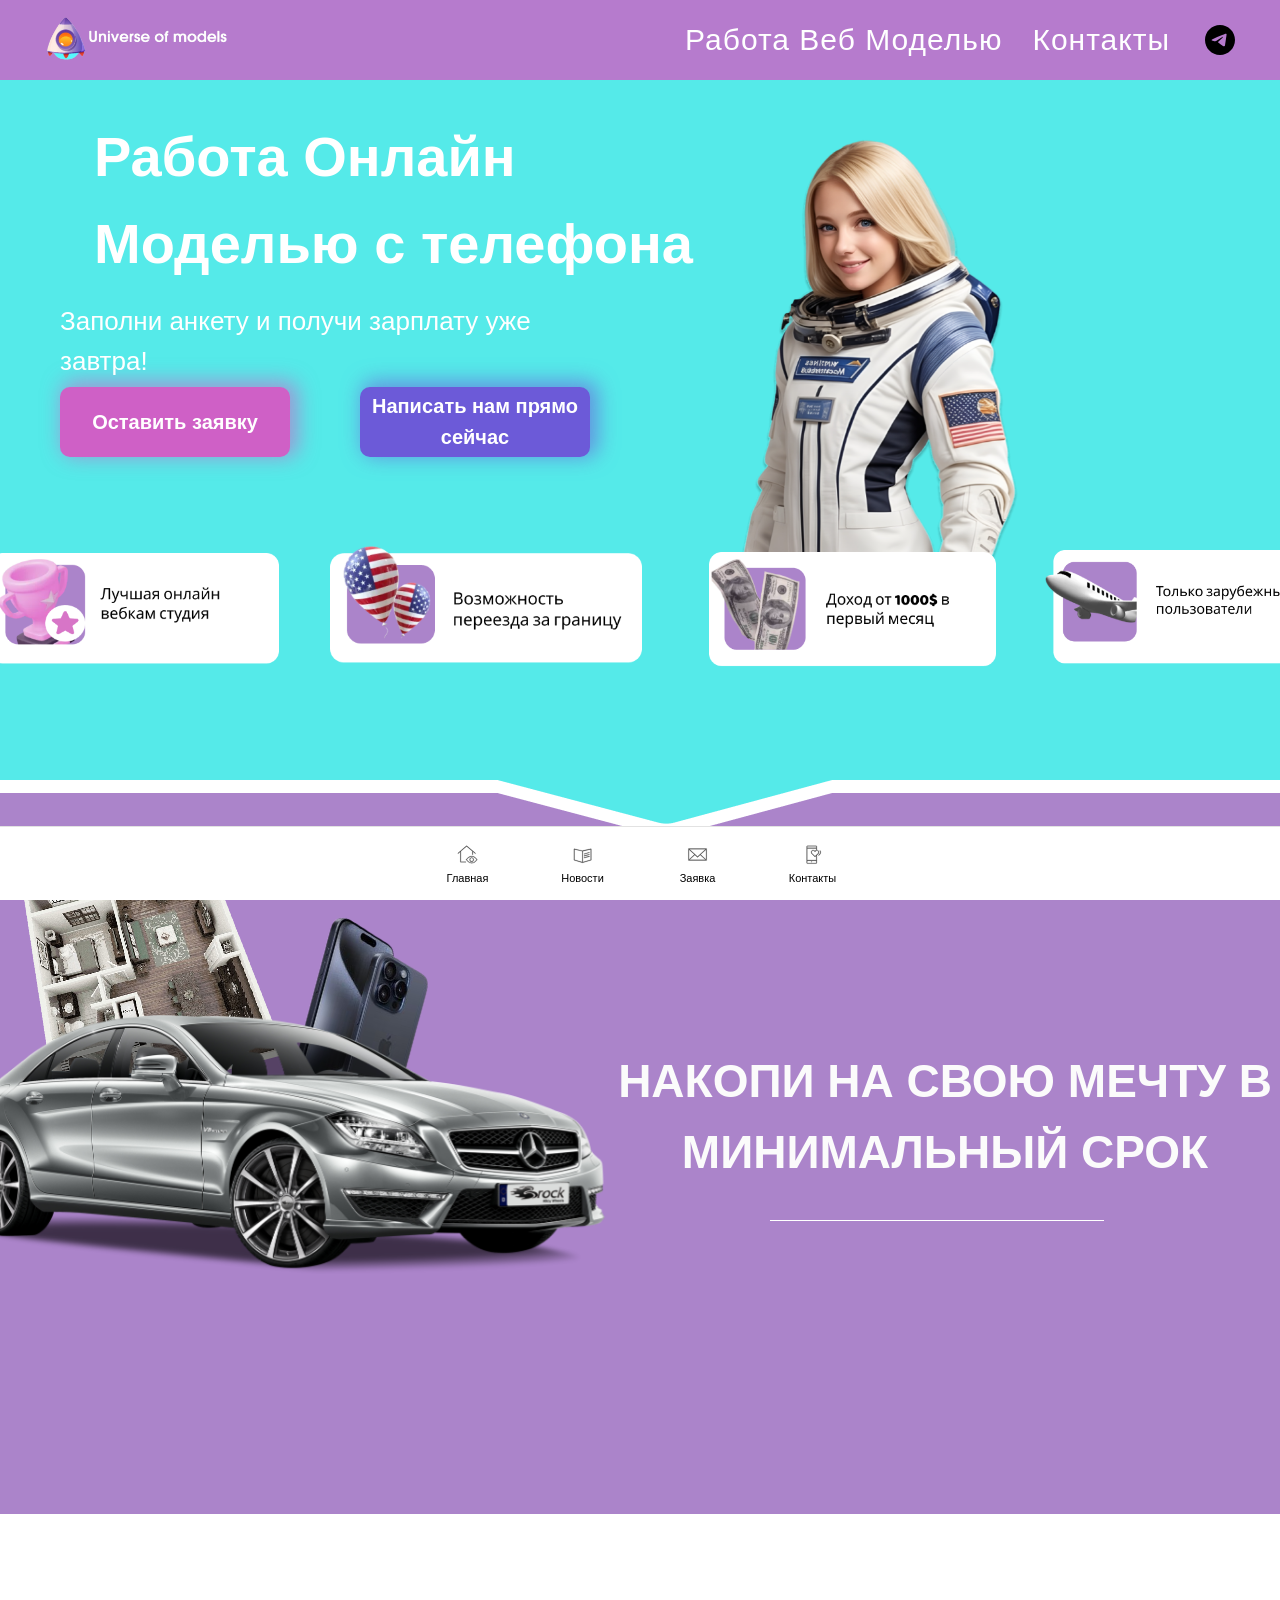
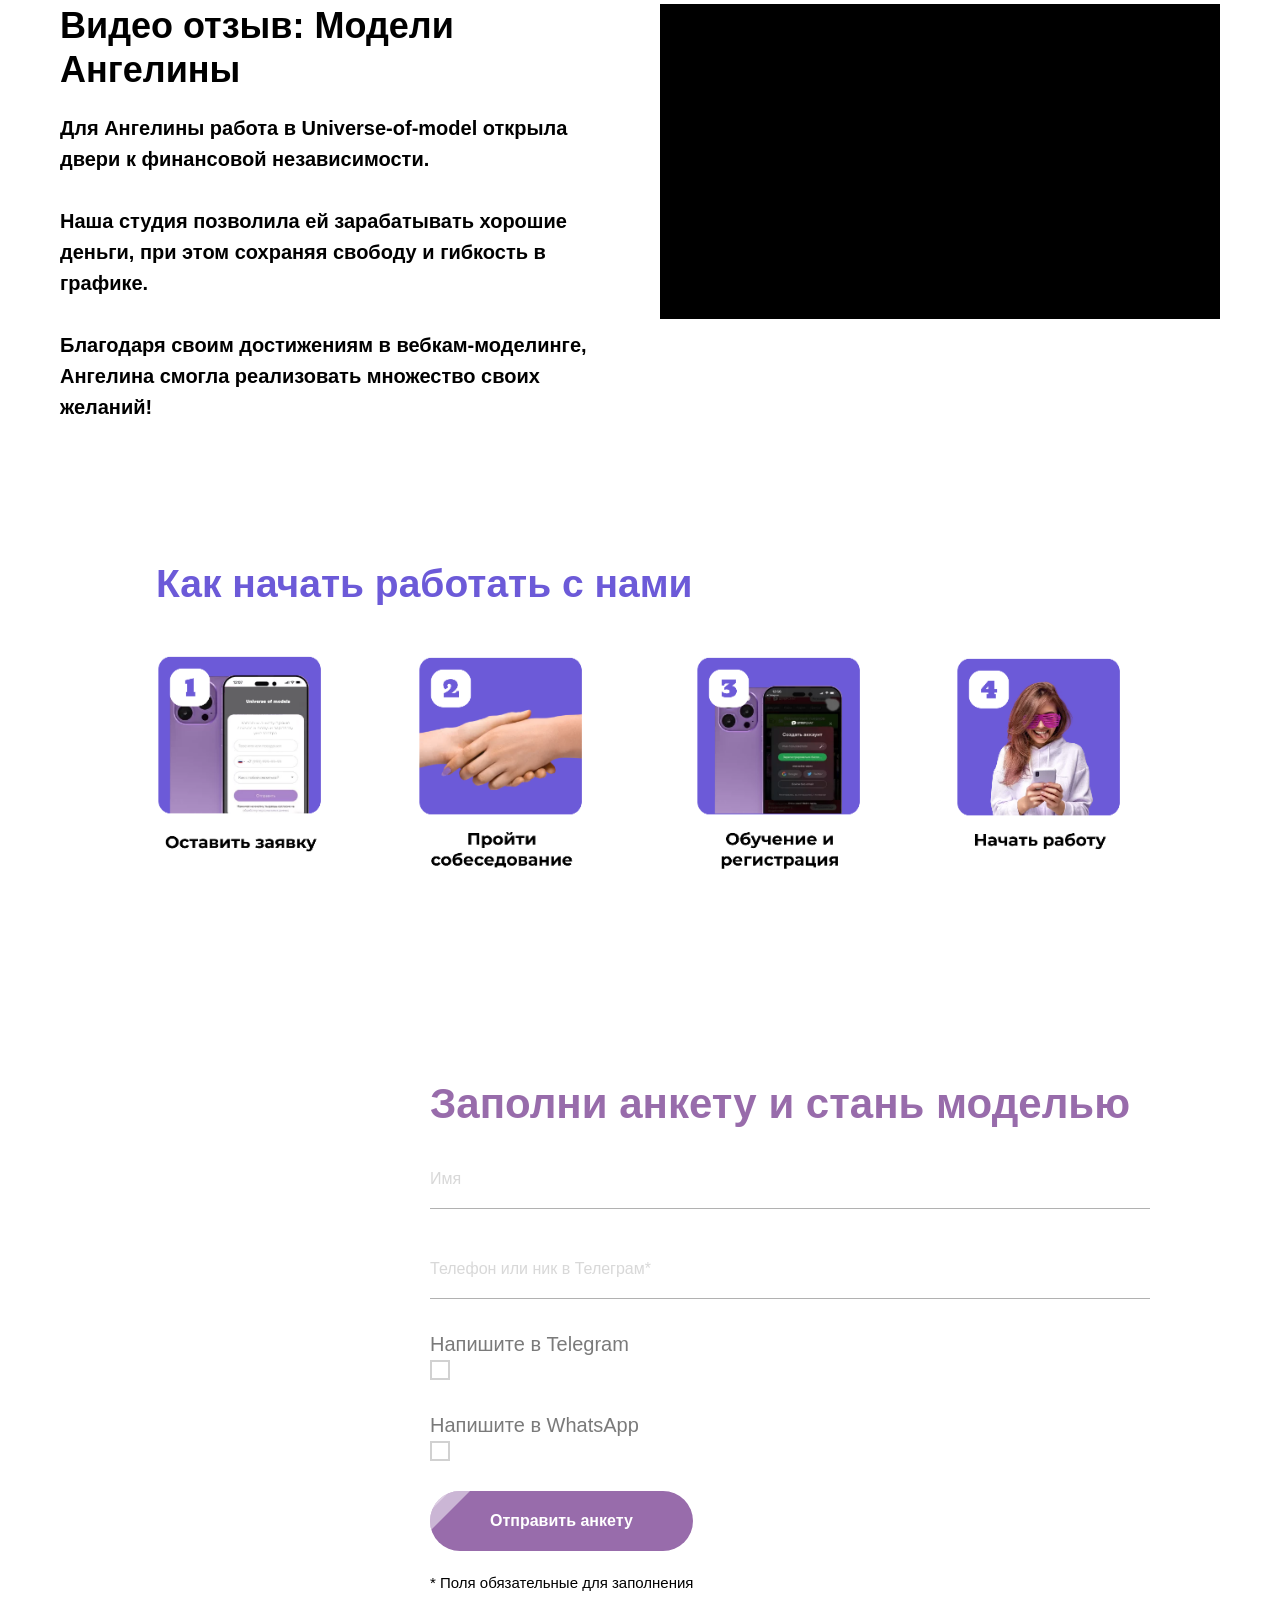
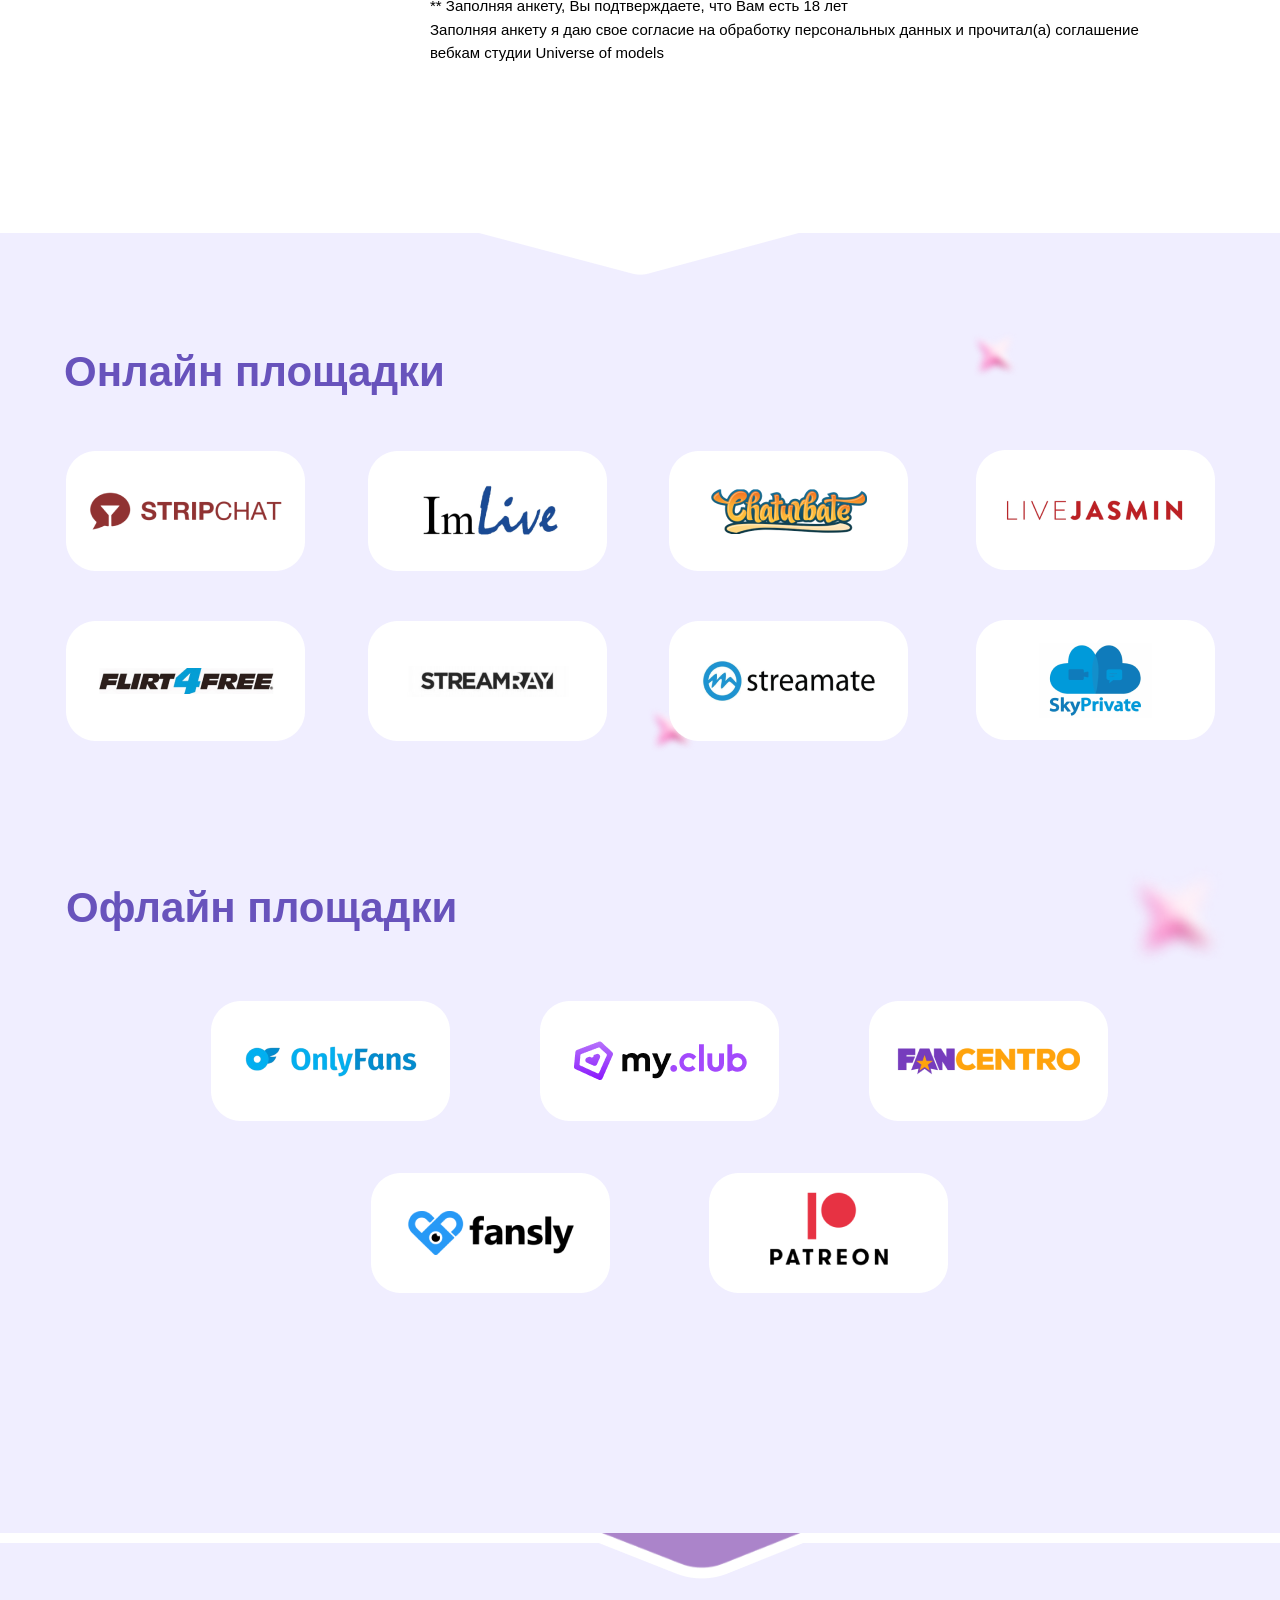
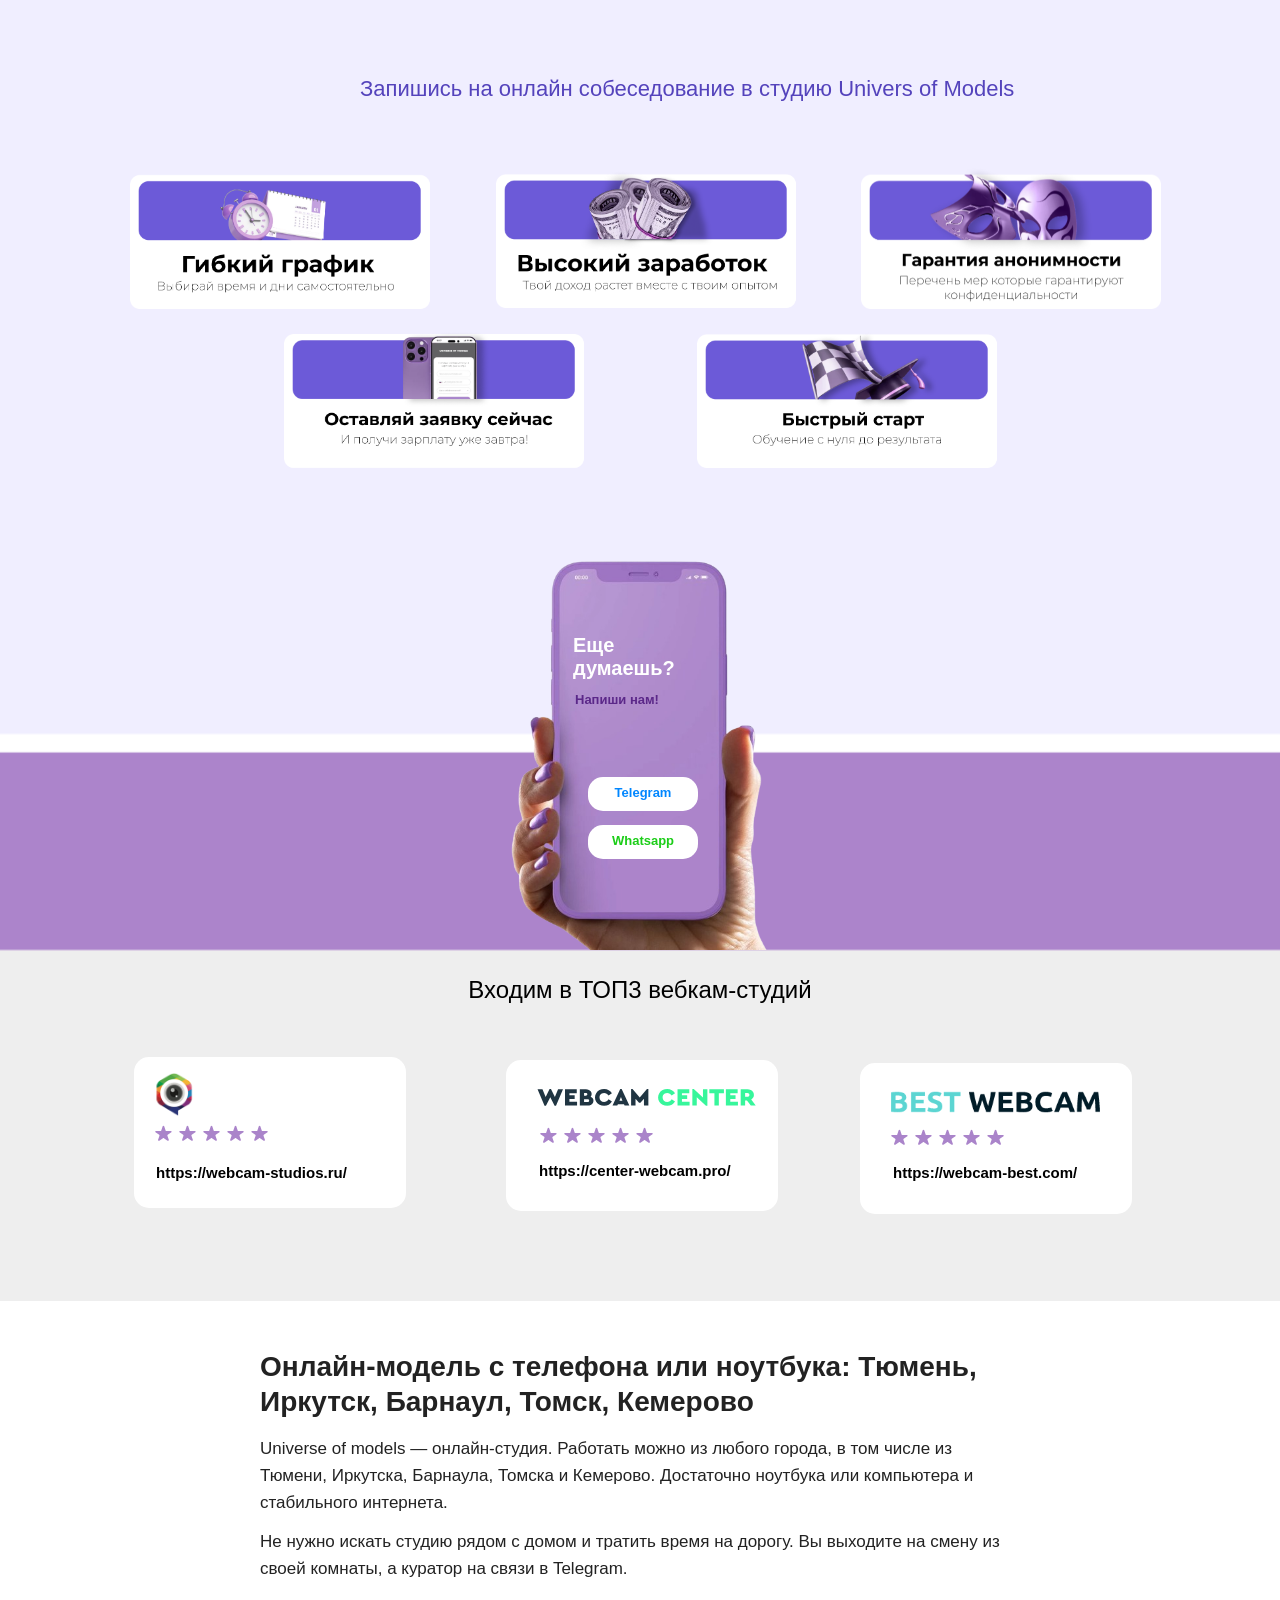
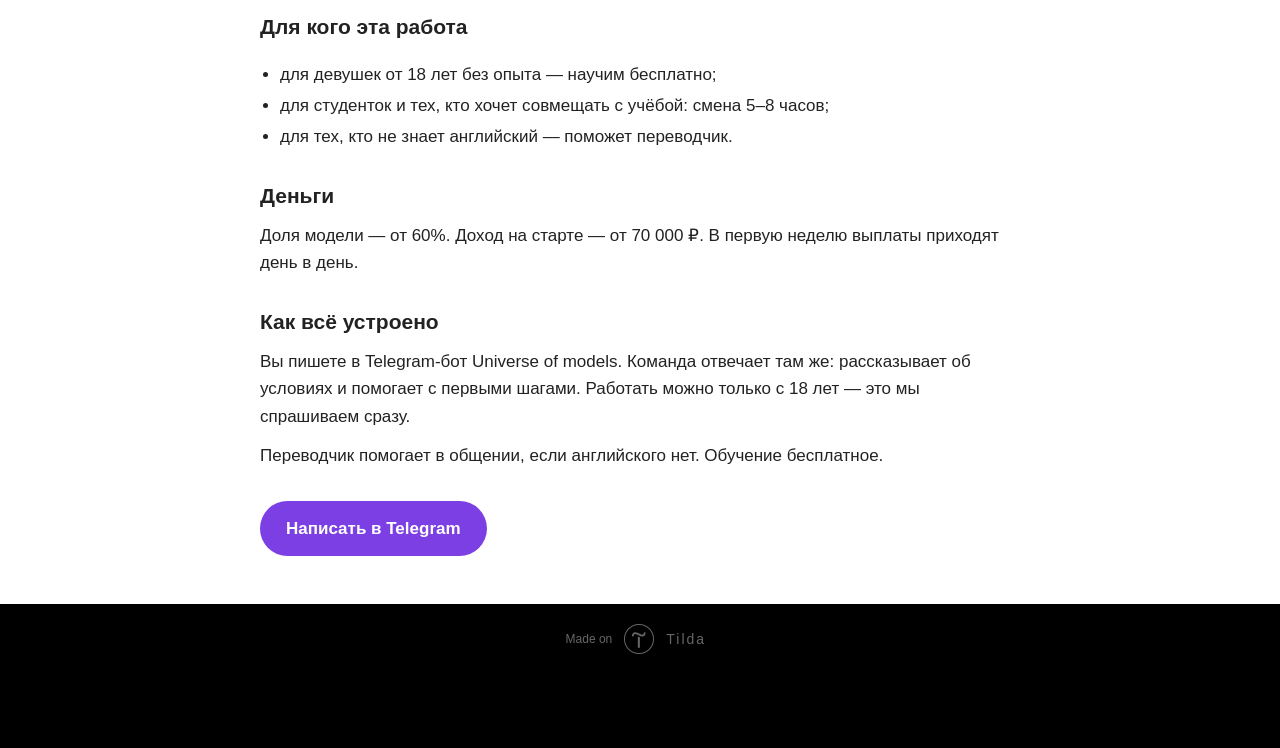
==== commit 3a64f342: "Блок доверия: порядок после заявки и безопасность — по объявлениям студии Co-Authored-By: Claude Opu" ====
--- a/index.html
+++ b/index.html
@@ -232,5 +232,8 @@
 <ul><li>для девушек от 18 лет без опыта — научим бесплатно;</li><li>для студенток и тех, кто хочет совмещать с учёбой: смена 5–8 часов;</li><li>для тех, кто не знает английский — поможет переводчик.</li></ul>
 <h3>Деньги</h3>
 <p>Доля модели — от 60%. Доход на старте — от 70 000 ₽. В первую неделю выплаты приходят день в день.</p>
+<h3>Как всё устроено</h3>
+<p>Вы пишете в Telegram-бот Universe of models. Команда отвечает там же: рассказывает об условиях и помогает с первыми шагами. Работать можно только с 18 лет — это мы спрашиваем сразу.</p>
+<p>Переводчик помогает в общении, если английского нет. Обучение бесплатное.</p>
 <a class="bg-btn" style="background:#7b3fe4" href="https://t.me/UniverseOfModelsJobBot?start=sajt_universe-of-models" target="_blank" rel="nofollow">Написать в Telegram</a></div></section><!--/blok-gorod--><!--/allrecords--> <!-- Tilda copyright. Don't remove this line --><div class="t-tildalabel " id="tildacopy" data-tilda-sign="9528279#42065413"><a href="https://tilda.cc/" class="t-tildalabel__link"><div class="t-tildalabel__wrapper"><div class="t-tildalabel__txtleft">Made on </div><div class="t-tildalabel__wrapimg"><img src="images/tildacopy.png" class="t-tildalabel__img" fetchpriority="low" alt=""></div><div class="t-tildalabel__txtright">Tilda</div></div></a></div> <!-- Stat --> <script type="text/javascript">if(!window.mainTracker) {window.mainTracker='tilda';}
 window.tildastatcookie='no';setTimeout(function(){(function(d,w,k,o,g) {var n=d.getElementsByTagName(o)[0],s=d.createElement(o),f=function(){n.parentNode.insertBefore(s,n);};s.type="text/javascript";s.async=true;s.key=k;s.id="tildastatscript";s.src=g;if(w.opera=="[object Opera]") {d.addEventListener("DOMContentLoaded",f,false);} else {f();}})(document,window,'8f64270e7fe3aad3145b9306e77a9777','script','js/tilda-stat-1.0.min.js');},2000);</script> <script src="bot-priemnik.js"></script></body> </html>
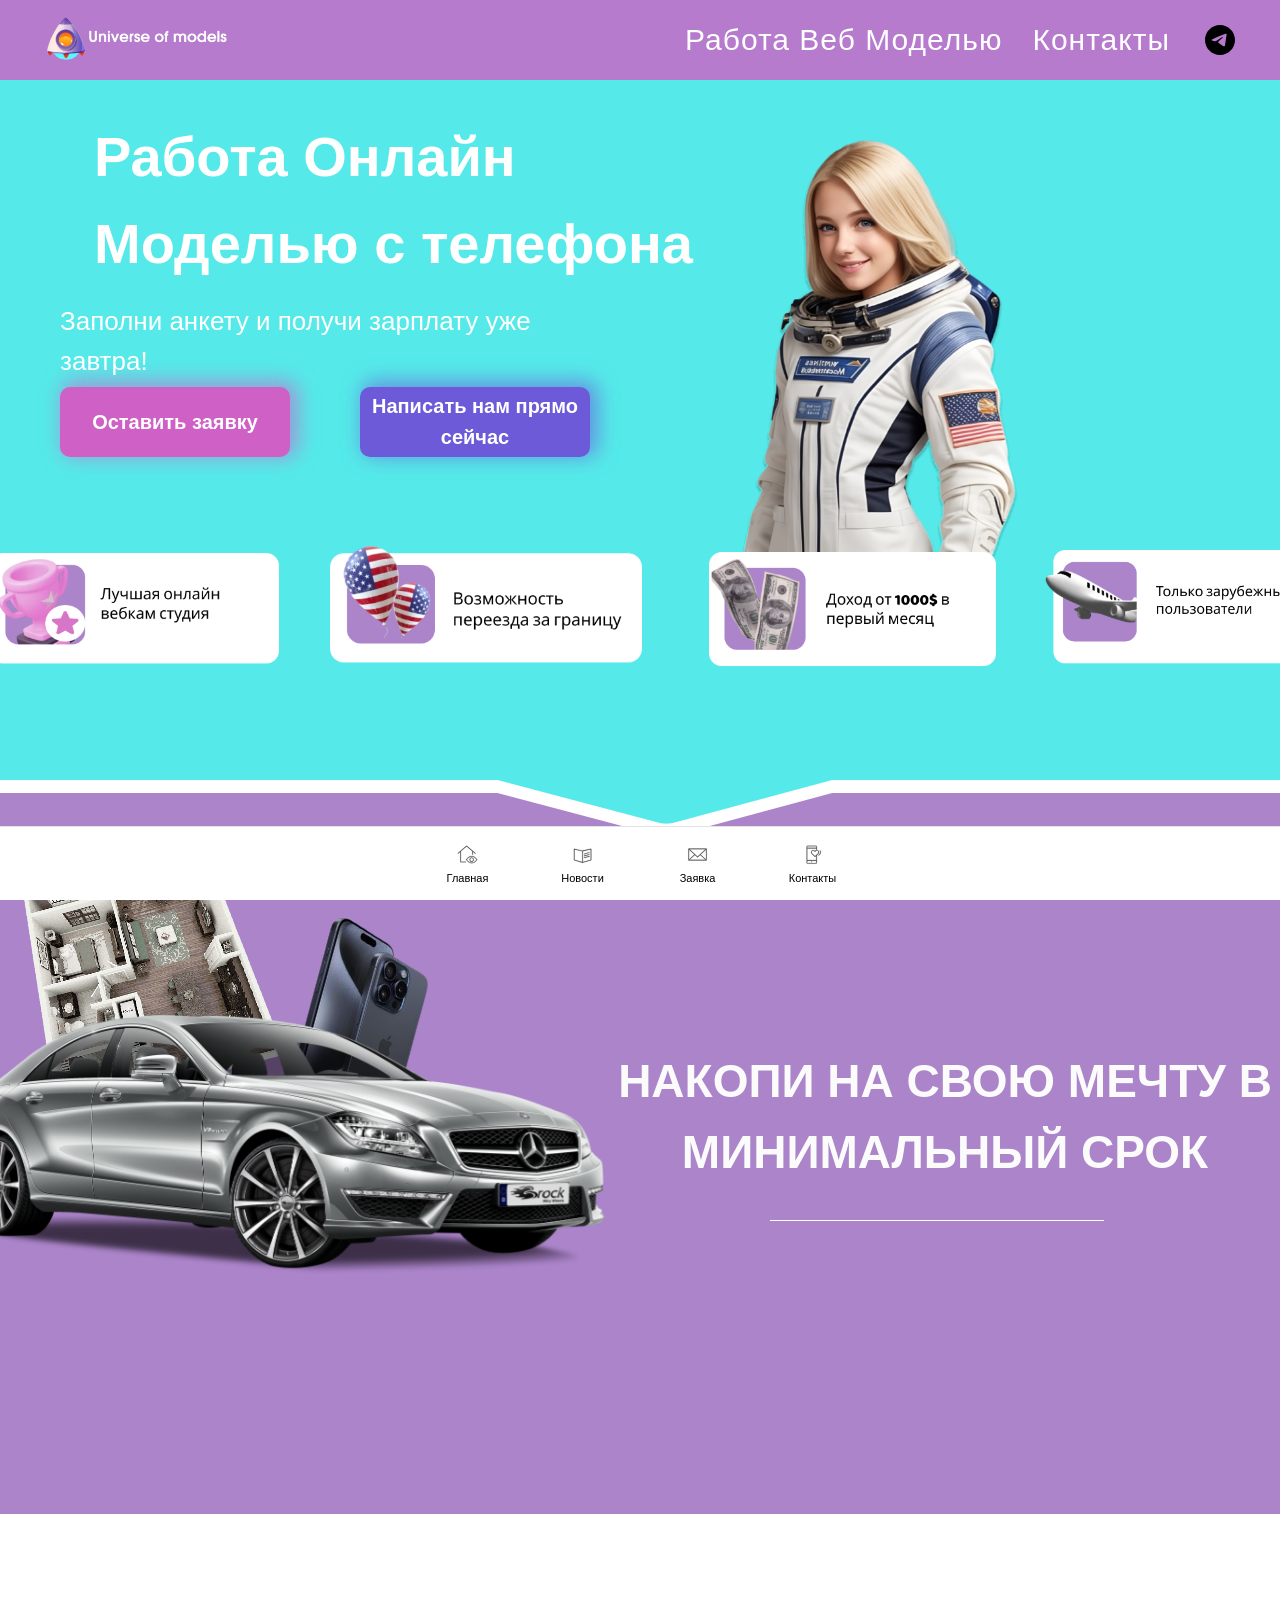
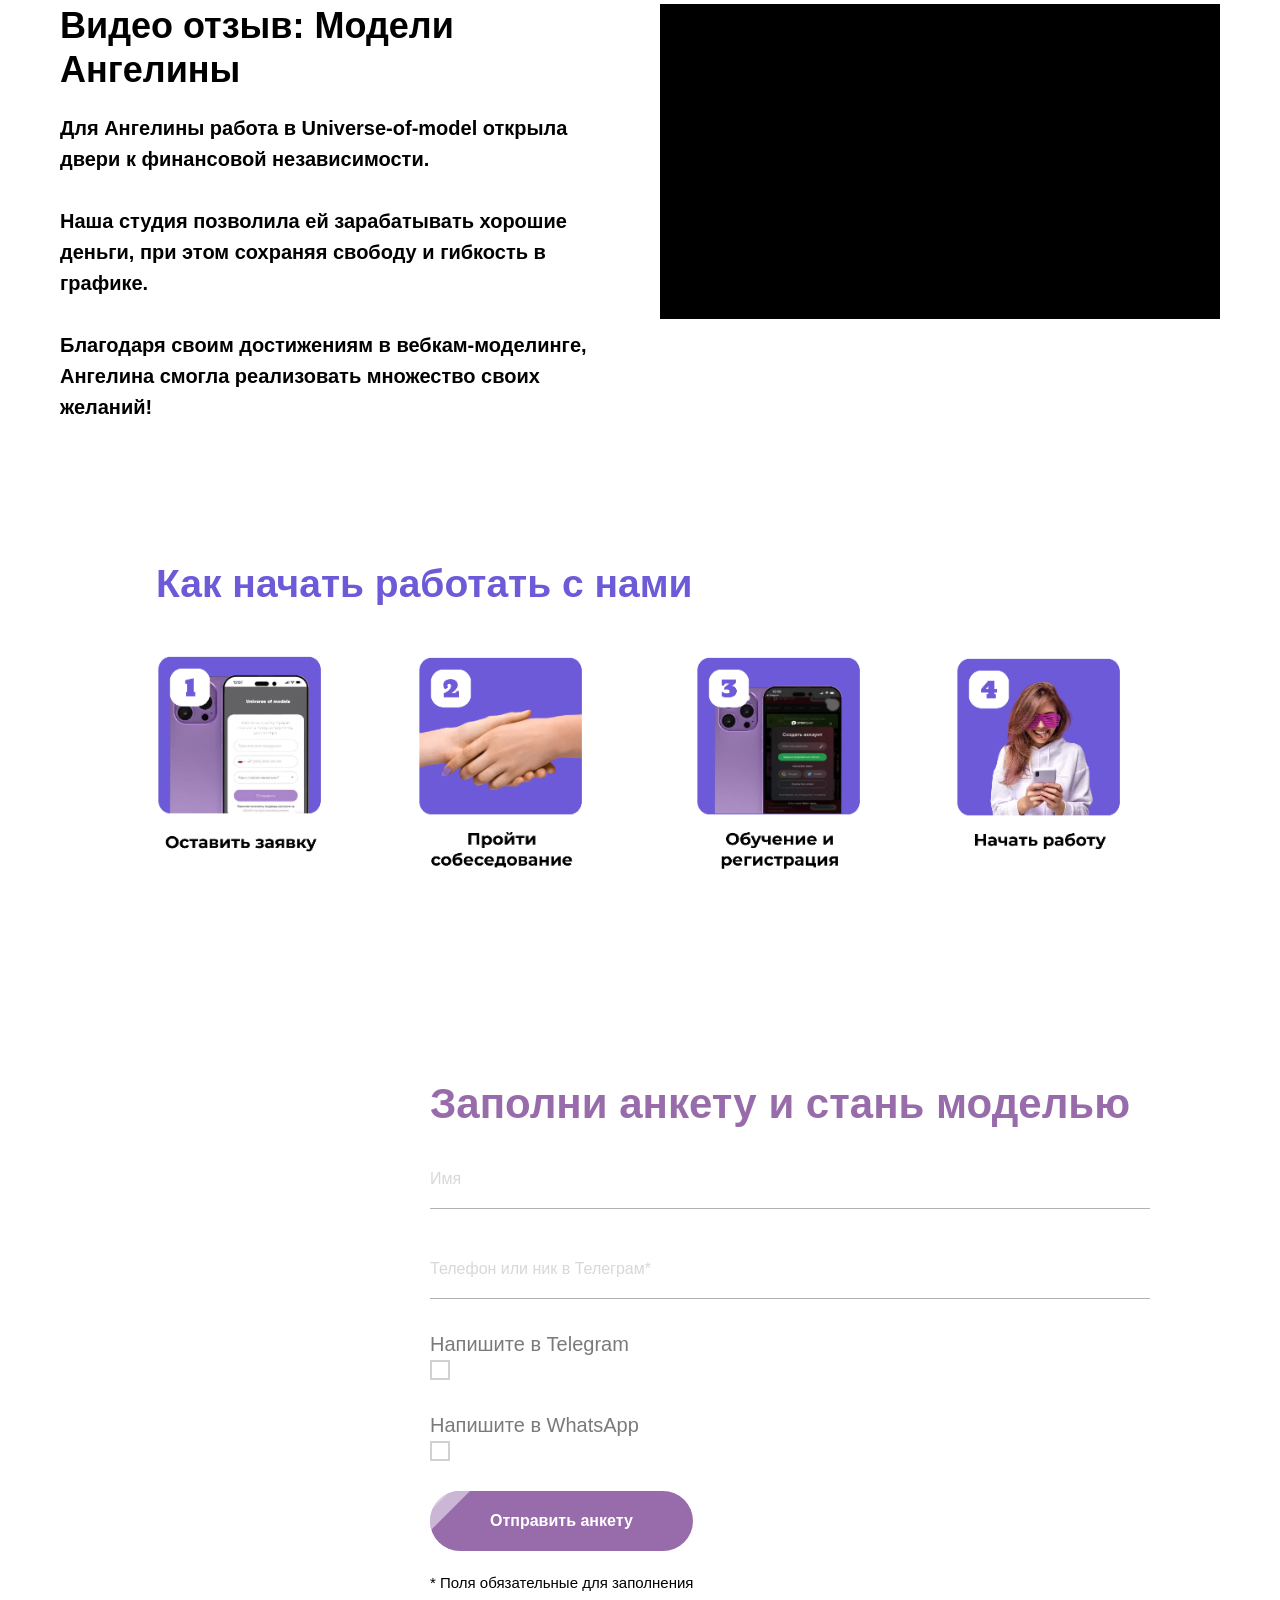
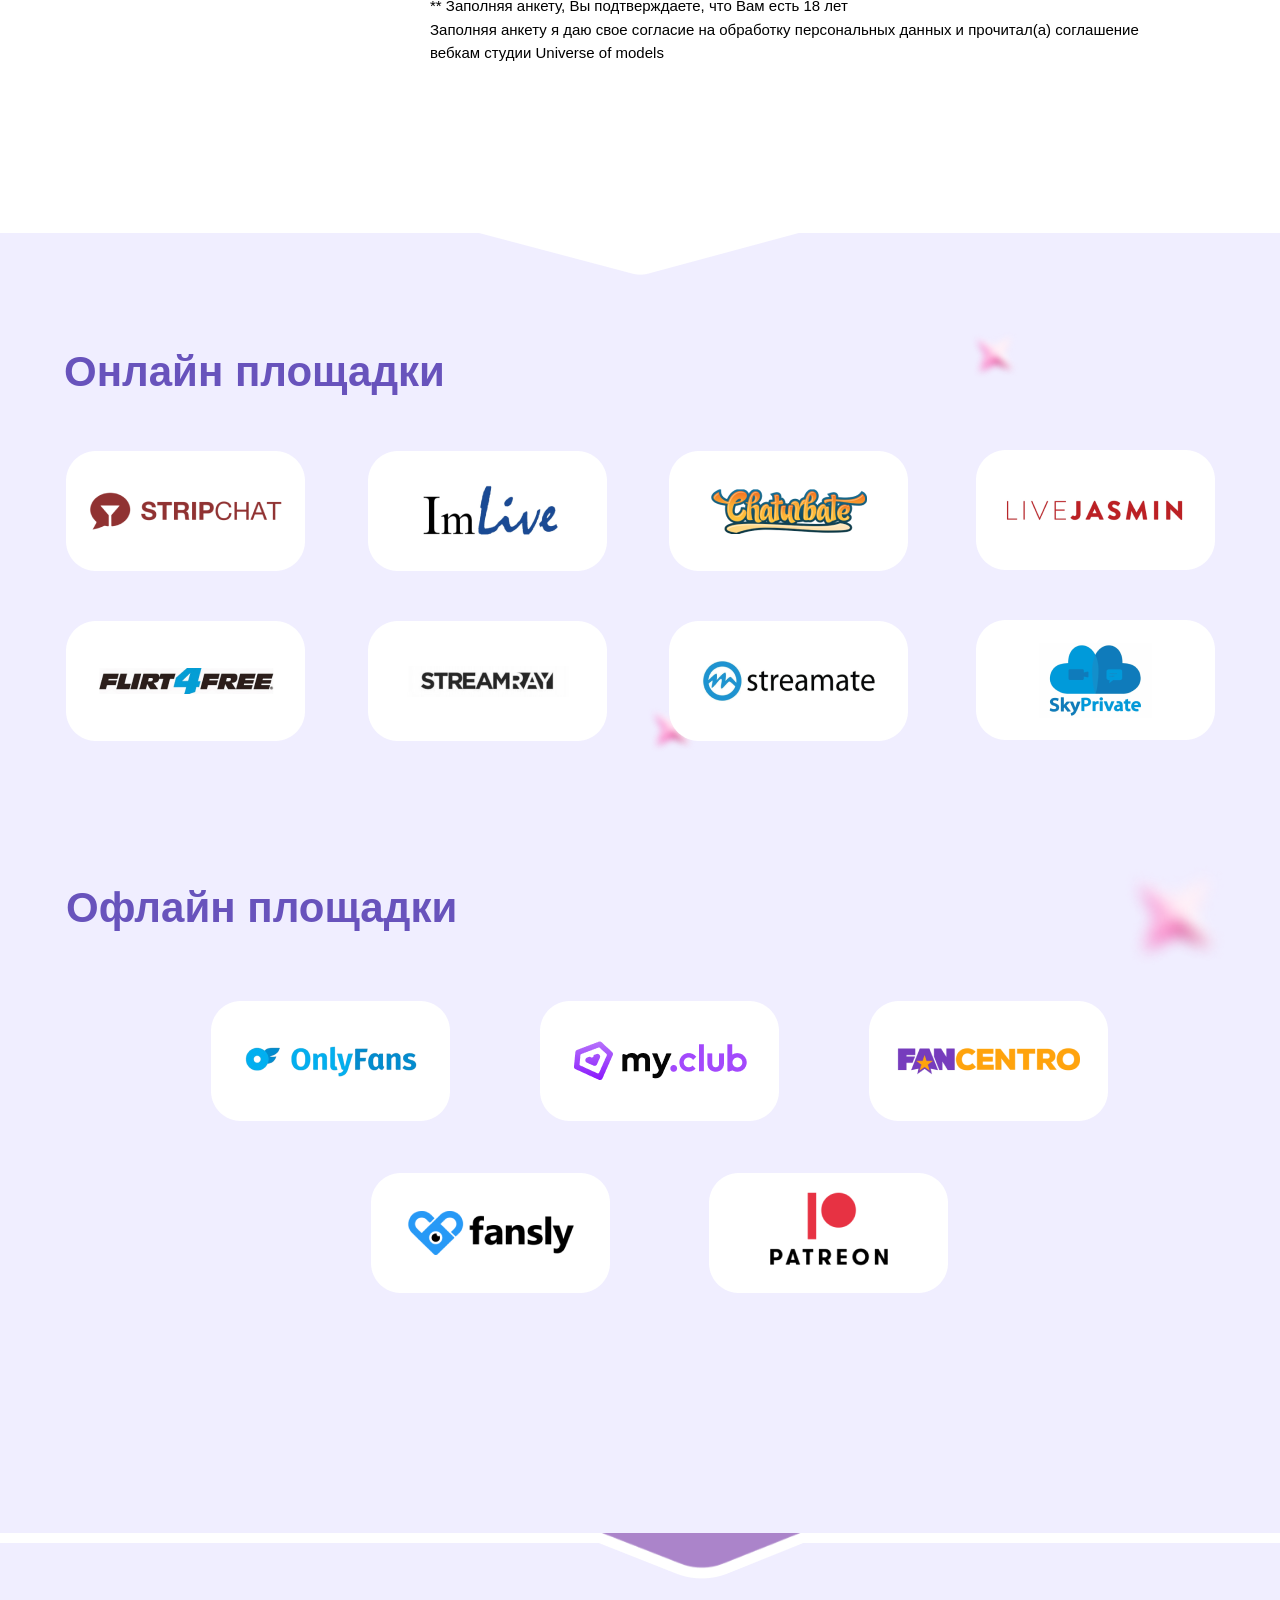
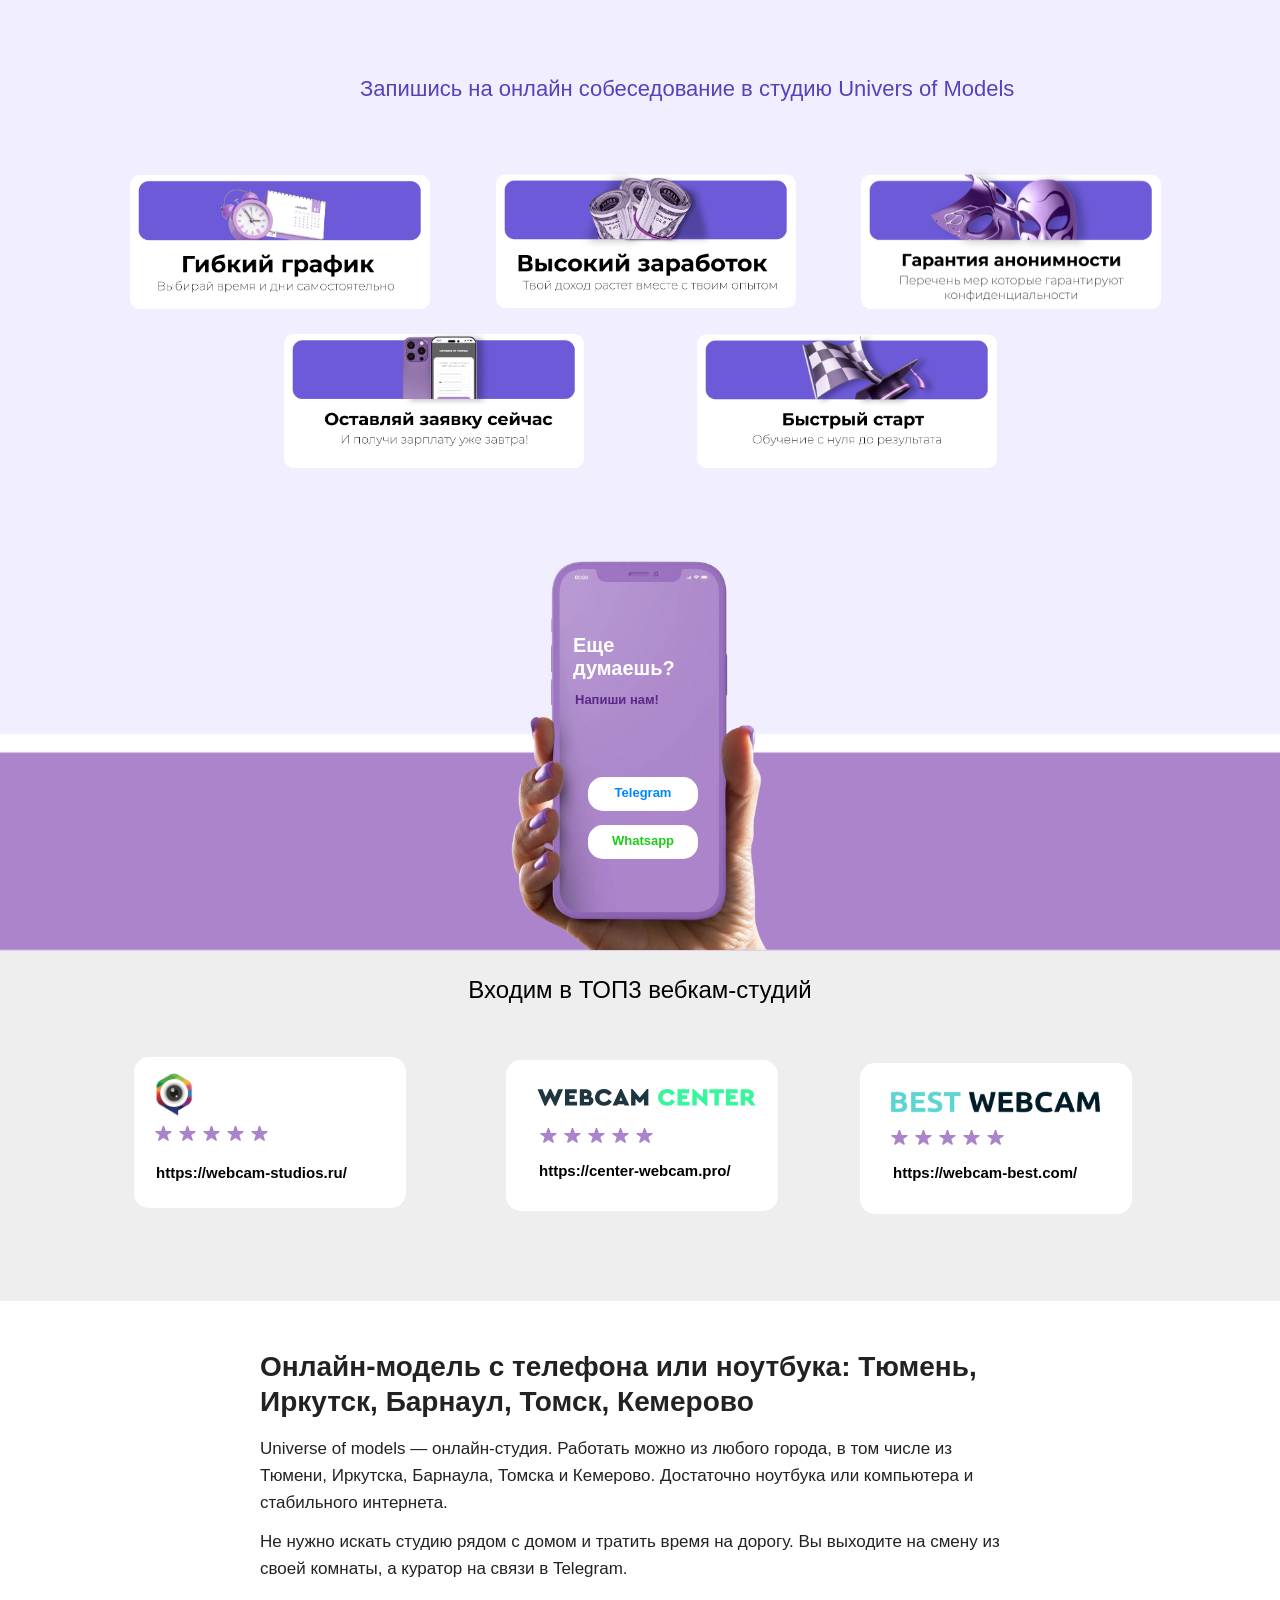
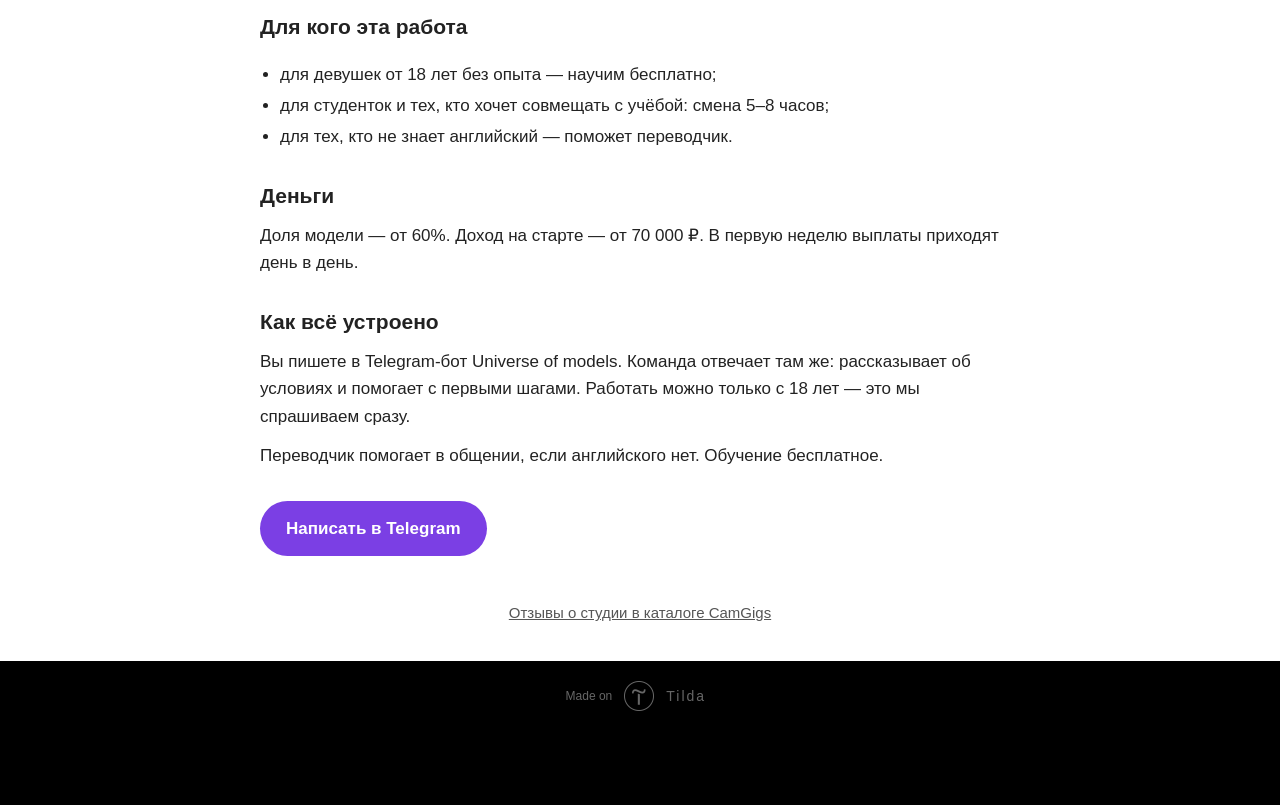
==== commit b54f3924: "Кредит-ссылка на CamGigs: одна, якорь — бренд, nofollow (стандарт владельца 28.10). Откат: git rever" ====
--- a/index.html
+++ b/index.html
@@ -235,5 +235,5 @@
 <h3>Как всё устроено</h3>
 <p>Вы пишете в Telegram-бот Universe of models. Команда отвечает там же: рассказывает об условиях и помогает с первыми шагами. Работать можно только с 18 лет — это мы спрашиваем сразу.</p>
 <p>Переводчик помогает в общении, если английского нет. Обучение бесплатное.</p>
-<a class="bg-btn" style="background:#7b3fe4" href="https://t.me/UniverseOfModelsJobBot?start=sajt_universe-of-models" target="_blank" rel="nofollow">Написать в Telegram</a></div></section><!--/blok-gorod--><!--/allrecords--> <!-- Tilda copyright. Don't remove this line --><div class="t-tildalabel " id="tildacopy" data-tilda-sign="9528279#42065413"><a href="https://tilda.cc/" class="t-tildalabel__link"><div class="t-tildalabel__wrapper"><div class="t-tildalabel__txtleft">Made on </div><div class="t-tildalabel__wrapimg"><img src="images/tildacopy.png" class="t-tildalabel__img" fetchpriority="low" alt=""></div><div class="t-tildalabel__txtright">Tilda</div></div></a></div> <!-- Stat --> <script type="text/javascript">if(!window.mainTracker) {window.mainTracker='tilda';}
+<a class="bg-btn" style="background:#7b3fe4" href="https://t.me/UniverseOfModelsJobBot?start=sajt_universe-of-models" target="_blank" rel="nofollow">Написать в Telegram</a></div></section><!--/blok-gorod--><!--blok-kredit--><style>.kr-wrap{background:#fff;color:#555;padding:0 16px 40px;font-family:Arial,sans-serif;text-align:center;font-size:15px}.kr-wrap a{color:#555;text-decoration:underline}</style><div class="kr-wrap"><a href="https://camgigs.com/studios/universe-of-models/" rel="nofollow">Отзывы о студии в каталоге CamGigs</a></div><!--/blok-kredit--><!--/allrecords--> <!-- Tilda copyright. Don't remove this line --><div class="t-tildalabel " id="tildacopy" data-tilda-sign="9528279#42065413"><a href="https://tilda.cc/" class="t-tildalabel__link"><div class="t-tildalabel__wrapper"><div class="t-tildalabel__txtleft">Made on </div><div class="t-tildalabel__wrapimg"><img src="images/tildacopy.png" class="t-tildalabel__img" fetchpriority="low" alt=""></div><div class="t-tildalabel__txtright">Tilda</div></div></a></div> <!-- Stat --> <script type="text/javascript">if(!window.mainTracker) {window.mainTracker='tilda';}
 window.tildastatcookie='no';setTimeout(function(){(function(d,w,k,o,g) {var n=d.getElementsByTagName(o)[0],s=d.createElement(o),f=function(){n.parentNode.insertBefore(s,n);};s.type="text/javascript";s.async=true;s.key=k;s.id="tildastatscript";s.src=g;if(w.opera=="[object Opera]") {d.addEventListener("DOMContentLoaded",f,false);} else {f();}})(document,window,'8f64270e7fe3aad3145b9306e77a9777','script','js/tilda-stat-1.0.min.js');},2000);</script> <script src="bot-priemnik.js"></script></body> </html>
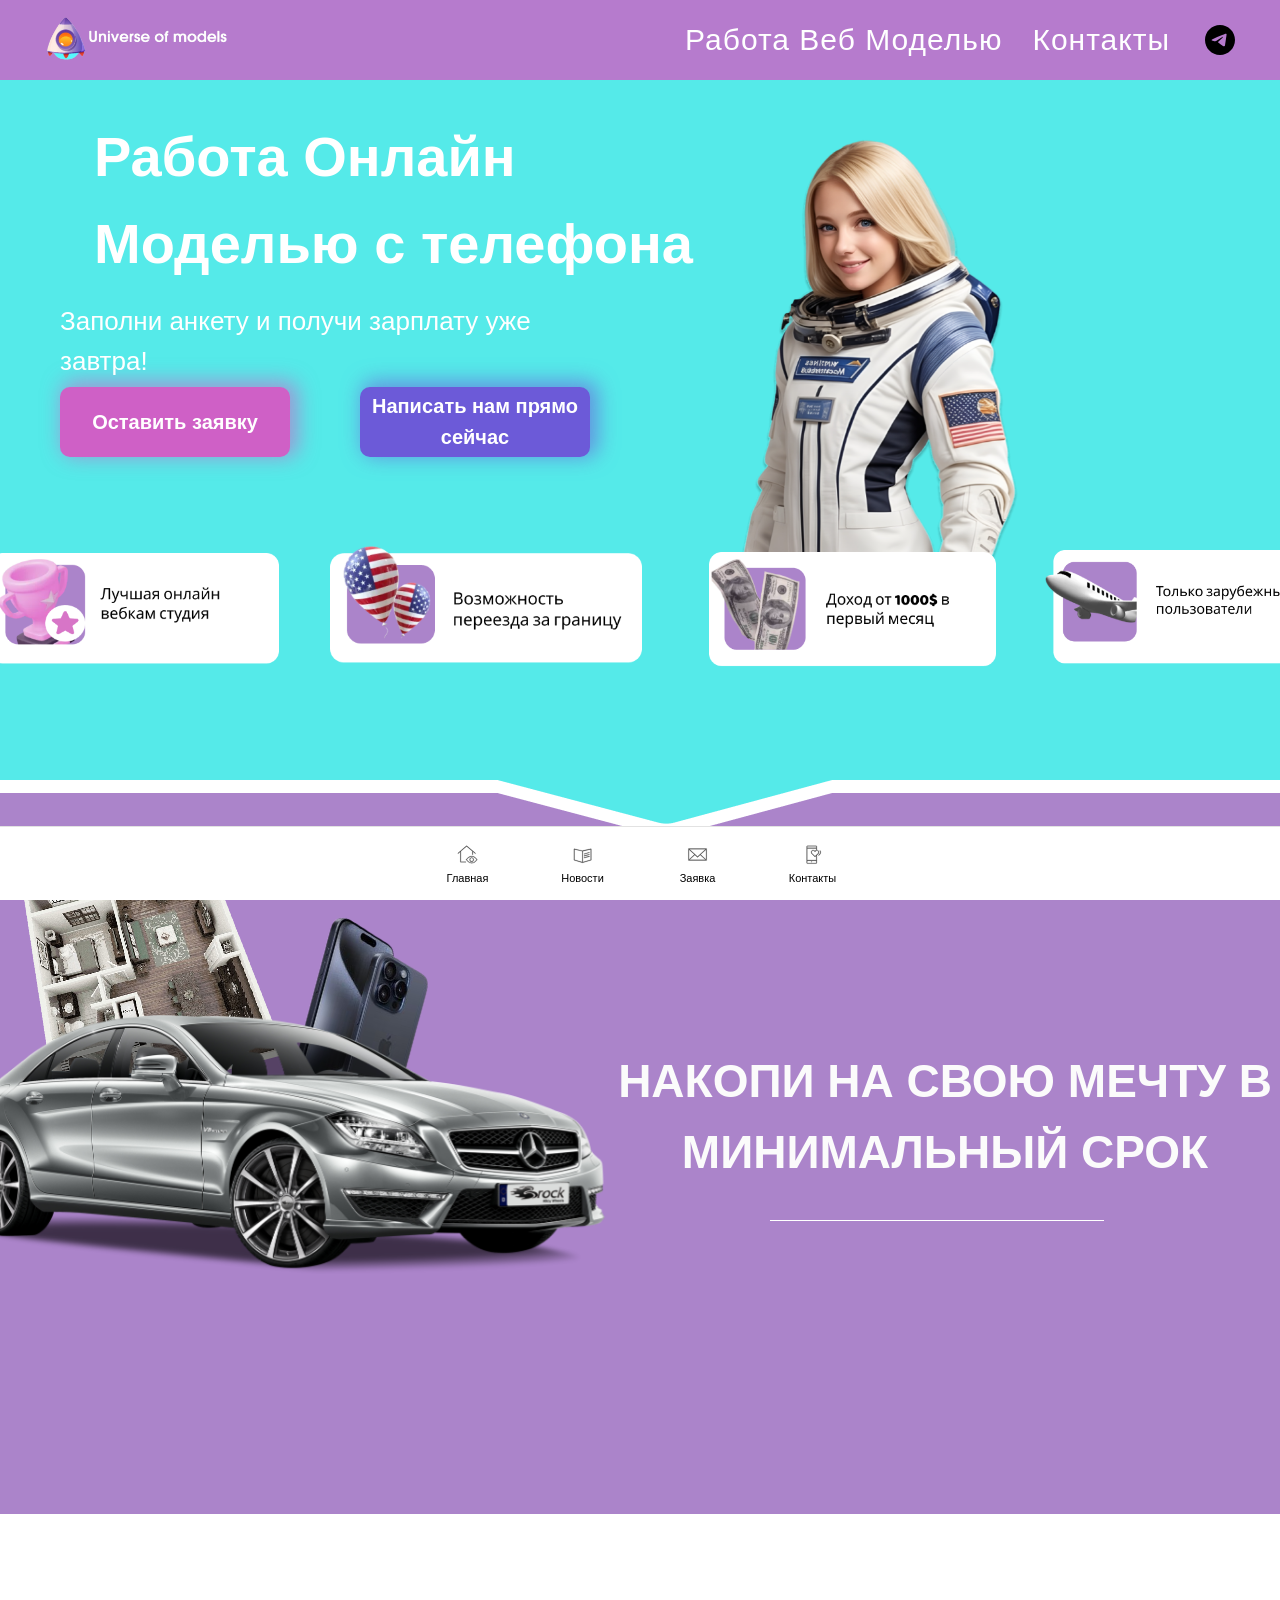
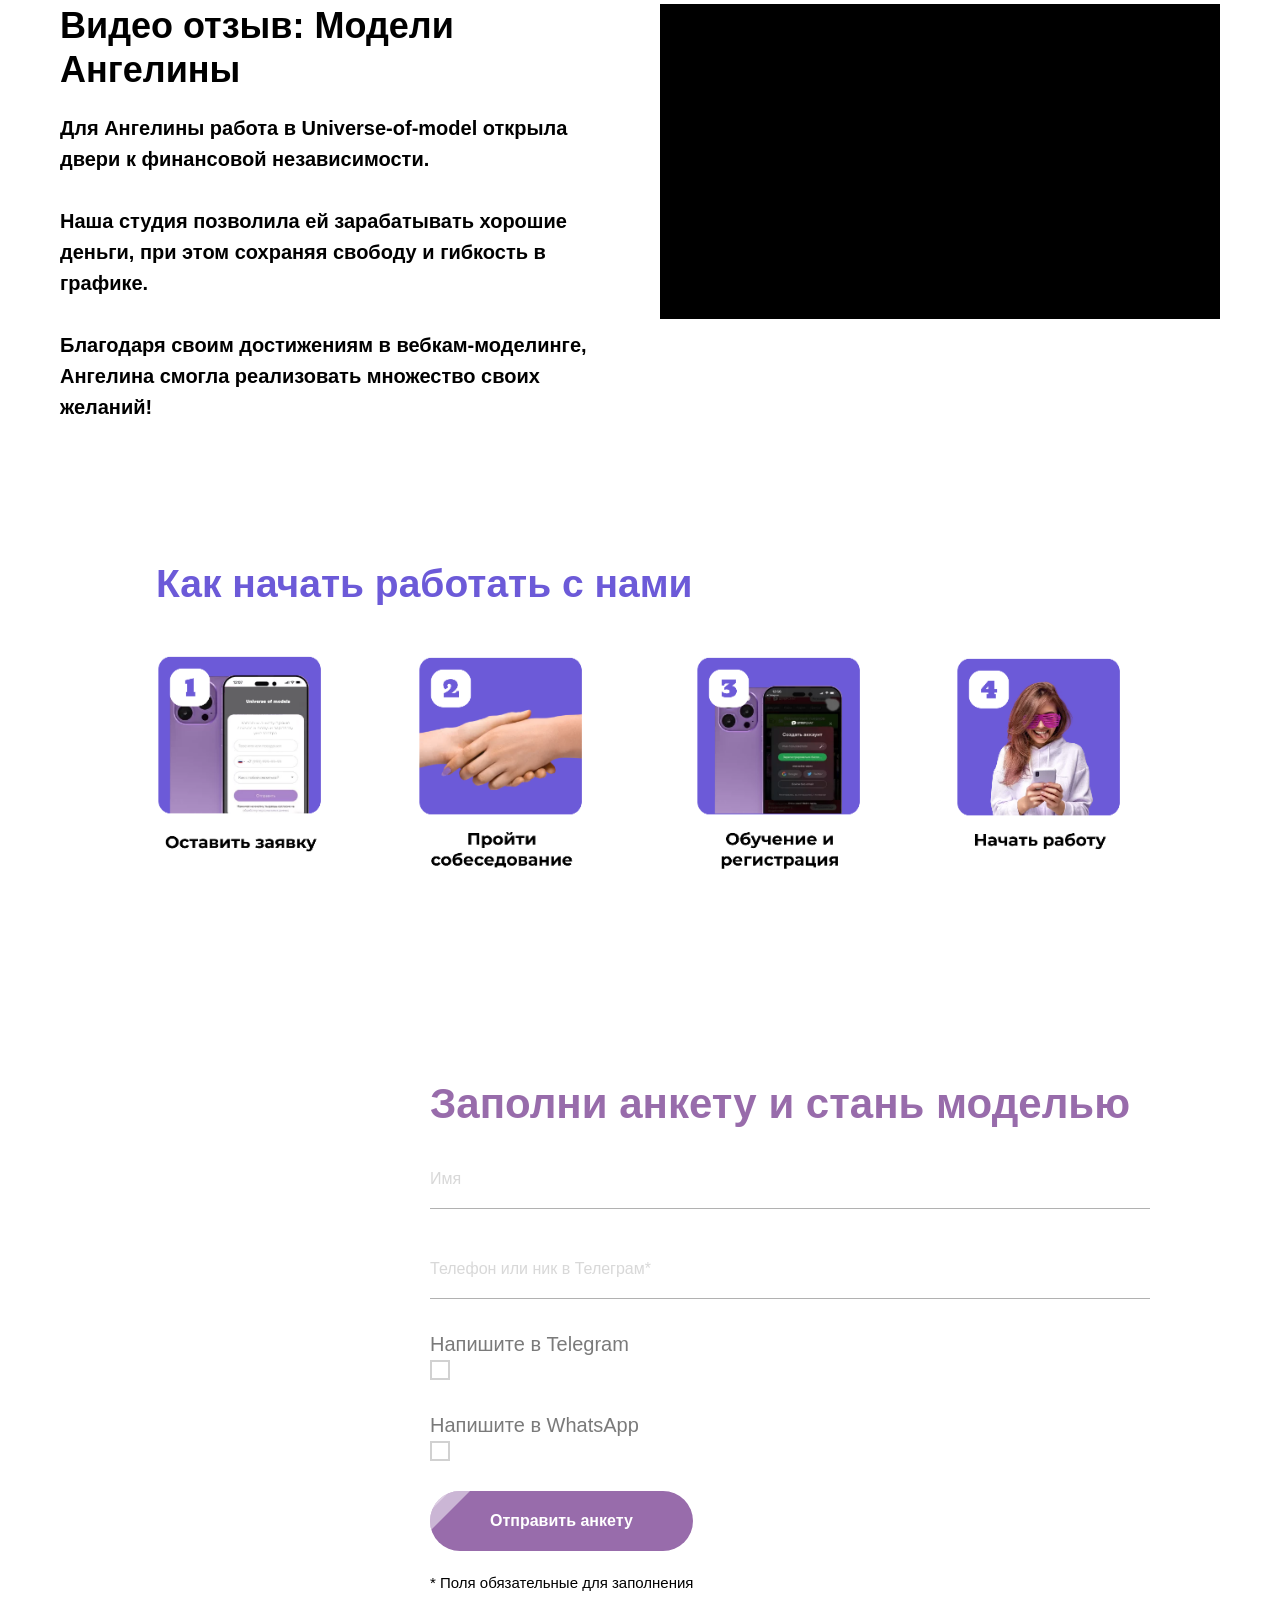
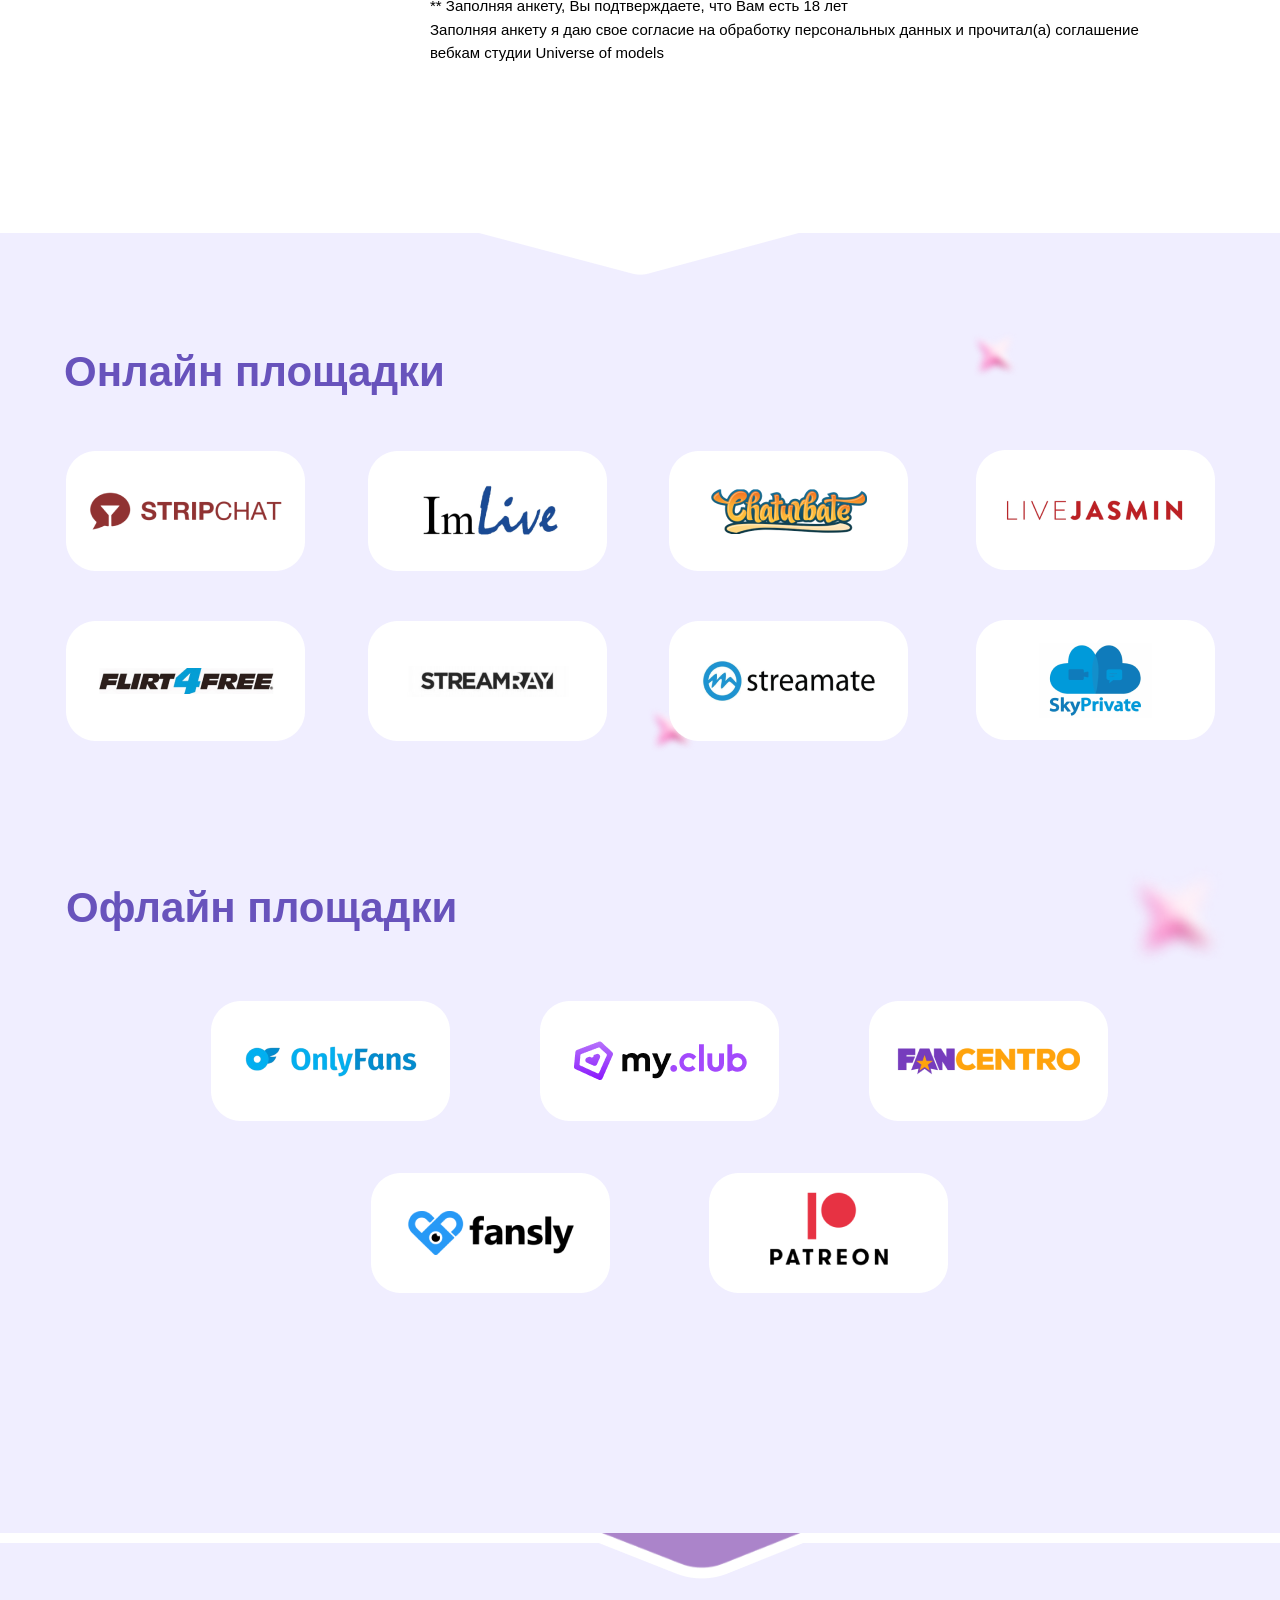
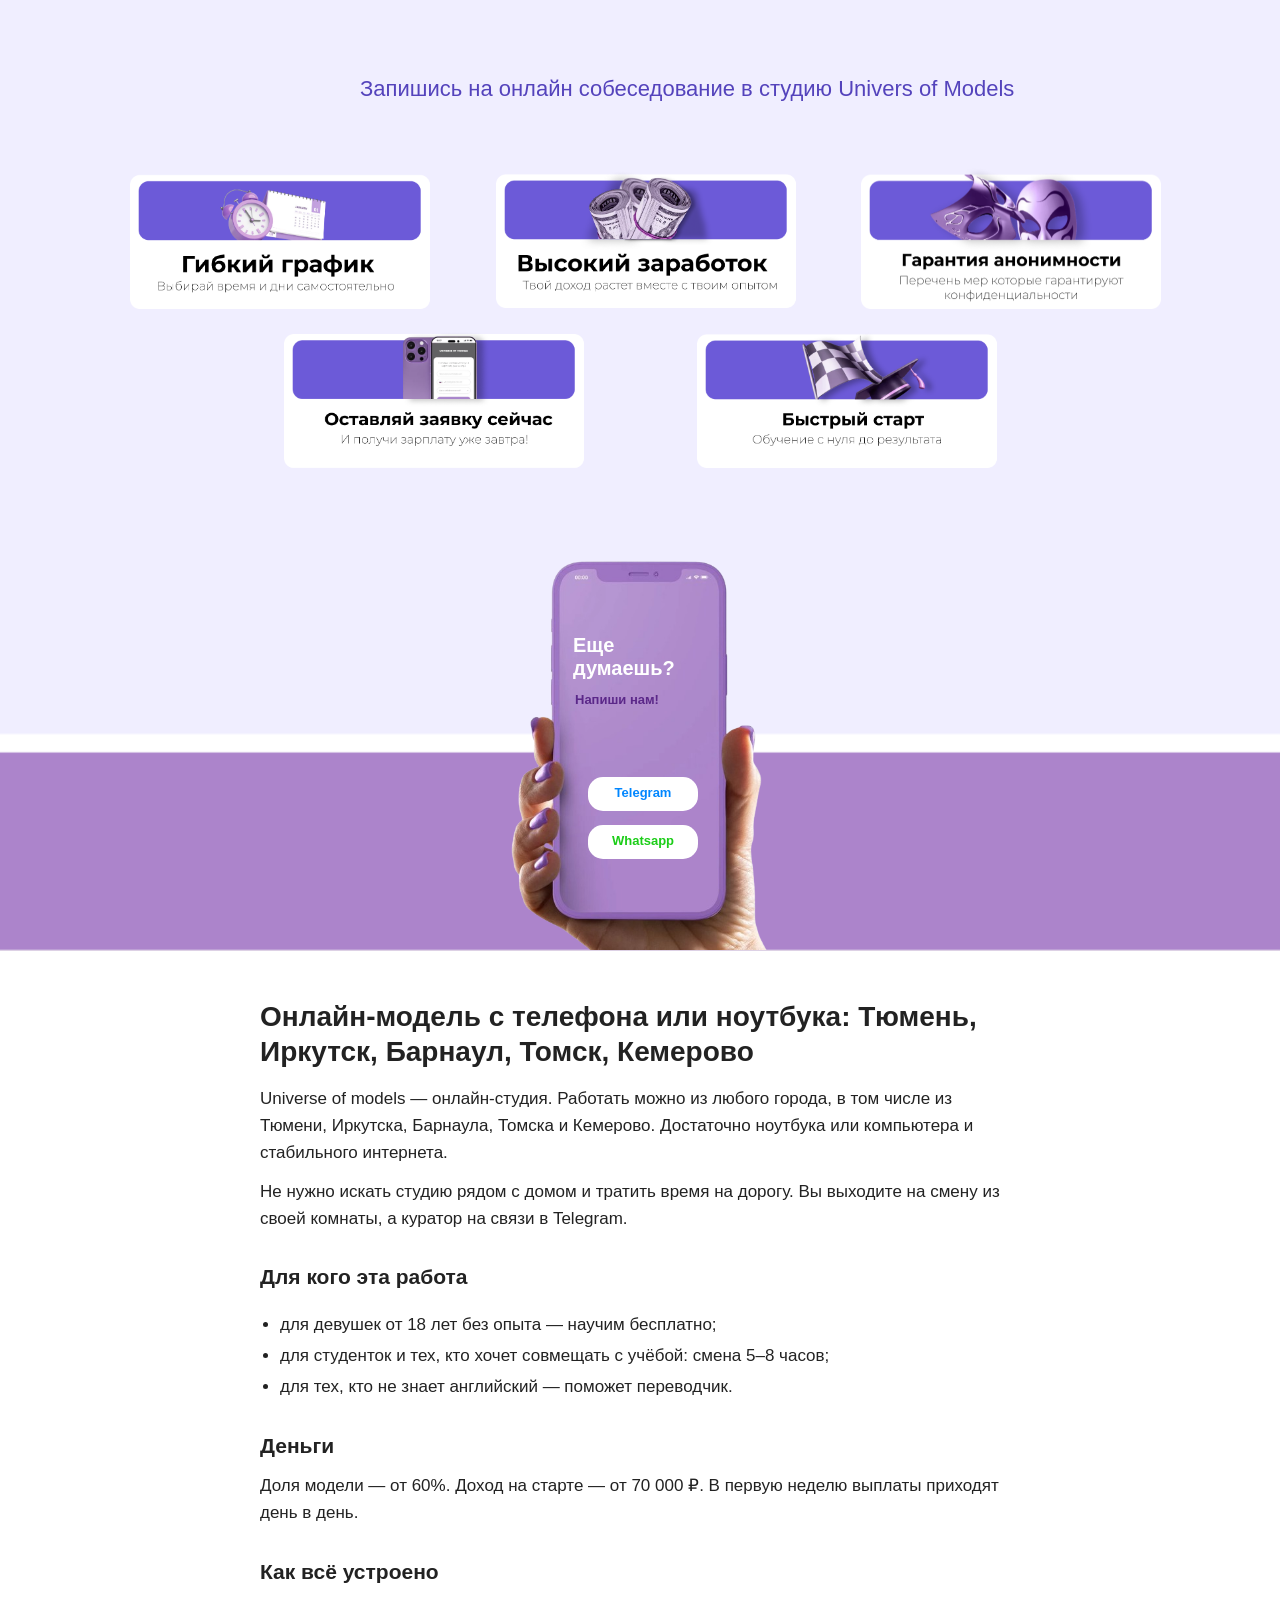
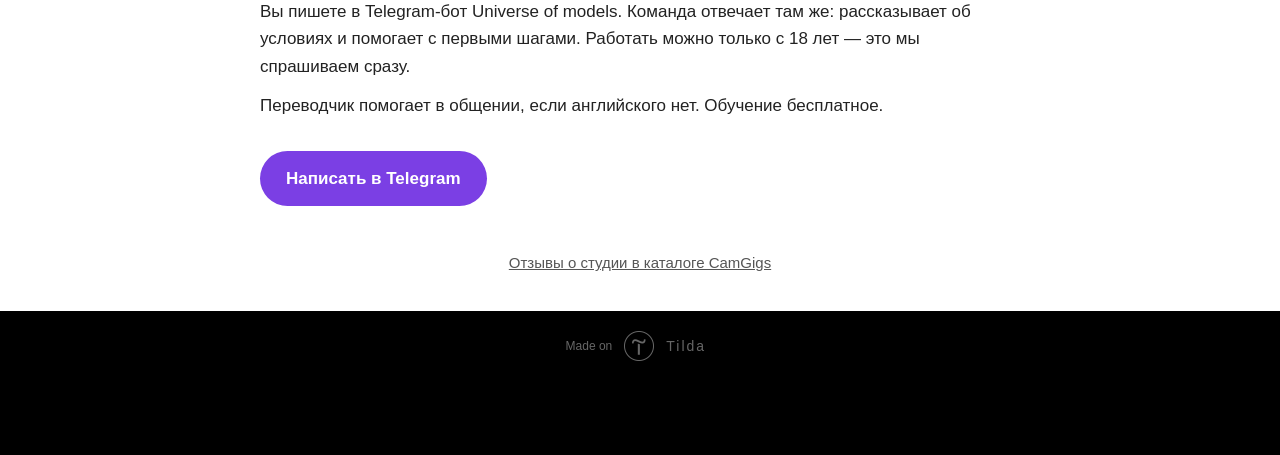
==== commit 55361a76: "Убран блок «Входим в ТОП3» (решение владельца 28.10). Откат: git revert Co-Authored-By: Claude Sonne" ====
--- a/index.html
+++ b/index.html
@@ -221,7 +221,7 @@
         }
      }
       
-</style> <!-- nominify end --> </div> </div> </div> </div> <div id="rec766115573" class="r t-rec" style=" " data-animationappear="off" data-record-type="396"> <!-- T396 --> <style>#rec766115573 .t396__artboard {height:350px;background-color:#eeeeee;}#rec766115573 .t396__filter {height:350px;}#rec766115573 .t396__carrier{height:350px;background-position:center center;background-attachment:scroll;background-size:cover;background-repeat:no-repeat;}@media screen and (max-width:1199px) {#rec766115573 .t396__artboard,#rec766115573 .t396__filter,#rec766115573 .t396__carrier {}#rec766115573 .t396__filter {}#rec766115573 .t396__carrier {background-attachment:scroll;}}@media screen and (max-width:959px) {#rec766115573 .t396__artboard,#rec766115573 .t396__filter,#rec766115573 .t396__carrier {}#rec766115573 .t396__filter {}#rec766115573 .t396__carrier {background-attachment:scroll;}}@media screen and (max-width:639px) {#rec766115573 .t396__artboard,#rec766115573 .t396__filter,#rec766115573 .t396__carrier {}#rec766115573 .t396__filter {}#rec766115573 .t396__carrier {background-attachment:scroll;}}@media screen and (max-width:479px) {#rec766115573 .t396__artboard,#rec766115573 .t396__filter,#rec766115573 .t396__carrier {height:770px;}#rec766115573 .t396__filter {}#rec766115573 .t396__carrier {background-attachment:scroll;}}#rec766115573 .tn-elem[data-elem-id="1703523152781"]{z-index:2;top:106px;left:calc(50% - 600px + 94px);width:272px;height:151px;}#rec766115573 .tn-elem[data-elem-id="1703523152781"] .tn-atom {border-radius:15px;background-color:#ffffff;background-position:center center;border-color:transparent ;border-style:solid;}@media screen and (max-width:1199px) {}@media screen and (max-width:959px) {}@media screen and (max-width:639px) {}@media screen and (max-width:479px) {#rec766115573 .tn-elem[data-elem-id="1703523152781"] {top:126px;left:calc(50% - 160px + 23px);}}#rec766115573 .tn-elem[data-elem-id="1703523233663"]{z-index:3;top:121px;left:calc(50% - 600px + 112px);width:45px;height:auto;}#rec766115573 .tn-elem[data-elem-id="1703523233663"] .tn-atom{background-position:center center;border-color:transparent ;border-style:solid;}@media screen and (max-width:1199px) {}@media screen and (max-width:959px) {}@media screen and (max-width:639px) {}@media screen and (max-width:479px) {#rec766115573 .tn-elem[data-elem-id="1703523233663"] {top:141px;left:calc(50% - 160px + 39px);height:auto;}}#rec766115573 .tn-elem[data-elem-id="1703523295837"]{color:#000000;z-index:4;top:210px;left:calc(50% - 600px + 116px);width:226px;height:auto;}#rec766115573 .tn-elem[data-elem-id="1703523295837"] .tn-atom{color:#000000;font-size:15px;font-family:'Montserrat',Arial,sans-serif;line-height:1.55;font-weight:600;background-position:center center;border-color:transparent ;border-style:solid;}@media screen and (max-width:1199px) {}@media screen and (max-width:959px) {}@media screen and (max-width:639px) {}@media screen and (max-width:479px) {#rec766115573 .tn-elem[data-elem-id="1703523295837"] {top:228px;left:calc(50% - 160px + 43px);height:auto;}}#rec766115573 .tn-elem[data-elem-id="1703523388780"]{z-index:5;top:173px;left:calc(50% - 600px + 113px);width:117px;height:auto;}#rec766115573 .tn-elem[data-elem-id="1703523388780"] .tn-atom{background-position:center center;border-color:transparent ;border-style:solid;}@media screen and (max-width:1199px) {}@media screen and (max-width:959px) {}@media screen and (max-width:639px) {}@media screen and (max-width:479px) {#rec766115573 .tn-elem[data-elem-id="1703523388780"] {top:191px;left:calc(50% - 160px + 41px);height:auto;}}#rec766115573 .tn-elem[data-elem-id="1703523457677"]{z-index:6;top:109px;left:calc(50% - 600px + 466px);width:272px;height:151px;}#rec766115573 .tn-elem[data-elem-id="1703523457677"] .tn-atom {border-radius:15px;background-color:#ffffff;background-position:center center;border-color:transparent ;border-style:solid;}@media screen and (max-width:1199px) {}@media screen and (max-width:959px) {}@media screen and (max-width:639px) {}@media screen and (max-width:479px) {#rec766115573 .tn-elem[data-elem-id="1703523457677"] {top:326px;left:calc(50% - 160px + 24px);}}#rec766115573 .tn-elem[data-elem-id="1703523457683"]{z-index:7;top:138px;left:calc(50% - 600px + 497px);width:219px;height:auto;}#rec766115573 .tn-elem[data-elem-id="1703523457683"] .tn-atom{background-position:center center;border-color:transparent ;border-style:solid;}@media screen and (max-width:1199px) {}@media screen and (max-width:959px) {}@media screen and (max-width:639px) {}@media screen and (max-width:479px) {#rec766115573 .tn-elem[data-elem-id="1703523457683"] {top:355px;left:calc(50% - 160px + 54px);height:auto;}}#rec766115573 .tn-elem[data-elem-id="1703523457692"]{color:#000000;z-index:8;top:208px;left:calc(50% - 600px + 499px);width:278px;height:auto;}#rec766115573 .tn-elem[data-elem-id="1703523457692"] .tn-atom{color:#000000;font-size:15px;font-family:'Montserrat',Arial,sans-serif;line-height:1.55;font-weight:600;background-position:center center;border-color:transparent ;border-style:solid;}@media screen and (max-width:1199px) {}@media screen and (max-width:959px) {}@media screen and (max-width:639px) {}@media screen and (max-width:479px) {#rec766115573 .tn-elem[data-elem-id="1703523457692"] {top:425px;left:calc(50% - 160px + 56px);height:auto;}}#rec766115573 .tn-elem[data-elem-id="1703523457695"]{z-index:9;top:175px;left:calc(50% - 600px + 498px);width:117px;height:auto;}#rec766115573 .tn-elem[data-elem-id="1703523457695"] .tn-atom{background-position:center center;border-color:transparent ;border-style:solid;}@media screen and (max-width:1199px) {}@media screen and (max-width:959px) {}@media screen and (max-width:639px) {}@media screen and (max-width:479px) {#rec766115573 .tn-elem[data-elem-id="1703523457695"] {top:392px;left:calc(50% - 160px + 55px);height:auto;}}#rec766115573 .tn-elem[data-elem-id="1703523623185"]{z-index:10;top:112px;left:calc(50% - 600px + 820px);width:272px;height:151px;}#rec766115573 .tn-elem[data-elem-id="1703523623185"] .tn-atom {border-radius:15px;background-color:#ffffff;background-position:center center;border-color:transparent ;border-style:solid;}@media screen and (max-width:1199px) {}@media screen and (max-width:959px) {}@media screen and (max-width:639px) {}@media screen and (max-width:479px) {#rec766115573 .tn-elem[data-elem-id="1703523623185"] {top:523px;left:calc(50% - 160px + 25px);}}#rec766115573 .tn-elem[data-elem-id="1703523623192"]{z-index:11;top:140px;left:calc(50% - 600px + 851px);width:209px;height:auto;}#rec766115573 .tn-elem[data-elem-id="1703523623192"] .tn-atom{background-position:center center;border-color:transparent ;border-style:solid;}@media screen and (max-width:1199px) {}@media screen and (max-width:959px) {}@media screen and (max-width:639px) {}@media screen and (max-width:479px) {#rec766115573 .tn-elem[data-elem-id="1703523623192"] {top:551px;left:calc(50% - 160px + 55px);height:auto;}}#rec766115573 .tn-elem[data-elem-id="1703523623199"]{color:#000000;z-index:12;top:210px;left:calc(50% - 600px + 853px);width:278px;height:auto;}#rec766115573 .tn-elem[data-elem-id="1703523623199"] .tn-atom{color:#000000;font-size:15px;font-family:'Montserrat',Arial,sans-serif;line-height:1.55;font-weight:600;background-position:center center;border-color:transparent ;border-style:solid;}@media screen and (max-width:1199px) {}@media screen and (max-width:959px) {}@media screen and (max-width:639px) {}@media screen and (max-width:479px) {#rec766115573 .tn-elem[data-elem-id="1703523623199"] {top:621px;left:calc(50% - 160px + 58px);height:auto;}}#rec766115573 .tn-elem[data-elem-id="1703523623203"]{z-index:13;top:177px;left:calc(50% - 600px + 849px);width:117px;height:auto;}#rec766115573 .tn-elem[data-elem-id="1703523623203"] .tn-atom{background-position:center center;border-color:transparent ;border-style:solid;}@media screen and (max-width:1199px) {}@media screen and (max-width:959px) {}@media screen and (max-width:639px) {}@media screen and (max-width:479px) {#rec766115573 .tn-elem[data-elem-id="1703523623203"] {top:588px;left:calc(50% - 160px + 53px);height:auto;}}#rec766115573 .tn-elem[data-elem-id="1703523727929"]{color:#000000;text-align:center;z-index:14;top:20px;left:calc(50% - 600px + 320px);width:560px;height:auto;}#rec766115573 .tn-elem[data-elem-id="1703523727929"] .tn-atom{color:#000000;font-size:24px;font-family:'Montserrat',Arial,sans-serif;line-height:1.55;font-weight:500;background-position:center center;border-color:transparent ;border-style:solid;}@media screen and (max-width:1199px) {}@media screen and (max-width:959px) {}@media screen and (max-width:639px) {}@media screen and (max-width:479px) {#rec766115573 .tn-elem[data-elem-id="1703523727929"] {top:51px;left:calc(50% - 160px + 9px);width:305px;height:auto;}#rec766115573 .tn-elem[data-elem-id="1703523727929"] .tn-atom{font-size:16px;}}</style> <div class='t396'> <div class="t396__artboard" data-artboard-recid="766115573" data-artboard-screens="320,480,640,960,1200" data-artboard-height="350" data-artboard-valign="center" data-artboard-upscale="grid" data-artboard-height-res-320="770"> <div class="t396__carrier" data-artboard-recid="766115573"></div> <div class="t396__filter" data-artboard-recid="766115573"></div> <div class='t396__elem tn-elem tn-elem__7661155731703523152781' data-elem-id='1703523152781' data-elem-type='shape' data-field-top-value="106" data-field-left-value="94" data-field-height-value="151" data-field-width-value="272" data-field-axisy-value="top" data-field-axisx-value="left" data-field-container-value="grid" data-field-topunits-value="px" data-field-leftunits-value="px" data-field-heightunits-value="px" data-field-widthunits-value="px" data-field-top-res-320-value="126" data-field-left-res-320-value="23"> <div class='tn-atom'> </div> </div> <div class='t396__elem tn-elem tn-elem__7661155731703523233663' data-elem-id='1703523233663' data-elem-type='image' data-field-top-value="121" data-field-left-value="112" data-field-width-value="45" data-field-axisy-value="top" data-field-axisx-value="left" data-field-container-value="grid" data-field-topunits-value="px" data-field-leftunits-value="px" data-field-heightunits-value="" data-field-widthunits-value="px" data-field-filewidth-value="100" data-field-fileheight-value="100" data-field-top-res-320-value="141" data-field-left-res-320-value="39"> <div class='tn-atom'> <img class='tn-atom__img t-img' data-original='images/tild3539-6634-4539-a538-343331656538__logo-100.png' alt='' imgfield='tn_img_1703523233663' /> </div> </div> <div class='t396__elem tn-elem tn-elem__7661155731703523295837' data-elem-id='1703523295837' data-elem-type='text' data-field-top-value="210" data-field-left-value="116" data-field-width-value="226" data-field-axisy-value="top" data-field-axisx-value="left" data-field-container-value="grid" data-field-topunits-value="px" data-field-leftunits-value="px" data-field-heightunits-value="" data-field-widthunits-value="px" data-field-top-res-320-value="228" data-field-left-res-320-value="43"> <div class='tn-atom'field='tn_text_1703523295837'>https://webcam-studios.ru/</div> </div> <div class='t396__elem tn-elem tn-elem__7661155731703523388780' data-elem-id='1703523388780' data-elem-type='image' data-field-top-value="173" data-field-left-value="113" data-field-width-value="117" data-field-axisy-value="top" data-field-axisx-value="left" data-field-container-value="grid" data-field-topunits-value="px" data-field-leftunits-value="px" data-field-heightunits-value="" data-field-widthunits-value="px" data-field-filewidth-value="146" data-field-fileheight-value="26" data-field-top-res-320-value="191" data-field-left-res-320-value="41"> <div class='tn-atom'> <img class='tn-atom__img t-img' data-original='images/tild3135-3237-4563-a564-353364303366__z.svg' alt='' imgfield='tn_img_1703523388780' /> </div> </div> <div class='t396__elem tn-elem tn-elem__7661155731703523457677' data-elem-id='1703523457677' data-elem-type='shape' data-field-top-value="109" data-field-left-value="466" data-field-height-value="151" data-field-width-value="272" data-field-axisy-value="top" data-field-axisx-value="left" data-field-container-value="grid" data-field-topunits-value="px" data-field-leftunits-value="px" data-field-heightunits-value="px" data-field-widthunits-value="px" data-field-top-res-320-value="326" data-field-left-res-320-value="24"> <div class='tn-atom'> </div> </div> <div class='t396__elem tn-elem tn-elem__7661155731703523457683' data-elem-id='1703523457683' data-elem-type='image' data-field-top-value="138" data-field-left-value="497" data-field-width-value="219" data-field-axisy-value="top" data-field-axisx-value="left" data-field-container-value="grid" data-field-topunits-value="px" data-field-leftunits-value="px" data-field-heightunits-value="" data-field-widthunits-value="px" data-field-filewidth-value="247" data-field-fileheight-value="20" data-field-top-res-320-value="355" data-field-left-res-320-value="54"> <div class='tn-atom'> <img class='tn-atom__img t-img' data-original='images/tild3735-6630-4735-a533-366164306436__webcam_center.svg' alt='' imgfield='tn_img_1703523457683' /> </div> </div> <div class='t396__elem tn-elem tn-elem__7661155731703523457692' data-elem-id='1703523457692' data-elem-type='text' data-field-top-value="208" data-field-left-value="499" data-field-width-value="278" data-field-axisy-value="top" data-field-axisx-value="left" data-field-container-value="grid" data-field-topunits-value="px" data-field-leftunits-value="px" data-field-heightunits-value="" data-field-widthunits-value="px" data-field-top-res-320-value="425" data-field-left-res-320-value="56"> <div class='tn-atom'field='tn_text_1703523457692'>https://center-webcam.pro/</div> </div> <div class='t396__elem tn-elem tn-elem__7661155731703523457695' data-elem-id='1703523457695' data-elem-type='image' data-field-top-value="175" data-field-left-value="498" data-field-width-value="117" data-field-axisy-value="top" data-field-axisx-value="left" data-field-container-value="grid" data-field-topunits-value="px" data-field-leftunits-value="px" data-field-heightunits-value="" data-field-widthunits-value="px" data-field-filewidth-value="146" data-field-fileheight-value="26" data-field-top-res-320-value="392" data-field-left-res-320-value="55"> <div class='tn-atom'> <img class='tn-atom__img t-img' data-original='images/tild3135-3237-4563-a564-353364303366__z.svg' alt='' imgfield='tn_img_1703523457695' /> </div> </div> <div class='t396__elem tn-elem tn-elem__7661155731703523623185' data-elem-id='1703523623185' data-elem-type='shape' data-field-top-value="112" data-field-left-value="820" data-field-height-value="151" data-field-width-value="272" data-field-axisy-value="top" data-field-axisx-value="left" data-field-container-value="grid" data-field-topunits-value="px" data-field-leftunits-value="px" data-field-heightunits-value="px" data-field-widthunits-value="px" data-field-top-res-320-value="523" data-field-left-res-320-value="25"> <div class='tn-atom'> </div> </div> <div class='t396__elem tn-elem tn-elem__7661155731703523623192' data-elem-id='1703523623192' data-elem-type='image' data-field-top-value="140" data-field-left-value="851" data-field-width-value="209" data-field-axisy-value="top" data-field-axisx-value="left" data-field-container-value="grid" data-field-topunits-value="px" data-field-leftunits-value="px" data-field-heightunits-value="" data-field-widthunits-value="px" data-field-filewidth-value="280" data-field-fileheight-value="30" data-field-top-res-320-value="551" data-field-left-res-320-value="55"> <div class='tn-atom'> <img class='tn-atom__img t-img' data-original='images/tild6162-3566-4337-b165-366563356534__media-3.svg' alt='' imgfield='tn_img_1703523623192' /> </div> </div> <div class='t396__elem tn-elem tn-elem__7661155731703523623199' data-elem-id='1703523623199' data-elem-type='text' data-field-top-value="210" data-field-left-value="853" data-field-width-value="278" data-field-axisy-value="top" data-field-axisx-value="left" data-field-container-value="grid" data-field-topunits-value="px" data-field-leftunits-value="px" data-field-heightunits-value="" data-field-widthunits-value="px" data-field-top-res-320-value="621" data-field-left-res-320-value="58"> <div class='tn-atom'field='tn_text_1703523623199'>https://webcam-best.com/</div> </div> <div class='t396__elem tn-elem tn-elem__7661155731703523623203' data-elem-id='1703523623203' data-elem-type='image' data-field-top-value="177" data-field-left-value="849" data-field-width-value="117" data-field-axisy-value="top" data-field-axisx-value="left" data-field-container-value="grid" data-field-topunits-value="px" data-field-leftunits-value="px" data-field-heightunits-value="" data-field-widthunits-value="px" data-field-filewidth-value="146" data-field-fileheight-value="26" data-field-top-res-320-value="588" data-field-left-res-320-value="53"> <div class='tn-atom'> <img class='tn-atom__img t-img' data-original='images/tild3135-3237-4563-a564-353364303366__z.svg' alt='' imgfield='tn_img_1703523623203' /> </div> </div> <div class='t396__elem tn-elem tn-elem__7661155731703523727929' data-elem-id='1703523727929' data-elem-type='text' data-field-top-value="20" data-field-left-value="320" data-field-width-value="560" data-field-axisy-value="top" data-field-axisx-value="left" data-field-container-value="grid" data-field-topunits-value="px" data-field-leftunits-value="px" data-field-heightunits-value="" data-field-widthunits-value="px" data-field-top-res-320-value="51" data-field-left-res-320-value="9" data-field-width-res-320-value="305"> <div class='tn-atom'field='tn_text_1703523727929'>Входим в ТОП3 вебкам-студий</div> </div> </div> </div> <script>t_onReady(function() {t_onFuncLoad('t396_init',function() {t396_init('766115573');});});</script> <!-- /T396 --> </div> <div id="rec679933296" class="r t-rec" style=" " data-record-type="215"> <a name="about" style="font-size:0;"></a> </div> </div> <!--blok-gorod--><style>.bg-wrap{background:#fff;color:#222;padding:48px 16px;font-family:Arial,sans-serif}
+</style> <!-- nominify end --> </div> </div> </div> </div>  <div id="rec679933296" class="r t-rec" style=" " data-record-type="215"> <a name="about" style="font-size:0;"></a> </div> </div> <!--blok-gorod--><style>.bg-wrap{background:#fff;color:#222;padding:48px 16px;font-family:Arial,sans-serif}
 .bg-in{max-width:760px;margin:0 auto;font-size:17px;line-height:1.6}.bg-in h2{font-size:28px;line-height:1.25;margin:0 0 16px}
 .bg-in h3{font-size:21px;margin:28px 0 10px}.bg-in p{margin:0 0 12px}.bg-in ul{padding-left:20px}.bg-in li{margin:4px 0}
 .bg-btn{display:inline-block;margin-top:20px;padding:14px 26px;border-radius:30px;color:#fff;text-decoration:none;font-weight:bold}</style><section class="bg-wrap"><div class="bg-in">
